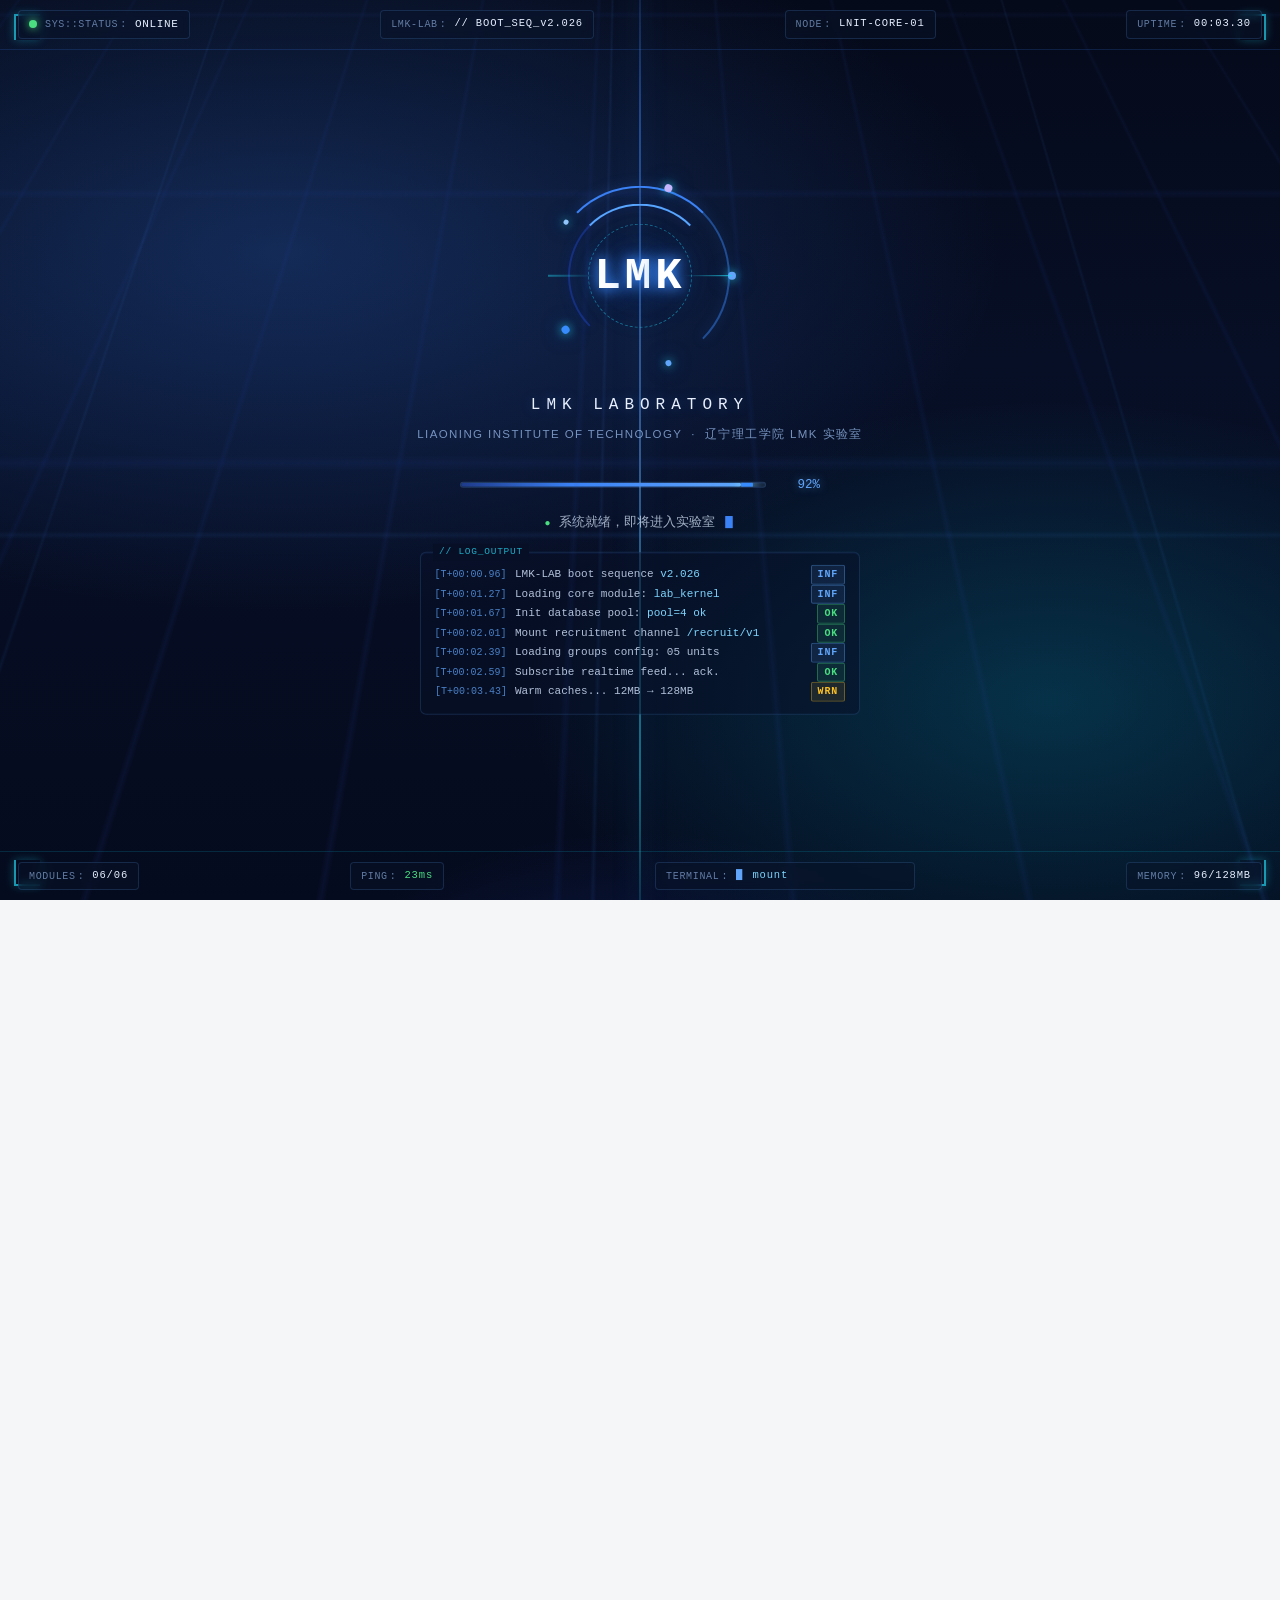
==== index.html @ eb37dc9f "Add files via upload" ====
<!DOCTYPE html>
<html lang="zh-CN">
<head>
    <meta charset="UTF-8">
    <meta name="viewport" content="width=device-width, initial-scale=1.0">
    <title>LMK实验室 | 辽宁理工学院信息工程学院</title>
    <meta name="description" content="辽宁理工学院信息工程学院LMK实验室官方网站">
    <link rel="preconnect" href="https://fonts.googleapis.com">
    <link rel="preconnect" href="https://idkfeltsswxdlbkduhcs.supabase.co" crossorigin>


    <link rel="dns-prefetch" href="https://idkfeltsswxdlbkduhcs.supabase.co">
    <link rel="stylesheet" href="css/style.css?v=homeMobileFix20260818">
    <link rel="stylesheet" href="css/admin.css?v=adminLayoutFix">
    <link rel="stylesheet" href="css/detail-panel-override.css?v=adminProtectV2">
</head>
<body>

    <!-- ===== 立即启动加载动画（内联脚本，确保第一时间显示）===== -->
    <script>
    (function() {
        // 后台管理员页面跳过加载动画，保持原布局
        if (window.location.hash === '#admin') {
            window.__skipLoader = true;
            window.__loaderProgress = 100;
            window.__loaderDone = true;
            return;
        }

        // 预定义进度变量，main.js 会接管
        window.__loaderProgress = 0;
        window.__loaderDone = false;

        // 立即给 body 加深色背景（防白屏闪烁）
        document.body.style.background = '#0a1428';

        // 启动进度模拟
        var progress = 0;
        var tick = setInterval(function() {
            progress += (progress < 80 ? 4 + Math.random() * 6 : 2 + Math.random() * 3);
            progress = Math.min(100, progress);
            window.__loaderProgress = progress;

            // 尝试更新 DOM（如果元素存在）
            var fill = document.querySelector('.loader-progress-fill');
            var pct = document.querySelector('.loader-percent');
            if (fill) fill.style.right = (100 - progress) + '%';
            if (pct) pct.textContent = Math.floor(progress) + '%';

            if (progress >= 100) {
                clearInterval(tick);
                window.__loaderDone = true;
            }
        }, 180);
    })();
    </script>

    <!-- ===== 加载动画（后台访问时隐藏）===== -->
    <div id="loader" class="loader">
        <!-- 背景层 -->
        <div class="loader-bg"></div>
        <div class="loader-grid"></div>
        <div class="loader-grid loader-grid-2"></div>
        <div class="loader-beam"></div>
        <div class="loader-particles" aria-hidden="true">
            <span style="--x:10%;--d:0s"></span><span style="--x:22%;--d:0.3s"></span><span style="--x:35%;--d:0.7s"></span>
            <span style="--x:48%;--d:0.1s"></span><span style="--x:60%;--d:0.9s"></span><span style="--x:72%;--d:0.5s"></span>
            <span style="--x:85%;--d:0.2s"></span><span style="--x:92%;--d:1.1s"></span><span style="--x:5%;--d:1.4s"></span>
            <span style="--x:55%;--d:1.6s"></span>
        </div>
        <!-- 顶部 HUD -->
        <div class="loader-hud loader-hud-top">
            <span class="hud-cell hud-cell-blk">
                <span class="hud-dot hud-dot-ok"></span>
                <span class="hud-label">SYS::STATUS</span>
                <span class="hud-value">ONLINE</span>
            </span>
            <span class="hud-cell hud-cell-blk">
                <span class="hud-label">LMK-LAB</span>
                <span class="hud-value hud-val-mono">// BOOT_SEQ_v2.026</span>
            </span>
            <span class="hud-cell hud-cell-blk">
                <span class="hud-label">NODE</span>
                <span class="hud-value hud-val-mono">LNIT-CORE-01</span>
            </span>
            <span class="hud-cell hud-cell-blk hud-time">
                <span class="hud-label">UPTIME</span>
                <span class="hud-value hud-val-mono" id="loaderUptime">00:00.00</span>
            </span>
        </div>
        <!-- 底部 HUD -->
        <div class="loader-hud loader-hud-bot">
            <span class="hud-cell hud-cell-blk">
                <span class="hud-label">MODULES</span>
                <span class="hud-value hud-val-mono"><span id="loaderModCount">00</span>/06</span>
            </span>
            <span class="hud-cell hud-cell-blk">
                <span class="hud-label">PING</span>
                <span class="hud-value hud-val-mono hud-val-ok">23ms</span>
            </span>
            <span class="hud-cell hud-cell-blk hud-term">
                <span class="hud-label">TERMINAL</span>
                <span class="hud-value hud-val-mono">
                    <span class="hud-cursor">█</span>
                    <span class="hud-typing" id="loaderTyping">./lmk_boot.sh --init</span>
                </span>
            </span>
            <span class="hud-cell hud-cell-blk">
                <span class="hud-label">MEMORY</span>
                <span class="hud-value hud-val-mono"><span id="loaderMem">12</span>/128MB</span>
            </span>
        </div>
        <!-- 四角装饰 -->
        <div class="loader-hud-corners" aria-hidden="true">
            <span class="lhc lhc-tl"></span>
            <span class="lhc lhc-tr"></span>
            <span class="lhc lhc-bl"></span>
            <span class="lhc lhc-br"></span>
        </div>
        <!-- 主内容 -->
        <div class="loader-inner">
            <div class="loader-logo-wrap">
                <div class="loader-ring"></div>
                <div class="loader-ring loader-ring-2"></div>
                <div class="loader-ring loader-ring-3"></div>
                <div class="loader-ring-dots">
                    <span style="--a:0deg"></span><span style="--a:72deg"></span><span style="--a:144deg"></span>
                    <span style="--a:216deg"></span><span style="--a:288deg"></span>
                </div>
                <div class="loader-radar-pulse"></div>
                <div class="loader-logo">
                    <span style="--i:0">L</span><span style="--i:1">M</span><span style="--i:2">K</span>
                </div>
            </div>
            <div class="loader-name">LMK&nbsp;LABORATORY</div>
            <div class="loader-sub">LIAONING INSTITUTE OF TECHNOLOGY &nbsp;·&nbsp; 辽宁理工学院 LMK 实验室</div>
            <div class="loader-progress">
                <div class="loader-progress-bar">
                    <div class="loader-progress-fill"></div>
                    <div class="loader-progress-glow"></div>
                </div>
                <div class="loader-percent" id="loaderPercent">0%</div>
            </div>
            <div class="loader-status">
                <span class="loader-status-ok">●</span>
                <span class="loader-status-text" id="loaderStatusText">初始化内核模块...</span>
                <span class="loader-cursor">▋</span>
            </div>
            <div class="loader-log" id="loaderLog"></div>
        </div>
    </div>

    <!-- ===== 前台应用 ===== -->
    <div id="frontApp">

    <!-- 顶部公告条（横向铺满）-->
    <div class="top-bar">
        <div class="top-bar-inner">
            <span class="top-bar-text">LMK实验室 2026年秋季招新进行中</span>
            <a href="?page=join" class="top-bar-link">立即申请 →</a>
        </div>
    </div>

    <!-- 移动端菜单按钮 -->
    <button class="nav-toggle" id="navToggle" aria-label="菜单">
        <span></span><span></span><span></span>
    </button>

    <!-- 移动端侧边栏遮罩 -->
    <div class="snb-overlay" id="snbOverlay"></div>

    <!-- Hero（全宽横向铺满） -->
    <section id="home" class="hero">
        <div class="container hero-grid">
            <div class="hero-text">
                <div class="hero-eyebrow">
                    <span class="eyebrow-line"></span>
                    <span>信息工程学院 · 学生科研创新平台</span>
                </div>
                <h1 class="hero-title">
                    <span class="typewriter-loop-text">在项目中成长，于竞赛中蜕变</span><span class="typewriter-cursor">|</span>
                </h1>
                <p class="hero-desc">
                    LMK实验室依托辽宁理工学院信息工程学院，面向全院学生开放，
                    聚焦软件开发、人工智能与嵌入式系统方向，以项目实战与学科竞赛为载体，
                    培养具备工程能力与创新思维的复合型人才。
                </p>
                <div class="hero-actions">
                    <a href="?page=about" class="btn btn-primary">了解实验室</a>
                    <a href="?page=join" class="btn btn-outline">申请加入</a>
                </div>
            </div>
            <div class="hero-visual">
                <div class="hero-card">
                    <div class="hero-card-head">
                        <span class="dot dot-red"></span>
                        <span class="dot dot-yellow"></span>
                        <span class="dot dot-green"></span>
                        <span class="hero-card-title">lab_info.txt</span>
                    </div>
                    <pre class="hero-card-body"><span class="c-key">laboratory</span>: <span class="c-str">"LMK Lab"</span>
<span class="c-key">institute</span>: <span class="c-str">"信息工程学院"</span>
<span class="c-key">founded</span>: <span class="c-num">2013</span>
<span class="c-key">members</span>: <span class="c-num">100</span>+
<span class="c-key">fields</span>:
  - <span class="c-str"> Web与软件系统开发</span>
  - <span class="c-str">新媒体与数字媒体设计</span>
  - <span class="c-str">电子商务与创新创业项目</span>
  - <span class="c-str">计算机应用与竞赛实践</span>
<span class="c-key">status</span>: <span class="c-com">// 招新中</span></pre>
                </div>
                <div class="hero-deco"></div>
            </div>
        </div>
        <div class="hero-stats container">
            <div class="hero-stat">
                <div class="hero-stat-num">2013</div>
                <div class="hero-stat-label">实验室成立</div>
            </div>
            <div class="hero-stat">
                <div class="hero-stat-num">100<span>+</span></div>
                <div class="hero-stat-label">在册成员</div>
            </div>
            <div class="hero-stat">
                <div class="hero-stat-num">100<span>+</span></div>
                <div class="hero-stat-label">竞赛获奖</div>
            </div>
            <div class="hero-stat">
                <div class="hero-stat-num">120<span>+</span></div>
                <div class="hero-stat-label">实战项目</div>
            </div>
        </div>
    </section>

    <!-- 页面布局：导航栏 + 内容区 -->
    <div class="page-layout">
        <div class="page-row">

    <!-- ===== 左侧垂直导航栏 ===== -->
    <aside class="side-nav-bar" id="sideNavBar">
        <!-- 左侧品牌区 -->
        <div class="snb-brand">
            <a href="?page=index" class="snb-brand-link">
                <div class="snb-brand-mark">LMK</div>
                <div class="snb-brand-text">
                    <span class="snb-brand-name">LMK 实验室</span>
                    <span class="snb-brand-sub">Liaoning Institute of Technology</span>
                </div>
            </a>
        </div>

        <!-- 导航菜单（水平排列） -->
        <nav class="snb-menu top-nav-menu" id="navMenu">
            <a href="?page=index" class="nav-link active" data-page="index">
                <span class="nav-ico nav-ico-home">
                    <svg viewBox="0 0 24 24" fill="none" stroke="currentColor" stroke-width="1.6"><path d="M3 11 12 3l9 8"/><path d="M5 10v10h14V10"/></svg>
                </span>
                <span class="nav-label">首页</span>
                <span class="nav-indicator"></span>
            </a>
            <a href="?page=about" class="nav-link" data-page="about">
                <span class="nav-ico nav-ico-about">
                    <svg viewBox="0 0 24 24" fill="none" stroke="currentColor" stroke-width="1.6"><circle cx="12" cy="12" r="9"/><path d="M12 8v4l3 2"/></svg>
                </span>
                <span class="nav-label">实验室简介</span>
                <span class="nav-indicator"></span>
            </a>
            <a href="?page=research" class="nav-link" data-page="research">
                <span class="nav-ico nav-ico-research">
                    <svg viewBox="0 0 24 24" fill="none" stroke="currentColor" stroke-width="1.6"><path d="M9 3L5 7l4 4M15 3l4 4-4 4M14 4l-4 16"/></svg>
                </span>
                <span class="nav-label">研究方向</span>
                <span class="nav-indicator"></span>
            </a>
            <a href="?page=awards" class="nav-link" data-page="awards">
                <span class="nav-ico nav-ico-awards">
                    <svg viewBox="0 0 24 24" fill="none" stroke="currentColor" stroke-width="1.6"><path d="M8 21h8"/><path d="M12 17v4"/><circle cx="12" cy="9" r="5"/><path d="M16 4h3v3M8 4H5v3"/></svg>
                </span>
                <span class="nav-label">奖项成就</span>
                <span class="nav-indicator"></span>
            </a>
            <a href="?page=groups" class="nav-link" data-page="groups">
                <span class="nav-ico nav-ico-groups">
                    <svg viewBox="0 0 24 24" fill="none" stroke="currentColor" stroke-width="1.6"><rect x="3" y="3" width="7" height="7" rx="1"/><rect x="14" y="3" width="7" height="7" rx="1"/><rect x="3" y="14" width="7" height="7" rx="1"/><rect x="14" y="14" width="7" height="7" rx="1"/></svg>
                </span>
                <span class="nav-label">实验室组别</span>
                <span class="nav-indicator"></span>
            </a>
            <a href="?page=teachers" class="nav-link" data-page="teachers">
                <span class="nav-ico nav-ico-teachers">
                    <svg viewBox="0 0 24 24" fill="none" stroke="currentColor" stroke-width="1.6"><path d="M22 10v6M2 10l10-5 10 5-10 5z"/><path d="M6 12v5c3 3 9 3 12 0v-5"/></svg>
                </span>
                <span class="nav-label">指导老师</span>
                <span class="nav-indicator"></span>
            </a>
            <a href="?page=join" class="nav-link" data-page="join">
                <span class="nav-ico nav-ico-join">
                    <svg viewBox="0 0 24 24" fill="none" stroke="currentColor" stroke-width="1.6"><path d="M16 21v-2a4 4 0 0 0-4-4H6a4 4 0 0 0-4 4v2"/><circle cx="9" cy="7" r="4"/><path d="M19 8v6M22 11h-6"/></svg>
                </span>
                <span class="nav-label">加入我们</span>
                <span class="nav-indicator"></span>
            </a>
        </nav>

        <!-- 底部状态区 -->
        <div class="snb-footer">
            <div class="snb-status">
                <span class="snb-status-dot"></span>
                <span class="snb-status-text">SYSTEM ONLINE</span>
            </div>
            <div class="snb-version">v2026</div>
        </div>
    </aside>

            <!-- 页面主内容区（导航栏右侧） -->
            <main class="page-main">

        <!-- ===== 多页路由容器 ===== -->

    <!-- 首页：快速入口 -->
    <section id="page-index" class="page-section section section-dark page-index-tech" data-page="index">
        <div class="page-index-grid-bg"></div>
        <div class="container">
            <!-- HUD 状态栏 -->
            <div class="hud-bar">
                <span class="hud-item"><span class="hud-led hud-led-on"></span> SYSTEM://LMK-LAB/v2026</span>
                <span class="hud-item">STATUS: <span class="hud-ok">ONLINE</span></span>
                <span class="hud-item">MODULES: 06</span>
                <span class="hud-item hud-blink">// READY</span>
            </div>

            <div class="section-head section-head-tech">
                <span class="section-num">NAV<span class="sn-dot"></span></span>
                <h2 class="section-title">探索 LMK 实验室</h2>
                <p class="section-desc">Choose a Module to Explore</p>
                <span class="section-scanline"></span>
            </div>

            <div class="quick-entry-grid">
                <a href="?page=about" class="gallery-item spotlight-card quick-entry qe-about" data-goto="about">
                    <span class="qe-tag">MODULE_01</span>
                    <span class="qe-corner tl"></span><span class="qe-corner tr"></span>
                    <span class="qe-corner bl"></span><span class="qe-corner br"></span>
                    <div class="qe-icon"><svg viewBox="0 0 24 24" fill="none" stroke="currentColor" stroke-width="1.6"><path d="M3 21h18M4 21V10l8-6 8 6v11M9 21v-6h6v6"/></svg></div>
                    <div class="qe-body"><h3>实验室简介</h3><p>了解LMK实验室的历史、宗旨、文化与基本信息</p></div>
                    <div class="qe-arrow">→</div>
                    <div class="gallery-image-overlay"></div>
                </a>
                <a href="?page=research" class="gallery-item spotlight-card quick-entry qe-research" data-goto="research">
                    <span class="qe-tag">MODULE_02</span>
                    <span class="qe-corner tl"></span><span class="qe-corner tr"></span>
                    <span class="qe-corner bl"></span><span class="qe-corner br"></span>
                    <div class="qe-icon"><svg viewBox="0 0 24 24" fill="none" stroke="currentColor" stroke-width="1.6"><path d="M9 3L5 7l4 4M15 3l4 4-4 4M14 4l-4 16"/></svg></div>
                    <div class="qe-body"><h3>研究方向</h3><p>四大研究领域：软件开发、数字媒体、三创与AI竞赛实践</p></div>
                    <div class="qe-arrow">→</div>
                    <div class="gallery-image-overlay"></div>
                </a>
                <a href="?page=awards" class="gallery-item spotlight-card quick-entry qe-awards" data-goto="awards">
                    <span class="qe-tag">MODULE_03</span>
                    <span class="qe-corner tl"></span><span class="qe-corner tr"></span>
                    <span class="qe-corner bl"></span><span class="qe-corner br"></span>
                    <div class="qe-icon"><svg viewBox="0 0 24 24" fill="none" stroke="currentColor" stroke-width="1.6"><circle cx="12" cy="9" r="5"/><path d="M8.5 13.5L7 21l5-3 5 3-1.5-7.5M12 4V2M16 5l1.5-2M20 9l2-1M20 13l2 1M16 13l1.5 2M8 5L6.5 3M4 9l-2-1M4 13l-2 1M8 13L6.5 15"/></svg></div>
                    <div class="qe-body"><h3>奖项成就</h3><p>国家级/省级/校级获奖成果一览</p></div>
                    <div class="qe-arrow">→</div>
                    <div class="gallery-image-overlay"></div>
                </a>
                <a href="?page=groups" class="gallery-item spotlight-card quick-entry qe-groups" data-goto="groups">
                    <span class="qe-tag">MODULE_04</span>
                    <span class="qe-corner tl"></span><span class="qe-corner tr"></span>
                    <span class="qe-corner bl"></span><span class="qe-corner br"></span>
                    <div class="qe-icon"><svg viewBox="0 0 24 24" fill="none" stroke="currentColor" stroke-width="1.6"><rect x="3" y="3" width="7" height="7" rx="1"/><rect x="14" y="3" width="7" height="7" rx="1"/><rect x="3" y="14" width="7" height="7" rx="1"/><rect x="14" y="14" width="7" height="7" rx="1"/></svg></div>
                    <div class="qe-body"><h3>实验室组别</h3><p>前端/后台/多媒体/平面设计/3D建模 五大专精小组</p></div>
                    <div class="qe-arrow">→</div>
                    <div class="gallery-image-overlay"></div>
                </a>
                <a href="?page=teachers" class="gallery-item spotlight-card quick-entry qe-teachers" data-goto="teachers">
                    <span class="qe-tag">MODULE_05</span>
                    <span class="qe-corner tl"></span><span class="qe-corner tr"></span>
                    <span class="qe-corner bl"></span><span class="qe-corner br"></span>
                    <div class="qe-icon"><svg viewBox="0 0 24 24" fill="none" stroke="currentColor" stroke-width="1.6"><path d="M22 10v6M2 10l10-5 10 5-10 5z"/><path d="M6 12v5c3 3 9 3 12 0v-5"/></svg></div>
                    <div class="qe-body"><h3>指导老师</h3><p>赵丽霞老师 · LMK 实验室负责人 · 信息工程学院院长</p></div>
                    <div class="qe-arrow">→</div>
                    <div class="gallery-image-overlay"></div>
                </a>
                <a href="?page=join" class="gallery-item spotlight-card quick-entry qe-join" data-goto="join">
                    <span class="qe-tag">MODULE_06</span>
                    <span class="qe-corner tl"></span><span class="qe-corner tr"></span>
                    <span class="qe-corner bl"></span><span class="qe-corner br"></span>
                    <div class="qe-icon"><svg viewBox="0 0 24 24" fill="none" stroke="currentColor" stroke-width="1.6"><path d="M16 21v-2a4 4 0 0 0-4-4H6a4 4 0 0 0-4 4v2"/><circle cx="9" cy="7" r="4"/><path d="M19 8v6M22 11h-6"/></svg></div>
                    <div class="qe-body"><h3>加入我们</h3><p>在线申请 · 五步入组流程 · 期待你的加入</p></div>
                    <div class="qe-arrow">→</div>
                    <div class="gallery-image-overlay"></div>
                </a>
            </div>

            <!-- 终端式信息条 -->
            <div class="qe-term-line">
                <span class="qe-prompt">➜</span>
                <span class="qe-cmd">./lmk --enter</span>
                <span class="qe-ok">[OK]</span>
                <span class="qe-comment">// INDEX_LOAD_COMPLETE · 选择上方模块继续</span>
                <span class="qe-caret"></span>
            </div>

            <!-- 实验室速览数据 -->
            <div class="home-stats">
                <div class="home-stats-head">
                    <span class="about-block-num">// 01</span>
                    <h3>实验室速览</h3>
                    <span class="home-stats-tag">REAL-TIME</span>
                </div>
                <div class="home-stats-grid">
                    <div class="home-stat">
                        <div class="home-stat-num">2013</div>
                        <div class="home-stat-label">成立年份</div>
                        <p>十余年学生科创平台沉淀</p>
                    </div>
                    <div class="home-stat">
                        <div class="home-stat-num">5</div>
                        <div class="home-stat-label">研究方向</div>
                        <p>前端 · 后台 · 多媒体 · 设计 · 3D</p>
                    </div>
                    <div class="home-stat">
                        <div class="home-stat-num">200<span>+</span></div>
                        <div class="home-stat-label">累计奖项</div>
                        <p>覆盖国家级、省级、校级赛事</p>
                    </div>
                    <div class="home-stat">
                        <div class="home-stat-num">100<span>+</span></div>
                        <div class="home-stat-label">培养学员</div>
                        <p>毕业去往互联网与科研院所</p>
                    </div>
                </div>
            </div>

            <!-- 核心亮点 -->
            <div class="home-highlights">
                <div class="home-highlights-head">
                    <span class="about-block-num">// 02</span>
                    <h3>为什么选择 LMK</h3>
                </div>
                <p class="home-highlights-desc">不只是一个社团，而是一条从课堂走向真实项目的成长路径。</p>
                <div class="highlights-grid">
                    <div class="highlight-card">
                        <div class="highlight-icon">
                            <svg viewBox="0 0 24 24" fill="none" stroke="currentColor" stroke-width="1.6"><path d="M8 3L4 7l4 4M16 3l4 4-4 4M14 4l-4 16"/></svg>
                        </div>
                        <h4>真实项目驱动</h4>
                        <p>以竞赛作品与实际需求为载体，从需求拆解到上线交付全流程参与，告别纸上谈兵。</p>
                        <ul class="highlight-points">
                            <li>Web 系统 / 小程序 / 数字媒体</li>
                            <li>面向真实用户与评审场景</li>
                        </ul>
                    </div>
                    <div class="highlight-card">
                        <div class="highlight-icon">
                            <svg viewBox="0 0 24 24" fill="none" stroke="currentColor" stroke-width="1.6"><path d="M12 2L4 5v6c0 5 3.5 9 8 11 4.5-2 8-6 8-11V5l-8-3z"/><path d="M9 12l2 2 4-4"/></svg>
                        </div>
                        <h4>学科竞赛全覆盖</h4>
                        <p>三创赛、计算机设计大赛、AI 挑战赛、蓝桥杯，多赛道持续投入，奖项稳定输出。</p>
                        <ul class="highlight-points">
                            <li>校赛 → 省赛 → 国赛完整路径</li>
                            <li>历届获奖项目可复用沉淀</li>
                        </ul>
                    </div>
                    <div class="highlight-card">
                        <div class="highlight-icon">
                            <svg viewBox="0 0 24 24" fill="none" stroke="currentColor" stroke-width="1.6"><circle cx="9" cy="7" r="4"/><path d="M3 21v-2a4 4 0 0 1 4-4h4a4 4 0 0 1 4 4v2"/><path d="M16 3.13a4 4 0 0 1 0 7.75M21 21v-2a4 4 0 0 0-3-3.87"/></svg>
                        </div>
                        <h4>传帮带机制</h4>
                        <p>高年级带低年级，新老 1:1 配比，知识在项目交接中沉淀，避免每次从零开始。</p>
                        <ul class="highlight-points">
                            <li>导师 + 学长学姐双重带教</li>
                            <li>项目文档与复盘持续积累</li>
                        </ul>
                    </div>
                    <div class="highlight-card">
                        <div class="highlight-icon">
                            <svg viewBox="0 0 24 24" fill="none" stroke="currentColor" stroke-width="1.6"><path d="M22 10v6M2 10l10-5 10 5-10 5z"/><path d="M6 12v5c3 3 9 3 12 0v-5"/></svg>
                        </div>
                        <h4>课程深度联动</h4>
                        <p>与国家级一流本科课程《网页设计基础》打通，课程作业可延伸为实验室实战作品。</p>
                        <ul class="highlight-points">
                            <li>课程项目 → 竞赛作品转化</li>
                            <li>教学与实战双向反哺</li>
                        </ul>
                    </div>
                </div>
            </div>

            <!-- 近期动态 -->
            <div class="home-news">
                <div class="home-news-head">
                    <span class="about-block-num">// 03</span>
                    <h3>近期动态</h3>
                    <span class="home-news-tag">LATEST</span>
                </div>
                <div class="news-track">
                    <div class="news-item">
                        <div class="news-date">
                            <span class="news-month">08</span>
                            <span class="news-year">2026</span>
                        </div>
                        <div class="news-content">
                            <span class="news-badge news-badge-hot">招新</span>
                            <h4>2026 年度秋季招新启动</h4>
                            <p>面向信息工程学院全体在校本科生开放申请，五步入组流程，线上提交即日开启。</p>
                        </div>
                    </div>
                    <div class="news-item">
                        <div class="news-date">
                            <span class="news-month">07</span>
                            <span class="news-year">2026</span>
                        </div>
                        <div class="news-content">
                            <span class="news-badge news-badge-award">奖项</span>
                            <h4>三创赛省级二等奖</h4>
                            <p>第十六届全国大学生电子商务"创新、创意及创业"挑战赛斩获省级二等奖。</p>
                        </div>
                    </div>
                    <div class="news-item">
                        <div class="news-date">
                            <span class="news-month">05</span>
                            <span class="news-year">2026</span>
                        </div>
                        <div class="news-content">
                            <span class="news-badge news-badge-tech">技术</span>
                            <h4>AI 方向项目复盘会</h4>
                            <p>基于手写文字去除系统的 AI 挑战赛项目完成阶段性复盘，沉淀训练流程与模型选型经验。</p>
                        </div>
                    </div>
                </div>
            </div>

            <!-- 招新入口 -->
            <div class="home-cta">
                <div class="home-cta-inner">
                    <div class="home-cta-text">
                        <span class="home-cta-tag">JOIN US · 2026 秋季招新</span>
                        <h3>准备好加入 LMK 实验室了吗？</h3>
                        <p>无论你是大一新生还是希望转型的学长学姐，只要有兴趣、有坚持，这里都为你留着一席位置。</p>
                    </div>
                    <div class="home-cta-actions">
                        <a href="?page=join" class="home-cta-btn home-cta-primary" data-goto="join">
                            <span>立即申请</span>
                            <svg viewBox="0 0 24 24" fill="none" stroke="currentColor" stroke-width="2"><path d="M5 12h14M12 5l7 7-7 7"/></svg>
                        </a>
                        <a href="?page=about" class="home-cta-btn home-cta-ghost" data-goto="about">
                            <span>先了解实验室</span>
                        </a>
                    </div>
                </div>
            </div>
        </div>
    </section>

<!-- 实验室简介 -->
    <section id="page-about" class="page-section section" data-page="about">
        <div class="container">
            <div class="section-head">
                <span class="section-num">01</span>
                <h2 class="section-title">实验室简介</h2>
                <p class="section-desc">About LMK Laboratory</p>
            </div>

            <div class="about-grid">
                <div class="about-main">
                    <p class="about-lead">
                        LMK实验室成立于2013年，是辽宁理工学院信息工程学院下属的学生科技创新实践平台。
                    </p>
                    <p>
                        实验室以"理论与实践并重，创新与应用同行"为宗旨，
                        为学生提供超出课堂教学的科研实践机会。在这里，
                        成员可以参与真实项目开发、备战学科竞赛、开展技术分享，
                        在协作中提升工程能力与综合素养。
                    </p>
                    <p>
                        经过多年发展，实验室已形成完整的传帮带培养体系，
                        累计培养百余名优秀学生，多名成员毕业后进入国内知名互联网企业或继续深造。
                    </p>

                    <div class="about-list">
                        <div class="about-list-item">
                            <span class="about-list-num">01</span>
                            <div>
                                <h4>开放包容</h4>
                                <p>面向全院学生开放，鼓励跨专业、跨方向协作</p>
                            </div>
                        </div>
                        <div class="about-list-item">
                            <span class="about-list-num">02</span>
                            <div>
                                <h4>项目驱动</h4>
                                <p>以真实项目为载体，在实践中积累工程经验</p>
                            </div>
                        </div>
                        <div class="about-list-item">
                            <span class="about-list-num">03</span>
                            <div>
                                <h4>以赛促学</h4>
                                <p>组织参与各级学科竞赛，检验学习成果</p>
                            </div>
                        </div>
                        <div class="about-list-item">
                            <span class="about-list-num">04</span>
                            <div>
                                <h4>传帮带机制</h4>
                                <p>高年级带低年级，形成稳定的知识传承</p>
                            </div>
                        </div>
                    </div>
                </div>

                <aside class="about-aside">
                    <div class="info-card">
                        <h3 class="info-card-title">基本信息</h3>
                        <dl class="info-list">
                            <div class="info-item">
                                <dt>成立时间</dt>
                                <dd>2013年</dd>
                            </div>
                            <div class="info-item">
                                <dt>所属单位</dt>
                                <dd>信息工程学院</dd>
                            </div>
                            <div class="info-item">
                                <dt>指导教师</dt>
                                <dd>赵丽霞</dd>
                            </div>
                            <div class="info-item">
                                <dt>实验室位置</dt>
                                <dd>知新楼407，415</dd>
                            </div>
                            <div class="info-item">
                                <dt>教学时间</dt>
                                <dd>每日18:50 - 20:50</dd>
                            </div>
                            <div class="info-item">
                                <dt>招新时间</dt>
                                <dd>每年8月</dd>
                            </div>
                        </dl>
                    </div>
                </aside>
            </div>

            <!-- 发展历程时间轴 -->
            <div class="about-timeline">
                <h3 class="about-block-title"><span class="about-block-num">// 02</span> 发展历程</h3>
                <p class="about-block-desc">从一间教室到多方向协同的学生科创平台，LMK 实验室用十余年时间走出了自己的路。</p>
                <div class="timeline">
                    <div class="timeline-item">
                        <div class="timeline-dot"></div>
                        <div class="timeline-content">
                            <span class="timeline-year">2013</span>
                            <h4>实验室成立</h4>
                            <p>以兴趣小组形式起步，最初仅由几名热爱编程的同学组成，开展基础学习与小项目实践。</p>
                        </div>
                    </div>
                    <div class="timeline-item">
                        <div class="timeline-dot"></div>
                        <div class="timeline-content">
                            <span class="timeline-year">2016</span>
                            <h4>组别体系建立</h4>
                            <p>逐步形成前端、后台、多媒体、平面设计、3D 建模五大方向，建立传帮带培养机制。</p>
                        </div>
                    </div>
                    <div class="timeline-item">
                        <div class="timeline-dot"></div>
                        <div class="timeline-content">
                            <span class="timeline-year">2019</span>
                            <h4>竞赛成绩突破</h4>
                            <p>首次在全国大学生计算机设计大赛、电子商务三创赛中获得省级与国家级奖项。</p>
                        </div>
                    </div>
                    <div class="timeline-item">
                        <div class="timeline-dot"></div>
                        <div class="timeline-content">
                            <span class="timeline-year">2022</span>
                            <h4>课程联动深化</h4>
                            <p>与国家级一流本科课程《网页设计基础》深度联动，课程项目与实验室实战打通。</p>
                        </div>
                    </div>
                    <div class="timeline-item">
                        <div class="timeline-dot"></div>
                        <div class="timeline-content">
                            <span class="timeline-year">2024</span>
                            <h4>AI 方向拓展</h4>
                            <p>引入 AI 挑战赛与算法竞赛，将人工智能实践纳入实验室研究方向体系。</p>
                        </div>
                    </div>
                    <div class="timeline-item">
                        <div class="timeline-dot"></div>
                        <div class="timeline-content">
                            <span class="timeline-year">2026</span>
                            <h4>持续迭代</h4>
                            <p>累计培养百余名学生，覆盖国家级、省级、校级奖项 200 余项，毕业生遍布互联网与科研院所。</p>
                        </div>
                    </div>
                </div>
            </div>

            <!-- 实验室愿景 -->
            <div class="about-vision">
                <div class="vision-card">
                    <div class="vision-icon">
                        <svg viewBox="0 0 24 24" fill="none" stroke="currentColor" stroke-width="1.6"><circle cx="12" cy="12" r="9"/><path d="M3 12h18M12 3a14 14 0 0 1 0 18M12 3a14 14 0 0 0 0 18"/></svg>
                    </div>
                    <h4>愿景</h4>
                    <p>成为信息工程学院学生工程能力与创新意识孵化的核心平台，让每一位成员都能在这里找到自己的成长路径。</p>
                </div>
                <div class="vision-card">
                    <div class="vision-icon">
                        <svg viewBox="0 0 24 24" fill="none" stroke="currentColor" stroke-width="1.6"><path d="M12 2L4 5v6c0 5 3.5 9 8 11 4.5-2 8-6 8-11V5l-8-3z"/><path d="M9 12l2 2 4-4"/></svg>
                    </div>
                    <h4>使命</h4>
                    <p>以真实项目与学科竞赛为载体，培养具备工程素养、协作能力与创新精神的复合型应用人才。</p>
                </div>
                <div class="vision-card">
                    <div class="vision-icon">
                        <svg viewBox="0 0 24 24" fill="none" stroke="currentColor" stroke-width="1.6"><path d="M12 2L4 6v6c0 5 3.5 9 8 11 4.5-2 8-6 8-11V6l-8-4z"/><path d="M12 8v4M12 14v.5"/></svg>
                    </div>
                    <h4>价值观</h4>
                    <p>开放、协作、坚持、复盘；相信过程，也相信每一次动手之后的微小进步。</p>
                </div>
            </div>
        </div>
    </section>

    <!-- 研究方向 -->
    <section id="page-research" class="page-section section section-dark" data-page="research">
        <div class="container">
            <div class="section-head">
                <span class="section-num">02</span>
                <h2 class="section-title">研究方向</h2>
                <p class="section-desc">Research Directions</p>
            </div>

            <div class="research-grid">
                <article class="research-card">
                    <div class="research-icon">
                        <svg viewBox="0 0 24 24" fill="none" stroke="currentColor" stroke-width="1.5">
                            <path d="M8 3L4 7l4 4M16 3l4 4-4 4M14 4l-4 16"/>
                        </svg>
                    </div>
                    <h3> Web与软件系统开发</h3>
                    <p class="research-tag">Web · 移动 · 桌面</p>
                    <p>面向Web应用、后台程序、管理系统开发，开展软件项目设计、系统架构搭建，参与各类软件开发类竞赛。</p>
                    <div class="research-stack">
                        <span>HTML5</span><span>CSS3</span><span>JavaScript</span><span>React</span><span>Vue</span><span>Node.js</span>
                    </div>
                    <ul class="research-points">
                        <li>响应式网站与企业管理系统</li>
                        <li>前后端分离架构与 API 设计</li>
                        <li>计算机设计大赛参赛作品</li>
                    </ul>
                </article>
                <article class="research-card">
                    <div class="research-icon">
                        <svg viewBox="0 0 24 24" fill="none" stroke="currentColor" stroke-width="1.5">
                            <circle cx="12" cy="12" r="3"/>
                            <path d="M12 2v3M12 19v3M2 12h3M19 12h3M5 5l2 2M17 17l2 2M5 19l2-2M17 7l2-2"/>
                        </svg>
                    </div>
                    <h3>新媒体与数字媒体设计</h3>
                    <p class="research-tag">特效创作 · 平面视觉设计</p>
                    <p>平面设计、短视频剪辑、三维建模、新媒体产品创作，开展文创、宣传类数字作品研发。</p>
                    <div class="research-stack">
                        <span>Photoshop</span><span>Illustrator</span><span>Premiere</span><span>After Effects</span><span>Cinema 4D</span>
                    </div>
                    <ul class="research-points">
                        <li>实验室宣传视频与文创设计</li>
                        <li>数字媒体类参赛作品创作</li>
                        <li>UI/UX 与品牌物料设计</li>
                    </ul>
                </article>
                <article class="research-card">
                    <div class="research-icon">
                        <svg viewBox="0 0 24 24" fill="none" stroke="currentColor" stroke-width="1.5">
                            <rect x="6" y="6" width="12" height="12" rx="1"/>
                            <path d="M9 9h6v6H9z M3 9h3M3 12h3M3 15h3M18 9h3M18 12h3M18 15h3M9 3v3M12 3v3M15 3v3M9 18v3M12 18v3M15 18v3"/>
                        </svg>
                    </div>
                    <h3>电子商务与创新创业项目</h3>
                    <p class="research-tag">以赛促学</p>
                    <p>围绕电商模式设计、创业方案策划，开展三创赛等创新创业项目研发与落地实践。</p>
                    <div class="research-stack">
                        <span>商业模式</span><span>市场调研</span><span>方案策划</span><span>路演答辩</span><span>财务测算</span>
                    </div>
                    <ul class="research-points">
                        <li>三创赛省级与国家级作品</li>
                        <li>创新创业训练计划项目</li>
                        <li>创业方案落地可行性分析</li>
                    </ul>
                </article>
                <article class="research-card">
                    <div class="research-icon">
                        <svg viewBox="0 0 24 24" fill="none" stroke="currentColor" stroke-width="1.5">
                            <path d="M12 2L4 5v6c0 5 3.5 9 8 11 4.5-2 8-6 8-11V5l-8-3z"/>
                            <path d="M9 12l2 2 4-4"/>
                        </svg>
                    </div>
                    <h3>计算机应用与竞赛实践</h3>
                    <p class="research-tag">AI实践应用</p>
                    <p>结合AI、小程序、各类应用型小项目，开展学科竞赛项目研发，训练综合程序设计与项目实战能力。</p>
                    <div class="research-stack">
                        <span>Python</span><span>C/C++</span><span>AI模型</span><span>微信小程序</span><span>算法</span>
                    </div>
                    <ul class="research-points">
                        <li>AI 挑战赛与算法竞赛</li>
                        <li>蓝桥杯程序设计参赛</li>
                        <li>小程序与轻量级应用研发</li>
                    </ul>
                </article>
            </div>

            <!-- 核心能力矩阵 -->
            <div class="research-matrix">
                <h3 class="about-block-title"><span class="about-block-num">// 03</span> 核心能力矩阵</h3>
                <p class="about-block-desc">四大研究方向共同构成 LMK 实验室的能力底座，覆盖从产品构思到工程落地的完整链路。</p>
                <div class="matrix-grid">
                    <div class="matrix-cell">
                        <div class="matrix-cell-num">01</div>
                        <h4>工程实现</h4>
                        <p>从需求拆解到代码落地，强调规范化开发、版本管理与协作流程。</p>
                    </div>
                    <div class="matrix-cell">
                        <div class="matrix-cell-num">02</div>
                        <h4>视觉表达</h4>
                        <p>以视觉语言承载技术与品牌，让作品兼具功能性与审美体验。</p>
                    </div>
                    <div class="matrix-cell">
                        <div class="matrix-cell-num">03</div>
                        <h4>商业思维</h4>
                        <p>从作品走向产品，在创新项目中训练方案策划与商业判断能力。</p>
                    </div>
                    <div class="matrix-cell">
                        <div class="matrix-cell-num">04</div>
                        <h4>算法素养</h4>
                        <p>夯实程序设计与算法基础，培养解决实际问题的工程化思维。</p>
                    </div>
                </div>
            </div>
        </div>
    </section>

    <!-- 奖项成就 -->
    <section id="page-awards" class="page-section section" data-page="awards">
        <div class="container">
            <div class="section-head">
                <span class="section-num">03</span>
                <h2 class="section-title">奖项与成就</h2>
                <p class="section-desc">Awards &amp; Achievements</p>
            </div>

            <div class="awards-summary">
                <div class="award-summary-item">
                    <div class="award-summary-num">8<span>+</span></div>
                    <div class="award-summary-label">国家级奖项</div>
                </div>
                <div class="award-summary-item">
                    <div class="award-summary-num">100<span>+</span></div>
                    <div class="award-summary-label">省级奖项</div>
                </div>
                <div class="award-summary-item">
                    <div class="award-summary-num">120<span>+</span></div>
                    <div class="award-summary-label">校级奖项</div>
                </div>
            </div>

            <div class="awards-table">
                <div class="awards-row awards-row-head">
                    <div>年份</div>
                    <div>竞赛名称</div>
                    <div>获奖等级</div>
                    <div>参赛作品</div>
                    <div>级别</div>
                </div>
                <div class="awards-row">
                    <div class="awards-year">2026</div>
                    <div>第十六届全国大学生电子商务三创赛</div>
                    <div>二等奖</div>
                    <div>创新创业类作品</div>
                    <div><span class="badge badge-national">省级</span></div>
                </div>
                <div class="awards-row">
                    <div class="awards-year">2025</div>
                    <div>第十八届中国大学生计算机设计大赛</div>
                    <div>二等奖</div>
                    <div>软件应用开发类作品</div>
                    <div><span class="badge badge-province">国家级</span></div>
                </div>
                <div class="awards-row">
                    <div class="awards-year">2025</div>
                    <div>第十五届全国大学生电子商务三创赛</div>
                    <div>一等奖两项</div>
                    <div>创新创业类作品</div>
                    <div><span class="badge badge-national">省级</span></div>
                </div>
                <div class="awards-row">
                    <div class="awards-year">2024</div>
                    <div>辽宁省“中软国际-卓越杯”AI挑战赛</div>
                    <div>一等奖</div>
                    <div>基于Deeplibv3的手写文字去除系统</div>
                    <div><span class="badge badge-national">省级</span></div>
                </div>
                <div class="awards-row">
                    <div class="awards-year">2024</div>
                    <div>第十七届中国大学生计算机设计大赛</div>
                    <div>一、二等奖</div>
                    <div>web与数字媒体作品</div>
                    <div><span class="badge badge-national">省级</span></div>
                </div>
                <div class="awards-row">
                    <div class="awards-year">2024</div>
                    <div>第十五届蓝桥杯全国软件大赛</div>
                    <div>三等奖</div>
                    <div>C/C++程序设计</div>
                    <div><span class="badge badge-province">国家级</span></div>
                </div>
                <div class="awards-row">
                    <div class="awards-year">2023</div>
                    <div>"蓝桥杯"全国软件专业人才设计与创业大赛</div>
                    <div>三等奖</div>
                    <div>算法实现与优化</div>
                    <div><span class="badge badge-province">国家级</span></div>
                </div>
            </div>

            <!-- 重点赛事 -->
            <div class="awards-featured">
                <h3 class="about-block-title"><span class="about-block-num">// 04</span> 重点赛事</h3>
                <p class="about-block-desc">实验室围绕以下核心赛事持续投入，形成稳定的备赛节奏与项目沉淀。</p>
                <div class="featured-grid">
                    <div class="featured-card">
                        <div class="featured-tag">A 类</div>
                        <h4>全国大学生电子商务"创新、创意及创业"挑战赛</h4>
                        <p>教育部认可的重点学科竞赛之一，实验室连续多年参赛，曾获省级一等奖两项、二等奖多项。</p>
                    </div>
                    <div class="featured-card">
                        <div class="featured-tag">A 类</div>
                        <h4>中国大学生计算机设计大赛</h4>
                        <p>覆盖软件开发、数字媒体等多个赛道，是实验室 Web 与数字媒体方向的核心参赛方向。</p>
                    </div>
                    <div class="featured-card">
                        <div class="featured-tag">B 类</div>
                        <h4>辽宁省"中软国际-卓越杯"AI 挑战赛</h4>
                        <p>面向人工智能应用开发的省级赛事，曾凭借手写文字去除系统斩获省级一等奖。</p>
                    </div>
                    <div class="featured-card">
                        <div class="featured-tag">B 类</div>
                        <h4>蓝桥杯全国软件和信息技术专业人才大赛</h4>
                        <p>检验个人程序设计与算法能力的全国性赛事，覆盖 C/C++、Java 等多个语言组别。</p>
                    </div>
                </div>
            </div>

            <!-- 培养路径 -->
            <div class="awards-path">
                <h3 class="about-block-title"><span class="about-block-num">// 05</span> 竞赛培养路径</h3>
                <p class="about-block-desc">从校赛到国赛，实验室为每一阶段提供清晰的备赛节奏与项目支持。</p>
                <div class="path-track">
                    <div class="path-step">
                        <span class="path-num">01</span>
                        <h4>校级选拔</h4>
                        <p>校内项目立项与试讲，打磨选题与方案框架</p>
                    </div>
                    <div class="path-arrow">→</div>
                    <div class="path-step">
                        <span class="path-num">02</span>
                        <h4>省级初赛</h4>
                        <p>完善作品并提交材料，进行第一轮专家评审</p>
                    </div>
                    <div class="path-arrow">→</div>
                    <div class="path-step">
                        <span class="path-num">03</span>
                        <h4>省级决赛</h4>
                        <p>现场答辩与作品演示，冲击省级一等、二等奖</p>
                    </div>
                    <div class="path-arrow">→</div>
                    <div class="path-step">
                        <span class="path-num">04</span>
                        <h4>国赛冲刺</h4>
                        <p>代表省份进入全国决赛，与全国优秀作品同台竞技</p>
                    </div>
                </div>
            </div>
        </div>
    </section>

    <!-- 实验室组别 -->
    <section id="page-groups" class="page-section section section-tech-blue" data-page="groups">
        <div class="container">
            <div class="section-head">
                <span class="section-num">04</span>
                <h2 class="section-title">实验室组别<span class="section-hint">› 点击卡片查看详情</span></h2>
                <p class="section-desc">Laboratory Groups</p>
            </div>

            <div class="gallery">
                <figure class="gallery-item gallery-item-lg" data-group="frontend" tabindex="0" role="button" aria-label="查看前端组详情">
                    <div class="gallery-placeholder gallery-image" style="position:absolute;top:0;right:0;bottom:0;left:0;width:auto;height:auto;">
                        <!-- 前端组 - 浏览器+网页布局 -->
                        <div class="group-anim anim-frontend">
                            <div class="browser-window">
                                <div class="browser-tabs">
                                    <div class="tab tab-active"><span class="tab-dot"></span>LMK Lab</div>
                                    <div class="tab"><span class="tab-dot"></span>Docs</div>
                                    <div class="tab-plus">+</div>
                                </div>
                                <div class="browser-bar">
                                    <div class="nav-btn">◀ ▶</div>
                                    <div class="address-bar">🔒 https://lmk-lab.cn/</div>
                                    <div class="menu-btn">⋮</div>
                                </div>
                                <div class="browser-page">
                                    <div class="page-nav">
                                        <div class="logo-box">LMK</div>
                                        <div class="nav-links">
                                            <span class="nl nl-a">首页</span>
                                            <span class="nl">简介</span>
                                            <span class="nl">组别</span>
                                            <span class="nl-btn">加入</span>
                                        </div>
                                    </div>
                                    <div class="page-hero">
                                        <!-- 终端标题栏 -->
                                        <div class="terminal-bar">
                                            <span class="tb-dot r"></span>
                                            <span class="tb-dot y"></span>
                                            <span class="tb-dot g"></span>
                                            <span class="tb-title">lab@lmk-dev  ~  /opt/lmk-lab  —  zsh</span>
                                        </div>
                                        <!-- 终端输出内容 -->
                                        <div class="terminal-body">
                                            <div class="term-line tl-1"><span class="term-prompt">➜</span> <span class="term-var">lmk-lab</span> <span class="term-arrow">git:</span><span class="term-str">(main✓)</span> <span class="term-key">npm</span> <span class="term-code">run build</span></div>
                                            <div class="term-line tl-2"><span class="term-comment"># 正在构建生产版本...</span></div>
                                            <div class="term-line tl-3"><span class="term-tag">✓</span> <span class="term-code">dist/</span> <span class="term-ok">128KB</span> gzipped &nbsp;<span class="term-comment">// HTML + CSS + JS</span></div>
                                            <div class="term-line tl-4"><span class="term-tag">✓</span> <span class="term-fn">deployed</span> → <span class="term-str">https://lmk-lab.cn/</span> &nbsp;<span class="term-key">TLS</span><span class="term-ok"> ON</span></div>
                                            <div class="term-line tl-5"><span class="term-prompt">➜</span> <span class="term-var">~</span> <span class="term-arrow">$</span> <span class="term-code">_</span><span class="term-cursor"></span></div>
                                        </div>
                                    </div>
                                    <div class="page-grid">
                                        <!-- HTML 代码卡片 -->
                                        <div class="pg-box">
                                            <div class="pg-head"><span><span class="lang-dot"></span>HTML5</span><span>5L</span></div>
                                            <div class="pg-code">
                                                <span><span class="c-tag">&lt;section</span> <span class="c-attr">id=</span><span class="c-str">"hero"</span><span class="c-tag">&gt;</span></span>
                                                <span>&nbsp;&nbsp;<span class="c-tag">&lt;h1</span><span class="c-tag">&gt;</span>LMK<span class="c-tag">&lt;/h1&gt;</span></span>
                                                <span>&nbsp;&nbsp;<span class="c-tag">&lt;p</span><span class="c-tag">&gt;</span>实验室<span class="c-tag">&lt;/p&gt;</span></span>
                                                <span>&nbsp;&nbsp;<span class="c-com">&lt;!-- 响应式 --&gt;</span></span>
                                                <span><span class="c-tag">&lt;/section&gt;</span></span>
                                            </div>
                                        </div>
                                        <!-- CSS 代码卡片 -->
                                        <div class="pg-box">
                                            <div class="pg-head"><span><span class="lang-dot"></span>CSS3</span><span>5L</span></div>
                                            <div class="pg-code">
                                                <span><span class="c-key">.hero</span> <span class="c-tag">{</span></span>
                                                <span>&nbsp;&nbsp;<span class="c-attr">display</span>: <span class="c-val">grid</span>;</span>
                                                <span>&nbsp;&nbsp;<span class="c-attr">gap</span>: <span class="c-num">16px</span>;</span>
                                                <span>&nbsp;&nbsp;<span class="c-attr">color</span>: <span class="c-val">#93c5fd</span><span class="c-cur"></span></span>
                                                <span><span class="c-tag">}</span></span>
                                            </div>
                                        </div>
                                        <!-- JS 代码卡片 -->
                                        <div class="pg-box">
                                            <div class="pg-head"><span><span class="lang-dot"></span>ES6+</span><span>5L</span></div>
                                            <div class="pg-code">
                                                <span><span class="c-key">const</span> <span class="c-fn">fetch</span> = <span class="c-key">async</span> () <span class="c-tag">=></span> <span class="c-tag">{</span></span>
                                                <span>&nbsp;&nbsp;<span class="c-key">const</span> r = <span class="c-key">await</span> api.<span class="c-fn">get</span>(<span class="c-str">'/lab'</span>);</span>
                                                <span>&nbsp;&nbsp;<span class="c-key">return</span> r.json();</span>
                                                <span><span class="c-tag">}</span>;</span>
                                                <span>fetch().<span class="c-fn">then</span>(render);</span>
                                            </div>
                                        </div>
                                        <!-- React/Component 代码卡片 -->
                                        <div class="pg-box">
                                            <div class="pg-head"><span><span class="lang-dot"></span>React</span><span>5L</span></div>
                                            <div class="pg-code">
                                                <span><span class="c-key">export default</span> <span class="c-key">function</span> <span class="c-fn">Lab</span>() <span class="c-tag">{</span></span>
                                                <span>&nbsp;&nbsp;<span class="c-key">const</span> [s,set] = <span class="c-fn">useState</span>(<span class="c-num">0</span>);</span>
                                                <span>&nbsp;&nbsp;<span class="c-key">return</span> (</span>
                                                <span>&nbsp;&nbsp;&nbsp;&nbsp;<span class="c-tag">&lt;App</span> <span class="c-attr">on=</span><span class="c-val">{s}</span> <span class="c-tag">/&gt;</span></span>
                                                <span>&nbsp;&nbsp;);</span>
                                            </div>
                                        </div>
                                    </div>
                                </div>
                                <div class="browser-scroll"><div class="scroll-thumb"></div></div>
                            </div>
                        </div>
                        <div class="gallery-image-overlay"></div>
                    </div>
                    <figcaption>
                        <h4>前端组</h4>
                        <p>负责网页与客户端界面开发，技术栈涵盖 HTML、CSS、JavaScript 及主流框架</p>
                    </figcaption>
                </figure>
                <figure class="gallery-item" data-group="backend" tabindex="0" role="button" aria-label="查看后台组详情">
                    <div class="gallery-placeholder gallery-image" style="position:absolute;top:0;right:0;bottom:0;left:0;width:auto;height:auto;">
                        <!-- 后台组 - 数据库+API数据流 -->
                        <div class="group-anim anim-backend">
                            <div class="server-top-bar">
                                <span class="stb-status">● ONLINE</span>
                                <span class="stb-uptime">UP 47d 12h</span>
                            </div>
                            <div class="backend-diagram">
                                <div class="node node-client">
                                    <div class="node-icon">⬡</div>
                                    <div class="node-label">CLIENT</div>
                                </div>
                                <div class="conn conn-1">
                                    <div class="packet p1"></div>
                                    <div class="packet p2"></div>
                                </div>
                                <div class="node node-gateway">
                                    <div class="node-icon">⬢</div>
                                    <div class="node-label">API GW</div>
                                    <div class="node-led"></div>
                                </div>
                                <div class="conn conn-2">
                                    <div class="packet p1"></div>
                                    <div class="packet p2"></div>
                                </div>
                                <div class="node-row">
                                    <div class="node node-app">
                                        <div class="node-icon">▣</div>
                                        <div class="node-label">APP</div>
                                        <div class="cpu-bar"><div class="cpu-fill cpu-f1"></div></div>
                                    </div>
                                    <div class="node node-cache">
                                        <div class="node-icon">▤</div>
                                        <div class="node-label">CACHE</div>
                                        <div class="cpu-bar"><div class="cpu-fill cpu-f2"></div></div>
                                    </div>
                                </div>
                                <div class="conn conn-3"><div class="packet p1"></div></div>
                                <div class="db-stack">
                                    <div class="db-cylinder db-1">
                                        <div class="db-top"></div>
                                        <div class="db-body"><div class="db-ring"></div><div class="db-ring r2"></div></div>
                                        <div class="db-label">users</div>
                                    </div>
                                    <div class="db-cylinder db-2">
                                        <div class="db-top"></div>
                                        <div class="db-body"><div class="db-ring"></div><div class="db-ring r2"></div></div>
                                        <div class="db-label">orders</div>
                                    </div>
                                </div>
                            </div>
                            <div class="sql-ticker">
                                <span class="sql-kw">SELECT</span> * <span class="sql-kw">FROM</span> members <span class="sql-kw">WHERE</span> active=1<span class="sql-cursor">▋</span>
                            </div>
                        </div>
                        <div class="gallery-image-overlay"></div>
                    </div>
                    <figcaption>
                        <h4>后台组</h4>
                        <p>服务端开发与数据库设计</p>
                    </figcaption>
                </figure>
                <figure class="gallery-item" data-group="multimedia" tabindex="0" role="button" aria-label="查看多媒体组详情">
                    <div class="gallery-placeholder gallery-image" style="position:absolute;top:0;right:0;bottom:0;left:0;width:auto;height:auto;">
                        <!-- 多媒体组 - 视频剪辑时间轴 -->
                        <div class="group-anim anim-multimedia">
                            <div class="video-preview">
                                <div class="vp-frame">
                                    <div class="vp-scene">
                                        <div class="vp-shape vp-s1"></div>
                                        <div class="vp-shape vp-s2"></div>
                                        <div class="vp-text">LMK LAB</div>
                                    </div>
                                </div>
                                <div class="vp-controls">
                                    <div class="vp-btn vp-play">▶</div>
                                    <div class="vp-time">00:12 / 01:45</div>
                                    <div class="vp-vol">🔊</div>
                                </div>
                            </div>
                            <div class="timeline-area">
                                <div class="tl-ruler">
                                    <span>0s</span><span>15s</span><span>30s</span><span>45s</span><span>60s</span>
                                </div>
                                <div class="tl-playhead"><div class="tl-ph-line"></div><div class="tl-ph-tri"></div></div>
                                <div class="tl-track tl-track-v1">
                                    <div class="tl-label">V1</div>
                                    <div class="tl-clips">
                                        <div class="clip clip-v c1"><span>片头</span></div>
                                        <div class="clip clip-v c2"><span>实验室介绍</span></div>
                                        <div class="clip clip-v c3"><span>采访</span></div>
                                    </div>
                                </div>
                                <div class="tl-track tl-track-v2">
                                    <div class="tl-label">V2</div>
                                    <div class="tl-clips">
                                        <div class="clip clip-txt c4"><span>字幕</span></div>
                                        <div class="clip clip-txt c5"><span>字幕</span></div>
                                    </div>
                                </div>
                                <div class="tl-track tl-track-a">
                                    <div class="tl-label">A1</div>
                                    <div class="tl-clips">
                                        <div class="clip clip-a c6">
                                            <div class="audio-wave">
                                                <span></span><span></span><span></span><span></span><span></span>
                                                <span></span><span></span><span></span><span></span><span></span>
                                            </div>
                                        </div>
                                    </div>
                                </div>
                            </div>
                        </div>
                        <div class="gallery-image-overlay"></div>
                    </div>
                    <figcaption>
                        <h4>多媒体组</h4>
                        <p>视频剪辑与动效制作</p>
                    </figcaption>
                </figure>
                <figure class="gallery-item" data-group="graphic" tabindex="0" role="button" aria-label="查看平面设计组详情">
                    <div class="gallery-placeholder gallery-image" style="position:absolute;top:0;right:0;bottom:0;left:0;width:auto;height:auto;">
                        <!-- 平面设计组 - 设计软件画布+工具栏 -->
                        <div class="group-anim anim-graphic">
                            <div class="ds-toolbar">
                                <div class="ds-tl-item ds-tl-move">↖</div>
                                <div class="ds-tl-item ds-tl-shape">■</div>
                                <div class="ds-tl-item ds-tl-type">T</div>
                                <div class="ds-tl-item ds-tl-pen">✎</div>
                                <div class="ds-tl-item ds-tl-brush">✐</div>
                                <div class="ds-tl-item ds-tl-fill">▣</div>
                            </div>
                            <div class="ds-canvas-area">
                                <div class="ds-canvas">
                                    <div class="ds-rulers"></div>
                                    <div class="ds-elem ds-rect"></div>
                                    <div class="ds-elem ds-circle"></div>
                                    <div class="ds-elem ds-tri"></div>
                                    <div class="ds-elem ds-text">
                                        <div class="dst-line dst-1"></div>
                                        <div class="dst-line dst-2"></div>
                                    </div>
                                    <div class="ds-selection">
                                        <div class="ds-handle h-tl"></div>
                                        <div class="ds-handle h-tr"></div>
                                        <div class="ds-handle h-bl"></div>
                                        <div class="ds-handle h-br"></div>
                                    </div>
                                </div>
                            </div>
                            <div class="ds-right-panel">
                                <div class="ds-layers">
                                    <div class="ds-ly-title">图层</div>
                                    <div class="ds-ly-item ly-1 active"><span class="ly-eye">👁</span>矩形 1</div>
                                    <div class="ds-ly-item ly-2"><span class="ly-eye">👁</span>圆形 2</div>
                                    <div class="ds-ly-item ly-3"><span class="ly-eye">👁</span>三角形</div>
                                    <div class="ds-ly-item ly-4"><span class="ly-eye">👁</span>文字</div>
                                </div>
                                <div class="ds-colors">
                                    <div class="ds-color-item dc-1"></div>
                                    <div class="ds-color-item dc-2"></div>
                                    <div class="ds-color-item dc-3"></div>
                                    <div class="ds-color-item dc-4"></div>
                                    <div class="ds-color-item dc-5"></div>
                                    <div class="ds-color-item dc-6"></div>
                                </div>
                            </div>
                        </div>
                        <div class="gallery-image-overlay"></div>
                    </div>
                    <figcaption>
                        <h4>平面设计组</h4>
                        <p>视觉设计与品牌物料</p>
                    </figcaption>
                </figure>
                <figure class="gallery-item" data-group="3d" tabindex="0" role="button" aria-label="查看3D建模组详情">
                    <div class="gallery-placeholder gallery-image" style="position:absolute;top:0;right:0;bottom:0;left:0;width:auto;height:auto;">
                        <!-- 3D建模组 - 3D建模软件视图 -->
                        <div class="group-anim anim-3d">
                            <div class="d3-top-bar">
                                <span class="d3-mode">Object Mode</span>
                                <span class="d3-scene">Scene: Lab_01</span>
                            </div>
                            <div class="d3-viewport">
                                <div class="d3-grid-floor"></div>
                                <div class="d3-axes">
                                    <div class="axis ax-x">X</div>
                                    <div class="axis ax-y">Y</div>
                                    <div class="axis ax-z">Z</div>
                                </div>
                                <div class="d3-cube-scene">
                                    <div class="d3-cube">
                                        <div class="d3-face f-front"></div>
                                        <div class="d3-face f-back"></div>
                                        <div class="d3-face f-right"></div>
                                        <div class="d3-face f-left"></div>
                                        <div class="d3-face f-top"></div>
                                        <div class="d3-face f-bottom"></div>
                                    </div>
                                    <div class="d3-pyramid">
                                        <div class="pyr-face pf-1"></div>
                                        <div class="pyr-face pf-2"></div>
                                        <div class="pyr-face pf-3"></div>
                                        <div class="pyr-face pf-base"></div>
                                    </div>
                                </div>
                                <div class="d3-vertices">
                                    <span class="vtx v1"></span>
                                    <span class="vtx v2"></span>
                                    <span class="vtx v3"></span>
                                    <span class="vtx v4"></span>
                                </div>
                            </div>
                            <div class="d3-bottom-bar">
                                <div class="d3-ortho">
                                    <div class="ortho-btn o-top">Top</div>
                                    <div class="ortho-btn o-front active">Front</div>
                                    <div class="ortho-btn o-side">Side</div>
                                    <div class="ortho-btn o-persp">Persp</div>
                                </div>
                                <div class="d3-stats">V: 32  E: 48  F: 24</div>
                            </div>
                        </div>
                        <div class="gallery-image-overlay"></div>
                    </div>
                    <figcaption>
                        <h4>3D建模组</h4>
                        <p>三维建模与场景设计</p>
                    </figcaption>
                </figure>
            </div>

            <!-- 组别协作流程 -->
            <div class="groups-collab">
                <h3 class="about-block-title"><span class="about-block-num">// 05</span> 组别协作</h3>
                <p class="about-block-desc">五大组别并非独立运转，而是围绕真实项目进行跨组协作，共同完成从设计到上线的完整闭环。</p>
                <div class="collab-flow">
                    <div class="collab-step">
                        <span class="collab-stage">需求阶段</span>
                        <span class="collab-role">平面设计组 · 前端组</span>
                        <p>视觉风格定调，输出原型与品牌物料</p>
                    </div>
                    <div class="collab-line"></div>
                    <div class="collab-step">
                        <span class="collab-stage">开发阶段</span>
                        <span class="collab-role">前端组 · 后台组</span>
                        <p>前后端并行开发，接口联调与功能实现</p>
                    </div>
                    <div class="collab-line"></div>
                    <div class="collab-step">
                        <span class="collab-stage">展示阶段</span>
                        <span class="collab-role">多媒体组 · 3D建模组</span>
                        <p>制作路演视频、产品演示与三维场景</p>
                    </div>
                </div>

                <div class="collab-stats">
                    <div class="collab-stat">
                        <div class="collab-stat-num">5</div>
                        <div class="collab-stat-label">协同组别</div>
                    </div>
                    <div class="collab-stat">
                        <div class="collab-stat-num">20+</div>
                        <div class="collab-stat-label">年度协作项目</div>
                    </div>
                    <div class="collab-stat">
                        <div class="collab-stat-num">100%</div>
                        <div class="collab-stat-label">跨组参与率</div>
                    </div>
                    <div class="collab-stat">
                        <div class="collab-stat-num">1:1</div>
                        <div class="collab-stat-label">新老成员配比</div>
                    </div>
                </div>
            </div>
        </div>
    </section>


    <!-- 指导老师 -->
    <section id="page-teachers" class="page-section section section-tech-blue teachers-page" data-page="teachers">
        <div class="container">
            <div class="section-head">
                <span class="section-num">05</span>
                <h2 class="section-title">指导老师</h2>
                <p class="section-desc">Our Mentors</p>
            </div>

            <div class="teachers-hud">
                <span class="t-hud-item"><span class="t-hud-led"></span> LMK-MENTOR_LIST</span>
                <span class="t-hud-item">RECORDS: 01</span>
                <span class="t-hud-item t-blink">// LOAD_OK</span>
            </div>

            <div class="teachers-grid">
                <!-- 赵老师 -->
                <article class="teacher-card">
                    <div class="t-card-frame"><span class="t-f-c tl"></span><span class="t-f-c tr"></span><span class="t-f-c bl"></span><span class="t-f-c br"></span></div>
                    <div class="teacher-id-tag">MENTOR_ID: M-001</div>

                    <header class="teacher-head">
                        <div class="teacher-avatar t-avatar-zhao">
                            <svg viewBox="0 0 100 100" fill="none" stroke="currentColor" stroke-width="2" aria-hidden="true">
                                <circle cx="50" cy="38" r="14"/>
                                <path d="M20 88c6-20 20-30 30-30s24 10 30 30"/>
                                <path d="M36 30c0-4 6-8 14-8s14 4 14 8"/>
                                <rect x="36" y="34" width="28" height="6" rx="1"/>
                            </svg>
                            <span class="t-rank">SENIOR</span>
                        </div>
                        <div class="teacher-title">
                            <h3>赵丽霞</h3>
                            <span class="teacher-role">信息工程学院院长 / LMK实验室负责人</span>
                            <div class="teacher-tags">
                                <span>三创赛</span><span>计设大赛</span><span>AI挑战赛</span><span>大创项目</span><span>Web开发</span><span>新媒体</span>
                            </div>
                        </div>
                    </header>

                    <div class="teacher-meta">
                        <div class="t-meta-row"><span class="t-meta-k">职称</span><span class="t-meta-v">副教授</span></div>
                        <div class="t-meta-row"><span class="t-meta-k">所属</span><span class="t-meta-v">信息工程学院 / 党总支书记</span></div>
                        <div class="t-meta-row"><span class="t-meta-k">课程</span><span class="t-meta-v">国家级一流本科《网页设计基础》负责人</span></div>
                        <div class="t-meta-row"><span class="t-meta-k">方向</span><span class="t-meta-v">主力竞赛项目带队指导</span></div>
                    </div>

                    <div class="teacher-desc">
                        <p>
                            赵丽霞老师是 LMK 实验室的总负责人，同时担任信息工程学院院长与党总支书记。
                            作为国家级一流本科课程《网页设计基础》的课程负责人，她将课程建设与实验室培养深度联动，
                            始终站在教学与科研的第一线。
                        </p>
                        <p>
                            实验室绝大多数主力竞赛项目均由赵老师亲自带队指导，包括三创赛、中国大学生计算机设计大赛、
                            AI 挑战赛、大学生创新创业训练计划项目，以及 Web 开发与新媒体类项目。
                            多年来累计指导学生斩获国家级、省级奖项百余项。
                        </p>
                        <div class="teacher-quote">
                            <span class="quote-mark">"</span>
                            <p>实验室不是课堂的延伸，而是课堂之外另一条更陡但也更值得走的路。
                            在这里，问题不是拦路虎，而是成长的台阶——动手做、敢犯错、多复盘，
                            三年的实验室生活，会是你们大学最宝贵的资产。</p>
                        </div>
                    </div>
                </article>

            </div>

            <!-- 教学成果统计 -->
            <div class="teacher-impact">
                <h3 class="about-block-title"><span class="about-block-num">// 06</span> 教学成果</h3>
                <p class="about-block-desc">十余年一线教学与实验室带队积累，沉淀为可量化的培养成果。</p>
                <div class="impact-grid">
                    <div class="impact-cell">
                        <div class="impact-num">100<span>+</span></div>
                        <div class="impact-label">培养学员</div>
                        <p>累计培养百余名优秀学生，覆盖信息工程学院多个专业方向。</p>
                    </div>
                    <div class="impact-cell">
                        <div class="impact-num">200<span>+</span></div>
                        <div class="impact-label">指导奖项</div>
                        <p>涵盖国家级、省级、校级奖项，覆盖十余项主流学科竞赛。</p>
                    </div>
                    <div class="impact-cell">
                        <div class="impact-num">1<span></span></div>
                        <div class="impact-label">国家级一流课程</div>
                        <p>《网页设计基础》负责人，课程建设与实验室实战深度联动。</p>
                    </div>
                    <div class="impact-cell">
                        <div class="impact-num">10<span>+</span></div>
                        <div class="impact-label">带队赛事</div>
                        <p>三创赛、计设大赛、AI 挑战赛、蓝桥杯等多赛道持续投入。</p>
                    </div>
                </div>
            </div>

            <!-- 学生寄语 -->
            <div class="teacher-voices">
                <h3 class="about-block-title"><span class="about-block-num">// 07</span> 学长学姐说</h3>
                <p class="about-block-desc">从实验室走向更远的地方，他们留下的经验，是后来者最珍贵的路标。</p>
                <div class="voices-grid">
                    <div class="voice-card">
                        <div class="voice-quote">"</div>
                        <p>实验室三年的项目实战，让我在面试时能拿得出真正可讲的作品。课堂上学的是知识点，实验室学到的是怎么把知识点串成一个完整的系统。</p>
                        <div class="voice-author">
                            <span class="voice-name">—— 历届成员</span>
                            <span class="voice-role">前端方向 · 已就业</span>
                        </div>
                    </div>
                    <div class="voice-card">
                        <div class="voice-quote">"</div>
                        <p>从第一次路演紧张到说不出话，到能在答辩现场自如应对评委提问，实验室给了我最直接的成长舞台。</p>
                        <div class="voice-author">
                            <span class="voice-name">—— 历届成员</span>
                            <span class="voice-role">三创赛方向 · 继续深造</span>
                        </div>
                    </div>
                    <div class="voice-card">
                        <div class="voice-quote">"</div>
                        <p>赵老师带项目的方式很特别，她不会告诉你答案，而是让你自己撞墙、复盘、再试一次。这种思维方式到现在还在影响我。</p>
                        <div class="voice-author">
                            <span class="voice-name">—— 历届成员</span>
                            <span class="voice-role">数字媒体方向 · 已就业</span>
                        </div>
                    </div>
                </div>
            </div>
        </div>
    </section>


    <!-- 加入我们 -->
    <section id="page-join" class="page-section section" data-page="join">
        <div class="container">
            <div class="section-head">
                <span class="section-num">06</span>
                <h2 class="section-title">加入我们</h2>
                <p class="section-desc">Join LMK Laboratory</p>
            </div>

            <div class="join-grid">
                <div class="join-info">
                    <h3 class="join-title">招新对象</h3>
                    <p class="join-text">
                        面向信息工程学院全体在校本科生，专业不限，年级不限。
                        我们更看重你的兴趣、学习意愿与坚持，而非当前的技术水平。
                    </p>

                    <h3 class="join-title">申请流程</h3>
                    <ol class="join-steps">
                        <li>
                            <span class="step-num">1</span>
                            <div>
                                <h4>提交申请</h4>
                                <p>填写在线申请表，提交个人基本信息与意向方向</p>
                            </div>
                        </li>
                        <li>
                            <span class="step-num">2</span>
                            <div>
                                <h4>简历筛选</h4>
                                <p>实验室将根据申请材料进行初步筛选</p>
                            </div>
                        </li>
                        <li>
                            <span class="step-num">3</span>
                            <div>
                                <h4>面试交流</h4>
                                <p>线下面谈，了解你的兴趣与基础情况</p>
                            </div>
                        </li>
                        <li>
                            <span class="step-num">4</span>
                            <div>
                                <h4>试用考察</h4>
                                <p>前期为试用考察期，设定考核，双向选择</p>
                            </div>
                        </li>
                        <li>
                            <span class="step-num">5</span>
                            <div>
                                <h4>正式入组</h4>
                                <p>通过考察后正式加入实验室，后期分配方向与导师</p>
                            </div>
                        </li>
                    </ol>

                    <div class="join-contact">
                        <h3 class="join-title">联系方式</h3>
                        <ul class="contact-list">
                            <li>
                                <span class="contact-label">实验室</span>
                                <span>知新楼407，415</span>
                            </li>
                            <li>
                                <span class="contact-label">邮箱</span>
                                <span>----------</span>
                            </li>
                            <li>
                                <span class="contact-label">电话</span>
                                <span>----------</span>
                            </li>
                            <li>
                                <span class="contact-label">VX群</span>
                                <span>线下招生开始时通知</span>
                            </li>
                        </ul>
                    </div>
                </div>

                <form class="join-form" id="joinForm">
                    <h3 class="form-title">在线申请</h3>

                    <div class="form-row">
                        <div class="form-group">
                            <label for="name">姓名 <span class="required">*</span></label>
                            <input type="text" id="name" name="name" required>
                        </div>
                        <div class="form-group">
                            <label for="studentId">学号(例子:260xxxx) <span class="required">*</span></label>
                            <input type="text" id="studentId" name="studentId" required>
                        </div>
                    </div>

                    <div class="form-row">
                        <div class="form-group">
                            <label for="grade">年级 <span class="required">*</span></label>
                            <select id="grade" name="grade" required>
                                <option value="">请选择</option>
                                <option value="大一">大一</option>
                                <option value="大二">大二</option>
                                <option value="大三">大三</option>
                                <option value="大四">大四</option>
                            </select>
                        </div>
                        <div class="form-group">
                            <label for="major">专业班级（全称 例:计算机科学与技术243） <span class="required">*</span></label>
                            <input type="text" id="major" name="major" required>
                        </div>
                    </div>

                    <div class="form-row">
                        <div class="form-group">
                            <label for="phone">联系电话 <span class="required">*</span></label>
                            <input type="tel" id="phone" name="phone" required>
                        </div>
                        <div class="form-group">
                            <label for="email">邮箱 <span class="required">*</span></label>
                            <input type="email" id="email" name="email" required>
                        </div>
                    </div>

                    <div class="form-group">
                        <label for="direction">意向组别 <span class="required">*</span></label>
                        <select id="direction" name="direction" required>
                            <option value="">请选择</option>
                            <option value="前端组">前端组</option>
                            <option value="后台组">后台组</option>
                            <option value="多媒体组">多媒体组</option>
                            <option value="平面设计组">平面设计组</option>
                            <option value="3D建模组">3D建模组</option>
                        </select>
                    </div>

                    <div class="form-group">
                        <label for="experience">技术基础与经历</label>
                        <textarea id="experience" name="experience" rows="3" placeholder="可选，描述你掌握的技术或参与过的项目
注：如有作品可在面试当天带来展示"></textarea>
                    </div>

                    <div class="form-group">
                        <label for="motivation">加入动机 <span class="required">*</span></label>
                        <textarea id="motivation" name="motivation" rows="4" required placeholder="请简要说明你为什么想加入LMK实验室"></textarea>
                    </div>

                    <button type="submit" class="btn btn-primary btn-block">提交申请</button>
                    <p class="form-note">提交后请保持联系方式畅通，我们将在3个工作日内联系您</p>
                </form>
            </div>

            <!-- 成长路径 -->
            <div class="join-growth">
                <h3 class="about-block-title"><span class="about-block-num">// 07</span> 成长路径</h3>
                <p class="about-block-desc">从加入到独立带队，每一步都有清晰的能力跃迁目标与导师陪伴。</p>
                <div class="growth-track">
                    <div class="growth-stage">
                        <div class="growth-head">
                            <span class="growth-tag">大一</span>
                            <h4>入门探索</h4>
                        </div>
                        <ul>
                            <li>掌握基础开发工具与协作流程</li>
                            <li>跟随学长学姐参与小型项目</li>
                            <li>确定主攻方向并完成入门作品</li>
                        </ul>
                    </div>
                    <div class="growth-stage">
                        <div class="growth-head">
                            <span class="growth-tag">大二</span>
                            <h4>实战积累</h4>
                        </div>
                        <ul>
                            <li>独立承担项目模块开发</li>
                            <li>首次参与学科竞赛并完成作品</li>
                            <li>开始带教低年级新成员</li>
                        </ul>
                    </div>
                    <div class="growth-stage">
                        <div class="growth-head">
                            <span class="growth-tag">大三</span>
                            <h4>项目主导</h4>
                        </div>
                        <ul>
                            <li>主导参赛项目与产品方案</li>
                            <li>承担组别内的代码 Review 与方案评审</li>
                            <li>对接外部需求，输出完整作品</li>
                        </ul>
                    </div>
                    <div class="growth-stage">
                        <div class="growth-head">
                            <span class="growth-tag">大四</span>
                            <h4>传承交接</h4>
                        </div>
                        <ul>
                            <li>沉淀项目文档与经验复盘</li>
                            <li>指导新成员完成项目交接</li>
                            <li>为就业或深造准备作品集</li>
                        </ul>
                    </div>
                </div>
            </div>

            <!-- 招新FAQ -->
            <div class="join-faq">
                <h3 class="about-block-title"><span class="about-block-num">// 08</span> 招新常见问题</h3>
                <p class="about-block-desc">在申请之前，你可能想知道这些。</p>
                <div class="faq-list">
                    <div class="faq-item">
                        <div class="faq-q">
                            <span class="faq-q-mark">Q1</span>
                            <h4>没有技术基础可以申请吗？</h4>
                        </div>
                        <p>可以。我们更看重学习意愿和坚持，加入后会有系统的入门引导与学长学姐带教。比起已有基础，我们更在意你是否愿意动手并持续投入。</p>
                    </div>
                    <div class="faq-item">
                        <div class="faq-q">
                            <span class="faq-q-mark">Q2</span>
                            <h4>需要每天到实验室吗？</h4>
                        </div>
                        <p>实验室教学时间为每日 18:50 - 20:50，鼓励成员尽量到线下，但也理解课业冲突。重要的是按时完成阶段任务，并通过线上同步进度。</p>
                    </div>
                    <div class="faq-item">
                        <div class="faq-q">
                            <span class="faq-q-mark">Q3</span>
                            <h4>非信息工程学院的学生可以加入吗？</h4>
                        </div>
                        <p>目前招新主要面向信息工程学院在校本科生。如有特殊跨专业合作需求，可线下沟通确认。</p>
                    </div>
                    <div class="faq-item">
                        <div class="faq-q">
                            <span class="faq-q-mark">Q4</span>
                            <h4>加入后能参加哪些竞赛？</h4>
                        </div>
                        <p>包括但不限于全国大学生电子商务三创赛、中国大学生计算机设计大赛、AI 挑战赛、蓝桥杯、大学生创新创业训练计划等。</p>
                    </div>
                </div>
            </div>
        </div>
    </section>

    
    <!-- ===== 移动端专用底部科技风跳转导航栏 ===== -->
    <nav class="mobi-nav" aria-label="移动端页面跳转">
        <div class="mobi-nav-frame" aria-hidden="true">
            <span class="mnf mnf-tl"></span><span class="mnf mnf-tr"></span>
            <span class="mnf mnf-bl"></span><span class="mnf mnf-br"></span>
        </div>
        <div class="mobi-nav-scan" aria-hidden="true"></div>
        <ul class="mobi-nav-list">
            <li>
                <a href="?page=index" class="mobi-nav-link" data-page="index" title="首页">
                    <span class="mnl-num">01</span>
                    <span class="mnl-ico mnl-ico-home">
                        <svg viewBox="0 0 24 24" fill="none" stroke="currentColor" stroke-width="1.8" stroke-linecap="round" stroke-linejoin="round"><path d="M3 11 12 3l9 8"/><path d="M5 10v10h14V10"/></svg>
                    </span>
                    <span class="mnl-txt">首页</span>
                </a>
            </li>
            <li>
                <a href="?page=about" class="mobi-nav-link" data-page="about" title="实验室简介">
                    <span class="mnl-num">02</span>
                    <span class="mnl-ico mnl-ico-about">
                        <svg viewBox="0 0 24 24" fill="none" stroke="currentColor" stroke-width="1.8" stroke-linecap="round" stroke-linejoin="round"><circle cx="12" cy="12" r="9"/><path d="M12 8v4l3 2"/></svg>
                    </span>
                    <span class="mnl-txt">简介</span>
                </a>
            </li>
            <li>
                <a href="?page=research" class="mobi-nav-link" data-page="research" title="研究方向">
                    <span class="mnl-num">03</span>
                    <span class="mnl-ico mnl-ico-research">
                        <svg viewBox="0 0 24 24" fill="none" stroke="currentColor" stroke-width="1.8" stroke-linecap="round" stroke-linejoin="round"><path d="M4 20h16"/><path d="M6 20V9l6-5 6 5v11"/><path d="M9 20v-6h6v6"/></svg>
                    </span>
                    <span class="mnl-txt">研究</span>
                </a>
            </li>
            <li>
                <a href="?page=awards" class="mobi-nav-link" data-page="awards" title="奖项成就">
                    <span class="mnl-num">04</span>
                    <span class="mnl-ico mnl-ico-awards">
                        <svg viewBox="0 0 24 24" fill="none" stroke="currentColor" stroke-width="1.8" stroke-linecap="round" stroke-linejoin="round"><path d="M8 21h8"/><path d="M12 17v4"/><circle cx="12" cy="9" r="6"/><path d="M16 4h3v3"/><path d="M8 4H5v3"/></svg>
                    </span>
                    <span class="mnl-txt">奖项</span>
                </a>
            </li>
            <li>
                <a href="?page=groups" class="mobi-nav-link" data-page="groups" title="实验室组别">
                    <span class="mnl-num">05</span>
                    <span class="mnl-ico mnl-ico-groups">
                        <svg viewBox="0 0 24 24" fill="none" stroke="currentColor" stroke-width="1.8" stroke-linecap="round" stroke-linejoin="round"><rect x="3" y="4" width="7" height="7" rx="1"/><rect x="14" y="4" width="7" height="7" rx="1"/><rect x="3" y="14" width="7" height="7" rx="1"/><rect x="14" y="14" width="7" height="7" rx="1"/></svg>
                    </span>
                    <span class="mnl-txt">组别</span>
                </a>
            </li>
            <li>
                <a href="?page=teachers" class="mobi-nav-link" data-page="teachers" title="指导老师">
                    <span class="mnl-num">06</span>
                    <span class="mnl-ico mnl-ico-teachers">
                        <svg viewBox="0 0 24 24" fill="none" stroke="currentColor" stroke-width="1.8" stroke-linecap="round" stroke-linejoin="round"><path d="M4 7l8-3 8 3v5c0 4-3.5 7-8 7s-8-3-8-7V7z"/><path d="M8 21h8"/></svg>
                    </span>
                    <span class="mnl-txt">老师</span>
                </a>
            </li>
            <li>
                <a href="?page=join" class="mobi-nav-link mnl-primary" data-page="join" title="加入我们">
                    <span class="mnl-num">07</span>
                    <span class="mnl-ico mnl-ico-join">
                        <svg viewBox="0 0 24 24" fill="none" stroke="currentColor" stroke-width="2" stroke-linecap="round" stroke-linejoin="round"><path d="M12 5v14M5 12h14"/></svg>
                    </span>
                    <span class="mnl-txt">加入</span>
                    <span class="mnl-hot">HOT</span>
                </a>
            </li>
        </ul>
    </nav>

    <button class="back-top" id="backTop" aria-label="返回顶部">
        <svg viewBox="0 0 24 24" fill="none" stroke="currentColor" stroke-width="2">
            <path d="M12 19V5M5 12l7-7 7 7"/>
        </svg>
    </button>

            </main><!-- /.page-main -->
    </div><!-- /.page-row -->
    </div><!-- /.page-layout -->

<!-- 页脚（横向铺满，与顶部公告栏一致） -->
    <footer class="footer">
        <div class="container">
            <div class="footer-grid">
                <div class="footer-brand">
                    <div class="brand">
                        <div class="brand-mark">LMK</div>
                        <div class="brand-text">
                            <span class="brand-name">LMK 实验室</span>
                            <span class="brand-sub">Liaoning Institute of Technology</span>
                        </div>
                    </div>
                    <p class="footer-desc">
                        辽宁理工学院信息工程学院学生科技创新平台，
                        以项目驱动学习，以竞赛检验成果。
                    </p>
                </div>


                <div class="footer-col">
                    <h4>实验室组别</h4>
                    <ul>
                        <li><a href="?page=groups">前端组</a></li>
                        <li><a href="?page=groups">后台组</a></li>
                        <li><a href="?page=groups">多媒体组</a></li>
                        <li><a href="?page=groups">平面设计组</a></li>
                        <li><a href="?page=groups">3D建模组</a></li>
                    </ul>
                </div>
            </div>

            <div class="footer-bottom">
                <p>© 2026 LMK实验室 · 辽宁理工学院信息工程学院</p>
                <p class="footer-icp">建议使用 Chrome / Edge / Firefox 浏览器访问</p>
            </div>
        </div>
    </footer>

    </div><!-- /#frontApp -->

    <!-- ===== 后台应用 ===== -->
    <div id="adminApp" hidden>

        <!-- 登录页 -->
        <div class="login-screen" id="loginScreen">
            <div class="login-box">
                <div class="login-brand">
                    <div class="brand-mark">LMK</div>
                    <div>
                        <div class="brand-name">LMK 实验室</div>
                        <div class="brand-sub">申请管理后台</div>
                    </div>
                </div>
                <form id="loginForm" class="login-form">
                    <div class="form-group">
                        <label>管理员账号</label>
                        <input type="text" id="adminUser" placeholder="默认 admin" autocomplete="off">
                    </div>
                    <div class="form-group">
                        <label>密码</label>
                        <input type="password" id="adminPass" placeholder="默认 lmk2026" autocomplete="off">
                    </div>
                    <button type="submit" class="btn-login">登 录</button>
                    <p class="login-hint">默认账号：admin / lmk2026</p>
                    <p class="login-hint" style="margin-top:8px;"><a href="#" id="backToFront">← 返回前台</a></p>
                </form>
            </div>
        </div>

        <!-- 后台主界面 -->
        <div class="admin-app" id="adminMain" hidden>

            <header class="admin-header">
                <div class="header-left">
                    <div class="brand-mark small">LMK</div>
                    <span class="header-title">申请管理后台</span>
                </div>
                <div class="header-right">
                    <div class="live-status" id="liveStatus" title="点击暂停/继续自动刷新">
                        <span class="live-dot"></span>
                        <span id="liveStatusText">实时监听中</span>
                    </div>
                    <div class="last-update" id="lastUpdate" title="最后刷新时间">
                        <svg viewBox="0 0 24 24" fill="none" stroke="currentColor" stroke-width="2">
                            <circle cx="12" cy="12" r="9"/>
                            <path d="M12 7v5l3 2"/>
                        </svg>
                        <span id="lastUpdateText">--:--:--</span>
                    </div>
                    <div class="new-badge" id="newBadge" hidden>
                        <span class="new-badge-num">+0</span>
                        <span class="new-badge-text">新申请</span>
                    </div>
                    <button class="btn-ghost" id="refreshBtn" title="手动刷新">
                        <svg viewBox="0 0 24 24" fill="none" stroke="currentColor" stroke-width="2">
                            <path d="M3 12a9 9 0 0114.7-7M21 12a9 9 0 01-14.7 7M21 3v6h-6M3 21v-6h6"/>
                        </svg>
                    </button>
                    <button class="btn-ghost" id="logoutBtn" title="退出登录">
                        <svg viewBox="0 0 24 24" fill="none" stroke="currentColor" stroke-width="2">
                            <path d="M9 21H5a2 2 0 01-2-2V5a2 2 0 012-2h4M16 17l5-5-5-5M21 12H9"/>
                        </svg>
                    </button>
                </div>
            </header>

            <div class="admin-body">
                <aside class="sidebar">
                    <nav class="side-nav">
                        <a href="#" class="side-link active" data-filter="all">
                            <span class="side-icon">☑</span>
                            <span>全部申请</span>
                            <span class="side-count" id="countAll">0</span>
                        </a>
                        <a href="#" class="side-link" data-filter="pending">
                            <span class="side-icon">○</span>
                            <span>待处理</span>
                            <span class="side-count" id="countPending">0</span>
                        </a>
                        <a href="#" class="side-link" data-filter="processed">
                            <span class="side-icon">✓</span>
                            <span>已处理</span>
                            <span class="side-count" id="countProcessed">0</span>
                        </a>
                        <a href="#" class="side-link" data-filter="rejected">
                            <span class="side-icon">×</span>
                            <span>已拒绝</span>
                            <span class="side-count" id="countRejected">0</span>
                        </a>
                    </nav>

                    <div class="side-section">
                        <div class="side-title">按组别筛选</div>
                        <div class="side-tags" id="groupFilters"></div>
                    </div>

                    <div class="side-section">
                        <div class="side-title">数据操作</div>
                        <button class="btn-action" id="exportJsonBtn"><span>⬇</span> 导出 JSON</button>
                        <button class="btn-action" id="exportCsvBtn"><span>⬇</span> 导出 CSV</button>
                        <button class="btn-action" id="seedBtn"><span>+</span> 模拟实时申请</button>
                        <button class="btn-action" id="clearAllBtn"><span>⌫</span> 清空全部</button>
                    </div>

                    <div class="side-section">
                        <div class="side-title">短信通知</div>
                        <div class="sms-status-row">
                            <span id="smsStatusBadge" class="sms-status sms-off">未启用</span>
                        </div>
                        <button class="btn-action" id="smsSettingsBtn"><span>⚙</span> 短信通知设置</button>
                        <button class="btn-action" id="smsTestBtn"><span>✉</span> 发送测试短信</button>
                    </div>

                    <div class="side-footer">
                        <a href="#" id="backToFront2" class="back-link">← 返回前台</a>
                    </div>
                </aside>

                <main class="main-content">
                    <div class="stats-grid">
                        <div class="stat-card">
                            <div class="stat-num" id="statTotal">0</div>
                            <div class="stat-label">申请总数</div>
                        </div>
                        <div class="stat-card stat-today">
                            <div class="stat-num" id="statToday">0</div>
                            <div class="stat-label">今日新增</div>
                        </div>
                        <div class="stat-card stat-pending">
                            <div class="stat-num" id="statPending">0</div>
                            <div class="stat-label">待处理</div>
                        </div>
                        <div class="stat-card stat-processed">
                            <div class="stat-num" id="statProcessed">0</div>
                            <div class="stat-label">已处理</div>
                        </div>
                    </div>

                    <div class="distribution-card">
                        <div class="dist-title">各组别申请分布</div>
                        <div class="dist-bars" id="distBars"></div>
                    </div>

                    <div class="toolbar">
                        <div class="search-box">
                            <svg viewBox="0 0 24 24" fill="none" stroke="currentColor" stroke-width="2">
                                <circle cx="11" cy="11" r="8"/>
                                <path d="M21 21l-4.35-4.35"/>
                            </svg>
                            <input type="text" id="searchInput" placeholder="搜索姓名 / 学号 / 专业 / 手机 / 邮箱...">
                        </div>
                        <div class="toolbar-info">
                            <span id="resultCount">共 0 条记录</span>
                        </div>
                    </div>

                    <div class="table-card">
                        <div class="table-wrap">
                            <table class="data-table" id="dataTable">
                                <thead>
                                    <tr>
                                        <th>姓名</th>
                                        <th>学号</th>
                                        <th>年级</th>
                                        <th>专业</th>
                                        <th>申请组别</th>
                                        <th>联系方式</th>
                                        <th>提交时间</th>
                                        <th>状态</th>
                                        <th>操作</th>
                                    </tr>
                                </thead>
                                <tbody id="tableBody"></tbody>
                            </table>
                        </div>
                        <div class="empty-state" id="emptyState" hidden>
                            <div class="empty-icon">∅</div>
                            <div class="empty-text">暂无申请记录</div>
                            <div class="empty-hint">学生提交申请后，将在此实时显示</div>
                        </div>

                        <div class="admin-detail-panel" id="detailPanel">
                            <div class="detail-panel-empty" id="detailEmpty">
                                <div class="detail-empty-icon">⊙</div>
                                <div class="detail-empty-title">未选择申请</div>
                                <div class="detail-empty-desc">点击上方表格任意一行，查看申请人详细信息</div>
                            </div>
                            <div class="detail-panel-content" id="detailContent" hidden></div>
                        </div>
                    </div>
                </main>
            </div>

            <div class="toast-container" id="toastContainer"></div>

            <!-- 短信通知设置弹窗 -->
            <div class="modal-backdrop" id="smsModal" hidden>
                <div class="modal sms-modal">
                    <div class="modal-header">
                        <div class="modal-title">⚙ 短信通知设置</div>
                        <button class="modal-close" id="smsModalClose">×</button>
                    </div>
                    <div class="modal-body">
                        <div class="sms-row">
                            <label class="sms-label">启用短信通知</label>
                            <div class="sms-switch">
                                <input type="checkbox" id="smsEnabled">
                                <label for="smsEnabled" class="sms-switch-track"></label>
                            </div>
                        </div>
                        <div class="sms-hint">勾选后，每次点击「同意/拒绝」会自动通过下方 API 发送短信；未勾选仅做本地模拟预览。</div>

                        <div class="sms-group">
                            <div class="sms-group-title">📡 短信 API 配置
                                <div class="sms-preset-group">
                                    <button type="button" id="smsAliyunPreset" class="sms-preset-btn aliyun">☁ 阿里云</button>
                                </div>
                            </div>
                            <div class="sms-hint">阿里云短信服务：企业认证，需部署中转接口（浏览器无法直接调用阿里云签名API）。</div>
                            <div class="sms-row">
                                <label class="sms-label">请求方式</label>
                                <select id="smsMethod" class="sms-input">
                                    <option value="POST_FORM">POST（表单）</option>
                                    <option value="POST">POST（JSON）</option>
                                    <option value="GET">GET</option>
                                </select>
                            </div>
                            <div class="sms-row">
                                <label class="sms-label">API 地址 (URL)</label>
                                <input type="text" id="smsUrl" class="sms-input" placeholder="例如：https://106.ihuyi.com/webservice/sms.php?method=Submit">
                            </div>
                            <div class="sms-row">
                                <label class="sms-label">手机号字段名</label>
                                <input type="text" id="smsPhoneKey" class="sms-input" placeholder="互忆无线填：mobile">
                            </div>
                            <div class="sms-row">
                                <label class="sms-label">内容字段名</label>
                                <input type="text" id="smsContentKey" class="sms-input" placeholder="互忆无线填：content">
                            </div>
                            <div class="sms-row">
                                <label class="sms-label">额外请求头（JSON 可选）</label>
                                <textarea id="smsHeaders" class="sms-input sms-textarea" rows="3" placeholder='{"Authorization":"Bearer xxx"}'></textarea>
                            </div>
                            <div class="sms-row">
                                <label class="sms-label">额外 Body 参数（JSON，账号密码填这里）</label>
                                <textarea id="smsExtraBody" class="sms-input sms-textarea" rows="4" placeholder='{"account":"APIID","password":"APIKEY","format":"json"}'></textarea>
                            </div>
                            <div class="sms-row">
                                <label class="sms-label">CORS 代理（如浏览器直接请求被拦截）</label>
                                <input type="text" id="smsProxy" class="sms-input" placeholder="留空=直连；或填：https://cors-anywhere.herokuapp.com/">
                            </div>
                            <div class="sms-hint">⚠ 若浏览器报 CORS 跨域错误，请填写上方代理地址。推荐代理：<code>https://api.allorigins.win/raw?url=</code>（将代理URL填入后，系统会自动拼接到API地址前）</div>
                        </div>

                        <div class="sms-group">
                            <div class="sms-group-title">✓ 同意短信模板</div>
                            <div class="sms-row">
                                <textarea id="smsTplApproved" class="sms-input sms-textarea" rows="3"></textarea>
                            </div>
                            <div class="sms-hint">可用变量：<code>{name}</code> 姓名、<code>{group}</code> 组别、<code>{date}</code> 今日日期。</div>
                        </div>

                        <div class="sms-group">
                            <div class="sms-group-title">× 拒绝短信模板</div>
                            <div class="sms-row">
                                <textarea id="smsTplRejected" class="sms-input sms-textarea" rows="3"></textarea>
                            </div>
                            <div class="sms-hint">同上可用变量，请使用委婉语气。</div>
                        </div>

                        <div class="sms-row">
                            <label class="sms-label">二次确认（发送前弹窗预览短信内容）</label>
                            <div class="sms-switch">
                                <input type="checkbox" id="smsPreview" checked>
                                <label for="smsPreview" class="sms-switch-track"></label>
                            </div>
                        </div>
                    </div>
                    <div class="modal-footer">
                        <button class="modal-btn" id="smsReset">恢复默认</button>
                        <button class="modal-btn success" id="smsSave">保存设置</button>
                    </div>
                </div>
            </div>

            <!-- 短信预览 / 发送确认弹窗 -->
            <div class="modal-backdrop" id="smsPreviewModal" hidden>
                <div class="modal sms-preview-modal">
                    <div class="modal-header">
                        <div class="modal-title">✉ 短信预览与确认</div>
                        <button class="modal-close" id="smsPreviewClose">×</button>
                    </div>
                    <div class="modal-body">
                        <div class="sms-preview-box">
                            <div class="sms-preview-row"><span>收件人：</span><span id="pvPhone" class="sms-pv-phone"></span></div>
                            <div class="sms-preview-row"><span>申请人：</span><span id="pvName"></span></div>
                            <div class="sms-preview-row"><span>组　别：</span><span id="pvGroup"></span></div>
                            <div class="sms-preview-row"><span>动　作：</span><span id="pvAction"></span></div>
                        </div>
                        <div class="sms-preview-label">短信内容（{name}/{group}/{date} 已自动替换）：</div>
                        <div class="sms-preview-content" id="pvContent"></div>
                        <div id="pvNote" class="sms-hint" style="margin-top:12px"></div>
                    </div>
                    <div class="modal-footer">
                        <button class="modal-btn" id="pvCancel">取消</button>
                        <button class="modal-btn success" id="pvConfirm">确认发送</button>
                    </div>
                </div>
            </div>

            <!-- 自定义输入弹窗（替代原生prompt） -->
            <div class="modal-backdrop" id="promptModal" hidden>
                <div class="modal sms-preview-modal">
                    <div class="modal-header">
                        <div class="modal-title" id="promptTitle">提示</div>
                        <button class="modal-close" id="promptClose">×</button>
                    </div>
                    <div class="modal-body">
                        <div id="promptLabel" class="sms-hint" style="margin-bottom:12px"></div>
                        <input type="text" id="promptInput" class="sms-input" style="font-size:14px" placeholder="">
                    </div>
                    <div class="modal-footer">
                        <button class="modal-btn" id="promptCancel">取消</button>
                        <button class="modal-btn success" id="promptOk">确定</button>
                    </div>
                </div>
            </div>
        </div>
    </div><!-- /#adminApp -->

    <!-- ===== 组别详情模态层（点击切换）===== -->
<div class="group-detail-overlay" id="groupDetailOverlay" aria-hidden="true">
    <!-- 扫描线 -->
    <div class="scan-line"></div>
    <!-- 反向扫描线（关闭时使用）-->
    <div class="scan-line-reverse"></div>
    <!-- 背景遮罩 -->
    <div class="detail-backdrop"></div>
    <!-- 粒子层 -->
    <div class="detail-particles" aria-hidden="true">
        <span></span><span></span><span></span><span></span>
        <span></span><span></span><span></span><span></span>
        <span></span><span></span><span></span><span></span>
    </div>
    <!-- 详情面板 -->
    <div class="detail-panel" role="dialog" aria-modal="true" aria-labelledby="detailTitle">
        <!-- 四角L形装饰 -->
        <span class="corner tl"></span>
        <span class="corner tr"></span>
        <span class="corner bl"></span>
        <span class="corner br"></span>
        <!-- 顶部状态条 -->
        <div class="detail-status-bar">
            <span class="dsb-dot"></span>
            <span class="dsb-text" id="dsbText">GROUP_DETAIL // LOADING...</span>
            <span class="dsb-close" id="detailClose" role="button" tabindex="0" aria-label="关闭详情">
                <svg viewBox="0 0 24 24" width="16" height="16" aria-hidden="true">
                    <path d="M18 6L6 18M6 6l12 12" stroke="currentColor" stroke-width="2" stroke-linecap="round" fill="none"/>
                </svg>
            </span>
        </div>
        <!-- 详情主体 -->
        <div class="detail-content">
            <!-- 头部 -->
            <div class="detail-header">
                <div class="dh-meta">
                    <span class="detail-tag" id="detailTag">GROUP</span>
                    <span class="detail-code" id="detailCode">// 0x00</span>
                </div>
                <h3 class="detail-title" id="detailTitle">组别名称</h3>
                <p class="detail-subtitle" id="detailSubtitle">English Name</p>
            </div>
            <!-- 描述 -->
            <div class="detail-desc-wrap">
                <div class="ddw-label">// ABOUT</div>
                <p class="detail-desc" id="detailDesc">详细介绍</p>
            </div>
            <!-- 技术栈 -->
            <div class="detail-section">
                <div class="ds-label"><span class="ds-bracket">[</span> TECH STACK <span class="ds-bracket">]</span></div>
                <div class="detail-tech-grid" id="detailTechGrid"></div>
            </div>
            <!-- 核心能力 -->
            <div class="detail-section">
                <div class="ds-label"><span class="ds-bracket">[</span> CORE SKILLS <span class="ds-bracket">]</span></div>
                <div class="detail-skills" id="detailSkills"></div>
            </div>
            <!-- 典型项目 -->
            <div class="detail-section">
                <div class="ds-label"><span class="ds-bracket">[</span> PROJECTS <span class="ds-bracket">]</span></div>
                <div class="detail-projects" id="detailProjects"></div>
            </div>
        </div>
        <!-- 底部进度条 -->
        <div class="detail-progress-bar">
            <div class="dpb-fill"></div>
        </div>
    </div>
</div>

    <script src="js/main.js?v=adminFix2"></script>
    <script src="js/admin.js?v=adminFix2"></script>
</body>
</html>
---- css/style.css ----
/* ===== 基础重置 ===== */
* {
    margin: 0;
    padding: 0;
    box-sizing: border-box;
}

:root {
    /* === 白瓷科技风 · Porcelain Tech === */
    /* 背景层级：白色 + 微蓝灰 */
    --bg: #f7fafd;
    --bg-soft: #ffffff;
    --bg-alt: #eef3f9;
    --bg-tint-1: #e8eef7;
    --bg-tint-2: #f1f5fa;
    --bg-tint-3: #f5f8fc;
    --bg-dark: #0a1a3a;
    --bg-darker: #061025;

    /* 顶部/底部科技风 */
    --tech-blue: #0a1a3a;
    --tech-blue-2: #0d2050;
    --tech-blue-3: #102a5c;
    --tech-blue-accent: #1e40af;

    /* 表面层级：白色玻璃 */
    --surface: rgba(255, 255, 255, 0.88);
    --surface-alt: rgba(255, 255, 255, 0.75);
    --surface-elev: rgba(255, 255, 255, 0.95);
    --surface-glass: rgba(255, 255, 255, 0.6);

    /* 文字层级：深色高对比 */
    --text: #1a2540;
    --text-strong: #0a1228;
    --text-regular: #2d3a55;
    --text-secondary: #5a6781;
    --text-muted: #8a96ad;
    --text-inverse: #ffffff;

    /* 边框体系：浅色边框 */
    --border: rgba(30, 64, 175, 0.14);
    --border-strong: rgba(30, 64, 175, 0.28);
    --border-accent: #1e40af;
    --border-glow: #22d3ee;

    /* 主色体系：科技蓝 */
    --accent-50: rgba(30, 64, 175, 0.06);
    --accent-100: rgba(30, 64, 175, 0.10);
    --accent-200: rgba(30, 64, 175, 0.18);
    --accent-300: rgba(30, 64, 175, 0.30);
    --accent-400: #3b82f6;
    --accent-500: #2563eb;
    --accent: #1e40af;
    --accent-700: #1e3a8a;
    --accent-dark: #1e3a8a;
    --accent-900: #172554;

    /* 辅助科技色：电光青/紫 */
    --cyan-100: rgba(6, 182, 212, 0.08);
    --cyan-300: rgba(6, 182, 212, 0.30);
    --cyan-500: #06b6d4;
    --cyan-600: #0891b2;
    --cyan-700: #0e7490;

    /* 科技紫 */
    --purple-400: #8b5cf6;
    --purple-500: #7c3aed;
    --purple-600: #6d28d9;

    /* 语义色 */
    --gold: #d97706;
    --success: #16a34a;
    --danger: #dc2626;

    /* === 科技感装饰令牌 === */
    --accent-bg: rgba(30, 64, 175, 0.08);
    --accent-bg-2: rgba(30, 64, 175, 0.14);
    --accent-grad: linear-gradient(135deg, #1e40af 0%, #06b6d4 100%);
    --accent-grad-soft: linear-gradient(135deg, #06b6d4 0%, #1e40af 100%);
    --accent-cyan-grad: linear-gradient(135deg, #1e40af 0%, #7c3aed 100%);
    --surface-grad: linear-gradient(180deg, #ffffff 0%, #f5f8fc 100%);
    --card-grad: linear-gradient(135deg, #ffffff 0%, #f5f8fc 100%);

    /* 阴影体系：柔和投影 + 蓝色光晕 */
    --shadow-xs: 0 1px 2px rgba(15, 23, 42, 0.04);
    --shadow-sm: 0 2px 8px rgba(15, 23, 42, 0.06), 0 1px 2px rgba(15, 23, 42, 0.04);
    --shadow-md: 0 6px 20px rgba(15, 23, 42, 0.08), 0 2px 6px rgba(15, 23, 42, 0.04);
    --shadow-lg: 0 12px 36px rgba(15, 23, 42, 0.10), 0 4px 12px rgba(15, 23, 42, 0.05);
    --shadow-xl: 0 20px 50px rgba(15, 23, 42, 0.12), 0 8px 20px rgba(15, 23, 42, 0.06);
    --shadow-glow: 0 8px 24px rgba(30, 64, 175, 0.18), 0 0 0 1px rgba(30, 64, 175, 0.08);
    --shadow-inner: inset 0 1px 0 rgba(255, 255, 255, 0.8);

    /* 圆角体系 */
    --radius-sm: 4px;
    --radius: 8px;
    --radius-lg: 12px;
    --radius-xl: 16px;

    /* 字体 */
    --font-sans: -apple-system, BlinkMacSystemFont, "Segoe UI", "PingFang SC",
                 "Hiragino Sans GB", "Microsoft YaHei", sans-serif;
    --font-mono: "SF Mono", Monaco, "Cascadia Code", "Roboto Mono", Consolas, monospace;
}

html {
    scroll-behavior: smooth;
    width: 100%;
    height: 100%;
}

body {
    font-family: var(--font-sans);
    font-size: 15px;
    line-height: 1.7;
    color: var(--text);
    background: var(--bg);
    width: 100%;
    min-height: 100vh;
    overflow-x: hidden;
    margin: 0;
    padding: 0;
    -webkit-font-smoothing: antialiased;
    -moz-osx-font-smoothing: grayscale;
}

#frontApp {
    background: var(--bg);
    min-height: 100vh;
    margin-left: 0;
    width: 100%;
    display: flex;
    flex-direction: column;
}

/* ===== 全宽页面布局容器 ===== */
.page-layout {
    max-width: 100%;
    margin: 0;
    padding: 0;
    width: 100%;
    box-sizing: border-box;
    flex: 1;
    display: flex;
    flex-direction: column;
}
.page-row {
    display: flex;
    align-items: stretch;
    justify-content: flex-start;
    gap: 0;
    width: 100%;
    flex: 1;
}
.page-main {
    flex: 1 1 auto;
    min-width: 0;
    width: 0;
    display: flex;
    flex-direction: column;
}

a { color: inherit; text-decoration: none; }
ul, ol { list-style: none; }
img { max-width: 100%; display: block; }
button { font-family: inherit; cursor: pointer; border: none; background: none; }

::selection { background: rgba(30, 64, 175, 0.25); color: #0a1228; }

::-webkit-scrollbar { width: 10px; height: 10px; }
::-webkit-scrollbar-track { background: var(--bg-alt); }
::-webkit-scrollbar-thumb { background: rgba(30, 64, 175, 0.30); border-radius: 5px; }
::-webkit-scrollbar-thumb:hover { background: rgba(30, 64, 175, 0.50); }

/* ===== 容器（内置于 page-main，随布局自适应） ===== */
.container {
    max-width: 100%;
    margin: 0;
    padding: 0 36px;
}

/* ===== 顶部公告条 ===== */
.top-bar {
    background: linear-gradient(90deg, #020617 0%, #0c1e3e 50%, #020617 100%);
    color: rgba(255, 255, 255, 0.92);
    font-size: 13px;
    padding: 8px 0;
    border-bottom: 1px solid rgba(59, 130, 246, 0.35);
    box-shadow: 0 1px 16px rgba(59, 130, 246, 0.18);
}
.top-bar-inner {
    width: 100%;
    margin: 0;
    padding: 0 24px;
    display: flex;
    justify-content: space-between;
    align-items: center;
    flex-wrap: wrap;
    gap: 8px;
}
.top-bar-text::before {
    content: '';
    display: inline-block;
    width: 6px;
    height: 6px;
    background: #60a5fa;
    border-radius: 50%;
    margin-right: 8px;
    vertical-align: middle;
    box-shadow: 0 0 10px rgba(59, 130, 246, 0.9);
    animation: pulse 2s ease-in-out infinite;
}
.top-bar-link {
    color: #93c5fd;
    transition: opacity 0.2s;
}
.top-bar-link:hover { opacity: 0.75; }
@keyframes pulse {
    0%, 100% { opacity: 1; }
    50% { opacity: 0.5; }
}

/* ===== 左侧垂直导航栏 ===== */
.side-nav-bar {
    position: relative;
    top: 0;
    flex: 0 0 auto;
    width: 180px;
    min-width: 160px;
    align-self: stretch;
    /* 白瓷玻璃 */
    background:
        linear-gradient(180deg, rgba(255, 255, 255, 0.92) 0%, rgba(248, 250, 253, 0.90) 100%);
    backdrop-filter: blur(22px) saturate(1.4);
    -webkit-backdrop-filter: blur(22px) saturate(1.4);
    border-right: 1px solid rgba(30, 64, 175, 0.10);
    z-index: 10;
    display: flex;
    flex-direction: column;
    box-shadow:
        2px 0 28px rgba(15, 23, 42, 0.06),
        0 0 0 1px rgba(255, 255, 255, 0.8) inset;
}
/* 内高光（左+上） */
.side-nav-bar::before {
    content: '';
    position: absolute;
    inset: 0;
    border-radius: inherit;
    pointer-events: none;
    background:
        linear-gradient(90deg, rgba(255, 255, 255, 0.9) 0%, rgba(255, 255, 255, 0.00) 25%),
        linear-gradient(180deg, rgba(255, 255, 255, 0.6) 0%, rgba(255, 255, 255, 0.00) 30%);
    opacity: 0.8;
    z-index: 1;
}
/* 右侧细光带 - 科技感分隔 */
.side-nav-bar::after {
    content: '';
    position: absolute;
    top: 0; right: 0; bottom: 0;
    width: 1px;
    background: linear-gradient(180deg,
        transparent 0%,
        rgba(30, 64, 175, 0.22) 15%,
        rgba(6, 182, 212, 0.28) 50%,
        rgba(30, 64, 175, 0.22) 85%,
        transparent 100%);
    opacity: 0.9;
    pointer-events: none;
    z-index: 2;
}

.snb-brand {
    padding: 22px 16px 16px;
    flex-shrink: 0;
    position: relative;
    z-index: 3;
}
.snb-brand::after {
    content: '';
    position: absolute;
    left: 16px; right: 16px; bottom: 0;
    height: 1px;
    background: linear-gradient(90deg, transparent, rgba(30, 64, 175, 0.22), transparent);
}

.snb-brand-link {
    display: flex;
    align-items: center;
    gap: 10px;
    text-decoration: none;
}

.snb-brand-mark {
    width: 40px;
    height: 40px;
    background: linear-gradient(135deg, #1e40af 0%, #3b82f6 50%, #06b6d4 100%);
    color: #fff;
    display: flex;
    align-items: center;
    justify-content: center;
    font-weight: 700;
    font-size: 12.5px;
    letter-spacing: 1px;
    border-radius: 10px;
    font-family: var(--font-mono);
    flex-shrink: 0;
    box-shadow:
        0 6px 16px rgba(30, 64, 175, 0.22),
        0 0 0 1px rgba(255,255,255,0.5) inset;
    position: relative;
}
.snb-brand-mark::after {
    content: '';
    position: absolute;
    inset: -3px;
    border-radius: 12px;
    background: radial-gradient(circle, rgba(59, 130, 246, 0.22) 0%, transparent 65%);
    opacity: 0.7;
    z-index: -1;
}

.snb-brand-text {
    display: flex;
    flex-direction: column;
    line-height: 1.2;
}

.snb-brand-name {
    font-size: 14.5px;
    font-weight: 800;
    color: #0a1228;
    background: linear-gradient(135deg, #0a1228 0%, #1e3a8a 100%);
    -webkit-background-clip: text;
            background-clip: text;
    -webkit-text-fill-color: transparent;
            color: transparent;
    letter-spacing: 0.02em;
}

.snb-brand-sub {
    font-size: 10px;
    color: #64748b;
    letter-spacing: 0.04em;
    margin-top: 3px;
}

.snb-divider {
    height: 1px;
    margin: 8px 16px;
    background: linear-gradient(90deg, transparent, rgba(30, 64, 175, 0.14) 20%, rgba(30, 64, 175, 0.14) 80%, transparent);
    flex-shrink: 0;
}

.snb-menu {
    flex: 1;
    padding: 10px 10px 14px;
    margin: 0;
    display: flex;
    flex-direction: column;
    overflow-y: auto;
    gap: 3px;
    position: relative;
    z-index: 3;
}

.snb-menu::-webkit-scrollbar {
    width: 3px;
}

.snb-menu::-webkit-scrollbar-thumb {
    background: rgba(30, 64, 175, 0.20);
    border-radius: 2px;
}

.nav-link {
    display: flex;
    align-items: center;
    gap: 10px;
    padding: 10px 12px;
    font-size: 13px;
    color: #475569;
    transition: all 0.25s cubic-bezier(.2,.8,.2,1);
    text-decoration: none;
    font-weight: 500;
    width: 100%;
    position: relative;
    margin: 0;
    box-sizing: border-box;
    border-radius: 9px;
    border-left: 3px solid transparent;
    flex: 0 0 auto;
    letter-spacing: 0.01em;
}

.nav-link:hover {
    color: #1e3a8a;
    background: linear-gradient(90deg, rgba(30, 64, 175, 0.08), rgba(6, 182, 212, 0.05));
    border-left-color: rgba(30, 64, 175, 0.50);
    transform: translateX(2px);
    box-shadow: 0 2px 8px rgba(30, 64, 175, 0.06);
}

.nav-link.active {
    color: #ffffff;
    background: linear-gradient(135deg, #1e3a8a 0%, #2563eb 50%, #06b6d4 100%);
    border-left-color: #06b6d4;
    font-weight: 600;
    box-shadow:
        0 6px 18px rgba(30, 64, 175, 0.28),
        0 0 0 1px rgba(255,255,255,0.2) inset;
}
/* active 状态右侧小圆点 */
.nav-link.active::after {
    content: '';
    position: absolute;
    right: 12px; top: 50%;
    transform: translateY(-50%);
    width: 6px; height: 6px;
    border-radius: 50%;
    background: #67e8f9;
    box-shadow: 0 0 8px rgba(34, 211, 238, 0.9), 0 0 16px rgba(34, 211, 238, 0.5);
}

.nav-ico {
    width: 20px;
    height: 20px;
    display: flex;
    align-items: center;
    justify-content: center;
    flex-shrink: 0;
    color: currentColor;
    opacity: 0.92;
}
.nav-link.active .nav-ico { opacity: 1; filter: drop-shadow(0 0 2px rgba(255,255,255,0.5)); }

.nav-ico svg {
    width: 17px;
    height: 17px;
}

.nav-label {
    flex: 1;
    white-space: nowrap;
    letter-spacing: 0.02em;
}

.nav-indicator {
    display: none;
}

.snb-footer {
    padding: 14px 16px 16px;
    border-top: 1px solid rgba(30, 64, 175, 0.08);
    flex-shrink: 0;
    position: relative;
    z-index: 3;
}
.snb-footer::before {
    content: '';
    position: absolute;
    left: 16px; right: 16px; top: 0;
    height: 1px;
    background: linear-gradient(90deg, transparent, rgba(30, 64, 175, 0.18), transparent);
}

.snb-status {
    display: flex;
    align-items: center;
    gap: 8px;
    font-size: 10px;
    color: #475569;
    margin-bottom: 6px;
    font-family: var(--font-mono);
    font-weight: 600;
    letter-spacing: 0.04em;
}

.snb-status-dot {
    width: 7px;
    height: 7px;
    border-radius: 50%;
    background: #22c55e;
    box-shadow: 0 0 6px rgba(34, 197, 94, 0.6);
    animation: snbPulse 2s ease-in-out infinite;
}

@keyframes snbPulse {
    0%, 100% { opacity: 1; transform: scale(1); }
    50% { opacity: 0.5; transform: scale(0.85); }
}

.snb-version {
    font-size: 10px;
    color: #94a3b8;
    font-family: var(--font-mono);
    letter-spacing: 0.5px;
}

/* ===== 调整主内容区适配侧边栏已合并到上方 ===== */

/* 移动端菜单按钮 */
.nav-toggle {
    display: none;
    position: fixed;
    top: 16px;
    right: 16px;
    z-index: 200;
    flex-direction: column;
    gap: 5px;
    padding: 8px;
    background: var(--bg-darker);
    border: 1px solid rgba(56, 139, 253, 0.3);
    border-radius: 6px;
}

.nav-toggle span {
    width: 22px;
    height: 2px;
    background: #fff;
    transition: all 0.3s;
    border-radius: 1px;
}

.nav-toggle.active span:nth-child(1) { transform: translateY(7px) rotate(45deg); }
.nav-toggle.active span:nth-child(2) { opacity: 0; }
.nav-toggle.active span:nth-child(3) { transform: translateY(-7px) rotate(-45deg); }

/* ===== 按钮 ===== */
.btn {
    display: inline-flex;
    align-items: center;
    justify-content: center;
    gap: 8px;
    padding: 11px 24px;
    font-size: 14px;
    font-weight: 500;
    border-radius: var(--radius-sm);
    transition: all 0.25s;
    border: 1px solid transparent;
    cursor: pointer;
    white-space: nowrap;
}
.btn-primary {
    background: var(--accent);
    color: #fff;
}
.btn-primary:hover {
    background: var(--accent-dark);
    transform: translateY(-1px);
    box-shadow: 0 4px 12px rgba(30, 64, 175, 0.25);
}
.btn-outline {
    background: transparent;
    color: var(--accent);
    border-color: var(--border-strong);
}
.btn-outline:hover {
    border-color: var(--accent);
    background: var(--accent-bg);
}
.btn-block { width: 100%; }

/* ===== Hero ===== */
.hero {
    background:
        radial-gradient(ellipse at 85% 15%, rgba(59, 130, 246, 0.30) 0%, transparent 55%),
        radial-gradient(ellipse at 15% 85%, rgba(37, 99, 235, 0.25) 0%, transparent 50%),
        radial-gradient(ellipse at 50% 50%, rgba(96, 165, 250, 0.10) 0%, transparent 70%),
        linear-gradient(135deg, #020617 0%, #0a1a3e 40%, #0c1e4a 70%, #020617 100%);
    padding: 88px 0 72px;
    position: relative;
    overflow: hidden;
    color: #ffffff;
}
/* Hero 细网格底纹 - 科技感（深蓝霓虹网格） */
.hero::before {
    content: '';
    position: absolute;
    inset: 0;
    background-image:
        linear-gradient(rgba(56, 189, 248, 0.12) 1px, transparent 1px),
        linear-gradient(90deg, rgba(56, 189, 248, 0.12) 1px, transparent 1px);
    background-size: 48px 48px;
    mask-image: radial-gradient(ellipse at 30% 50%, black 20%, transparent 70%);
    -webkit-mask-image: radial-gradient(ellipse at 30% 50%, black 20%, transparent 70%);
    pointer-events: none;
}
/* Hero 右上角装饰光晕 - 深蓝霓虹 */
.hero::after {
    content: '';
    position: absolute;
    top: -80px;
    right: -100px;
    width: 600px;
    height: 600px;
    background:
        radial-gradient(circle at 40% 40%, rgba(56, 189, 248, 0.28) 0%, transparent 50%),
        radial-gradient(circle at 60% 60%, rgba(99, 102, 241, 0.22) 0%, transparent 50%),
        radial-gradient(circle at 30% 70%, rgba(14, 165, 233, 0.18) 0%, transparent 45%);
    filter: blur(26px);
    pointer-events: none;
    animation: heroGlow 8s ease-in-out infinite;
}
/* Hero 额外装饰：左下角细线光 */
.hero > .hero-deco-line {
    content: '';
    position: absolute;
    left: -10%;
    bottom: 0;
    width: 55%;
    height: 200px;
    background: linear-gradient(90deg, rgba(56, 189, 248, 0.18), rgba(99, 102, 241, 0.05) 60%, transparent 80%);
    transform: rotate(-3deg);
    pointer-events: none;
    filter: blur(6px);
    animation: heroLineGlow 6s ease-in-out infinite;
}
@keyframes heroLineGlow {
    0%, 100% { opacity: 0.8; }
    50% { opacity: 1; }
}
@keyframes heroGlow {
    0%, 100% { opacity: 0.7; transform: scale(1) translateY(0); }
    50% { opacity: 1; transform: scale(1.06) translateY(-8px); }
}
.hero-grid {
    display: grid;
    grid-template-columns: 1.1fr 1fr;
    gap: 72px;
    align-items: center;
    position: relative;
}
.hero-eyebrow {
    display: inline-flex;
    align-items: center;
    gap: 12px;
    font-size: 13px;
    color: #bae6fd;
    font-weight: 600;
    letter-spacing: 0.08em;
    margin-bottom: 28px;
    padding: 7px 16px;
    background: rgba(56, 189, 248, 0.12);
    border: 1px solid rgba(56, 189, 248, 0.4);
    border-radius: 999px;
    box-shadow: 0 0 20px rgba(56, 189, 248, 0.18), inset 0 0 18px rgba(56, 189, 248, 0.05);
}
.eyebrow-line {
    width: 24px;
    height: 1.5px;
    background: linear-gradient(90deg, #22d3ee, #818cf8);
    border-radius: 2px;
    box-shadow: 0 0 8px rgba(34, 211, 238, 0.7);
}
.hero-title {
    font-size: 46px;
    font-weight: 700;
    line-height: 1.22;
    background: linear-gradient(135deg, #38bdf8 0%, #67e8f9 30%, #818cf8 60%, #38bdf8 100%);
    -webkit-background-clip: text;
    background-clip: text;
    -webkit-text-fill-color: transparent;
    color: transparent;
    margin-bottom: 24px;
    letter-spacing: -0.5px;
    min-width: 540px;
    display: block;
    white-space: nowrap;
    filter: drop-shadow(0 0 28px rgba(56, 189, 248, 0.35));
}
.hero-desc {
    font-size: 15.5px;
    color: rgba(255, 255, 255, 0.92);
    line-height: 1.85;
    margin-bottom: 36px;
    max-width: 540px;
    text-shadow: 0 1px 4px rgba(0, 0, 0, 0.25);
}
.hero-actions {
    display: flex;
    gap: 14px;
    flex-wrap: wrap;
}

/* Hero 底部过渡层 - 深色自然淡出 */
.hero::after {
    bottom: 0;
    left: 0;
    right: 0;
    height: 60px;
    background: linear-gradient(180deg, transparent 0%, rgba(10, 22, 50, 0.4) 100%);
    pointer-events: none;
    z-index: 1;
}

/* Hero 按钮 - 科技感增强 */
.hero .btn-primary {
    background: linear-gradient(135deg, #2563eb 0%, #38bdf8 100%);
    border: 1px solid rgba(56, 189, 248, 0.5);
    color: #fff;
    box-shadow: 0 4px 20px rgba(56, 189, 248, 0.3);
    transition: all 0.3s ease;
}
.hero .btn-primary:hover {
    transform: translateY(-2px);
    box-shadow: 0 6px 28px rgba(56, 189, 248, 0.5);
}
.hero .btn-outline {
    background: rgba(255, 255, 255, 0.06);
    border: 1px solid rgba(255, 255, 255, 0.25);
    color: #e2e8f0;
    backdrop-filter: blur(4px);
    transition: all 0.3s ease;
}
.hero .btn-outline:hover {
    background: rgba(255, 255, 255, 0.1);
    border-color: rgba(56, 189, 248, 0.5);
    transform: translateY(-2px);
}

/* Hero 终端卡片 */
.hero-visual {
    position: relative;
}
.hero-card {
    background: linear-gradient(135deg, rgba(15, 23, 42, 0.92), rgba(15, 23, 42, 0.82));
    backdrop-filter: blur(14px);
    border: 1px solid rgba(56, 189, 248, 0.28);
    border-radius: var(--radius-lg);
    overflow: hidden;
    box-shadow:
        0 24px 60px rgba(0, 0, 0, 0.5),
        0 0 0 1px rgba(56, 189, 248, 0.08),
        0 0 40px rgba(56, 189, 248, 0.12);
    position: relative;
    z-index: 2;
}
/* 卡片右上角装饰条 */
.hero-card::before {
    content: '';
    position: absolute;
    top: 0; right: 0;
    width: 80px; height: 3px;
    background: linear-gradient(90deg, transparent, #38bdf8, #818cf8);
    z-index: 3;
}
.hero-card-head {
    display: flex;
    align-items: center;
    gap: 8px;
    padding: 14px 18px;
    background: linear-gradient(180deg, #f6faff 0%, #eef4fd 100%);
    border-bottom: 1px solid var(--border);
    position: relative;
}
.hero-card-head::after {
    content: '';
    position: absolute;
    bottom: -1px; left: 0; right: 0;
    height: 1px;
    background: linear-gradient(90deg, transparent, var(--accent-300), transparent);
}
.dot {
    width: 11px;
    height: 11px;
    border-radius: 50%;
    box-shadow: inset 0 -1px 1px rgba(0,0,0,0.1);
}
.dot-red { background: #ff6b6b; }
.dot-yellow { background: #ffc857; }
.dot-green { background: #38d47c; }
.hero-card-title {
    margin-left: 10px;
    color: var(--text-secondary);
    font-size: 11.5px;
    font-family: var(--font-mono);
    letter-spacing: 0.04em;
}
.hero-card-body {
    padding: 26px 24px;
    font-family: var(--font-mono);
    font-size: 13px;
    line-height: 1.85;
    color: var(--text-regular);
    overflow-x: auto;
    background:
        linear-gradient(180deg, #ffffff 0%, #f8fafc 100%);
}
.c-key { color: var(--accent-400); font-weight: 500; }
.c-str { color: #58a6ff; }
.c-num { color: #db5461; }
.c-com { color: var(--text-muted); font-style: italic; }
.hero-deco {
    position: absolute;
    top: -18px;
    right: -18px;
    width: 100%;
    height: 100%;
    border: 1.5px solid var(--accent-300);
    border-radius: var(--radius-lg);
    z-index: 1;
    opacity: 0.5;
    box-shadow:
        12px 12px 32px rgba(56, 139, 253, 0.08),
        inset 0 0 0 1px rgba(255,255,255,0.6);
}

/* Hero 统计 */
.hero-stats {
    margin-top: 72px;
    display: grid;
    grid-template-columns: repeat(4, 1fr);
    gap: 24px;
    padding-top: 44px;
    position: relative;
}
.hero-stats::before {
    content: '';
    position: absolute;
    top: 0; left: 0; right: 0;
    height: 1px;
    background: linear-gradient(90deg, transparent, var(--border-accent) 20%, var(--border-accent) 80%, transparent);
}
.hero-stat-num {
    font-size: 36px;
    font-weight: 700;
    background: linear-gradient(135deg, #ffffff 0%, #67e8f9 60%, #818cf8 100%);
    -webkit-background-clip: text;
    background-clip: text;
    -webkit-text-fill-color: transparent;
    color: transparent;
    line-height: 1;
    margin-bottom: 10px;
    font-family: var(--font-mono);
    letter-spacing: -0.5px;
    filter: drop-shadow(0 2px 12px rgba(56, 189, 248, 0.4));
}
.hero-stat-num span {
    background: linear-gradient(135deg, #67e8f9, #818cf8);
    -webkit-background-clip: text;
    background-clip: text;
    -webkit-text-fill-color: transparent;
    color: transparent;
}
.hero-stat-label {
    font-size: 13px;
    color: rgba(255, 255, 255, 0.82);
    letter-spacing: 0.05em;
    font-weight: 500;
    text-shadow: 0 1px 6px rgba(0, 0, 0, 0.3);
}

/* ===== 通用Section ===== */
.section {
    padding: 48px 0;
    position: relative;
    overflow: visible;
    background:
        radial-gradient(ellipse at 10% 0%, rgba(30, 64, 175, 0.06) 0%, transparent 50%),
        radial-gradient(ellipse at 90% 100%, rgba(6, 182, 212, 0.05) 0%, transparent 55%),
        linear-gradient(180deg, #f7fafd 0%, #eef3f9 100%);
    color: var(--text-regular);
}
/* 科技网格底纹 */
.section::after {
    content: '';
    position: absolute;
    inset: 0;
    background-image:
        linear-gradient(rgba(56, 189, 248, 0.05) 1px, transparent 1px),
        linear-gradient(90deg, rgba(56, 189, 248, 0.05) 1px, transparent 1px);
    background-size: 48px 48px;
    mask-image: radial-gradient(ellipse at 50% 40%, black 20%, transparent 80%);
    -webkit-mask-image: radial-gradient(ellipse at 50% 40%, black 20%, transparent 80%);
    pointer-events: none;
    z-index: 0;
}
.section > * { position: relative; z-index: 1; }
/* 基础模块：顶部霓虹装饰条 */
.section::before {
    content: '';
    position: absolute;
    top: 0; left: 0; right: 0;
    height: 1px;
    background: linear-gradient(90deg, transparent, var(--accent-400) 25%, var(--cyan-500) 50%, var(--accent-400) 75%, transparent);
    opacity: 0.8;
    z-index: 1;
    box-shadow: 0 0 8px rgba(56, 189, 248, 0.4);
}
.section-alt {
    background:
        radial-gradient(ellipse at 90% 10%, rgba(30, 64, 175, 0.05) 0%, transparent 55%),
        radial-gradient(ellipse at 10% 90%, rgba(6, 182, 212, 0.04) 0%, transparent 50%),
        radial-gradient(ellipse at 50% 50%, rgba(124, 58, 237, 0.03) 0%, transparent 70%),
        linear-gradient(180deg, #eef3f9 0%, #f1f5fa 100%);
}
/* 深色区块 - 科研方向等：白瓷微蓝灰 */
.section-dark {
    background:
        radial-gradient(ellipse at 15% 0%, rgba(30, 64, 175, 0.06) 0%, transparent 55%),
        radial-gradient(ellipse at 85% 100%, rgba(6, 182, 212, 0.05) 0%, transparent 50%),
        radial-gradient(ellipse at 50% 50%, rgba(124, 58, 237, 0.03) 0%, transparent 70%),
        linear-gradient(180deg, #f1f5fa 0%, #e8eef7 50%, #eef3f9 100%);
    color: var(--text-regular);
    position: relative;
    overflow: hidden;
}
/* section-dark：细点阵底纹 */
.section-dark::before {
    content: '';
    position: absolute;
    inset: 0;
    background-image:
        radial-gradient(rgba(56, 189, 248, 0.12) 1px, transparent 1px),
        radial-gradient(rgba(139, 92, 246, 0.08) 1px, transparent 1px);
    background-size: 32px 32px, 32px 32px;
    background-position: 0 0, 16px 16px;
    mask-image: radial-gradient(ellipse at 50% 30%, black 10%, transparent 85%);
    -webkit-mask-image: radial-gradient(ellipse at 50% 30%, black 10%, transparent 85%);
    pointer-events: none;
}
/* section-dark 顶部装饰线 */
.section-dark::after {
    content: '';
    position: absolute;
    top: 0; left: 0; right: 0;
    height: 2px;
    background: linear-gradient(90deg, transparent, var(--accent-400) 30%, var(--cyan-500) 70%, transparent);
    opacity: 0.9;
    pointer-events: none;
    box-shadow: 0 0 12px rgba(56, 189, 248, 0.5);
}
.section-dark .section-title {
    background: linear-gradient(135deg, #67e8f9 0%, #22d3ee 50%, #a78bfa 100%);
    -webkit-background-clip: text;
    background-clip: text;
    -webkit-text-fill-color: transparent;
    color: transparent;
}
.section-dark .section-desc { color: var(--text-secondary); }
.section-dark .section-num {
    color: #ffffff;
    background: linear-gradient(135deg, var(--accent-500), var(--accent-700));
    border: 1px solid rgba(56, 189, 248, 0.45);
    box-shadow: 0 2px 10px rgba(56, 189, 248, 0.5);
}

/* ===== 科技电光蓝区块（实验室组别 / 指导老师）=====
   白瓷底 + 科技蓝光晕 */
.section-tech-blue {
    background:
        radial-gradient(ellipse at 15% 0%, rgba(30, 64, 175, 0.08) 0%, transparent 55%),
        radial-gradient(ellipse at 85% 100%, rgba(6, 182, 212, 0.06) 0%, transparent 50%),
        radial-gradient(ellipse at 50% 50%, rgba(124, 58, 237, 0.04) 0%, transparent 70%),
        linear-gradient(180deg, #e8eef7 0%, #eef3f9 50%, #f1f5fa 100%);
    color: var(--text-regular);
    position: relative;
    overflow: hidden;
}
/* 科技网格底纹 */
.section-tech-blue::before {
    content: '';
    position: absolute;
    inset: 0;
    background-image:
        linear-gradient(rgba(56, 189, 248, 0.06) 1px, transparent 1px),
        linear-gradient(90deg, rgba(56, 189, 248, 0.06) 1px, transparent 1px);
    background-size: 44px 44px;
    mask-image: radial-gradient(ellipse at 50% 35%, black 5%, transparent 85%);
    -webkit-mask-image: radial-gradient(ellipse at 50% 35%, black 5%, transparent 85%);
    pointer-events: none;
}
/* 顶部电光蓝光带 */
.section-tech-blue::after {
    content: '';
    position: absolute;
    top: 0; left: 0; right: 0;
    height: 2px;
    background: linear-gradient(90deg, transparent, var(--accent-400) 25%, var(--cyan-500) 50%, var(--accent-400) 75%, transparent);
    opacity: 1;
    box-shadow: 0 0 16px rgba(56, 189, 248, 0.7);
    pointer-events: none;
}
/* 区块标题：霓虹渐变文字 */
.section-tech-blue .section-title {
    background: linear-gradient(135deg, #67e8f9 0%, #22d3ee 50%, #a78bfa 100%);
    -webkit-background-clip: text;
    background-clip: text;
    -webkit-text-fill-color: transparent;
    color: transparent;
}
.section-tech-blue .section-title::after {
    background: linear-gradient(90deg, var(--accent-400), var(--cyan-500));
    box-shadow: 0 0 16px rgba(56, 189, 248, 0.8);
}
.section-tech-blue .section-desc { color: var(--text-secondary); }
.section-tech-blue .section-num {
    color: #ffffff;
    background: linear-gradient(135deg, var(--accent-500), var(--accent-700));
    border: 1px solid rgba(56, 189, 248, 0.5);
    box-shadow: 0 2px 12px rgba(56, 189, 248, 0.5), inset 0 1px 0 rgba(255,255,255,0.15);
}
/* 区块内卡片：深色毛玻璃 */
.section-tech-blue .research-card,
.section-tech-blue .teacher-card,
.section-tech-blue .gallery-item {
    background: linear-gradient(135deg, rgba(18, 26, 48, 0.9) 0%, rgba(10, 15, 30, 0.85) 100%);
    border: 1px solid rgba(56, 189, 248, 0.20);
    box-shadow:
        0 4px 20px rgba(0, 0, 0, 0.4),
        0 0 0 1px rgba(56, 189, 248, 0.08),
        inset 0 1px 0 rgba(255, 255, 255, 0.05);
    backdrop-filter: blur(12px);
}
.section-tech-blue .research-card:hover,
.section-tech-blue .teacher-card:hover,
.section-tech-blue .gallery-item:hover {
    border-color: rgba(56, 189, 248, 0.5);
    box-shadow:
        0 12px 36px rgba(0, 0, 0, 0.5),
        0 0 0 1px rgba(56, 189, 248, 0.3),
        0 0 28px rgba(56, 189, 248, 0.2);
}
/* HUD 状态条适配浅色背景 */
.section-tech-blue .teachers-hud {
    background: rgba(255, 255, 255, 0.9);
    border-color: rgba(56, 139, 253, 0.3);
    box-shadow: 0 2px 12px rgba(31, 111, 235, 0.08), inset 0 1px 0 rgba(255,255,255,0.8);
}

.section-head {
    margin-bottom: 56px;
    display: flex;
    align-items: baseline;
    gap: 16px;
    flex-wrap: wrap;
    position: relative;
    z-index: 2;
}
.section-num {
    font-family: var(--font-mono);
    font-size: 13px;
    color: #ffffff;
    font-weight: 600;
    padding: 5px 12px;
    background: linear-gradient(135deg, var(--accent-500), var(--accent-700));
    border: 1px solid rgba(56, 189, 248, 0.4);
    border-radius: 6px;
    letter-spacing: 0.06em;
    box-shadow: 0 2px 8px rgba(56, 189, 248, 0.35);
}
.section-title {
    font-size: 32px;
    font-weight: 700;
    color: var(--text-strong);
    letter-spacing: -0.4px;
    position: relative;
    background: linear-gradient(135deg, #0a1228 0%, #1e40af 50%, #0891b2 100%);
    -webkit-background-clip: text;
    background-clip: text;
    -webkit-text-fill-color: transparent;
    color: transparent;
    filter: drop-shadow(0 2px 6px rgba(30, 64, 175, 0.12));
}
.section-title::after {
    content: '';
    display: block;
    width: 48px;
    height: 3px;
    margin-top: 12px;
    background: linear-gradient(90deg, var(--accent-400), var(--cyan-500));
    border-radius: 2px;
    box-shadow: 0 0 10px rgba(56, 189, 248, 0.5);
}
.section-desc {
    font-size: 13.5px;
    color: var(--text-secondary);
    margin-left: auto;
    font-family: var(--font-mono);
    letter-spacing: 0.02em;
}

/* ===== 实验室简介 ===== */
.about-grid {
    display: grid;
    grid-template-columns: 1fr 320px;
    gap: 64px;
    align-items: start;
}
.about-main p {
    color: var(--text-regular);
    margin-bottom: 16px;
}
.about-lead {
    font-size: 18px !important;
    color: var(--text) !important;
    line-height: 1.6 !important;
    font-weight: 500;
    margin-bottom: 24px !important;
}
.about-list {
    margin-top: 40px;
    display: grid;
    grid-template-columns: repeat(2, 1fr);
    gap: 24px;
}
.about-list-item {
    display: flex;
    gap: 16px;
    padding: 20px 0;
    border-top: 1px solid var(--border);
}
.about-list-num {
    font-family: var(--font-mono);
    font-size: 13px;
    color: var(--accent);
    font-weight: 600;
    flex-shrink: 0;
}
.about-list-item h4 {
    font-size: 16px;
    margin-bottom: 4px;
    color: var(--text);
}
.about-list-item p {
    font-size: 13px;
    color: var(--text-secondary);
    margin: 0 !important;
}

/* 信息卡 */
.info-card {
    background: var(--surface);
    border: 1px solid var(--border);
    border-radius: var(--radius);
    padding: 24px;
    position: sticky;
    top: 88px;
}
.info-card-title {
    font-size: 14px;
    font-weight: 600;
    color: var(--text);
    margin-bottom: 16px;
    padding-bottom: 12px;
    border-bottom: 2px solid var(--accent);
    display: inline-block;
}
.info-list {
    display: flex;
    flex-direction: column;
}
.info-item {
    display: flex;
    justify-content: space-between;
    align-items: baseline;
    padding: 12px 0;
    border-bottom: 1px dashed var(--border);
    font-size: 13px;
}
.info-item:last-child { border-bottom: none; }
.info-item dt {
    color: var(--text-secondary);
}
.info-item dd {
    color: var(--text);
    font-weight: 500;
    text-align: right;
}

/* ===== 研究方向 ===== */
.research-grid {
    display: grid;
    grid-template-columns: repeat(4, 1fr);
    gap: 24px;
    position: relative;
    z-index: 2;
}
.research-card {
    background: linear-gradient(135deg, rgba(255, 255, 255, 0.95) 0%, rgba(248, 250, 253, 0.9) 100%);
    backdrop-filter: blur(14px);
    border: 1px solid rgba(30, 64, 175, 0.12);
    border-radius: var(--radius-lg);
    padding: 30px 24px;
    transition: all 0.35s cubic-bezier(.22,.9,.28,1);
    position: relative;
    overflow: hidden;
    box-shadow:
        0 4px 18px rgba(15, 23, 42, 0.06),
        inset 0 1px 0 rgba(255, 255, 255, 0.9);
}
/* 卡片左上角装饰：不同色渐变条 */
.research-card::before {
    content: '';
    position: absolute;
    top: 0; left: 0;
    width: 100%; height: 3px;
    background: linear-gradient(90deg, var(--accent-400), var(--cyan-500));
    transform: scaleX(0);
    transform-origin: left;
    transition: transform 0.35s cubic-bezier(.22,.9,.28,1);
    box-shadow: 0 0 8px rgba(56, 189, 248, 0.5);
}
/* 右下角柔光渐变 */
.research-card::after {
    content: '';
    position: absolute;
    bottom: -40%; right: -30%;
    width: 80%; height: 80%;
    background: radial-gradient(circle, rgba(56, 189, 248, 0.12) 0%, transparent 65%);
    opacity: 0;
    transition: opacity 0.4s ease;
    pointer-events: none;
}
/* 卡片编号浮标 */
.research-card > .rc-corner-num {
    position: absolute;
    top: 14px; right: 16px;
    font-family: var(--font-mono);
    font-size: 10px;
    letter-spacing: 0.1em;
    color: rgba(148, 163, 184, 0.6);
    opacity: 0.7;
    pointer-events: none;
    z-index: 2;
}
.research-card:hover {
    border-color: rgba(30, 64, 175, 0.38);
    background: linear-gradient(135deg, #ffffff 0%, #f5f8fc 100%);
    transform: translateY(-5px);
    box-shadow:
        0 14px 36px rgba(15, 23, 42, 0.10),
        0 0 24px rgba(30, 64, 175, 0.10),
        inset 0 1px 0 rgba(255, 255, 255, 1);
}
.research-card:hover::before { transform: scaleX(1); }
.research-card:hover::after { opacity: 1; }
.research-card:hover > .rc-corner-num {
    color: var(--cyan-400);
    opacity: 1;
}

.research-icon {
    width: 48px;
    height: 48px;
    background: linear-gradient(135deg, var(--accent-50), var(--accent-100));
    border: 1px solid var(--accent-200);
    border-radius: 10px;
    display: flex;
    align-items: center;
    justify-content: center;
    color: var(--accent-700);
    margin-bottom: 18px;
    position: relative;
    z-index: 2;
    transition: all 0.35s cubic-bezier(.22,.9,.28,1);
}
.research-card:hover .research-icon {
    background: var(--accent-grad);
    border-color: transparent;
    color: #fff;
    transform: scale(1.05) rotate(-3deg);
    box-shadow:
        0 6px 18px rgba(56, 139, 253, 0.28),
        inset 0 1px 0 rgba(255,255,255,0.2);
}
.research-icon svg {
    width: 24px;
    height: 24px;
}
.research-card h3 {
    font-size: 18px;
    font-weight: 700;
    margin-bottom: 6px;
    color: var(--text-strong);
    position: relative;
    z-index: 2;
    letter-spacing: -0.01em;
}
.research-tag {
    font-family: var(--font-mono);
    font-size: 11.5px;
    color: var(--accent-700);
    margin-bottom: 14px;
    position: relative;
    z-index: 2;
    display: inline-block;
    padding: 3px 8px;
    background: linear-gradient(135deg, rgba(30, 64, 175, 0.08), rgba(6, 182, 212, 0.06));
    border: 1px solid rgba(30, 64, 175, 0.22);
    border-radius: 4px;
    letter-spacing: 0.04em;
}
.research-card:hover .research-tag {
    background: linear-gradient(135deg, rgba(30, 64, 175, 0.12), rgba(6, 182, 212, 0.08));
    border-color: rgba(30, 64, 175, 0.35);
    color: #0e7490;
}
.research-card p {
    font-size: 13px;
    color: var(--text-regular);
    line-height: 1.75;
    position: relative;
    z-index: 2;
}

/* ===== 奖项成就 ===== */
.awards-summary {
    display: grid;
    grid-template-columns: repeat(3, 1fr);
    gap: 24px;
    margin-bottom: 48px;
}
.award-summary-item {
    background: linear-gradient(135deg, var(--surface) 0%, var(--accent-bg) 100%);
    border: 1px solid var(--border);
    border-radius: var(--radius);
    padding: 32px 24px;
    text-align: center;
    transition: all 0.3s;
    position: relative;
    overflow: hidden;
}
.award-summary-item::before {
    content: '';
    position: absolute;
    top: 0;
    left: 0;
    width: 100%;
    height: 3px;
    background: linear-gradient(90deg, var(--accent), var(--accent-light));
}
.award-summary-item:hover {
    border-color: var(--accent);
    box-shadow: var(--shadow-md);
    transform: translateY(-2px);
}
.award-summary-num {
    font-size: 36px;
    font-weight: 700;
    color: var(--accent);
    line-height: 1;
    margin-bottom: 8px;
    font-family: var(--font-mono);
}
.award-summary-num span {
    font-size: 24px;
}
.award-summary-label {
    font-size: 14px;
    color: var(--text-secondary);
}

.awards-table {
    background: var(--surface);
    border: 1px solid var(--border);
    border-radius: var(--radius);
    overflow: hidden;
}
.awards-row {
    display: grid;
    grid-template-columns: 80px 2fr 100px 2fr 80px;
    align-items: center;
    padding: 16px 24px;
    border-bottom: 1px solid var(--border);
    font-size: 14px;
    transition: background 0.2s;
}
.awards-row:last-child { border-bottom: none; }
.awards-row:not(.awards-row-head):hover {
    background: var(--surface-alt);
}
.awards-row-head {
    background: var(--bg-dark);
    color: rgba(255, 255, 255, 0.7);
    font-size: 12px;
    font-weight: 500;
    letter-spacing: 0.5px;
    text-transform: uppercase;
}
.awards-year {
    font-family: var(--font-mono);
    color: var(--accent);
    font-weight: 600;
}
.awards-row-head .awards-year { color: rgba(255, 255, 255, 0.7); }
.badge {
    display: inline-block;
    padding: 3px 10px;
    font-size: 12px;
    font-weight: 500;
    border-radius: var(--radius-sm);
    border: 1px solid;
}
.badge-national {
    color: var(--gold);
    background: rgba(184, 134, 11, 0.08);
    border-color: rgba(184, 134, 11, 0.3);
}
.badge-province {
    color: var(--accent);
    background: var(--accent-bg);
    border-color: rgba(30, 64, 175, 0.2);
}

/* ===== 实验室环境 ===== */
.gallery {
    display: grid;
    grid-template-columns: repeat(4, 1fr);
    grid-auto-rows: 200px;
    gap: 16px;
    position: relative;
    z-index: 2;
}
.gallery-item {
    position: relative;
    border-radius: var(--radius);
    overflow: hidden;
    background: linear-gradient(135deg, rgba(255, 255, 255, 0.95) 0%, rgba(248, 250, 253, 0.9) 100%);
    border: 1px solid rgba(30, 64, 175, 0.12);
    cursor: pointer;
    transition: all 0.3s;
}
.gallery-item:hover {
    border-color: rgba(30, 64, 175, 0.38);
    transform: translateY(-2px);
    box-shadow: 0 8px 28px rgba(15, 23, 42, 0.10);
}
.gallery-item-lg {
    grid-column: span 2;
    grid-row: span 2;
}
.gallery-placeholder {
    position: absolute;
    inset: 0;
    display: flex;
    align-items: center;
    justify-content: center;
    background:
        radial-gradient(circle at 30% 30%, rgba(56, 189, 248, 0.12) 0%, transparent 60%),
        linear-gradient(135deg, #0c1628 0%, #060b18 100%);
    color: rgba(148, 163, 184, 0.4);
    transition: transform 0.4s;
}
.gallery-placeholder svg {
    width: 56px;
    height: 56px;
    filter: drop-shadow(0 4px 12px rgba(56, 189, 248, 0.3));
}
/* 组别图片 */
.gallery-image {
    background: #0a1228;
    background-image:
        radial-gradient(circle at 30% 30%, rgba(56, 189, 248, 0.15) 0%, transparent 60%),
        linear-gradient(135deg, #0d1a35 0%, #060d1e 100%);
}
.gallery-image img {
    position: absolute;
    inset: 0;
    width: 100%;
    height: 100%;
    object-fit: cover;
    z-index: 1;
    display: block !important;
    opacity: 1 !important;
    visibility: visible !important;
    transition: transform 0.5s ease, filter 0.4s ease;
    filter: none;
}
.gallery-image-overlay {
    position: absolute;
    inset: 0;
    z-index: 2;
    background: linear-gradient(180deg, rgba(0, 0, 0, 0) 0%, rgba(5, 10, 20, 0.85) 100%);
    pointer-events: none;
    transition: background 0.3s ease;
}
.gallery-item:hover .gallery-image img {
    transform: scale(1.06);
    filter: none;
}
.gallery-item:hover .gallery-image-overlay {
    background: linear-gradient(180deg, rgba(0, 0, 0, 0) 0%, rgba(5, 10, 20, 0.92) 100%);
}
.gallery-item:hover .gallery-placeholder {
    transform: none;
}
.gallery-item figcaption {
    position: absolute;
    left: 0;
    right: 0;
    bottom: 0;
    z-index: 3;
    padding: 20px;
    background: linear-gradient(180deg, transparent 0%, rgba(13, 17, 23, 0.92) 100%);
    color: #ffffff;
}
.gallery-item figcaption h4 {
    font-size: 15px;
    margin-bottom: 4px;
    color: #ffffff;
    font-weight: 600;
    text-shadow: 0 1px 4px rgba(0, 0, 0, 0.5);
}
.gallery-item figcaption p {
    font-size: 12px;
    color: rgba(255, 255, 255, 0.82);
    text-shadow: 0 1px 3px rgba(0, 0, 0, 0.4);
}

/* ===== 加入我们 ===== */
.join-grid {
    display: grid;
    grid-template-columns: 1fr 1.2fr;
    gap: 48px;
    align-items: start;
}
.join-title {
    font-size: 16px;
    color: var(--text);
    margin-bottom: 12px;
    padding-left: 12px;
    border-left: 3px solid var(--accent);
}
.join-text {
    font-size: 14px;
    color: var(--text-secondary);
    line-height: 1.8;
    margin-bottom: 32px;
}
.join-steps {
    margin-bottom: 40px;
    counter-reset: step;
}
.join-steps li {
    display: flex;
    gap: 16px;
    padding: 12px 0;
    border-bottom: 1px dashed var(--border);
}
.step-num {
    width: 28px;
    height: 28px;
    background: var(--accent-bg);
    color: var(--accent);
    border-radius: 50%;
    display: flex;
    align-items: center;
    justify-content: center;
    font-size: 13px;
    font-weight: 600;
    font-family: var(--font-mono);
    flex-shrink: 0;
}
.join-steps h4 {
    font-size: 14px;
    margin-bottom: 2px;
    color: var(--text);
}
.join-steps p {
    font-size: 13px;
    color: var(--text-secondary);
}
.contact-list li {
    display: flex;
    padding: 10px 0;
    border-bottom: 1px dashed var(--border);
    font-size: 13px;
}
.contact-label {
    width: 80px;
    color: var(--text-muted);
    flex-shrink: 0;
}
.contact-list li span:last-child {
    color: var(--text);
    font-family: var(--font-mono);
}

/* 表单 */
.join-form {
    background: var(--surface);
    border: 1px solid var(--border);
    border-radius: var(--radius);
    padding: 32px;
}
.form-title {
    font-size: 18px;
    margin-bottom: 24px;
    color: var(--text);
    padding-bottom: 16px;
    border-bottom: 1px solid var(--border);
}
.form-row {
    display: grid;
    grid-template-columns: 1fr 1fr;
    gap: 16px;
}
.form-group {
    margin-bottom: 16px;
}
.form-group label {
    display: block;
    font-size: 13px;
    color: var(--text-regular);
    margin-bottom: 6px;
    font-weight: 500;
}
.required {
    color: var(--danger);
}
.form-group input,
.form-group select,
.form-group textarea {
    width: 100%;
    padding: 10px 12px;
    border: 1px solid var(--border-strong);
    border-radius: var(--radius-sm);
    background: var(--surface);
    color: var(--text);
    font-size: 14px;
    font-family: inherit;
    transition: all 0.2s;
}
.form-group input:focus,
.form-group select:focus,
.form-group textarea:focus {
    outline: none;
    border-color: var(--accent);
    box-shadow: 0 0 0 3px rgba(30, 64, 175, 0.1);
}
.form-group textarea {
    resize: vertical;
    min-height: 80px;
}
.form-group select {
    cursor: pointer;
    appearance: none;
    background-image: url("data:image/svg+xml,%3Csvg xmlns='http://www.w3.org/2000/svg' width='12' height='8' viewBox='0 0 12 8'%3E%3Cpath fill='%236b7280' d='M6 8L0 0h12z'/%3E%3C/svg%3E");
    background-repeat: no-repeat;
    background-position: right 12px center;
    padding-right: 32px;
}
.form-note {
    margin-top: 12px;
    font-size: 12px;
    color: var(--text-muted);
    text-align: center;
}

/* ===== 页脚 ===== */
.footer {
    position: relative;
    background:
        radial-gradient(ellipse at 20% 0%, rgba(59, 130, 246, 0.18) 0%, transparent 60%),
        radial-gradient(ellipse at 80% 100%, rgba(37, 99, 235, 0.10) 0%, transparent 55%),
        linear-gradient(180deg, #0f172a 0%, #020617 100%);
    color: rgba(255, 255, 255, 0.82);
    padding: 48px 0 24px;
    overflow: hidden;
    width: 100%;
}
/* 顶部蓝青渐变分隔线 */
.footer::before {
    content: '';
    position: absolute;
    top: 0; left: 0; right: 0;
    height: 3px;
    background: linear-gradient(90deg, transparent, var(--accent-400) 25%, var(--cyan-500) 50%, var(--accent-400) 75%, transparent);
    opacity: 1;
    box-shadow: 0 0 12px rgba(56, 139, 253, 0.5);
}
.footer-grid {
    display: grid;
    grid-template-columns: 2fr 1fr 1fr 1fr;
    gap: 36px;
    margin-bottom: 28px;
    position: relative;
    z-index: 2;
}
.footer-brand .brand-mark {
    background: var(--accent-grad);
    border: none;
    box-shadow:
        0 4px 14px rgba(59, 130, 246, 0.35),
        inset 0 1px 0 rgba(255,255,255,0.2);
}
.footer-brand .brand-name {
    color: #ffffff;
    font-weight: 700;
    letter-spacing: 0.02em;
}
.footer-brand .brand-sub {
    color: rgba(255, 255, 255, 0.72);
    letter-spacing: 0.04em;
}
.footer-desc {
    margin-top: 12px;
    font-size: 13px;
    line-height: 1.6;
    color: rgba(255, 255, 255, 0.78);
    max-width: 420px;
}
.footer-col h4 {
    font-size: 14px;
    color: #ffffff;
    margin-bottom: 12px;
    font-weight: 700;
    letter-spacing: 0.02em;
    position: relative;
    padding-bottom: 8px;
}
.footer-col h4::after {
    content: '';
    position: absolute;
    left: 0; bottom: 0;
    width: 28px; height: 2px;
    background: linear-gradient(90deg, #3b82f6, #06b6d4);
    border-radius: 2px;
}
.footer-col ul li {
    margin-bottom: 8px;
}
.footer-col a {
    font-size: 13px;
    color: rgba(255, 255, 255, 0.78);
    transition: all 0.22s ease;
    display: inline-block;
}
.footer-col a:hover {
    color: var(--accent-700);
    transform: translateX(3px);
    font-weight: 500;
}
.footer-bottom {
    padding-top: 18px;
    position: relative;
    display: flex;
    justify-content: space-between;
    flex-wrap: wrap;
    gap: 10px;
    font-size: 12px;
    color: rgba(255, 255, 255, 0.65);
    z-index: 2;
}
.footer-bottom::before {
    content: '';
    position: absolute;
    left: 0; right: 0; top: 0;
    height: 1px;
    background: linear-gradient(90deg, transparent, rgba(255, 255, 255, 0.15) 20%, rgba(255, 255, 255, 0.15) 80%, transparent);
}

/* ===== 返回顶部 ===== */
.back-top {
    position: fixed;
    bottom: 36px;
    right: 36px;
    width: 44px;
    height: 44px;
    background: var(--surface-elev);
    color: var(--accent-400);
    border-radius: 12px;
    border: 1px solid var(--border-strong);
    display: flex;
    align-items: center;
    justify-content: center;
    opacity: 0;
    visibility: hidden;
    transition: all 0.3s cubic-bezier(.22,.9,.28,1);
    z-index: 99;
    box-shadow:
        var(--shadow-md),
        var(--shadow-inner);
}
.back-top svg {
    width: 20px;
    height: 20px;
    stroke: currentColor;
}
.back-top.visible {
    opacity: 1;
    visibility: visible;
}
.back-top:hover {
    background: var(--accent-grad);
    color: #fff;
    border-color: transparent;
    transform: translateY(-4px);
    box-shadow:
        var(--shadow-lg),
        0 8px 20px rgba(56, 139, 253, 0.28),
        inset 0 1px 0 rgba(255,255,255,0.2);
}

/* ===== 移动端底部科技风跳转导航栏 ===== */
.mobi-nav {
    display: none; /* 桌面端不显示 */
}
@media (max-width: 768px) {
    .mobi-nav {
        display: block;
        position: fixed;
        left: 10px;
        right: 10px;
        bottom: 10px;
        z-index: 90;
        padding: 8px 8px calc(8px + env(safe-area-inset-bottom, 0px));
        border-radius: 18px;
        background: linear-gradient(160deg, rgba(12,24,52,0.85), rgba(6,16,36,0.9));
        border: 1px solid rgba(59,130,246,0.28);
        box-shadow:
            0 10px 34px rgba(2,8,23,0.55),
            0 0 0 1px rgba(6,182,212,0.08) inset,
            0 0 22px rgba(34,211,238,0.12);
        backdrop-filter: blur(14px) saturate(1.4);
        -webkit-backdrop-filter: blur(14px) saturate(1.4);
        overflow: hidden;
    }
    .mobi-nav::before {
        content: '';
        position: absolute;
        inset: 0;
        background-image:
            linear-gradient(rgba(59,130,246,0.06) 1px, transparent 1px),
            linear-gradient(90deg, rgba(59,130,246,0.06) 1px, transparent 1px);
        background-size: 18px 18px;
        opacity: 0.6;
        pointer-events: none;
        -webkit-mask-image: radial-gradient(ellipse at center, #000 30%, transparent 75%);
                mask-image: radial-gradient(ellipse at center, #000 30%, transparent 75%);
    }
    /* 四角 HUD 装饰 */
    .mobi-nav-frame { position: absolute; inset: 6px; pointer-events: none; }
    .mnf {
        position: absolute;
        width: 14px; height: 14px;
        border: 2px solid rgba(34,211,238,0.85);
        box-shadow: 0 0 8px rgba(34,211,238,0.5);
    }
    .mnf-tl { top: 0; left: 0; border-right: none; border-bottom: none; }
    .mnf-tr { top: 0; right: 0; border-left: none; border-bottom: none; }
    .mnf-bl { bottom: 0; left: 0; border-right: none; border-top: none; }
    .mnf-br { bottom: 0; right: 0; border-left: none; border-top: none; }
    /* 顶部横向扫描线 */
    .mobi-nav-scan {
        position: absolute;
        left: 0; right: 0; top: 0;
        height: 2px;
        background: linear-gradient(90deg, transparent, rgba(34,211,238,0.9), transparent);
        box-shadow: 0 0 12px rgba(34,211,238,0.7);
        transform: translateX(-100%);
        animation: mobiNavScan 3.6s ease-in-out infinite;
        pointer-events: none;
    }
    @keyframes mobiNavScan {
        0%   { transform: translateX(-100%); opacity: 0.2; }
        50%  { transform: translateX(0);    opacity: 1;   }
        100% { transform: translateX(100%); opacity: 0.2; }
    }
    .mobi-nav-list {
        list-style: none;
        margin: 0;
        padding: 0;
        display: grid;
        grid-template-columns: repeat(4, 1fr);
        gap: 4px;
        position: relative;
        z-index: 1;
    }
    /* 7 项：4+3 两行紧凑布局 */
    @media (max-width: 768px) {
        .mobi-nav-list { grid-template-columns: repeat(4, 1fr); }
        .mobi-nav-list > li:nth-child(n+5) { grid-row: 2; }
    }
    @media (max-width: 480px) {
        .mobi-nav { left: 6px; right: 6px; bottom: 6px; border-radius: 16px; padding: 6px 6px calc(6px + env(safe-area-inset-bottom, 0px)); }
    }
    .mobi-nav-link {
        position: relative;
        display: flex;
        flex-direction: column;
        align-items: center;
        justify-content: center;
        gap: 2px;
        padding: 8px 4px 6px;
        border-radius: 12px;
        text-decoration: none;
        color: rgba(180,208,245,0.78);
        transition: transform 0.2s ease, background 0.25s ease, color 0.25s ease, box-shadow 0.25s ease;
        overflow: hidden;
    }
    .mobi-nav-link::after {
        /* 按下时的扫光 */
        content: '';
        position: absolute;
        inset: 0;
        background: linear-gradient(115deg, transparent 30%, rgba(165,243,252,0.22) 50%, transparent 70%);
        transform: translateX(-120%);
        transition: transform 0.6s ease;
        pointer-events: none;
    }
    .mobi-nav-link:active { transform: scale(0.95); }
    .mobi-nav-link:active::after,
    .mobi-nav-link:hover::after { transform: translateX(120%); }
    .mobi-nav-link:hover {
        background: rgba(96,165,250,0.1);
        color: #dbe9ff;
    }
    .mobi-nav-link.is-active {
        color: #fff;
        background: linear-gradient(180deg, rgba(34,211,238,0.22), rgba(59,130,246,0.18));
        box-shadow:
            0 0 0 1px rgba(34,211,238,0.45),
            0 0 18px rgba(34,211,238,0.28),
            inset 0 1px 0 rgba(255,255,255,0.08);
    }
    .mobi-nav-link.is-active::before {
        content: '';
        position: absolute;
        left: 50%;
        top: 4px;
        transform: translateX(-50%);
        width: 6px; height: 6px;
        border-radius: 50%;
        background: #60a5fa;
        box-shadow: 0 0 10px rgba(34,211,238,0.95), 0 0 18px rgba(59,130,246,0.7);
        animation: loaderPulseDot 1.1s ease-in-out infinite;
    }
    .mobi-nav-link.is-active .mnl-ico {
        color: #388bfd;
        filter: drop-shadow(0 0 8px rgba(34,211,238,0.8));
    }
    .mobi-nav-link.is-active .mnl-num { color: #67e8f9; }
    .mobi-nav-link.is-active .mnl-txt { color: #e7f6ff; }

    .mnl-num {
        position: absolute;
        top: 4px;
        right: 5px;
        font-size: 9px;
        font-family: "JetBrains Mono", "Consolas", monospace;
        letter-spacing: 0.06em;
        color: rgba(125,170,225,0.65);
    }
    .mnl-ico {
        width: 22px;
        height: 22px;
        display: grid;
        place-items: center;
        color: rgba(207,228,255,0.9);
    }
    .mnl-ico svg { width: 100%; height: 100%; }
    .mnl-ico-home    { color: #93c5fd; }
    .mnl-ico-about   { color: #67e8f9; }
    .mnl-ico-research{ color: #c4b5fd; }
    .mnl-ico-awards  { color: #fcd34d; }
    .mnl-ico-groups  { color: #86efac; }
    .mnl-ico-teachers{ color: #7dd3fc; }
    .mnl-ico-join    { color: #fca5a5; }

    .mnl-txt {
        font-size: 11px;
        font-weight: 600;
        letter-spacing: 0.04em;
    }

    /* "加入我们" 主按钮特殊配色 */
    .mobi-nav-link.mnl-primary {
        background: linear-gradient(160deg, rgba(239,68,68,0.16), rgba(59,130,246,0.14));
        border: 1px solid rgba(248,113,113,0.4);
    }
    .mobi-nav-link.mnl-primary .mnl-hot {
        position: absolute;
        top: 2px;
        left: 4px;
        font-size: 8.5px;
        font-weight: 700;
        letter-spacing: 0.08em;
        padding: 1px 4px;
        border-radius: 3px;
        color: #fff;
        background: linear-gradient(90deg, #ef4444, #f97316);
        box-shadow: 0 0 10px rgba(249,115,22,0.7);
        animation: mnlHotPulse 1.4s ease-in-out infinite;
    }
    @keyframes mnlHotPulse {
        0%, 100% { transform: scale(1); box-shadow: 0 0 8px rgba(249,115,22,0.7); }
        50%      { transform: scale(1.08); box-shadow: 0 0 16px rgba(248,113,113,0.95); }
    }

    /* 与 back-top 共存时 back-top 上移，避免压住导航 */
    .back-top {
        bottom: calc(32px + 110px);
        right: 14px;
    }
    @media (max-width: 480px) {
        .back-top { bottom: calc(28px + 130px); right: 10px; }
    }

    /* 页面底部留空，防止最后一屏被导航栏挡住 */
    #frontApp { padding-bottom: 130px; }
    .footer     { margin-bottom: 10px; }
}

@media (prefers-reduced-motion: reduce) {
    .mobi-nav-scan { animation: none !important; }
    .mobi-nav-link.is-active::before { animation: none !important; }
    .mnl-hot { animation: none !important; }
}

/* ===== 滚动揭示动画（克制） ===== */
.reveal {
    opacity: 0;
    transform: translateY(20px);
    transition: opacity 0.6s ease, transform 0.6s ease;
}
.reveal.visible {
    opacity: 1;
    transform: translateY(0);
}

/* ===== 响应式 ===== */
@media (max-width: 1024px) {
    .hero-grid,
    .about-grid,
    .join-grid {
        grid-template-columns: 1fr;
        gap: 40px;
    }
    .info-card {
        position: static;
    }
    .research-grid {
        grid-template-columns: repeat(2, 1fr);
    }
    .gallery {
        grid-template-columns: repeat(2, 1fr);
    }
    .footer-grid {
        grid-template-columns: 1fr 1fr;
    }
}

@media (max-width: 768px) {
    .container {
        padding: 0 20px;
    }
    .top-bar-inner {
        padding: 0 20px;
        font-size: 12px;
    }

    /* 侧边栏在移动端变为抽屉式（左侧滑入，垂直布局）*/
    .side-nav-bar {
        position: fixed;
        top: 0;
        left: 0;
        bottom: 0;
        right: auto;
        transform: translateX(-100%);
        transition: transform 0.3s ease;
        width: 220px;
        z-index: 100;
        flex: none;
        flex-direction: column;
        padding: 0;
    }
    .side-nav-bar.active {
        transform: translateX(0);
    }
    .snb-menu {
        flex-direction: column;
        justify-content: flex-start;
        overflow-y: auto;
        padding: 8px 8px 12px;
    }
    .nav-link {
        width: 100%;
        justify-content: flex-start;
    }
    .snb-footer {
        flex-direction: column;
        gap: 0;
        border-left: none;
        border-top: 1px solid var(--border);
        padding: 12px 14px;
    }
    #frontApp {
        margin-left: 0;
        width: 100%;
    }
    .page-layout {
        padding: 0 20px;
    }
    .nav-toggle {
        display: flex;
    }

    /* 移动端遮罩 */
    .snb-overlay {
        position: fixed;
        inset: 0;
        background: rgba(0, 0, 0, 0.5);
        z-index: 90;
        opacity: 0;
        visibility: hidden;
        transition: all 0.3s ease;
    }
    .snb-overlay.active {
        opacity: 1;
        visibility: visible;
    }

    .hero {
        padding: 48px 0 40px;
    }
    .hero-title {
        font-size: 28px;
        min-width: auto;
    }
    .typewriter-loop-text {
        min-width: auto;
        white-space: normal;
        display: inline;
        vertical-align: baseline;
    }
    .hero-card-body {
        padding: 18px 16px;
        font-size: 11.5px;
        line-height: 1.6;
        white-space: pre-wrap;
        word-break: break-all;
        overflow-x: auto;
    }
    .hero-stat-num { font-size: 30px; }
    .section-title { font-size: 22px; }
    .top-bar-inner { flex-wrap: nowrap; }
    .top-bar-link { white-space: nowrap; }
    .hero-stats {
        grid-template-columns: repeat(2, 1fr);
        gap: 24px;
        margin-top: 40px;
    }

    .section {
        padding: 48px 0;
    }
    .section-head {
        margin-bottom: 32px;
    }
    .section-title {
        font-size: 24px;
    }
    .section-desc {
        margin-left: 0;
        width: 100%;
    }

    .about-list {
        grid-template-columns: 1fr;
        gap: 0;
    }
    .research-grid {
        grid-template-columns: 1fr;
    }
    .awards-summary {
        grid-template-columns: 1fr;
        gap: 12px;
        margin-bottom: 20px;
    }
    .award-summary-item {
        padding: 20px 16px;
    }
    /* 奖项表格改为卡片式，适配手机阅读 */
    .awards-row-head { display: none; }
    .awards-table {
        display: flex;
        flex-direction: column;
        gap: 10px;
    }
    .awards-row {
        display: block;
        padding: 14px 16px;
        border-radius: 10px;
        background: linear-gradient(135deg, rgba(30,41,70,0.6), rgba(15,23,42,0.85));
        border: 1px solid rgba(59,130,246,0.15);
        transition: border-color 0.2s;
    }
    .awards-row:not(.awards-row-head):hover {
        background: linear-gradient(135deg, rgba(40,55,90,0.7), rgba(20,30,55,0.9));
        border-color: rgba(59,130,246,0.35);
    }
    .awards-row > div {
        padding: 0;
        border: none;
        margin-top: 4px;
        font-size: 13px;
        line-height: 1.55;
        color: var(--text-secondary);
    }
    .awards-row > div:first-child { margin-top: 0; }
    .awards-year {
        font-size: 14px;
        font-weight: 700;
        color: var(--accent);
    }
    .awards-row .badge { font-size: 11px; padding: 2px 8px; }

    .gallery {
        grid-template-columns: 1fr;
        grid-auto-rows: 180px;
    }
    .gallery-item-lg {
        grid-column: span 1;
        grid-row: span 1;
    }
    /* 移动端简化组别动画：隐藏复杂粒子/数据流，保留简洁渐变底 */
    .group-anim { display: none; }

    .form-row {
        grid-template-columns: 1fr;
    }
    .footer-grid {
        grid-template-columns: 1fr;
        gap: 28px;
    }
    .footer-bottom {
        flex-direction: column;
        text-align: center;
    }
    .back-top {
        bottom: 20px;
        right: 20px;
    }

    /* 快速入口：手机端垂直堆叠（图标居中在上，文字在下） */
    .quick-entry-grid {
        grid-template-columns: repeat(2, 1fr);
        gap: 14px;
    }
    .quick-entry {
        flex-direction: column;
        align-items: flex-start;
        gap: 10px;
        padding: 20px 18px;
        min-height: 0;
    }
    .quick-entry .qe-icon {
        width: 48px;
        height: 48px;
        border-radius: 12px;
    }
    .quick-entry .qe-icon svg { width: 24px; height: 24px; }
    .quick-entry .qe-body { width: 100%; }
    .quick-entry .qe-body h3 { font-size: 15px; margin-bottom: 3px; }
    .quick-entry .qe-body p { font-size: 12.5px; line-height: 1.55; }
    .quick-entry .qe-arrow {
        position: absolute;
        right: 14px;
        bottom: 14px;
        width: 28px;
        height: 28px;
        font-size: 0.8rem;
    }
    .quick-entry .qe-tag {
        position: static;
        display: inline-block;
        font-size: 10px;
        padding: 1px 7px;
        margin-bottom: 4px;
    }
    .quick-entry .qe-corner { display: none; }

    /* 底部导航栏：隐藏扫描线、HUD四角装饰、网格底纹 */
    .mobi-nav-scan,
    .mobi-nav-frame,
    .mobi-nav .mnf { display: none; }
    .mobi-nav::before { display: none; }
    .mobi-nav-link.is-active::before { display: none; }
    .mnl-num { display: none; }
    .mnl-hot { display: none; }

    /* 底部留白：给浮动导航留出空间，防止遮挡页面内容 */
    #frontApp { padding-bottom: 120px; }
    .back-top { bottom: calc(24px + 120px); right: 16px; }

    /* 禁用花哨动画提升移动端性能 */
    .page-index-grid-bg,
    .hud-led-on,
    .qe-caret,
    .sn-dot,
    .hud-blink,
    .typewriter-cursor { animation: none; }
    .hero-card::after { animation: none; }
}

/* ===== 小屏手机适配（< 480px）=====
   仅在窄屏生效，不影响桌面端排版 */
@media (max-width: 480px) {
    .container { padding: 0 14px; }
    .top-bar { padding: 6px 0; }
    .top-bar-inner { padding: 0 14px; font-size: 11px; }
    .top-bar-text { white-space: nowrap; overflow: hidden; text-overflow: ellipsis; max-width: 60vw; }
    .hero { padding: 36px 0 32px; }
    .hero-title { font-size: 22px; min-width: auto; line-height: 1.35; }
    .hero-eyebrow { font-size: 11px; padding: 4px 10px; gap: 8px; margin-bottom: 16px; }
    .hero-desc { font-size: 14px; line-height: 1.75; margin-bottom: 20px; }
    .hero-actions { gap: 10px; }
    .hero-actions .btn { padding: 9px 16px; font-size: 13px; }
    .hero-stat-num { font-size: 22px; }
    .hero-stat-label { font-size: 10.5px; }
    .hero-stats { gap: 16px; margin-top: 28px; padding-top: 28px; }
    .hero-card-body { padding: 14px 12px; font-size: 12px; line-height: 1.65; }

    .section { padding: 40px 0; }
    .section-head { margin-bottom: 24px; }
    .section-title { font-size: 20px; }
    .section-desc { font-size: 13px; }
    .section-num { font-size: 11px; padding: 4px 8px; }

    /* 快速入口：小屏单列，更紧凑 */
    .quick-entry-grid { grid-template-columns: 1fr; gap: 12px; }
    .quick-entry { padding: 18px 16px; gap: 8px; }
    .quick-entry .qe-icon { width: 44px; height: 44px; }
    .quick-entry .qe-icon svg { width: 22px; height: 22px; }
    .quick-entry .qe-body h3 { font-size: 14.5px; }
    .quick-entry .qe-body p { font-size: 12px; line-height: 1.55; }
    .quick-entry .qe-arrow { width: 26px; height: 26px; right: 12px; bottom: 12px; }

    .gallery { grid-auto-rows: 150px; gap: 10px; }
    .gallery-item figcaption { padding: 12px; }
    .gallery-item figcaption h4 { font-size: 14px; }
    .gallery-item figcaption p { font-size: 11px; }

    /* 奖项卡片 */
    .awards-row { padding: 12px 14px; border-radius: 9px; }
    .awards-row > div { font-size: 12.5px; margin-top: 3px; line-height: 1.5; }
    .awards-year { font-size: 13px; }

    /* 时间轴 */
    .timeline { padding-left: 22px; }
    .timeline-dot { left: -22px; width: 11px; height: 11px; }
    .timeline-content { padding: 12px; }
    .timeline-content h4 { font-size: 14.5px; }
    .timeline-content p { font-size: 12px; }

    .footer-grid { gap: 22px; }
    .footer-bottom { gap: 8px; font-size: 12px; }

    /* 底部导航更紧凑 */
    .mobi-nav { left: 6px; right: 6px; bottom: 6px; padding: 5px 4px calc(5px + env(safe-area-inset-bottom, 0px)); }
    .mobi-nav-link { padding: 5px 0 4px; }
    .mnl-ico { width: 18px; height: 18px; }
    .mnl-txt { font-size: 9.5px; }

    /* 底部留白 */
    #frontApp { padding-bottom: 108px; }
    .back-top { right: 12px; bottom: calc(20px + 108px); width: 38px; height: 38px; font-size: 14px; }
}

/* ===== 鼠标交互动画 ===== */

/* 鼠标跟随光点 */
.cursor-dot {
    position: fixed;
    width: 8px;
    height: 8px;
    background: rgba(30, 64, 175, 0.6);
    border-radius: 50%;
    pointer-events: none;
    z-index: 9999;
    transform: translate(-50%, -50%);
    transition: width 0.2s, height 0.2s, background 0.2s;
    box-shadow: 0 0 10px rgba(30, 64, 175, 0.4);
    mix-blend-mode: multiply;
    opacity: 0;
}
.cursor-dot.hovering {
    width: 40px;
    height: 40px;
    background: rgba(30, 64, 175, 0.15);
    box-shadow: 0 0 20px rgba(30, 64, 175, 0.2);
}

/* 点击涟漪效果 */
.click-ripple {
    position: fixed;
    width: 20px;
    height: 20px;
    border: 2px solid rgba(30, 64, 175, 0.5);
    border-radius: 50%;
    pointer-events: none;
    z-index: 9998;
    transform: translate(-50%, -50%);
    animation: ripple-expand 0.8s ease-out forwards;
}

@keyframes ripple-expand {
    0% {
        width: 20px;
        height: 20px;
        opacity: 1;
        border-width: 2px;
    }
    100% {
        width: 120px;
        height: 120px;
        opacity: 0;
        border-width: 0.5px;
    }
}

/* 侧边栏扫描线变量 */
.snb-menu {
    --scan-x: 0px;
}

/* 暗色区块的光点调整 */
.hero .cursor-dot,
.research-section .cursor-dot,
.gallery-section .cursor-dot {
    background: rgba(56, 139, 253, 0.6);
    box-shadow: 0 0 10px rgba(56, 139, 253, 0.4);
    mix-blend-mode: screen;
}

/* 卡片过渡优化 */
.research-card,
.info-card,
.award-summary-item {
    will-change: transform;
    backface-visibility: hidden;
}

/* 禁用触摸设备上的鼠标效果 */
@media (hover: none) {
    .cursor-dot { display: none; }
    .click-ripple { display: none; }
}

/* ===== 粒子网络背景 ===== */
.particle-network {
    position: fixed;
    top: 0;
    left: 0;
    width: 100vw;
    height: 100vh;
    pointer-events: none;
    z-index: 0;
    opacity: 0.5;
}

/* ===== 鼠标拖尾光线 ===== */
.mouse-trail {
    position: fixed;
    background: radial-gradient(circle, rgba(30, 64, 175, 0.8), rgba(30, 64, 175, 0));
    border-radius: 50%;
    pointer-events: none;
    z-index: 9997;
    transform: translate(-50%, -50%);
    mix-blend-mode: screen;
}

/* ===== 标题打字机效果 ===== */
.typewriter-cursor {
    display: inline-block;
    color: #58a6ff;
    font-weight: 300;
    animation: blink 0.8s infinite;
}
@keyframes blink {
    0%, 50% { opacity: 1; }
    51%, 100% { opacity: 0; }
}
.hero-title.typed {
    animation: titleGlow 2s ease-in-out;
}
@keyframes titleGlow {
    0% { text-shadow: 0 0 0 rgba(30, 64, 175, 0); }
    50% { text-shadow: 0 0 30px rgba(30, 64, 175, 0.5); }
    100% { text-shadow: 0 0 0 rgba(30, 64, 175, 0); }
}

/* ===== 滚动进度条 ===== */
.scroll-progress {
    position: fixed;
    top: 0;
    left: 0;
    height: 3px;
    background: linear-gradient(90deg, #58a6ff, #60a5fa, #58a6ff);
    background-size: 200% 100%;
    z-index: 10000;
    transition: width 0.1s;
    box-shadow: 0 0 10px rgba(30, 64, 175, 0.5);
    animation: progressShimmer 2s linear infinite;
}
@keyframes progressShimmer {
    0% { background-position: 0% 50%; }
    100% { background-position: 200% 50%; }
}

/* ===== 粒子爆发效果 ===== */
.burst-particle {
    position: fixed;
    width: 6px;
    height: 6px;
    background: #58a6ff;
    border-radius: 50%;
    pointer-events: none;
    z-index: 9996;
    transform: translate(-50%, -50%);
    box-shadow: 0 0 8px rgba(30, 64, 175, 0.6);
    animation: burstOut 1s ease-out forwards;
}
@keyframes burstOut {
    0% {
        transform: translate(-50%, -50%) translate(0, 0) scale(1);
        opacity: 1;
    }
    100% {
        transform: translate(-50%, -50%) translate(var(--dx), var(--dy)) scale(0);
        opacity: 0;
    }
}

/* ===== Hero 数据流背景（Matrix 风格）===== */
.data-stream {
    position: absolute;
    top: 0;
    left: 0;
    width: 100%;
    height: 100%;
    overflow: hidden;
    pointer-events: none;
    z-index: 0;
}
.stream-column {
    position: absolute;
    top: -100%;
    color: rgba(56, 139, 253, 0.15);
    font-family: 'Courier New', monospace;
    font-size: 14px;
    line-height: 1.2;
    text-shadow: 0 0 5px rgba(56, 139, 253, 0.3);
    animation: streamFall linear infinite;
    white-space: pre;
}
@keyframes streamFall {
    0% { transform: translateY(0); opacity: 0; }
    10% { opacity: 1; }
    90% { opacity: 1; }
    100% { transform: translateY(200vh); opacity: 0; }
}

/* ===== 16. 滚动入场动画 ===== */
.reveal-init {
    opacity: 0;
    transform: translateY(40px);
    transition: opacity 0.8s cubic-bezier(0.16, 1, 0.3, 1),
                transform 0.8s cubic-bezier(0.16, 1, 0.3, 1);
    will-change: opacity, transform;
}
.reveal-init.reveal-in {
    opacity: 1;
    transform: translateY(0);
}

/* ===== 17. 磁吸按钮 ===== */
.btn-primary, .btn-outline, .hero-btn, .join-btn {
    transition: transform 0.15s ease-out, box-shadow 0.3s, background 0.3s;
}
.btn-primary:hover, .btn-outline:hover, .hero-btn:hover, .join-btn:hover {
    box-shadow: 0 8px 24px rgba(30, 64, 175, 0.35);
}

/* ===== 18. 卡片 spotlight 光带 ===== */
.spotlight-card {
    position: relative;
    overflow: hidden;
}
.spotlight-card::before {
    content: '';
    position: absolute;
    inset: 0;
    background: radial-gradient(
        circle 180px at var(--spot-x, -200px) var(--spot-y, -200px),
        rgba(30, 64, 175, 0.18),
        transparent 60%
    );
    opacity: 0;
    transition: opacity 0.3s;
    pointer-events: none;
    z-index: 1;
}
.spotlight-card:hover::before {
    opacity: 1;
}
.spotlight-card::after {
    content: '';
    position: absolute;
    inset: 0;
    background: linear-gradient(
        105deg,
        transparent 30%,
        rgba(56, 139, 253, 0.08) 45%,
        rgba(56, 139, 253, 0.18) 50%,
        rgba(56, 139, 253, 0.08) 55%,
        transparent 70%
    );
    background-size: 250% 100%;
    background-position: var(--spot-x, 0) 0;
    opacity: 0;
    transition: opacity 0.3s;
    pointer-events: none;
    mix-blend-mode: screen;
    z-index: 2;
}
.spotlight-card:hover::after {
    opacity: 1;
}
.spotlight-card > * {
    position: relative;
    z-index: 3;
}

/* ===== 19. 大背景柔光跟随鼠标 ===== */
.ambient-glow {
    position: fixed;
    top: 0;
    left: 0;
    width: 500px;
    height: 500px;
    pointer-events: none;
    z-index: 0;
    background: radial-gradient(
        circle,
        rgba(30, 64, 175, 0.08) 0%,
        rgba(30, 64, 175, 0.03) 40%,
        transparent 70%
    );
    transition: opacity 0.5s;
    mix-blend-mode: screen;
}

/* ===== 20. 标题逐字渐入 ===== */
.section-title .char {
    display: inline-block;
    opacity: 0;
    transform: translateY(20px) rotateX(-90deg);
    transform-origin: bottom;
}
.section-title.char-in .char {
    animation: charIn 0.5s cubic-bezier(0.16, 1, 0.3, 1) forwards;
}
@keyframes charIn {
    to {
        opacity: 1;
        transform: translateY(0) rotateX(0);
    }
}

/* ===== 减少动画偏好（无障碍） ===== */
@media (prefers-reduced-motion: reduce) {
    .reveal-init,
    .section-title .char,
    .ambient-glow,
    .hero-3d-grid,
    .scroll-spy,
    .section-divider,
    .section-divider-line {
        transition: none !important;
        animation: none !important;
        opacity: 1 !important;
        transform: none !important;
        display: none !important;
    }
}

/* ===== 页面加载动画（增强科技风）===== */
.loader {
    position: fixed;
    inset: 0;
    width: 100vw;
    height: 100vh;
    z-index: 99999;
    background: #060c1c;
    overflow: hidden;
    transform-style: preserve-3d;
    transition: opacity 0.8s ease 0.1s, visibility 0.8s ease 0.1s;
}
.loader.fade-out {
    opacity: 0;
    visibility: hidden;
    pointer-events: none;
}

/* 多层径向渐变背景：深蓝+青绿双光 */
.loader-bg {
    position: absolute;
    inset: 0;
    background:
        radial-gradient(1200px 600px at 22% 28%, rgba(59,130,246,0.25), transparent 60%),
        radial-gradient(900px 520px at 82% 78%, rgba(6,182,212,0.22), transparent 58%),
        radial-gradient(600px 400px at 50% 120%, rgba(30,64,175,0.35), transparent 62%),
        linear-gradient(180deg, #050a1a 0%, #070f26 40%, #050b1e 100%);
    z-index: 0;
}

/* 双层网格：斜向透视 + 水平缓慢漂移 */
.loader-grid {
    position: absolute;
    inset: -60% -20%;
    background-image:
        linear-gradient(rgba(30, 64, 175, 0.14) 1px, transparent 1px),
        linear-gradient(90deg, rgba(30, 64, 175, 0.14) 1px, transparent 1px);
    background-size: 44px 44px;
    transform: perspective(620px) rotateX(62deg);
    transform-origin: center top;
    -webkit-mask-image: radial-gradient(ellipse at center, #000 10%, transparent 72%);
            mask-image: radial-gradient(ellipse at center, #000 10%, transparent 72%);
    animation: loaderGridMove 7s linear infinite;
    z-index: 0;
}
.loader-grid-2 {
    background-image:
        linear-gradient(rgba(56, 139, 253, 0.08) 1px, transparent 1px),
        linear-gradient(90deg, rgba(56, 139, 253, 0.08) 1px, transparent 1px);
    background-size: 220px 220px;
    transform: perspective(900px) rotateX(52deg) translateY(30px);
    animation: loaderGridMove2 14s linear infinite;
    -webkit-mask-image: radial-gradient(ellipse at 50% 30%, #000 6%, transparent 70%);
            mask-image: radial-gradient(ellipse at 50% 30%, #000 6%, transparent 70%);
}
@keyframes loaderGridMove {
    from { background-position: 0 0; }
    to   { background-position: 0 44px; }
}
@keyframes loaderGridMove2 {
    from { background-position: 0 0, 0 0; }
    to   { background-position: 220px 0, 0 220px; }
}

/* 中央竖直扫描光束 */
.loader-beam {
    position: absolute;
    top: -10%;
    bottom: -10%;
    left: 50%;
    width: 2px;
    background: linear-gradient(180deg, transparent, rgba(59,130,246,0.85) 20%, rgba(96,165,250,0.85) 50%, rgba(34,211,238,0.85) 80%, transparent);
    box-shadow:
        0 0 22px rgba(59,130,246,0.5),
        0 0 56px rgba(6,182,212,0.35);
    transform: translateX(-50%);
    z-index: 0;
    opacity: 0.55;
    animation: loaderBeamShift 7s ease-in-out infinite;
}
@keyframes loaderBeamShift {
    0%, 100% { opacity: 0.35; transform: translate(-18%, 0) scaleY(0.96); }
    40%      { opacity: 0.7;  transform: translate(12%, 0) scaleY(1.04); }
    80%      { opacity: 0.5;  transform: translate(-6%, 0) scaleY(0.99); }
}

/* 上升粒子流 */
.loader-particles {
    position: absolute;
    inset: 0;
    z-index: 0;
    pointer-events: none;
}
.loader-particles span {
    position: absolute;
    left: var(--x);
    bottom: -10px;
    width: 3px;
    height: 3px;
    border-radius: 50%;
    background: #7dd3fc;
    box-shadow: 0 0 8px rgba(125,211,252,0.8), 0 0 18px rgba(59,130,246,0.5);
    opacity: 0;
    animation: loaderParticle 4.2s ease-out infinite;
    animation-delay: var(--d);
}
.loader-particles span:nth-child(odd)  { background: #67e8f9; box-shadow: 0 0 8px rgba(103,232,249,0.9); }
.loader-particles span:nth-child(3n)   { background: #388bfd; width: 2px; height: 2px; }
.loader-particles span:nth-child(3n+2) { width: 4px; height: 4px; }
@keyframes loaderParticle {
    0%   { opacity: 0; transform: translateY(0) translateX(0); }
    10%  { opacity: 0.9; }
    60%  { opacity: 0.5; }
    100% { opacity: 0; transform: translateY(-110vh) translateX(calc((var(--i, 0) - 0.5) * 60px)); }
}

/* ===== HUD 顶/底栏 ===== */
.loader-hud {
    position: absolute;
    left: 0;
    right: 0;
    display: flex;
    justify-content: space-between;
    gap: 10px;
    padding: 10px 18px;
    z-index: 3;
    font-family: "JetBrains Mono", "Consolas", monospace;
    color: rgba(207, 228, 255, 0.7);
    font-size: 11px;
    letter-spacing: 0.06em;
    pointer-events: none;
}
.loader-hud-top { top: 0; border-bottom: 1px solid rgba(59,130,246,0.18); }
.loader-hud-bot { bottom: 0; border-top: 1px solid rgba(6,182,212,0.18); }
.hud-cell.hud-cell-blk {
    display: inline-flex;
    align-items: center;
    gap: 8px;
    padding: 4px 10px;
    border-radius: 4px;
    background: rgba(8, 18, 40, 0.5);
    border: 1px solid rgba(96,165,250,0.18);
    backdrop-filter: blur(4px);
}
.hud-cell.hud-cell-blk:hover { border-color: rgba(96,165,250,0.4); }
.hud-label {
    font-size: 10px;
    color: rgba(148, 181, 230, 0.65);
}
.hud-label::after { content: ':'; margin-left: 2px; }
.hud-value { color: #e6efff; font-weight: 500; }
.hud-value.hud-val-mono { letter-spacing: 0.08em; font-size: 10.5px; }
.hud-value.hud-val-ok { color: #4ade80; }
.hud-dot {
    width: 8px; height: 8px; border-radius: 50%;
    display: inline-block;
    box-shadow: 0 0 8px currentColor;
}
.hud-dot.hud-dot-ok { background: #4ade80; color: #4ade80; animation: loaderPulseDot 1.2s ease-in-out infinite; }
@keyframes loaderPulseDot {
    0%, 100% { box-shadow: 0 0 6px rgba(74,222,128,0.6); opacity: 1; }
    50%      { box-shadow: 0 0 16px rgba(74,222,128,0.95); opacity: 0.7; }
}
.hud-term { min-width: 260px; }
.hud-cursor {
    color: #60a5fa;
    margin-right: 2px;
    animation: loaderCursorBlink 0.9s step-end infinite;
}
.hud-typing { color: #7dd3fc; }
@media (max-width: 900px) {
    .loader-hud { padding: 8px 12px; }
    .hud-cell.hud-cell-blk { padding: 3px 7px; font-size: 10px; }
    .hud-term { min-width: auto; }
    .hud-time { display: none; }
}
@media (max-width: 560px) {
    .loader-hud { gap: 6px; flex-wrap: wrap; }
    .hud-cell.hud-cell-blk { font-size: 9.5px; }
}

/* 四角 HUD 角标 */
.loader-hud-corners { position: absolute; inset: 14px; z-index: 2; pointer-events: none; }
.lhc {
    position: absolute;
    width: 26px;
    height: 26px;
    border: 2px solid rgba(34,211,238,0.7);
    box-shadow: 0 0 10px rgba(34,211,238,0.3);
    animation: loaderCornerGlow 2.4s ease-in-out infinite;
}
.lhc-tl { top: 0; left: 0; border-right: none; border-bottom: none; }
.lhc-tr { top: 0; right: 0; border-left: none; border-bottom: none; animation-delay: 0.3s; }
.lhc-bl { bottom: 0; left: 0; border-right: none; border-top: none; animation-delay: 0.6s; }
.lhc-br { bottom: 0; right: 0; border-left: none; border-top: none; animation-delay: 0.9s; }
@keyframes loaderCornerGlow {
    0%, 100% { opacity: 0.55; box-shadow: 0 0 6px rgba(34,211,238,0.35); }
    50%      { opacity: 1;    box-shadow: 0 0 16px rgba(34,211,238,0.8); }
}
@media (max-width: 480px) {
    .lhc { width: 18px; height: 18px; border-width: 2px; }
    .loader-hud-corners { inset: 10px; }
}

/* 主内容：纵向居中 */
.loader-inner {
    position: absolute;
    left: 50%;
    top: 50%;
    transform: translate(-50%, -50%);
    z-index: 4;
    text-align: center;
    color: #fff;
    padding: 28px 22px;
    width: min(560px, 92vw);
}

/* Logo 容器：多层环 + 雷达脉冲 + 卫星点 */
.loader-logo-wrap {
    position: relative;
    width: 180px;
    height: 180px;
    margin: 0 auto 26px;
    display: flex;
    align-items: center;
    justify-content: center;
}
.loader-ring {
    position: absolute;
    inset: 0;
    border: 2px solid transparent;
    border-top-color: #3b82f6;
    border-right-color: rgba(56, 139, 253, 0.45);
    border-radius: 50%;
    animation: loaderRingSpin 1.5s linear infinite;
    filter: drop-shadow(0 0 6px rgba(59,130,246,0.5));
}
.loader-ring-2 {
    inset: 18px;
    border-top-color: #58a6ff;
    border-left-color: rgba(30, 64, 175, 0.55);
    border-right-color: transparent;
    animation: loaderRingSpin 2.4s linear infinite reverse;
    filter: drop-shadow(0 0 5px rgba(30,64,175,0.5));
}
.loader-ring-3 {
    inset: 38px;
    border: 1px dashed transparent;
    border-color: rgba(34,211,238,0.45);
    animation: loaderRingSpin 3.6s linear infinite;
}
@keyframes loaderRingSpin {
    to { transform: rotate(360deg); }
}
/* 环上的 5 个卫星光点 */
.loader-ring-dots {
    position: absolute;
    inset: 0;
    animation: loaderRingSpin 6s linear infinite;
}
.loader-ring-dots span {
    position: absolute;
    top: 50%; left: 50%;
    width: 8px; height: 8px;
    margin: -4px 0 0 -4px;
    border-radius: 50%;
    background: #60a5fa;
    box-shadow: 0 0 10px rgba(34,211,238,0.9), 0 0 20px rgba(59,130,246,0.5);
    transform: rotate(var(--a)) translateX(92px);
}
.loader-ring-dots span:nth-child(2) { background: #60a5fa; width: 6px; height: 6px; margin: -3px 0 0 -3px; }
.loader-ring-dots span:nth-child(3) { background: #388bfd; }
.loader-ring-dots span:nth-child(4) { background: #93c5fd; width: 5px; height: 5px; margin: -2.5px 0 0 -2.5px; }
.loader-ring-dots span:nth-child(5) { background: #c4b5fd; }

/* 雷达脉冲（从中心向外扩散的涟漪） */
.loader-radar-pulse {
    position: absolute;
    inset: 50%;
    width: 0; height: 0;
    margin: 0;
    border-radius: 50%;
    border: 1px solid rgba(34,211,238,0.6);
    animation: loaderRadar 2.4s ease-out infinite;
}
@keyframes loaderRadar {
    0%   { inset: 50%; opacity: 0.9; }
    100% { inset: -18%; opacity: 0; border-width: 1px; }
}

.loader-logo {
    font-family: "JetBrains Mono", "Consolas", monospace;
    font-size: 44px;
    font-weight: 800;
    letter-spacing: 4px;
    color: #fff;
    text-shadow:
        0 0 14px rgba(56, 139, 253, 0.75),
        0 0 36px rgba(56, 139, 253, 0.35);
    z-index: 2;
    position: relative;
}
.loader-logo::before, .loader-logo::after {
    content: '';
    position: absolute;
    top: 50%;
    width: 36px; height: 1px;
    background: linear-gradient(90deg, rgba(34,211,238,0.9), transparent);
    transform: translateY(-50%);
    opacity: 0;
    animation: loaderLogoLine 1.8s ease 0.8s forwards;
}
.loader-logo::before { left: -46px; }
.loader-logo::after  { right: -46px; transform: translateY(-50%) scaleX(-1); }
@keyframes loaderLogoLine { to { opacity: 1; width: 48px; } }
.loader-logo span {
    display: inline-block;
    opacity: 0;
    transform: translateY(10px);
    animation: loaderLogoIn 0.55s cubic-bezier(0.16, 1, 0.3, 1) forwards;
    animation-delay: calc(var(--i) * 120ms + 200ms);
    filter: drop-shadow(0 0 6px rgba(59,130,246,0.6));
}
@keyframes loaderLogoIn {
    to { opacity: 1; transform: translateY(0); }
}

.loader-name {
    font-family: "JetBrains Mono", "Consolas", monospace;
    font-size: 16px;
    letter-spacing: 6px;
    color: #e8f0ff;
    opacity: 0;
    animation: loaderFadeIn 0.6s 0.6s ease forwards;
    text-shadow: 0 0 12px rgba(59,130,246,0.35);
}
.loader-sub {
    font-size: 11.5px;
    letter-spacing: 1.4px;
    color: rgba(148, 181, 230, 0.78);
    margin-top: 6px;
    opacity: 0;
    animation: loaderFadeIn 0.6s 0.85s ease forwards;
}
@keyframes loaderFadeIn {
    to { opacity: 1; }
}

/* 进度条：发光填充 + 跟随光点 */
.loader-progress {
    display: flex;
    align-items: center;
    gap: 14px;
    margin: 30px auto 14px;
    width: 360px;
    max-width: 84vw;
}
.loader-progress-bar {
    flex: 1;
    height: 6px;
    background: rgba(255, 255, 255, 0.05);
    border: 1px solid rgba(96,165,250,0.2);
    border-radius: 3px;
    overflow: hidden;
    position: relative;
    box-shadow: inset 0 1px 0 rgba(59,130,246,0.1);
}
.loader-progress-fill {
    position: absolute;
    inset: 0 100% 0 0;
    background: linear-gradient(90deg, #1e3a8a, #3b82f6 40%, #60a5fa);
    border-radius: 2px;
    box-shadow: 0 0 14px rgba(34,211,238,0.65), 0 0 30px rgba(59,130,246,0.4);
    transition: right 0.22s ease;
}
/* 进度条末尾的闪烁光点 */
.loader-progress-glow {
    position: absolute;
    top: 50%;
    width: 12px; height: 12px;
    margin: -6px 0 0;
    left: 0;
    background: #388bfd;
    border-radius: 50%;
    box-shadow: 0 0 14px rgba(165,243,252,0.95), 0 0 28px rgba(34,211,238,0.6);
    transition: left 0.22s ease;
    animation: loaderPulseDot 0.9s ease-in-out infinite;
}
.loader-percent {
    font-family: "JetBrains Mono", "Consolas", monospace;
    font-size: 12.5px;
    color: #60a5fa;
    min-width: 40px;
    text-align: right;
    text-shadow: 0 0 8px rgba(96,165,250,0.6);
}

/* 状态行：OK灯 + 终端文字 + 闪烁光标 */
.loader-status {
    font-family: "JetBrains Mono", "Consolas", monospace;
    font-size: 12.5px;
    color: rgba(220, 236, 255, 0.72);
    margin-bottom: 18px;
    display: inline-flex;
    align-items: center;
    gap: 8px;
}
.loader-status-ok {
    color: #4ade80;
    font-size: 10px;
    animation: loaderPulseDot 1.2s ease-in-out infinite;
}
.loader-cursor {
    color: #3b82f6;
    animation: loaderCursorBlink 0.85s step-end infinite;
}
@keyframes loaderCursorBlink {
    50% { opacity: 0; }
}

/* 日志区：终端行尾带 OK/WRN 标签 */
.loader-log {
    font-family: "JetBrains Mono", "Consolas", monospace;
    font-size: 11px;
    color: rgba(148, 181, 230, 0.9);
    text-align: left;
    min-height: 88px;
    max-width: 440px;
    margin: 0 auto;
    padding: 12px 14px;
    line-height: 1.75;
    background: rgba(8, 18, 40, 0.55);
    border: 1px solid rgba(96,165,250,0.16);
    border-radius: 6px;
    position: relative;
    box-shadow: inset 0 1px 0 rgba(59,130,246,0.08);
}
.loader-log::before {
    content: '// LOG_OUTPUT';
    position: absolute;
    top: -9px;
    left: 12px;
    background: #070f26;
    padding: 0 6px;
    font-size: 9.5px;
    color: rgba(34,211,238,0.8);
    letter-spacing: 0.08em;
}
.loader-log .log-line {
    opacity: 0;
    transform: translateX(-6px);
    animation: loaderLogIn 0.25s ease forwards;
    display: flex;
    gap: 8px;
    align-items: baseline;
}
.loader-log .log-line .log-ts {
    color: rgba(96,165,250,0.75);
    font-size: 10px;
    flex: 0 0 auto;
}
.loader-log .log-line .log-msg { color: rgba(215,231,255,0.82); }
.loader-log .log-line .log-msg .log-h { color: #7dd3fc; }
.loader-log .log-line .log-tag {
    margin-left: auto;
    font-size: 10px;
    padding: 0 6px;
    border-radius: 2px;
    font-weight: 600;
    letter-spacing: 0.08em;
}
.loader-log .log-line .log-tag.ok  { color: #4ade80; background: rgba(74,222,128,0.1); border: 1px solid rgba(74,222,128,0.35); }
.loader-log .log-line .log-tag.wrn { color: #fbbf24; background: rgba(251,191,36,0.1); border: 1px solid rgba(251,191,36,0.35); }
.loader-log .log-line .log-tag.inf { color: #60a5fa; background: rgba(96,165,250,0.1); border: 1px solid rgba(96,165,250,0.35); }
@keyframes loaderLogIn {
    to { opacity: 1; transform: translateX(0); }
}

@media (max-width: 640px) {
    .loader-logo-wrap { width: 130px; height: 130px; }
    .loader-ring-dots span { transform: rotate(var(--a)) translateX(65px); }
    .loader-logo { font-size: 32px; letter-spacing: 3px; }
    .loader-logo::before, .loader-logo::after { display: none; }
    .loader-progress { width: 260px; }
    .loader-name { font-size: 13px; letter-spacing: 4px; }
    .loader-sub { font-size: 10.5px; letter-spacing: 1px; }
    .loader-log { max-width: 92vw; font-size: 10.5px; min-height: 74px; }
}

@media (prefers-reduced-motion: reduce) {
    .loader-grid, .loader-grid-2, .loader-beam,
    .loader-ring, .loader-ring-2, .loader-ring-3,
    .loader-ring-dots, .loader-radar-pulse,
    .loader-particles span, .loader-hud-corners .lhc,
    .hud-dot.hud-dot-ok, .loader-status-ok, .loader-cursor,
    .loader-progress-glow,
    .loader-logo::before, .loader-logo::after,
    .loader-logo span { animation: none !important; }
    .loader-logo span, .loader-name, .loader-sub { opacity: 1; transform: none; }
}

/* ===== 景深对焦过渡动画（自然科技感）===== */
body { perspective: none; }

/* 对焦状态：loader 失焦模糊+轻微放大+淡出 */
.loader.focusing {
    opacity: 0;
    filter: blur(24px);
    transform: scale(1.06);
    transform-origin: center center;
    transition:
        opacity 0.85s ease 0.1s,
        filter 0.95s ease 0.05s,
        transform 1.1s cubic-bezier(0.22, 1, 0.36, 1) 0.05s;
}
.loader.focusing .loader-grid {
    opacity: 0;
    transition: opacity 0.5s ease;
}
.loader.focusing .loader-inner {
    opacity: 0;
    transform: scale(0.94);
    transition: opacity 0.5s ease, transform 0.7s ease;
}

/* 主页面同步对焦：从模糊→清晰，自然浮现 */
#frontApp {
    opacity: 0;
    transition: opacity 0.9s ease 0.15s;
}
#frontApp.entered {
    opacity: 1;
}

/* ===== 22. Hero 3D 透视网格 ===== */
.hero-3d-grid {
    position: absolute;
    bottom: 0;
    left: 0;
    width: 100%;
    height: 60%;
    pointer-events: none;
    z-index: 0;
    overflow: hidden;
    mask-image: linear-gradient(to bottom, transparent 0%, rgba(0,0,0,0.6) 30%, rgba(0,0,0,1) 100%);
    -webkit-mask-image: linear-gradient(to bottom, transparent 0%, rgba(0,0,0,0.6) 30%, rgba(0,0,0,1) 100%);
}
.hero-3d-grid canvas {
    width: 100%;
    height: 100%;
    display: block;
}

/* ===== 24. Section 之间的扫描线分隔 ===== */
.section-divider {
    position: relative;
    height: 1px;
    margin: 0;
    overflow: visible;
    pointer-events: none;
}
.section-divider-line {
    position: absolute;
    top: 0;
    left: 0;
    width: 100%;
    height: 1px;
    background: linear-gradient(90deg,
        transparent 0%,
        rgba(30, 64, 175, 0.1) 20%,
        rgba(30, 64, 175, 0.6) 50%,
        rgba(30, 64, 175, 0.1) 80%,
        transparent 100%);
    transform: scaleX(0);
    transform-origin: left center;
    transition: transform 1.2s cubic-bezier(0.16, 1, 0.3, 1);
}
.section-divider.scanned .section-divider-line {
    transform: scaleX(1);
}
.section-divider-line::after {
    content: '';
    position: absolute;
    top: -2px;
    left: 0;
    width: 8px;
    height: 5px;
    background: var(--accent);
    border-radius: 50%;
    box-shadow: 0 0 12px rgba(30, 64, 175, 0.8);
    opacity: 0;
    transition: opacity 0.3s 0.8s, left 1.2s cubic-bezier(0.16, 1, 0.3, 1);
}
.section-divider.scanned .section-divider-line::after {
    opacity: 1;
    left: 100%;
}

/* ===== 25. Hero 标题打字机 ===== */
.typewriter-loop-text {
    border-right: none;
    display: inline-block;
    min-width: 440px;
    white-space: nowrap;
    vertical-align: bottom;
}
.typewriter-cursor {
    display: inline-block;
    color: var(--accent);
    font-weight: 300;
    margin-left: 4px;
    animation: typewriterBlink 0.9s step-end infinite;
}
@keyframes typewriterBlink {
    50% { opacity: 0; }
}

/* ===== 26. 右侧滚动指示器 ===== */
.scroll-spy {
    position: fixed;
    right: 24px;
    top: 50%;
    transform: translateY(-50%);
    z-index: 90;
    display: flex;
    flex-direction: column;
    gap: 14px;
    padding: 12px 8px;
}
.scroll-spy-dot {
    width: 8px;
    height: 8px;
    border-radius: 50%;
    background: rgba(15, 30, 58, 0.25);
    cursor: pointer;
    transition: all 0.3s cubic-bezier(0.16, 1, 0.3, 1);
    position: relative;
}
.scroll-spy-dot::before {
    content: attr(title);
    position: absolute;
    right: 18px;
    top: 50%;
    transform: translateY(-50%);
    background: var(--bg-dark);
    color: #fff;
    font-size: 11px;
    padding: 4px 8px;
    border-radius: 4px;
    white-space: nowrap;
    opacity: 0;
    pointer-events: none;
    transition: opacity 0.2s;
    font-family: var(--font-sans);
}
.scroll-spy-dot:hover {
    background: var(--accent);
    transform: scale(1.4);
}
.scroll-spy-dot:hover::before {
    opacity: 1;
}
.scroll-spy-dot.active {
    background: var(--accent);
    box-shadow: 0 0 12px rgba(30, 64, 175, 0.5);
    transform: scale(1.4);
}
.scroll-spy-dot.active::after {
    content: '';
    position: absolute;
    left: -8px;
    top: 50%;
    transform: translateY(-50%);
    width: 4px;
    height: 4px;
    border-radius: 50%;
    background: var(--accent);
    box-shadow: 0 0 8px rgba(30, 64, 175, 0.8);
}
@media (max-width: 768px) {
    .scroll-spy { display: none; }
}

/* ===== 增强卡片悬浮发光 ===== */
.research-card:hover,
.info-card:hover,
.award-summary-item:hover {
    box-shadow: 0 12px 40px rgba(30, 64, 175, 0.18), 0 0 0 1px rgba(30, 64, 175, 0.15);
}

/* ===== 按钮 hover 流光 ===== */
.btn-primary {
    position: relative;
    overflow: hidden;
}
.btn-primary::after {
    content: '';
    position: absolute;
    top: 0;
    left: -100%;
    width: 100%;
    height: 100%;
    background: linear-gradient(90deg, transparent, rgba(255, 255, 255, 0.3), transparent);
    transition: left 0.6s;
}
.btn-primary:hover::after {
    left: 100%;
}

/* ===== 节标题入场动画增强 ===== */
.section-title {
    position: relative;
    overflow: hidden;
}
.section-title::after {
    content: '';
    position: absolute;
    bottom: 0;
    left: -100%;
    width: 100%;
    height: 2px;
    background: linear-gradient(90deg, transparent, #58a6ff, transparent);
    animation: sectionLineSlide 3s ease-in-out infinite;
}

/* 标题内小号提示文字 */
.section-title .section-hint {
    display: inline-block;
    margin-left: 14px;
    padding: 3px 8px;
    font-size: 0.42em;
    font-weight: 400;
    color: #7ca0d4;
    font-family: "JetBrains Mono", "Consolas", monospace;
    letter-spacing: 0.05em;
    vertical-align: middle;
    border: 1px solid rgba(124,160,212,0.35);
    border-radius: 4px;
    background: rgba(124,160,212,0.08);
    transition: all 0.3s ease;
    line-height: 1;
}
.section-title:hover .section-hint {
    color: #c9ddf5;
    border-color: rgba(201,221,245,0.7);
    background: rgba(201,221,245,0.15);
}
@media (max-width: 640px) {
    .section-title .section-hint {
        display: block;
        margin: 8px 0 0;
        font-size: 0.5em;
        width: fit-content;
    }
}
@keyframes sectionLineSlide {
    0%, 100% { left: -100%; }
    50% { left: 100%; }
}

/* ===== 数字 hover 放大 ===== */
.hero-stat-num {
    transition: transform 0.3s, color 0.3s;
    cursor: default;
}
.hero-stat-num:hover {
    transform: scale(1.1);
    color: #58a6ff;
}

/* ===== 手机端触控交互样式 ===== */

/* 1. 触摸涟漪：点击屏幕扩散光环 */
.touch-ripple {
    position: fixed;
    width: 8px;
    height: 8px;
    border-radius: 50%;
    border: 2px solid rgba(56, 139, 253, 0.55);
    background: radial-gradient(circle, rgba(56, 139, 253, 0.15), transparent);
    transform: translate(-50%, -50%);
    pointer-events: none;
    z-index: 9996;
    animation: touchRipple 0.9s cubic-bezier(0.22, 1, 0.36, 1) forwards;
}
@keyframes touchRipple {
    0%   { width: 8px; height: 8px; opacity: 1; border-width: 2px; }
    100% { width: 140px; height: 140px; opacity: 0; border-width: 1px; }
}

/* 2. 触摸按压反馈：按钮/卡片按压感+蓝色光晕 */
.touch-pressed {
    transform: scale(0.96) !important;
    box-shadow: 0 0 30px rgba(56, 139, 253, 0.45), 0 0 60px rgba(56, 139, 253, 0.25) !important;
    transition: transform 0.15s ease, box-shadow 0.15s ease !important;
}

/* 3. 触摸拖动光迹：手指滑动留下柔和蓝色光迹 */
.touch-trail {
    position: fixed;
    width: 18px;
    height: 18px;
    border-radius: 50%;
    background: radial-gradient(circle, rgba(56, 139, 253, 0.55) 0%, rgba(56, 139, 253, 0.15) 50%, transparent 75%);
    transform: translate(-50%, -50%);
    pointer-events: none;
    z-index: 9995;
    mix-blend-mode: screen;
    animation: touchTrail 0.7s ease-out forwards;
}
@keyframes touchTrail {
    0%   { opacity: 0.7; transform: translate(-50%, -50%) scale(1); }
    100% { opacity: 0; transform: translate(-50%, -50%) scale(0.3); }
}

/* 4. 触摸卡片3D倾斜：卡片跟随手指3D倾斜 */
.group-card, .award-card, .research-card, .hero-card {
    transform-style: preserve-3d;
    will-change: transform;
}

/* ===================================================================
   科技感增强层 · Tech Enhancement Layer
   原则：克制、自然、不喧宾夺主；只在浅色蓝白基调上叠加精致光效
   =================================================================== */

/* === 1. Section 顶部流动光带（替代静态装饰线） === */
.section::before,
.section-dark::after,
.section-tech-blue::after {
    background: linear-gradient(90deg,
        transparent 0%,
        var(--accent-400) 20%,
        var(--cyan-500) 50%,
        var(--accent-400) 80%,
        transparent 100%) !important;
    background-size: 200% 100% !important;
    animation: techBandFlow 6s linear infinite;
    opacity: 1 !important;
}
@keyframes techBandFlow {
    0%   { background-position: 100% 0; }
    100% { background-position: -100% 0; }
}

/* === 2. 卡片悬浮发光（hover 时上浮 + 蓝色光晕） === */
.research-card,
.teacher-card,
.gallery-item,
.quick-entry,
.home-stat,
.highlight-card,
.matrix-cell,
.impact-cell,
.voice-card,
.news-item,
.featured-card,
.path-step,
.collab-step,
.growth-stage,
.faq-item,
.vision-card,
.timeline-content,
.info-card {
    position: relative;
    transition: transform 0.35s cubic-bezier(.22,.9,.28,1),
                border-color 0.35s ease,
                box-shadow 0.35s ease;
}
.research-card:hover,
.teacher-card:hover,
.gallery-item:hover,
.home-stat:hover,
.highlight-card:hover,
.impact-cell:hover,
.matrix-cell:hover,
.voice-card:hover,
.news-item:hover,
.featured-card:hover,
.path-step:hover,
.collab-step:hover,
.growth-stage:hover,
.vision-card:hover,
.timeline-content:hover,
.info-card:hover,
.faq-item:hover {
    transform: translateY(-4px);
    border-color: rgba(59, 130, 246, 0.45);
    box-shadow:
        0 14px 36px rgba(30, 64, 124, 0.13),
        0 0 0 1px rgba(59, 130, 246, 0.12),
        0 0 24px rgba(59, 130, 246, 0.1);
}

/* === 3. 数字科技脉冲（mono 数字轻微呼吸） === */
.home-stat-num,
.impact-num,
.collab-stat-num,
.timeline-year {
    position: relative;
    display: inline-block;
}
.home-stat-num::after,
.impact-num::after,
.collab-stat-num::after {
    content: '';
    position: absolute;
    left: 0;
    bottom: -4px;
    width: 24px;
    height: 2px;
    background: linear-gradient(90deg, var(--accent-500), var(--cyan-500));
    border-radius: 1px;
    opacity: 0.6;
}

/* === 4. 卡片入场动画（滚动进入视野时淡入上浮） === */
@keyframes techFadeUp {
    from { opacity: 0; transform: translateY(24px); }
    to   { opacity: 1; transform: translateY(0); }
}
@keyframes techFadeIn {
    from { opacity: 0; }
    to   { opacity: 1; }
}
.research-card,
.teacher-card,
.gallery-item,
.home-stat,
.highlight-card,
.matrix-cell,
.impact-cell,
.voice-card,
.news-item,
.featured-card,
.path-step,
.collab-step,
.growth-stage,
.faq-item,
.vision-card,
.timeline-item {
    animation: techFadeUp 0.7s cubic-bezier(.22,.9,.28,1) both;
}
.research-card:nth-child(1),
.home-stat:nth-child(1),
.highlight-card:nth-child(1),
.matrix-cell:nth-child(1),
.impact-cell:nth-child(1),
.news-item:nth-child(1),
.path-step:nth-child(1),
.growth-stage:nth-child(1),
.vision-card:nth-child(1),
.timeline-item:nth-child(1) { animation-delay: 0.05s; }
.research-card:nth-child(2),
.home-stat:nth-child(2),
.highlight-card:nth-child(2),
.matrix-cell:nth-child(2),
.impact-cell:nth-child(2),
.news-item:nth-child(2),
.growth-stage:nth-child(2),
.vision-card:nth-child(2),
.timeline-item:nth-child(2) { animation-delay: 0.15s; }
.research-card:nth-child(3),
.home-stat:nth-child(3),
.highlight-card:nth-child(3),
.matrix-cell:nth-child(3),
.impact-cell:nth-child(3),
.news-item:nth-child(3),
.growth-stage:nth-child(3),
.vision-card:nth-child(3),
.timeline-item:nth-child(3) { animation-delay: 0.25s; }
.research-card:nth-child(4),
.home-stat:nth-child(4),
.highlight-card:nth-child(4),
.matrix-cell:nth-child(4),
.impact-cell:nth-child(4),
.growth-stage:nth-child(4),
.timeline-item:nth-child(4) { animation-delay: 0.35s; }
.timeline-item:nth-child(5) { animation-delay: 0.45s; }
.timeline-item:nth-child(6) { animation-delay: 0.55s; }

/* === 5. 科技角标（卡片右上角 HUD 标记） === */
.highlight-card,
.impact-cell,
.matrix-cell,
.news-item,
.featured-card {
    overflow: hidden;
}
.highlight-card::after,
.impact-cell::after,
.matrix-cell::after,
.news-item::after,
.featured-card::after {
    content: '';
    position: absolute;
    top: 8px;
    right: 8px;
    width: 12px;
    height: 12px;
    border-top: 1px solid rgba(59, 130, 246, 0.35);
    border-right: 1px solid rgba(59, 130, 246, 0.35);
    opacity: 0.6;
    transition: opacity 0.3s ease, width 0.3s ease, height 0.3s ease;
    pointer-events: none;
    z-index: 2;
}
.highlight-card:hover::after,
.impact-cell:hover::after,
.matrix-cell:hover::after,
.news-item:hover::after,
.featured-card:hover::after {
    opacity: 1;
    width: 16px;
    height: 16px;
    border-color: var(--accent-500);
}

/* === 6. 标题装饰光带（section-title 下划线发光） === */
.section-title::after {
    box-shadow: 0 0 12px rgba(59, 130, 246, 0.5);
    background-size: 200% 100%;
    animation: techBandFlow 4s linear infinite;
}

/* === 7. Hero 标题霓虹流光（深色背景上更炫） === */
.hero-title {
    background-size: 200% auto;
    animation: heroTitleShimmer 6s linear infinite;
}
@keyframes heroTitleShimmer {
    0%   { background-position: 0% 50%; }
    100% { background-position: 200% 50%; }
}

/* === 8. 招新 CTA 按钮脉冲发光 === */
.home-cta-primary {
    position: relative;
    animation: ctaGlow 2.5s ease-in-out infinite;
}
@keyframes ctaGlow {
    0%, 100% { box-shadow: 0 4px 14px rgba(59, 130, 246, 0.3); }
    50%      { box-shadow: 0 4px 24px rgba(59, 130, 246, 0.55), 0 0 0 4px rgba(59, 130, 246, 0.12); }
}

/* === 9. 实验室速览 REAL-TIME 标签增强 === */
.home-stats-tag::before {
    animation: techLedBlink 1.4s ease-in-out infinite;
}
@keyframes techLedBlink {
    0%, 100% { opacity: 1; }
    50%      { opacity: 0.3; }
}

/* === 10. Hero 终端卡片扫描线增强 === */
.hero-card {
    position: relative;
}
.hero-card::after {
    content: '';
    position: absolute;
    top: 0;
    left: 0;
    right: 0;
    height: 2px;
    background: linear-gradient(90deg,
        transparent,
        var(--accent-400),
        var(--cyan-500),
        var(--accent-400),
        transparent);
    animation: heroScan 3.5s ease-in-out infinite;
    pointer-events: none;
    z-index: 4;
}
@keyframes heroScan {
    0%   { top: 0; opacity: 0.8; }
    50%  { top: calc(100% - 2px); opacity: 0.4; }
    100% { top: 0; opacity: 0.8; }
}

/* === 11. 导航栏 active 项左侧光条流动 === */
.nav-link.active {
    position: relative;
}
.nav-link.active::before {
    content: '';
    position: absolute;
    left: -3px;
    top: 0;
    bottom: 0;
    width: 3px;
    background: linear-gradient(180deg,
        var(--accent-400),
        var(--cyan-500),
        var(--accent-400));
    background-size: 100% 200%;
    animation: techBandFlow 3s linear infinite;
    border-radius: 2px;
}

/* === 12. 品牌 mark 脉冲光环 === */
.snb-brand-mark {
    position: relative;
}
.snb-brand-mark::before {
    content: '';
    position: absolute;
    inset: -4px;
    border-radius: 12px;
    border: 1px solid rgba(59, 130, 246, 0.4);
    animation: brandPulse 2.5s ease-in-out infinite;
    pointer-events: none;
}
@keyframes brandPulse {
    0%, 100% { opacity: 0.6; transform: scale(1); }
    50%      { opacity: 0.2; transform: scale(1.08); }
}

/* === 13. 时间轴节点发光呼吸 === */
.timeline-dot {
    animation: timelineDotGlow 2s ease-in-out infinite;
}
@keyframes timelineDotGlow {
    0%, 100% { box-shadow: 0 0 0 0 rgba(59, 130, 246, 0.4); }
    50%      { box-shadow: 0 0 0 6px rgba(59, 130, 246, 0); }
}

/* === 14. 滚动条美化（科技感） === */
::-webkit-scrollbar {
    width: 10px;
    height: 10px;
}
::-webkit-scrollbar-track {
    background: linear-gradient(180deg, var(--bg-soft), var(--bg-alt));
}
::-webkit-scrollbar-thumb {
    background: linear-gradient(180deg, var(--accent-400), var(--accent-700));
    border-radius: 5px;
    border: 2px solid var(--bg-soft);
}
::-webkit-scrollbar-thumb:hover {
    background: linear-gradient(180deg, var(--accent-500), var(--accent-900));
}

/* === 15. 全局选中态高亮 === */
::selection {
    background: var(--accent-500);
    color: #fff;
}

/* ===================================================================
   炫酷增强层 · Cool Tech Layer (浅色内容区版)
   目标：在浅色基调上打造高端科技感，与深色Hero区形成高端混搭
   =================================================================== */

/* === 1. 浅色 section 动态网格底纹 === */
.section::after {
    background-image:
        linear-gradient(rgba(56, 189, 248, 0.07) 1px, transparent 1px),
        linear-gradient(90deg, rgba(56, 189, 248, 0.07) 1px, transparent 1px) !important;
    background-size: 48px 48px !important;
    opacity: 0.8 !important;
    animation: gridFlow 20s linear infinite;
}
@keyframes gridFlow {
    0%   { background-position: 0 0, 0 0; }
    100% { background-position: 48px 48px, 48px 48px; }
}

/* === 2. 毛玻璃卡片：hover 动态流光边框 === */
.research-card,
.teacher-card,
.gallery-item,
.quick-entry,
.home-stat,
.highlight-card,
.matrix-cell,
.impact-cell,
.voice-card,
.news-item,
.featured-card,
.path-step,
.collab-step,
.growth-stage,
.faq-item,
.vision-card,
.timeline-content,
.info-card,
.card,
.stat-card,
.news-card {
    background: linear-gradient(135deg, rgba(255, 255, 255, 0.95) 0%, rgba(248, 250, 253, 0.9) 100%) !important;
    backdrop-filter: blur(16px);
    -webkit-backdrop-filter: blur(16px);
    border: 1px solid rgba(30, 64, 175, 0.12) !important;
    position: relative;
    transition: all 0.45s cubic-bezier(.22,.9,.28,1) !important;
    overflow: hidden;
}

.research-card::before,
.teacher-card::before,
.gallery-item::before,
.home-stat::before,
.highlight-card::before,
.matrix-cell::before,
.impact-cell::before,
.voice-card::before,
.news-item::before,
.featured-card::before,
.path-step::before,
.collab-step::before,
.growth-stage::before,
.faq-item::before,
.vision-card::before,
.timeline-content::before,
.card::before,
.stat-card::before,
.news-card::before {
    content: '' !important;
    position: absolute !important;
    inset: 0 !important;
    padding: 1px !important;
    border-radius: inherit !important;
    background: linear-gradient(135deg,
        rgba(56, 189, 248, 0.00) 0%,
        rgba(56, 189, 248, 0.50) 40%,
        rgba(99, 102, 241, 0.50) 60%,
        rgba(56, 189, 248, 0.00) 100%) !important;
    background-size: 300% 300% !important;
    -webkit-mask: linear-gradient(#fff 0 0) content-box, linear-gradient(#fff 0 0) !important;
    -webkit-mask-composite: xor !important;
    mask-composite: exclude !important;
    opacity: 0 !important;
    transition: opacity 0.45s ease !important;
    pointer-events: none !important;
    z-index: 1 !important;
}

.research-card:hover::before,
.teacher-card:hover::before,
.gallery-item:hover::before,
.home-stat:hover::before,
.highlight-card:hover::before,
.matrix-cell:hover::before,
.impact-cell:hover::before,
.voice-card:hover::before,
.news-item:hover::before,
.featured-card:hover::before,
.path-step:hover::before,
.collab-step:hover::before,
.growth-stage:hover::before,
.faq-item:hover::before,
.vision-card:hover::before,
.timeline-content:hover::before,
.card:hover::before,
.stat-card:hover::before,
.news-card:hover::before {
    opacity: 1 !important;
    animation: borderFlow 2.5s linear infinite !important;
}

@keyframes borderFlow {
    0%   { background-position: 0% 50%; }
    50%  { background-position: 100% 50%; }
    100% { background-position: 0% 50%; }
}

.research-card:hover,
.teacher-card:hover,
.gallery-item:hover,
.home-stat:hover::before,
.highlight-card:hover,
.matrix-cell:hover,
.impact-cell:hover,
.voice-card:hover,
.news-item:hover,
.featured-card:hover,
.path-step:hover,
.collab-step:hover,
.growth-stage:hover,
.faq-item:hover,
.vision-card:hover,
.timeline-content:hover,
.card:hover,
.stat-card:hover,
.news-card:hover {
    transform: translateY(-6px) !important;
    box-shadow:
        0 20px 48px rgba(15, 23, 42, 0.10),
        0 0 0 1px rgba(30, 64, 175, 0.18),
        0 0 40px rgba(30, 64, 175, 0.10) !important;
}

/* === 3. 标题流光动画（浅色版：蓝青渐变流动） === */
.section-title {
    background: linear-gradient(110deg, var(--text-strong) 0%, var(--accent-700) 40%, var(--cyan-700) 55%, var(--accent-700) 70%, var(--text-strong) 100%);
    background-size: 200% auto;
    -webkit-background-clip: text;
    background-clip: text;
    -webkit-text-fill-color: transparent;
    color: transparent;
    animation: titleFlow 5s linear infinite;
}
@keyframes titleFlow {
    0%   { background-position: 0% center; }
    100% { background-position: 200% center; }
}

/* === 4. 数字跳动脉冲 === */
.home-stat-num,
.impact-num,
.collab-stat-num {
    font-weight: 700;
    background: linear-gradient(135deg, var(--accent-700) 0%, var(--cyan-600) 100%);
    -webkit-background-clip: text;
    background-clip: text;
    -webkit-text-fill-color: transparent;
    color: transparent;
    animation: numPulse 3s ease-in-out infinite;
}
@keyframes numPulse {
    0%, 100% { filter: brightness(1); }
    50%      { filter: brightness(1.15); }
}

/* 浅色 section 的数字恢复深色 */
.section-dark .home-stat-num,
.section-dark .impact-num,
.section-dark .collab-stat-num,
.section-dark .timeline-year,
.section-tech-blue .home-stat-num,
.section-tech-blue .impact-num,
.section-tech-blue .collab-stat-num,
.section-tech-blue .timeline-year {
    background: linear-gradient(135deg, var(--accent-700) 0%, var(--cyan-700) 100%);
    -webkit-background-clip: text;
    background-clip: text;
    -webkit-text-fill-color: transparent;
    color: transparent;
}

/* === 5. 导航栏 active 项扫光增强 === */
.nav-link.active {
    position: relative;
    overflow: hidden;
}
.nav-link.active::after {
    content: '';
    position: absolute;
    top: 0;
    left: -100%;
    width: 60%;
    height: 100%;
    background: linear-gradient(90deg, transparent, rgba(56, 189, 248, 0.15), transparent);
    animation: navSweep 3s ease-in-out infinite;
    pointer-events: none;
    z-index: 0;
}
@keyframes navSweep {
    0%, 100% { left: -100%; }
    50%      { left: 100%; }
}

/* === 6. 卡片入场扫描线（首次出现时的科技扫描） === */
.research-card,
.teacher-card,
.gallery-item,
.home-stat,
.highlight-card,
.matrix-cell,
.impact-cell,
.news-item,
.featured-card {
    position: relative;
}
.research-card::after,
.teacher-card::after,
.gallery-item::after,
.home-stat::after,
.highlight-card::after,
.matrix-cell::after,
.impact-cell::after,
.news-item::after,
.featured-card::after {
    content: '';
    position: absolute;
    top: 0;
    left: 0;
    right: 0;
    height: 1px;
    background: linear-gradient(90deg, transparent, rgba(56, 189, 248, 0.35), transparent);
    opacity: 0;
    pointer-events: none;
    animation: cardScan 4s ease-in-out infinite;
    z-index: 3;
}
@keyframes cardScan {
    0%, 100% { opacity: 0; transform: scaleX(0.3); }
    50%      { opacity: 0.6; transform: scaleX(1); }
}

/* === 7. section 顶部光带增强：青色流光 === */
.section::before {
    height: 2px !important;
    box-shadow: 0 0 16px rgba(56, 189, 248, 0.4);
}

/* === 8. 强调按钮升级（首页CTA） === */
.home-cta-primary {
    background: linear-gradient(135deg, #3b82f6 0%, #06b6d4 100%) !important;
    border: none !important;
    box-shadow:
        0 6px 24px rgba(59, 130, 246, 0.35),
        0 0 0 1px rgba(56, 189, 248, 0.25) inset !important;
}
.home-cta-primary:hover {
    transform: translateY(-3px) !important;
    box-shadow:
        0 10px 32px rgba(59, 130, 246, 0.45),
        0 0 0 1px rgba(56, 189, 248, 0.35) inset !important;
}

/* === 9. 项目状态标签脉冲 === */
.tech-tag,
.status-tag,
.module-tag {
    position: relative;
    overflow: hidden;
}
.tech-tag::after,
.status-tag::after,
.module-tag::after {
    content: '';
    position: absolute;
    top: 0;
    left: -100%;
    width: 50%;
    height: 100%;
    background: linear-gradient(90deg, transparent, rgba(255, 255, 255, 0.35), transparent);
    animation: tagSweep 3s ease-in-out infinite;
    pointer-events: none;
}
@keyframes tagSweep {
    0%, 100% { left: -100%; }
    50%      { left: 150%; }
}

/* === 10. 卡片首字母/图标发光 === */
.research-card .card-icon,
.home-stat .stat-icon {
    filter: drop-shadow(0 4px 12px rgba(56, 189, 248, 0.3));
}

/* === 11. 时间线发光轨迹 === */
.timeline-line {
    background: linear-gradient(180deg, var(--accent-400) 0%, var(--cyan-500) 50%, var(--accent-400) 100%) !important;
    background-size: 100% 200% !important;
    animation: timelineFlow 4s linear infinite !important;
}
@keyframes timelineFlow {
    0%   { background-position: 0% 0%; }
    100% { background-position: 0% 200%; }
}

/* === 12. section 分隔微装饰（淡蓝渐变过渡带） === */
.section + .section,
.section-dark + .section,
.section-tech-blue + .section {
    position: relative;
}
.section + .section::before,
.section-dark + .section::before,
.section-tech-blue + .section::before {
    content: '';
    position: absolute;
    top: -1px;
    left: 50%;
    transform: translateX(-50%);
    width: 300px;
    height: 1px;
    background: linear-gradient(90deg, transparent, rgba(56, 189, 248, 0.3), transparent);
    pointer-events: none;
}

/* === 13. 强调文字发光 === */
.section-desc strong,
.card-desc strong,
[class*="desc"] strong,
[class*="text"] strong {
    color: var(--accent-700) !important;
    background: linear-gradient(135deg, var(--accent-700), var(--cyan-700));
    -webkit-background-clip: text;
    background-clip: text;
    -webkit-text-fill-color: transparent;
}

/* === 14. 深色板块的浅色文字反色 === */
.section-dark .section-desc,
.section-dark .card-desc {
    color: rgba(15, 23, 42, 0.75) !important;
}
.section-tech-blue .section-desc,
.section-tech-blue .card-desc {
    color: rgba(15, 23, 42, 0.75) !important;
}

/* === 15. 减少动效偏好适配 === */
@media (prefers-reduced-motion: reduce) {
    .section::after,
    .section::before,
    .section-title,
    .home-stat-num,
    .impact-num,
    .collab-stat-num,
    .nav-link.active::after,
    .research-card::after,
    .cardScan,
    .card::after,
    .timeline-line,
    .home-cta-primary,
    .tech-tag::after,
    .status-tag::after,
    .module-tag::after,
    .research-card::before,
    .teacher-card::before,
    .gallery-item::before,
    .home-stat::before,
    .highlight-card::before,
    .matrix-cell::before,
    .impact-cell::before,
    .voice-card::before,
    .news-item::before,
    .featured-card::before,
    .path-step::before,
    .collab-step::before,
    .growth-stage::before,
    .faq-item::before,
    .vision-card::before,
    .timeline-content::before,
    .card::before,
    .stat-card::before,
    .news-card::before {
        animation: none !important;
    }
}

/* 桌面端隐藏触控效果（避免误触发） */
@media (hover: hover) and (pointer: fine) {
    .touch-ripple, .touch-trail { display: none; }
}

/* 减少动画偏好：禁用触控效果 */
@media (prefers-reduced-motion: reduce) {
    .touch-ripple, .touch-trail { display: none; }
    .touch-pressed { transform: none !important; }
}

/* ===== 27. 实验室组别特色动画 ===== */

/* 通用动画容器 */
.group-anim {
    position: absolute;
    inset: 0;
    z-index: 1;
    overflow: hidden;
    width: 100%;
    height: 100%;
    border-radius: 2px;
}
.gallery-item:hover .group-anim {
    transform: scale(1.04);
    transition: transform 0.55s cubic-bezier(.2,.8,.2,1);
}

/* ========================================================= */
/* 27.1 前端组 - 深色IDE/终端风格 + 代码数据流       */
/* ========================================================= */
.anim-frontend {
    background:
        radial-gradient(circle at 20% 10%, rgba(59,130,246,0.18), transparent 55%),
        radial-gradient(circle at 90% 90%, rgba(30,58,138,0.3), transparent 55%),
        linear-gradient(180deg, #050d1f 0%, #0a1428 100%);
    padding: 0;
    font-family: 'Consolas', 'Monaco', 'SF Mono', Menlo, monospace;
    overflow: hidden;
}
.anim-frontend::before {
    content: '';
    position: absolute;
    inset: 0;
    background-image:
        linear-gradient(rgba(59,130,246,0.06) 1px, transparent 1px),
        linear-gradient(90deg, rgba(59,130,246,0.06) 1px, transparent 1px);
    background-size: 14px 14px;
    pointer-events: none;
    animation: feGridDrift 22s linear infinite;
    mask-image: radial-gradient(ellipse at 50% 45%, black 40%, transparent 80%);
}
@keyframes feGridDrift {
    0%   { background-position: 0 0, 0 0; }
    100% { background-position: 0 140px, 140px 0; }
}
.anim-frontend::after {
    content: '';
    position: absolute;
    inset: 0;
    pointer-events: none;
    background: radial-gradient(circle at 50% 120%, rgba(59,130,246,0.16), transparent 55%);
}
/* 浏览器窗口 - 深色玻璃拟态 */
.browser-window {
    position: absolute;
    inset: 10px;
    background: linear-gradient(180deg, #0d1a33 0%, #091429 100%);
    border-radius: 7px;
    overflow: hidden;
    box-shadow:
        0 6px 22px rgba(0,0,0,0.6),
        0 0 0 1px rgba(59,130,246,0.22),
        inset 0 1px 0 rgba(147,197,253,0.06);
    display: flex;
    flex-direction: column;
    z-index: 1;
}
/* 标签栏 - 深色主题 */
.browser-tabs {
    height: 22px;
    background: linear-gradient(180deg, #102042 0%, #0d1a33 100%);
    border-bottom: 1px solid rgba(59,130,246,0.16);
    display: flex;
    align-items: flex-end;
    padding: 0 8px;
    gap: 4px;
    flex-shrink: 0;
}
.browser-tabs .tab {
    height: 16px;
    min-width: 70px;
    max-width: 110px;
    background: linear-gradient(180deg, #1e3a8a 0%, #172554 100%);
    border-radius: 3px 3px 0 0;
    padding: 0 7px 0 6px;
    display: flex;
    align-items: center;
    gap: 4px;
    font-size: 7px;
    color: rgba(191,219,254,0.92);
    border: 1px solid rgba(59,130,246,0.28);
    border-bottom: none;
    box-shadow: inset 0 1px 0 rgba(147,197,253,0.1);
}
.browser-tabs .tab + .tab {
    background: linear-gradient(180deg, #0f1e3a 0%, #0a1529 100%);
    color: rgba(148,163,184,0.55);
    border-color: rgba(59,130,246,0.12);
}
.browser-tabs .tab .tab-ico {
    width: 7px; height: 7px;
    border-radius: 50%;
    flex-shrink: 0;
}
.browser-tabs .tab.active .tab-ico {
    background: linear-gradient(135deg, #60a5fa, #2563eb);
    box-shadow: 0 0 3px rgba(96,165,250,0.65);
}
.browser-tabs .tab:nth-child(2) .tab-ico {
    background: rgba(148,163,184,0.5);
}
/* 地址栏 */
.browser-bar {
    height: 30px;
    background: linear-gradient(180deg, #0f1e3a 0%, #0b1830 100%);
    border-bottom: 1px solid rgba(59,130,246,0.14);
    display: flex;
    align-items: center;
    padding: 0 8px;
    gap: 6px;
    flex-shrink: 0;
    position: relative;
}
.nav-btn, .menu-btn {
    width: 15px;
    height: 15px;
    display: flex;
    align-items: center;
    justify-content: center;
    color: rgba(148,163,184,0.75);
    font-size: 7.5px;
    border-radius: 3px;
    background: rgba(30,58,138,0.35);
}
.address-bar {
    flex: 1;
    height: 20px;
    background: linear-gradient(180deg, #0a1428 0%, #050d1f 100%);
    border-radius: 4px;
    padding: 0 8px;
    display: flex;
    align-items: center;
    font-size: 6.8px;
    color: rgba(191,219,254,0.82);
    border: 1px solid rgba(59,130,246,0.18);
    box-shadow: inset 0 1px 1px rgba(0,0,0,0.35);
    letter-spacing: 0.1px;
    position: relative;
    overflow: hidden;
}
.address-bar::before {
    content: '';
    position: absolute;
    top: 0; left: -60%;
    width: 50%;
    height: 100%;
    background: linear-gradient(90deg, transparent, rgba(147,197,253,0.18), transparent);
    animation: feAddrShine 4.5s ease-in-out infinite;
}
@keyframes feAddrShine {
    0%,100% { left: -60%; }
    50%     { left: 110%; }
}
/* 浏览器主体内容 */
.browser-page {
    flex: 1;
    padding: 7px 8px 8px;
    display: flex;
    flex-direction: column;
    gap: 5px;
    overflow: hidden;
    position: relative;
    z-index: 1;
    background: transparent;
}
/* 页面顶部导航栏 */
.page-nav {
    height: 22px;
    background: linear-gradient(180deg, rgba(16,32,66,0.92), rgba(13,26,51,0.88));
    border-radius: 4px;
    padding: 0 9px;
    display: flex;
    align-items: center;
    justify-content: space-between;
    border: 1px solid rgba(59,130,246,0.14);
    backdrop-filter: blur(3px);
    flex-shrink: 0;
}
.logo-box {
    width: 26px;
    height: 13px;
    border-radius: 2.5px;
    background: linear-gradient(135deg, #2563eb 0%, #60a5fa 45%, #93c5fd 100%);
    color: white;
    font-size: 6px;
    font-weight: 700;
    display: flex;
    align-items: center;
    justify-content: center;
    letter-spacing: 0.5px;
    box-shadow: 0 1px 3px rgba(37,99,235,0.5), inset 0 1px 0 rgba(255,255,255,0.22);
}
.nav-links {
    display: flex;
    align-items: center;
    gap: 8px;
}
.nl {
    font-size: 6.5px;
    color: rgba(148,163,184,0.8);
}
.nl.nl-a {
    color: rgba(191,219,254,0.95);
    font-weight: 600;
}
.nl-btn {
    padding: 3px 7px;
    font-size: 6px;
    color: white;
    background: linear-gradient(135deg, #2563eb, #60a5fa);
    border-radius: 3px;
    font-weight: 600;
    box-shadow: 0 1px 3px rgba(37,99,235,0.55), inset 0 1px 0 rgba(255,255,255,0.22);
    animation: nlBtnPulse 2.6s ease-in-out infinite;
}
@keyframes nlBtnPulse {
    0%,100% { box-shadow: 0 1px 3px rgba(37,99,235,0.55), inset 0 1px 0 rgba(255,255,255,0.22), 0 0 0 rgba(59,130,246,0); }
    50%     { box-shadow: 0 1px 3px rgba(37,99,235,0.55), inset 0 1px 0 rgba(255,255,255,0.22), 0 0 7px rgba(59,130,246,0.5); }
}
/* Hero 区域 - 终端面板 */
.page-hero {
    flex-shrink: 0;
    border-radius: 4px;
    overflow: hidden;
    background: linear-gradient(180deg, #030712 0%, #050d1f 100%);
    border: 1px solid rgba(59,130,246,0.16);
    box-shadow:
        inset 0 1px 0 rgba(59,130,246,0.06),
        0 2px 8px rgba(0,0,0,0.35);
    backdrop-filter: blur(4px);
    display: flex;
    flex-direction: column;
    min-height: 0;
}
/* 终端标题栏 */
.terminal-bar {
    height: 16px;
    background: linear-gradient(180deg, rgba(30,58,138,0.65) 0%, rgba(15,30,58,0.82) 100%);
    border-bottom: 1px solid rgba(59,130,246,0.18);
    display: flex;
    align-items: center;
    padding: 0 8px;
    gap: 5px;
    flex-shrink: 0;
}
.tb-dot {
    width: 6px; height: 6px; border-radius: 50%;
    box-shadow: 0 0 2px rgba(0,0,0,0.4);
}
.tb-dot.r { background: #ef4444; }
.tb-dot.y { background: #f59e0b; }
.tb-dot.g { background: #22c55e; }
.tb-title {
    flex: 1;
    text-align: center;
    font-size: 5.8px;
    color: rgba(148,163,184,0.75);
    letter-spacing: 0.3px;
    font-family: 'Consolas', monospace;
}
/* 终端内容区 */
.terminal-body {
    flex: 1;
    padding: 5px 8px 6px;
    font-family: 'Consolas', 'Monaco', monospace;
    font-size: 7.2px;
    line-height: 1.55;
    color: rgba(191,219,254,0.88);
    display: flex;
    flex-direction: column;
    gap: 1px;
    overflow: hidden;
    position: relative;
    background:
        repeating-linear-gradient(180deg, transparent 0, transparent 11px, rgba(59,130,246,0.03) 11px, rgba(59,130,246,0.03) 12px);
}
.term-line {
    white-space: nowrap;
    overflow: hidden;
    opacity: 0;
    transform: translateX(-4px);
    animation: termLineIn 0.45s ease-out forwards;
}
.tl-1 { animation-delay: 0.1s; }
.tl-2 { animation-delay: 0.6s; }
.tl-3 { animation-delay: 1.3s; }
.tl-4 { animation-delay: 2.1s; }
.tl-5 { animation-delay: 2.9s; }
@keyframes termLineIn {
    to { opacity: 1; transform: translateX(0); }
}
.term-prompt { color: #10b981; font-weight: 700; margin-right: 4px; }
.term-arrow  { color: #60a5fa; margin-right: 3px; }
.term-code   { color: #93c5fd; }
.term-str    { color: #fbbf24; }
.term-var    { color: #c084fc; }
.term-key    { color: #f472b6; }
.term-tag    { color: #34d399; }
.term-ok     { color: #34d399; font-weight: 700; }
.term-comment{ color: rgba(148,163,184,0.7); font-style: italic; }
/* 闪烁光标 */
.term-cursor {
    display: inline-block;
    width: 4.5px;
    height: 8px;
    background: #60a5fa;
    vertical-align: -1px;
    margin-left: 1px;
    box-shadow: 0 0 6px rgba(96,165,250,0.7);
    animation: termCurBlink 1s step-end infinite;
}
@keyframes termCurBlink {
    0%,49%  { opacity: 1; }
    50%,100%{ opacity: 0; }
}
/* 代码卡片区 */
.page-grid {
    flex: 1;
    display: grid;
    grid-template-columns: repeat(4, 1fr);
    gap: 5px;
    min-height: 0;
    z-index: 1;
}
.pg-box {
    background: var(--surface);
    border: 1px solid var(--border-strong);
    border-radius: 3px;
    position: relative;
    overflow: hidden;
    animation: pgBoxPop 0.5s cubic-bezier(.2,.8,.2,1) both;
    padding: 4px 4px 3px;
    display: flex;
    flex-direction: column;
    box-shadow:
        inset 0 1px 0 rgba(255,255,255,0.05),
        0 1px 3px rgba(0,0,0,0.4);
}
/* 卡片左上角标签小色条 */
.pg-box::before {
    content: '';
    position: absolute;
    top: 0; left: 0;
    width: 3px; height: 100%;
    background: #3b82f6;
    box-shadow: 0 0 5px rgba(96,165,250,0.5);
}
/* 代码行 */
.pg-code {
    display: flex;
    flex-direction: column;
    gap: 1.5px;
    font-family: 'Consolas', 'Monaco', monospace;
    font-size: 6.2px;
    line-height: 1.35;
    padding-left: 13px;
    position: relative;
    flex: 1;
    min-height: 0;
    overflow: hidden;
}
.pg-code::before {
    content: '1\A 2\A 3\A 4\A 5';
    white-space: pre;
    position: absolute;
    left: 0; top: 0;
    width: 9px;
    text-align: right;
    padding-right: 3px;
    color: rgba(96,165,250,0.35);
    font-size: 5.5px;
    border-right: 1px solid rgba(59,130,246,0.14);
    font-family: 'Consolas', monospace;
}
/* 语法高亮色 */
.c-tag  { color: #34d399; }
.c-attr { color: #fbbf24; }
.c-str  { color: #f59e0b; }
.c-key  { color: #c084fc; }
.c-val  { color: #93c5fd; }
.c-fn   { color: #60a5fa; }
.c-num  { color: #f472b6; }
.c-com  { color: rgba(148,163,184,0.65); font-style: italic; }
.c-cur  {
    display: inline-block;
    width: 3.5px; height: 7px;
    background: #60a5fa;
    vertical-align: -1px;
    box-shadow: 0 0 4px rgba(96,165,250,0.7);
    animation: termCurBlink 1s step-end infinite;
}
/* 卡片头部（语言标签） */
.pg-head {
    font-size: 5.5px;
    font-family: 'Consolas', monospace;
    color: rgba(147,197,253,0.75);
    padding: 0 0 2px 13px;
    letter-spacing: 0.3px;
    border-bottom: 1px dashed rgba(59,130,246,0.12);
    margin-bottom: 2px;
    display: flex;
    align-items: center;
    justify-content: space-between;
}
.pg-head .lang-dot {
    width: 4px; height: 4px;
    border-radius: 50%;
    margin-right: 3px;
}
.pg-box:nth-child(1) .lang-dot { background: #f59e0b; box-shadow: 0 0 3px rgba(245,158,11,0.6); }
.pg-box:nth-child(2) .lang-dot { background: #3b82f6; box-shadow: 0 0 3px rgba(59,130,246,0.6); }
.pg-box:nth-child(3) .lang-dot { background: #fbbf24; box-shadow: 0 0 3px rgba(251,191,36,0.6); }
.pg-box:nth-child(4) .lang-dot { background: #8b5cf6; box-shadow: 0 0 3px rgba(139,92,246,0.6); }

.pg-box:nth-child(1)::before { background: #f59e0b; box-shadow: 0 0 5px rgba(245,158,11,0.55); }
.pg-box:nth-child(2)::before { background: #3b82f6; box-shadow: 0 0 5px rgba(59,130,246,0.55); }
.pg-box:nth-child(3)::before { background: #fbbf24; box-shadow: 0 0 5px rgba(251,191,36,0.55); }
.pg-box:nth-child(4)::before { background: #8b5cf6; box-shadow: 0 0 5px rgba(139,92,246,0.55); }

.pg-box:nth-child(1) { animation-delay: 0.15s; }
.pg-box:nth-child(2) { animation-delay: 0.3s; }
.pg-box:nth-child(3) { animation-delay: 0.45s; }
.pg-box:nth-child(4) { animation-delay: 0.6s; }

@keyframes pgBoxPop {
    0%   { transform: scale(0.86); opacity: 0; }
    60%  { transform: scale(1.04); opacity: 1; }
    100% { transform: scale(1); }
}
/* 滚动条 - 深色发光 */
.browser-scroll {
    position: absolute;
    right: 0; top: 54px; bottom: 0;
    width: 4px;
    background: rgba(59,130,246,0.06);
    z-index: 2;
}
.scroll-thumb {
    position: absolute;
    top: 20%;
    left: 0; right: 0;
    height: 26%;
    background: linear-gradient(180deg, rgba(96,165,250,0.7), rgba(37,99,235,0.85));
    border-radius: 3px;
    animation: scrollTravel 7s ease-in-out infinite;
    box-shadow: 0 0 4px rgba(96,165,250,0.5);
}
@keyframes scrollTravel {
    0%,100% { top: 10%; }
    50%     { top: 62%; }
}

/* 27.2 后台组 - 数据库架构 + API数据流                       */
/* ========================================================= */
.anim-backend {
    background: linear-gradient(160deg, #0a1428 0%, #0f1e3a 100%);
    padding: 0;
    font-family: 'Consolas', 'Monaco', monospace;
    display: flex;
    flex-direction: column;
}
/* 顶部状态栏 */
.server-top-bar {
    height: 20px;
    background: linear-gradient(90deg, rgba(30,64,175,0.35), rgba(15,30,58,0.6));
    border-bottom: 1px solid rgba(59,130,246,0.15);
    padding: 0 10px;
    display: flex;
    align-items: center;
    justify-content: space-between;
    flex-shrink: 0;
}
.stb-status {
    font-size: 8px;
    color: #10b981;
    font-weight: 700;
    letter-spacing: 0.5px;
}
.stb-status::before {
    content: '';
    display: inline-block;
    width: 5px; height: 5px;
    border-radius: 50%;
    background: #10b981;
    margin-right: 4px;
    vertical-align: 1px;
    box-shadow: 0 0 5px rgba(16,185,129,0.9);
    animation: statusPulse 1.6s ease-in-out infinite;
}
@keyframes statusPulse {
    0%,100% { opacity: 1; }
    50%     { opacity: 0.4; }
}
.stb-uptime {
    font-size: 7.5px;
    color: rgba(147,197,253,0.7);
    letter-spacing: 0.3px;
}
/* 架构图主区域 */
.backend-diagram {
    flex: 1;
    position: relative;
    padding: 8px 10px 4px;
    display: flex;
    flex-direction: column;
    align-items: center;
    gap: 5px;
    min-height: 0;
}
.node {
    position: relative;
    display: flex;
    flex-direction: column;
    align-items: center;
    justify-content: center;
    gap: 2px;
}
.node-icon {
    width: 26px;
    height: 26px;
    border-radius: 5px;
    background: linear-gradient(135deg, rgba(30,64,175,0.5), rgba(59,130,246,0.3));
    border: 1px solid rgba(96,165,250,0.45);
    color: #388bfd;
    font-size: 14px;
    display: flex;
    align-items: center;
    justify-content: center;
    box-shadow: 0 0 8px rgba(59,130,246,0.25), inset 0 0 6px rgba(96,165,250,0.15);
}
.node-label {
    font-size: 7px;
    color: rgba(191,219,254,0.85);
    letter-spacing: 0.3px;
    font-weight: 600;
}
.node-led {
    position: absolute;
    top: -1px; right: -1px;
    width: 4px; height: 4px;
    border-radius: 50%;
    background: #10b981;
    box-shadow: 0 0 4px rgba(16,185,129,0.9);
    animation: ledBlink2 1.4s ease-in-out infinite;
}
@keyframes ledBlink2 {
    0%,100% { opacity: 1; }
    50%     { opacity: 0.25; }
}
.node-client .node-icon { background: linear-gradient(135deg, rgba(139,92,246,0.45), rgba(59,130,246,0.25)); border-color: rgba(167,139,250,0.4); }
.node-gateway .node-icon { background: linear-gradient(135deg, rgba(30,64,175,0.55), rgba(37,99,235,0.3)); }

/* 连接线+数据包 */
.conn {
    width: 2px;
    height: 14px;
    position: relative;
    background: repeating-linear-gradient(
        to bottom,
        rgba(59,130,246,0.5) 0,
        rgba(59,130,246,0.5) 3px,
        transparent 3px,
        transparent 6px
    );
}
.conn::before, .conn::after {
    content: '';
    position: absolute;
    left: 50%;
    width: 0; height: 0;
    transform: translateX(-50%);
    border-left: 3px solid transparent;
    border-right: 3px solid transparent;
}
.conn::before { top: -1px; border-bottom: 3px solid rgba(59,130,246,0.7); }
.conn::after  { bottom: -1px; border-top: 3px solid rgba(59,130,246,0.7); }
.packet {
    position: absolute;
    left: 50%;
    transform: translateX(-50%);
    width: 6px; height: 6px;
    background: #3b82f6;
    border-radius: 1px;
    box-shadow: 0 0 5px rgba(59,130,246,0.9);
    animation: packetFall 2.4s cubic-bezier(.4,0,.6,1) infinite;
}
.packet.p2 { animation-delay: 1.2s; }
.conn-2 .packet { animation-delay: 0.4s; }
.conn-2 .packet.p2 { animation-delay: 1.6s; }
.conn-3 .packet { animation-delay: 0.8s; }
@keyframes packetFall {
    0%   { top: -4px; opacity: 0; }
    15%  { opacity: 1; }
    85%  { opacity: 1; }
    100% { top: calc(100% + 4px); opacity: 0; }
}

/* 应用和缓存并排 */
.node-row {
    display: flex;
    gap: 12px;
}
.cpu-bar {
    width: 28px;
    height: 3px;
    background: rgba(59,130,246,0.15);
    border-radius: 1px;
    margin-top: 1px;
    overflow: hidden;
}
.cpu-fill {
    height: 100%;
    background: linear-gradient(90deg, #3b82f6, #60a5fa);
    border-radius: 1px;
}
.cpu-f1 { width: 68%; animation: cpuWave1 3s ease-in-out infinite; }
.cpu-f2 { width: 42%; animation: cpuWave2 3.6s ease-in-out infinite; }
@keyframes cpuWave1 {
    0%,100% { width: 58%; background: linear-gradient(90deg, #3b82f6, #60a5fa); }
    50%     { width: 82%; background: linear-gradient(90deg, #10b981, #34d399); }
}
@keyframes cpuWave2 {
    0%,100% { width: 42%; }
    50%     { width: 64%; }
}

/* 数据库圆柱 */
.db-stack {
    display: flex;
    gap: 8px;
    margin-top: 2px;
}
.db-cylinder {
    position: relative;
    width: 34px;
    height: 26px;
}
.db-top {
    position: absolute;
    top: 0; left: 0; right: 0;
    height: 6px;
    background: linear-gradient(180deg, #60a5fa 0%, #3b82f6 100%);
    border-radius: 50% / 100%;
    box-shadow: 0 0 6px rgba(59,130,246,0.5);
}
.db-body {
    position: absolute;
    top: 3px; left: 0; right: 0; bottom: 4px;
    background: linear-gradient(180deg, rgba(30,64,175,0.55) 0%, rgba(59,130,246,0.35) 100%);
    border-left: 1px solid rgba(96,165,250,0.55);
    border-right: 1px solid rgba(96,165,250,0.55);
}
.db-ring {
    position: absolute;
    left: -1px; right: -1px;
    top: 40%;
    height: 2px;
    background: rgba(96,165,250,0.7);
    border-radius: 50%;
    box-shadow: 0 1px 0 rgba(96,165,250,0.3);
}
.db-ring.r2 { top: 75%; opacity: 0.6; }
.db-body::after {
    content: '';
    position: absolute;
    left: 0; right: 0; bottom: 0;
    height: 5px;
    background: linear-gradient(180deg, rgba(59,130,246,0.4), rgba(30,64,175,0.6));
    border-radius: 0 0 50% 50% / 0 0 100% 100%;
}
.db-label {
    position: absolute;
    bottom: -9px;
    left: 50%;
    transform: translateX(-50%);
    font-size: 6.5px;
    color: rgba(147,197,253,0.8);
    white-space: nowrap;
}
.db-2 .db-top { background: linear-gradient(180deg, #a78bfa 0%, #8b5cf6 100%); }
.db-2 .db-body { background: linear-gradient(180deg, rgba(109,40,217,0.5), rgba(139,92,246,0.3)); border-color: rgba(167,139,250,0.5); }
.db-2 .db-ring { background: rgba(167,139,250,0.7); }

/* SQL 滚动条 */
.sql-ticker {
    height: 17px;
    flex-shrink: 0;
    background: #f0f5ff;
    border-top: 1px solid var(--border-strong);
    padding: 0 10px;
    display: flex;
    align-items: center;
    overflow: hidden;
    white-space: nowrap;
}
.sql-ticker > * {
    font-size: 7.5px;
    font-family: 'Consolas', monospace;
    animation: sqlScroll 9s linear infinite;
}
.sql-kw { color: #7c3aed; font-weight: 700; margin: 0 2px; }
.sql-ticker { color: #374151; }
.sql-cursor {
    display: inline-block;
    width: 5px; height: 8px;
    background: #3b82f6;
    margin-left: 2px;
    vertical-align: -1px;
    box-shadow: 0 0 4px rgba(59,130,246,0.8);
    animation: curBlink 0.9s step-end infinite;
}
@keyframes curBlink { 50% { opacity: 0; } }


/* ===== 多页路由与快速入口样式 ===== */

/* 页面容器默认隐藏，仅 page-visible 显示 */
.page-section {
    display: none;
    opacity: 0;
    transform: translateY(18px) scale(0.995);
    flex: 1 0 auto;
    filter: blur(6px);
    transition: opacity 0.55s cubic-bezier(.22,.9,.28,1), transform 0.6s cubic-bezier(.22,.9,.28,1), filter 0.55s ease;
    will-change: opacity, transform, filter;
}
.page-section.page-visible {
    display: block;
}
.page-section.page-visible.page-in {
    opacity: 1;
    transform: translateY(0) scale(1);
    filter: blur(0);
}

/* 快速入口卡片网格 */
.quick-entry-grid {
    display: grid;
    grid-template-columns: repeat(3, 1fr);
    gap: 24px;
    margin-top: 32px;
}
@media (max-width: 860px) {
    .quick-entry-grid { grid-template-columns: repeat(2, 1fr); }
}
@media (max-width: 520px) {
    .quick-entry-grid { grid-template-columns: 1fr; gap: 14px; }
}

/* 快速入口卡片 - 白瓷科技风 */
.quick-entry {
    position: relative;
    display: flex !important;
    align-items: flex-start;
    gap: 16px;
    padding: 28px 24px 24px;
    text-decoration: none !important;
    border-radius: var(--radius-lg);
    color: var(--text-regular);
    background: linear-gradient(135deg, #ffffff 0%, #f5f8fc 100%);
    backdrop-filter: blur(14px);
    border: 1px solid rgba(30, 64, 175, 0.14);
    transition: all 0.35s cubic-bezier(.22,.9,.28,1);
    overflow: hidden;
    box-shadow:
        0 4px 16px rgba(15, 23, 42, 0.05),
        0 0 0 1px rgba(255, 255, 255, 0.8) inset;
    min-height: 140px;
}
/* 渐变发光边框：外层通过 ::before 伪元素实现 */
.quick-entry::before {
    content: '';
    position: absolute;
    inset: -1px;
    border-radius: inherit;
    padding: 1px;
    background: linear-gradient(135deg, rgba(59, 130, 246, 0.00) 0%, rgba(59, 130, 246, 0.50) 40%, rgba(6, 182, 212, 0.50) 60%, rgba(59, 130, 246, 0.00) 100%);
    background-size: 300% 300%;
    -webkit-mask: linear-gradient(#fff 0 0) content-box, linear-gradient(#fff 0 0);
    -webkit-mask-composite: xor;
            mask-composite: exclude;
    opacity: 0;
    transition: opacity 0.35s ease;
    pointer-events: none;
    z-index: 3;
}
/* 右上角光晕 */
.quick-entry::after {
    content: '';
    position: absolute;
    top: -40%; right: -20%;
    width: 70%; height: 140%;
    background: 
        radial-gradient(ellipse at top right, rgba(30, 64, 175, 0.10) 0%, transparent 55%),
        radial-gradient(ellipse at 30% 80%, rgba(6, 182, 212, 0.06) 0%, transparent 50%);
    opacity: 0.9;
    transition: opacity 0.4s ease;
    pointer-events: none;
    display: block !important;
}
/* HUD四角装饰（HTML中已存在：qe-corner tl/tr/bl/br） */
.quick-entry .qe-corner {
    position: absolute;
    width: 12px;
    height: 12px;
    border: 1.5px solid rgba(30, 64, 175, 0.55);
    filter: drop-shadow(0 0 3px rgba(59, 130, 246, 0.35));
    pointer-events: none;
    z-index: 4;
    transition: all 0.3s ease;
}
.quick-entry .qe-corner.tl { top: 8px; left: 8px; border-right: none; border-bottom: none; border-top-left-radius: 6px; }
.quick-entry .qe-corner.tr { top: 8px; right: 8px; border-left: none; border-bottom: none; border-top-right-radius: 6px; }
.quick-entry .qe-corner.bl { bottom: 8px; left: 8px; border-right: none; border-top: none; border-bottom-left-radius: 6px; }
.quick-entry .qe-corner.br { bottom: 8px; right: 8px; border-left: none; border-top: none; border-bottom-right-radius: 6px; }

.quick-entry:hover .qe-corner {
    width: 16px;
    height: 16px;
    border-color: rgba(56, 189, 248, 0.92);
    filter: drop-shadow(0 0 6px rgba(34, 211, 238, 0.75));
}
.quick-entry:hover .qe-corner.tl { top: 6px; left: 6px; }
.quick-entry:hover .qe-corner.tr { top: 6px; right: 6px; }
.quick-entry:hover .qe-corner.bl { bottom: 6px; left: 6px; }
.quick-entry:hover .qe-corner.br { bottom: 6px; right: 6px; }

/* MODULE 标签 */
.quick-entry .qe-tag {
    position: absolute;
    top: 10px;
    right: 12px;
    z-index: 5;
    font-family: var(--font-mono);
    font-size: 0.68rem;
    font-weight: 700;
    letter-spacing: 0.12em;
    padding: 2px 8px;
    border-radius: 4px;
    color: rgba(30, 64, 175, 0.82);
    background: linear-gradient(90deg, rgba(30, 64, 175, 0.07), rgba(6, 182, 212, 0.07));
    border: 1px solid rgba(30, 64, 175, 0.18);
    transition: all 0.3s ease;
}
.quick-entry:hover .qe-tag {
    color: #22d3ee;
    background: linear-gradient(90deg, rgba(56, 189, 248, 0.18), rgba(34, 211, 238, 0.18));
    border-color: rgba(56, 189, 248, 0.45);
    box-shadow: 0 0 12px rgba(34, 211, 238, 0.30);
    text-shadow: 0 0 6px rgba(34, 211, 238, 0.7);
}

.quick-entry:hover {
    background: linear-gradient(135deg, #0a1630 0%, #0d1f4a 50%, #0a1630 100%);
    border-color: rgba(59, 130, 246, 0.42);
    transform: translateY(-4px);
    box-shadow:
        0 18px 44px rgba(15, 23, 42, 0.18),
        0 0 32px rgba(59, 130, 246, 0.22),
        0 0 0 1px rgba(59, 130, 246, 0.18);
}
.quick-entry:hover::before {
    opacity: 1;
    animation: borderFlow 2.8s linear infinite;
}
.quick-entry:hover::after {
    opacity: 1;
    background: 
        radial-gradient(ellipse at top right, rgba(56, 189, 248, 0.22) 0%, transparent 55%),
        radial-gradient(ellipse at 30% 80%, rgba(34, 211, 238, 0.14) 0%, transparent 50%);
}

@keyframes borderFlow {
    0%   { background-position: 0% 50%; }
    50%  { background-position: 100% 50%; }
    100% { background-position: 0% 50%; }
}

/* 图标 */
.quick-entry .qe-icon {
    flex: 0 0 auto;
    width: 56px;
    height: 56px;
    border-radius: 14px;
    display: grid;
    place-items: center;
    color: #ffffff;
    background: linear-gradient(135deg, #1e40af 0%, #3b82f6 50%, #06b6d4 100%);
    border: 1px solid rgba(30, 64, 175, 0.20);
    position: relative;
    z-index: 4;
    margin-top: 2px;
    transition: all 0.35s cubic-bezier(.22,.9,.28,1);
    box-shadow:
        0 6px 18px rgba(30, 64, 175, 0.22),
        inset 0 1px 0 rgba(255, 255, 255, 0.25);
}
/* 图标外环光晕 */
.quick-entry .qe-icon::after {
    content: '';
    position: absolute;
    inset: -4px;
    border-radius: inherit;
    background: radial-gradient(circle, rgba(59, 130, 246, 0.22) 0%, transparent 65%);
    opacity: 0.7;
    transition: opacity 0.3s ease, transform 0.3s ease;
    z-index: -1;
}
.quick-entry:hover .qe-icon {
    background: linear-gradient(135deg, #38bdf8 0%, #22d3ee 50%, #818cf8 100%);
    border-color: transparent;
    color: #fff;
    transform: scale(1.08) rotate(-2deg);
    box-shadow:
        0 10px 26px rgba(56, 189, 248, 0.40),
        inset 0 1px 0 rgba(255, 255, 255, 0.30),
        0 0 28px rgba(34, 211, 238, 0.35);
}
.quick-entry:hover .qe-icon::after {
    opacity: 1;
    transform: scale(1.15);
}
.quick-entry .qe-icon svg {
    width: 28px;
    height: 28px;
    stroke: currentColor;
    filter: drop-shadow(0 1px 4px rgba(0, 0, 0, 0.25));
}

/* 指导老师青色图标 */
.qe-teachers .qe-icon {
    color: #ffffff;
    background: linear-gradient(135deg, #0891b2 0%, #06b6d4 50%, #22d3ee 100%);
    border-color: rgba(6, 182, 212, 0.20);
}
.qe-teachers:hover .qe-icon {
    background: linear-gradient(135deg, #22d3ee 0%, #67e8f9 50%, #a5f3fc 100%);
    border-color: transparent;
    color: #0a1630;
    box-shadow:
        0 10px 26px rgba(34, 211, 238, 0.38),
        inset 0 1px 0 rgba(255, 255, 255, 0.35);
}

/* 文字区 */
.quick-entry .qe-body {
    flex: 1 1 auto;
    min-width: 0;
    position: relative;
    z-index: 4;
}
.quick-entry .qe-body h3 {
    font-size: 1.08rem;
    font-weight: 800;
    letter-spacing: 0.02em;
    margin: 0 0 8px 0;
    color: #0a1228;
    background: linear-gradient(135deg, #0a1228 0%, #1e3a8a 60%, #0e7490 100%);
    -webkit-background-clip: text;
            background-clip: text;
    -webkit-text-fill-color: transparent;
            color: transparent;
    transition: all 0.3s ease;
    position: relative;
}
.quick-entry:hover .qe-body h3 {
    background: linear-gradient(135deg, #ffffff 0%, #67e8f9 55%, #a78bfa 100%);
    -webkit-background-clip: text;
            background-clip: text;
    -webkit-text-fill-color: transparent;
            color: transparent;
    filter: drop-shadow(0 0 6px rgba(56, 189, 248, 0.45));
}
.quick-entry .qe-body p {
    margin: 0;
    font-size: 0.86rem;
    line-height: 1.65;
    color: #475569;
    transition: color 0.3s ease;
}
.quick-entry:hover .qe-body p {
    color: rgba(203, 213, 225, 0.92);
}

/* 箭头 */
.quick-entry .qe-arrow {
    flex: 0 0 auto;
    color: rgba(30, 64, 175, 0.7);
    font-size: 0.95rem;
    margin-top: 4px;
    transition: all 0.3s cubic-bezier(.22,.9,.28,1);
    position: relative;
    z-index: 4;
    display: grid;
    place-items: center;
    width: 32px;
    height: 32px;
    border-radius: 8px;
    background: rgba(30, 64, 175, 0.06);
    border: 1px solid rgba(30, 64, 175, 0.12);
}
.quick-entry:hover .qe-arrow {
    color: #fff;
    transform: translateX(5px);
    background: linear-gradient(135deg, #38bdf8, #22d3ee);
    border-color: transparent;
    box-shadow:
        0 6px 16px rgba(34, 211, 238, 0.35),
        inset 0 1px 0 rgba(255,255,255,0.2);
}

/* 移除不需要的覆盖层 */
.quick-entry .gallery-image-overlay {
    display: none;
}

/* 终端式信息条 */
.qe-term-line {
    margin-top: 22px;
    padding: 12px 16px;
    border: 1px solid var(--border);
    border-radius: 8px;
    background: linear-gradient(180deg, #ffffff, #f8fafc);
    font-family: "JetBrains Mono", "Consolas", monospace;
    font-size: 0.78rem;
    color: var(--text-secondary);
    display: flex;
    flex-wrap: wrap;
    align-items: center;
    gap: 8px;
    box-shadow: var(--shadow-xs);
}
.qe-term-line .qe-prompt { color: #059669; font-weight: 600; }
.qe-term-line .qe-cmd    { color: var(--accent-700); font-weight: 500; }
.qe-term-line .qe-ok     { color: #059669; font-weight: 600; }
.qe-term-line .qe-comment{ color: #6b7280; }
.qe-term-line .qe-caret  {
    display: inline-block;
    width: 7px;
    height: 14px;
    background: #2563eb;
    margin-left: 2px;
    animation: termCurBlink 1.1s steps(2, end) infinite;
}
@keyframes termCurBlink { 50% { opacity: 0; } }

/* 手机端 */
/* ===== 指导老师页样式（科技感）===== */
.teachers-page {
    position: relative;
    background:
        radial-gradient(1000px 500px at 100% 0%, rgba(6,182,212,0.06), transparent 55%),
        radial-gradient(900px 500px at 0% 100%, rgba(37, 99, 235, 0.06), transparent 55%),
        linear-gradient(180deg, #ffffff 0%, #f0f4f8 40%, #f5f7fa 100%);
    overflow: hidden;
}
.teachers-page::before {
    content: '';
    position: absolute;
    inset: 0;
    background-image:
        linear-gradient(rgba(31, 111, 235, 0.025) 1px, transparent 1px),
        linear-gradient(90deg, rgba(56, 139, 253, 0.02) 1px, transparent 1px);
    background-size: 44px 44px, 44px 44px;
    background-position: 0 0, 22px 22px;
    mask-image: radial-gradient(ellipse at 50% 40%, #000 0%, transparent 85%);
    -webkit-mask-image: radial-gradient(ellipse at 50% 40%, #000 0%, transparent 85%);
    pointer-events: none;
    opacity: 0.9;
}
.teachers-page .section-title {
    background: linear-gradient(135deg, var(--text-strong), var(--accent-700));
    -webkit-background-clip: text;
    background-clip: text;
    -webkit-text-fill-color: transparent;
    color: transparent;
}
.teachers-page .section-desc  { color: var(--text-secondary); }

/* 教师 HUD 条 */
.teachers-hud {
    display: flex; flex-wrap: wrap; gap: 16px 24px;
    align-items: center;
    padding: 12px 18px;
    margin-bottom: 32px;
    border: 1px solid var(--border-accent);
    border-radius: 10px;
    background: linear-gradient(135deg, #1c2230, #161b22);
    font-family: "JetBrains Mono", "Consolas", monospace;
    font-size: 0.78rem;
    letter-spacing: 0.06em;
    color: var(--text-secondary);
    position: relative;
    box-shadow:
        var(--shadow-xs),
        var(--shadow-inner);
}
.teachers-hud::before {
    content: '';
    position: absolute; left: 18px; right: 18px; top: 0; height: 2px;
    background: linear-gradient(90deg, transparent, var(--accent-400), var(--cyan-500), transparent);
    opacity: 0.7;
}
.t-hud-item { display: inline-flex; align-items: center; gap: 8px; }
.t-hud-led {
    width: 8px; height: 8px; border-radius: 50%;
    background: #10b981;
    box-shadow: 0 0 8px rgba(16, 185, 129, 0.6);
    animation: hudLedPulse 1.6s ease-in-out infinite;
}
.t-blink { color: var(--accent-700); font-weight: 600; animation: hudBlink 1.3s steps(2,end) infinite; }

/* 教师网格 */
.teachers-grid {
    display: grid;
    grid-template-columns: 1fr;
    gap: 28px;
    position: relative;
    max-width: 760px;
    margin: 0 auto;
}
@media (max-width: 960px) {
    .teachers-grid { grid-template-columns: 1fr; }
}

/* 教师卡片 - 高端蓝白渐变科技风 */
.teacher-card {
    position: relative;
    padding: 30px 28px 26px;
    border-radius: 16px;
    background:
        linear-gradient(135deg, rgba(255, 255, 255, 0.95) 0%, rgba(248, 250, 253, 0.9) 100%);
    border: 1px solid rgba(30, 64, 175, 0.12);
    box-shadow:
        0 4px 22px rgba(15, 23, 42, 0.06),
        inset 0 1px 0 rgba(255, 255, 255, 0.9);
    backdrop-filter: blur(14px);
    transition: all 0.4s cubic-bezier(.22,.9,.28,1);
    overflow: hidden;
}
/* 顶部蓝青渐变条 */
.teacher-card::before {
    content: '';
    position: absolute;
    top: 0; left: 0; right: 0;
    height: 3px;
    background: linear-gradient(90deg, var(--accent-500), var(--cyan-500), var(--accent-500));
    opacity: 0;
    transform: scaleX(0.6);
    transform-origin: left;
    transition: all 0.4s cubic-bezier(.22,.9,.28,1);
    z-index: 3;
    box-shadow: 0 0 8px rgba(56, 189, 248, 0.5);
}
/* 右下角柔光晕 */
.teacher-card::after {
    content: '';
    position: absolute;
    bottom: -40%; right: -20%;
    width: 80%; height: 100%;
    background: radial-gradient(ellipse at bottom right, rgba(56, 189, 248, 0.10) 0%, transparent 65%);
    opacity: 0;
    transition: opacity 0.5s ease;
    pointer-events: none;
}
.teacher-card:hover {
    transform: translateY(-5px);
    border-color: rgba(56, 189, 248, 0.5);
    box-shadow:
        0 16px 48px rgba(0, 0, 0, 0.55),
        0 0 32px rgba(56, 189, 248, 0.2),
        inset 0 1px 0 rgba(255, 255, 255, 0.05);
}
.teacher-card:hover::before {
    opacity: 1;
    transform: scaleX(1);
}
.teacher-card:hover::after { opacity: 1; }

/* 四角描边 */
.t-card-frame { position: absolute; inset: 0; pointer-events: none; z-index: 2; }
.t-f-c {
    position: absolute; width: 14px; height: 14px;
    border: 2px solid rgba(56, 189, 248, 0.35);
}
.t-f-c.tl { top: 12px;   left: 12px;  border-right: 0; border-bottom: 0; }
.t-f-c.tr { top: 12px;   right: 12px; border-left: 0;  border-bottom: 0; }
.t-f-c.bl { bottom: 12px; left: 12px;  border-right: 0; border-top: 0; }
.t-f-c.br { bottom: 12px; right: 12px; border-left: 0;  border-top: 0; }
.teacher-card:hover .t-f-c { border-color: var(--cyan-400); }

/* ID tag */
.teacher-id-tag {
    position: absolute; top: 16px; right: 20px;
    font-family: "JetBrains Mono", "Consolas", monospace;
    font-size: 0.68rem;
    letter-spacing: 0.15em;
    color: var(--accent-700);
    padding: 3px 10px;
    border: 1px solid rgba(30, 64, 175, 0.28);
    border-radius: 5px;
    background: linear-gradient(135deg, rgba(30, 64, 175, 0.08), rgba(6, 182, 212, 0.06));
    font-weight: 600;
    z-index: 4;
}

/* 头部：头像 + 名字 */
.teacher-head {
    display: flex; align-items: flex-start;
    gap: 20px;
    margin: 6px 0 20px;
    position: relative;
    z-index: 2;
}
.teacher-avatar {
    flex: 0 0 92px;
    width: 92px; height: 92px;
    border-radius: 50%;
    display: grid; place-items: center;
    position: relative;
    color: #ffffff;
    box-shadow:
        0 0 0 3px #0d1117,
        0 0 0 5px var(--accent-400),
        0 8px 24px rgba(0,0,0,0.5);
    transition: all 0.4s cubic-bezier(.22,.9,.28,1);
}
.teacher-card:hover .teacher-avatar {
    transform: scale(1.04);
    box-shadow:
        0 0 0 3px #0d1117,
        0 0 0 5px var(--accent-300),
        0 12px 32px rgba(0,0,0,0.6), 0 0 20px rgba(31,111,235,0.4);
}
.teacher-avatar svg { width: 60%; height: 60%; }
.t-avatar-zhao {
    background: var(--accent-grad);
    color: #ffffff;
}
.t-avatar-zhang {
    background: linear-gradient(135deg, var(--cyan-500), var(--cyan-700));
    color: #ffffff;
}
.teacher-avatar::before {
    content: '';
    position: absolute; inset: -7px;
    border-radius: 50%;
    padding: 1.5px;
    background: conic-gradient(from 0deg, rgba(56, 139, 253, 0.05), rgba(56, 139, 253, 0.55), rgba(56, 139, 253, 0.05));
    -webkit-mask: linear-gradient(#000 0 0) content-box, linear-gradient(#000 0 0);
            mask: linear-gradient(#000 0 0) content-box, linear-gradient(#000 0 0);
    -webkit-mask-composite: xor;
            mask-composite: exclude;
    animation: tAvatarSpin 6s linear infinite;
    pointer-events: none;
}
.t-avatar-zhang::before {
    background: conic-gradient(from 0deg, rgba(56, 139, 253, 0.05), rgba(56, 139, 253, 0.55), rgba(56, 139, 253, 0.05));
}
@keyframes tAvatarSpin { to { transform: rotate(360deg); } }

.t-rank {
    position: absolute; bottom: -4px; left: 50%;
    transform: translateX(-50%);
    font-family: "JetBrains Mono", "Consolas", monospace;
    font-size: 0.58rem;
    letter-spacing: 0.2em;
    color: #fff;
    padding: 3px 10px;
    border-radius: 999px;
    background: linear-gradient(90deg, var(--accent-500), var(--cyan-500));
    box-shadow: 0 4px 12px rgba(56, 139, 253, 0.35);
    white-space: nowrap;
    font-weight: 700;
}

.teacher-title h3 {
    margin: 0 0 4px;
    font-size: 1.42rem;
    font-weight: 700;
    background: linear-gradient(135deg, #0a1228 0%, #1e40af 55%, #0e7490 100%);
    -webkit-background-clip: text;
    background-clip: text;
    -webkit-text-fill-color: transparent;
    color: transparent;
    letter-spacing: 0.01em;
    filter: drop-shadow(0 1px 4px rgba(30, 64, 175, 0.15));
}
.teacher-role {
    display: block;
    font-size: 0.86rem;
    color: var(--text-regular);
    margin-bottom: 10px;
    font-weight: 500;
}
.teacher-tags {
    display: flex; flex-wrap: wrap; gap: 6px;
}
.teacher-tags span {
    font-size: 0.74rem;
    padding: 4px 11px;
    border-radius: 999px;
    background: linear-gradient(135deg, rgba(30, 64, 175, 0.08), rgba(6, 182, 212, 0.06));
    border: 1px solid rgba(30, 64, 175, 0.22);
    color: var(--accent-700);
    letter-spacing: 0.03em;
    font-weight: 500;
}

/* meta 信息 */
.teacher-meta {
    border: 1px solid var(--border);
    border-left: 2px solid var(--accent-500);
    border-radius: 0 10px 10px 0;
    padding: 14px 16px;
    margin-bottom: 20px;
    background: linear-gradient(180deg, #ffffff, #f8fafc);
    display: grid;
    grid-template-columns: repeat(2, minmax(0,1fr));
    gap: 8px 20px;
    box-shadow: var(--shadow-xs);
    position: relative;
    z-index: 2;
}
.t-meta-row {
    display: flex; align-items: baseline;
    gap: 10px;
    font-size: 0.84rem;
    border-bottom: 1px dashed var(--border);
    padding: 5px 0;
}
.t-meta-row:last-child,
.t-meta-row:nth-last-child(2):not(:nth-child(odd)) {
    border-bottom: none;
}
.t-meta-k {
    color: var(--text-muted);
    font-family: "JetBrains Mono", "Consolas", monospace;
    letter-spacing: 0.06em;
    font-size: 0.72rem;
    flex: 0 0 auto;
    font-weight: 500;
}
.t-meta-v { color: var(--text-regular); flex: 1; font-weight: 500; }

/* 描述 + 寄语 */
.teacher-desc > p {
    margin: 0 0 16px;
    font-size: 0.92rem;
    line-height: 1.85;
    color: var(--text-secondary);
    position: relative;
    z-index: 2;
}
.teacher-quote {
    position: relative;
    padding: 16px 20px 16px 44px;
    background: linear-gradient(135deg, var(--accent-50), var(--accent-100));
    border-left: 3px solid var(--accent-500);
    border-radius: 0 12px 12px 0;
    z-index: 2;
}
.quote-mark {
    position: absolute; left: 12px; top: 4px;
    font-size: 2.4rem;
    font-family: Georgia, serif;
    line-height: 1;
    color: var(--accent-500);
    opacity: 0.5;
}
.teacher-quote p {
    margin: 0;
    font-size: 0.9rem;
    line-height: 1.85;
    color: var(--text-regular);
    font-style: italic;
}

@media (max-width: 640px) {
    .teachers-hud { font-size: 0.72rem; gap: 10px 16px; padding: 8px 12px; }
    .teacher-card { padding: 24px 18px; }
    .teacher-head { flex-direction: column; align-items: flex-start; }
    .teacher-meta { grid-template-columns: 1fr; }
    .teacher-id-tag { position: static; display: inline-block; margin-bottom: 10px; }
}

@media (prefers-reduced-motion: reduce) {
    .teacher-avatar::before { animation: none !important; }
    .t-hud-led, .t-blink { animation: none !important; }
    .teacher-card { transition: none !important; }
}

/* ===== 竞赛项目指导教师分区 ===== */
.teachers-divider {
    display: flex;
    align-items: center;
    gap: 18px;
    margin: 36px 0 24px;
}
.teachers-divider .td-line {
    flex: 1;
    height: 1px;
    background: linear-gradient(90deg, transparent, rgba(6,182,212,0.5), transparent);
}
.teachers-divider .td-title {
    margin: 0;
    font-size: 1.05rem;
    font-weight: 600;
    letter-spacing: 0.06em;
    color: #cde5ef;
    font-family: "JetBrains Mono", "Consolas", monospace;
    white-space: nowrap;
}
.teachers-divider .td-title::before { content: '// '; color: rgba(34,211,238,0.7); }

/* 紧凑卡片网格 */
.teachers-grid-sm {
    display: grid;
    grid-template-columns: repeat(3, minmax(0,1fr));
    gap: 18px;
}
@media (max-width: 960px) { .teachers-grid-sm { grid-template-columns: repeat(2, minmax(0,1fr)); } }
@media (max-width: 560px) { .teachers-grid-sm { grid-template-columns: 1fr; } }

.teacher-card-sm {
    position: relative;
    padding: 18px 18px 16px;
    border-radius: 14px;
    background: var(--surface);
    border: 1px solid var(--border-strong);
    box-shadow: 0 4px 16px rgba(0, 0, 0, 0.4);
    transition: transform 0.3s ease, border-color 0.3s ease, box-shadow 0.3s ease;
}
.teacher-card-sm:hover {
    transform: translateY(-3px);
    border-color: var(--accent-400);
    box-shadow: 0 8px 24px rgba(0, 0, 0, 0.5), 0 0 16px rgba(31, 111, 235, 0.3);
}

/* 小卡片四角（只画对角两点，更轻量） */
.t-sm-frame { position: absolute; inset: 0; pointer-events: none; }
.teacher-card-sm .t-f-c { width: 10px; height: 10px; border-width: 2px; }
.teacher-card-sm .t-f-c.tl { top: 8px; left: 8px; }
.teacher-card-sm .t-f-c.br { bottom: 8px; right: 8px; }
.teacher-card-sm:hover .t-f-c { border-color: #3b82f6; }

.teacher-head-sm {
    display: flex; align-items: center;
    gap: 12px;
    margin-bottom: 12px;
}
.teacher-avatar-sm {
    flex: 0 0 46px;
    width: 46px; height: 46px;
    border-radius: 50%;
    display: grid; place-items: center;
    font-size: 1.2rem;
    font-weight: 700;
    color: #fff;
    position: relative;
    box-shadow: 0 0 0 2px var(--accent-400), 0 4px 12px rgba(31,111,235,0.3);
}
.teacher-avatar-sm::after {
    content: '';
    position: absolute; inset: -3px;
    border-radius: 50%;
    padding: 1px;
    background: conic-gradient(from 0deg, transparent, currentColor, transparent);
    -webkit-mask: linear-gradient(#000 0 0) content-box, linear-gradient(#000 0 0);
            mask: linear-gradient(#000 0 0) content-box, linear-gradient(#000 0 0);
    -webkit-mask-composite: xor;
            mask-composite: exclude;
    opacity: 0.4;
    animation: tAvatarSpin 8s linear infinite;
    pointer-events: none;
}
/* 5 位老师各自头像配色 */
.t-avatar-li   { background: linear-gradient(135deg, #2563eb, #1e3a8a); color: #93c5fd; }
.t-avatar-wang { background: linear-gradient(135deg, #8b5cf6, #4c1d95); color: #c4b5fd; }
.t-avatar-bai  { background: linear-gradient(135deg, #a855f7, #6b21a8); color: #d8b4fe; }
.t-avatar-yan  { background: linear-gradient(135deg, #f59e0b, #b45309); color: #fcd34d; }
.t-avatar-shen { background: linear-gradient(135deg, #f97316, #9a3412); color: #fdba74; }

.teacher-title-sm h4 {
    margin: 0 0 2px;
    font-size: 1.08rem;
    font-weight: 700;
    color: #f5f9ff;
    letter-spacing: 0.01em;
}
.teacher-role-sm {
    font-size: 0.76rem;
    color: #8aa0bd;
    font-family: "JetBrains Mono", "Consolas", monospace;
    letter-spacing: 0.04em;
}

.teacher-card-sm .teacher-tags span {
    font-size: 0.7rem;
    padding: 2px 8px;
}
.teacher-desc-sm {
    margin: 10px 0 0;
    font-size: 0.82rem;
    line-height: 1.65;
    color: #9fb6d6;
}

@media (prefers-reduced-motion: reduce) {
    .teacher-avatar-sm::after { animation: none !important; }
    .teacher-card-sm { transition: none !important; }
}

@media (max-width: 640px) {
    .hud-bar { font-size: 0.7rem; gap: 10px 16px; padding: 8px 12px; }
    .qe-term-line { font-size: 0.74rem; }
    .quick-entry .qe-tag { font-size: 0.6rem; }
}

@media (prefers-reduced-motion: reduce) {
    .page-index-grid-bg,
    .section-scanline::after,
    .hud-led-on,
    .qe-caret,
    .sn-dot,
    .hud-blink { animation: none !important; }
}

/* ===== 页面切换过渡：圆形雷达扩散 ===== */
.page-transition-overlay {
    position: fixed;
    inset: 0;
    z-index: 9999;
    pointer-events: none;
    visibility: hidden;
    clip-path: circle(0% at 50% 50%);
    background:
        radial-gradient(circle at 50% 50%, rgba(96,165,250,0.18) 0%, transparent 35%),
        radial-gradient(circle at 50% 50%, #0d1f3d 0%, #0a1428 60%, #050a18 100%);
    overflow: hidden;
    display: flex;
    align-items: center;
    justify-content: center;
}
.page-transition-overlay.active {
    visibility: visible;
    animation: ptoRadar 0.7s cubic-bezier(.65,0,.35,1) forwards;
}
@keyframes ptoRadar {
    0%   { clip-path: circle(0%   at 50% 50%); }
    46%  { clip-path: circle(150% at 50% 50%); }
    54%  { clip-path: circle(150% at 50% 50%); }
    100% { clip-path: circle(0%   at 50% 50%); }
}

/* 网格底纹 */
.pto-grid {
    position: absolute; inset: 0;
    background-image:
        linear-gradient(rgba(96,165,250,0.10) 1px, transparent 1px),
        linear-gradient(90deg, rgba(96,165,250,0.10) 1px, transparent 1px);
    background-size: 36px 36px;
    animation: ptoGridDrift 1s linear infinite;
    opacity: 0.7;
}
@keyframes ptoGridDrift {
    to { background-position: 36px 36px, 36px 36px; }
}

/* 中央光环 */
.pto-ring {
    position: absolute;
    width: 180px; height: 180px;
    border: 2px solid rgba(96,165,250,0.7);
    border-radius: 50%;
    box-shadow:
        0 0 30px rgba(96,165,250,0.5),
        inset 0 0 30px rgba(96,165,250,0.18);
    animation: ptoRingPulse 0.7s ease-in-out infinite;
}
@keyframes ptoRingPulse {
    0%, 100% { transform: scale(1);    opacity: 0.7; }
    50%      { transform: scale(1.18); opacity: 1; }
}
.pto-ring::before {
    content: '';
    position: absolute;
    inset: 22px;
    border: 1px solid rgba(96,165,250,0.4);
    border-radius: 50%;
}

/* 十字准星 */
.pto-cross {
    position: absolute;
    top: 50%; left: 50%;
    width: 0; height: 0;
}
.pto-cross::before,
.pto-cross::after {
    content: '';
    position: absolute;
    box-shadow: 0 0 8px rgba(96,165,250,0.7);
}
.pto-cross::before { /* 横线 */
    top: 0; left: 0;
    width: 260px; height: 1px;
    transform: translate(-50%, -50%);
    background: linear-gradient(90deg, transparent, #93c5fd, transparent);
}
.pto-cross::after { /* 竖线 */
    top: 0; left: 0;
    width: 1px; height: 260px;
    transform: translate(-50%, -50%);
    background: linear-gradient(180deg, transparent, #93c5fd, transparent);
}

/* 四角装饰 */
.pto-corner {
    position: absolute;
    width: 36px; height: 36px;
    border: 2px solid rgba(96,165,250,0.6);
}
.pto-corner.tl { top: 24px; left: 24px; border-right: 0; border-bottom: 0; }
.pto-corner.tr { top: 24px; right: 24px; border-left: 0; border-bottom: 0; }
.pto-corner.bl { bottom: 24px; left: 24px; border-right: 0; border-top: 0; }
.pto-corner.br { bottom: 24px; right: 24px; border-left: 0; border-top: 0; }

/* 状态文字 */
.pto-status {
    position: relative; z-index: 2;
    font-family: "JetBrains Mono", "Consolas", monospace;
    font-size: 0.92rem;
    letter-spacing: 0.32em;
    color: #58a6ff;
    display: flex; align-items: center; gap: 12px;
    padding: 10px 22px;
    border: 1px solid var(--accent-400);
    border-radius: 4px;
    background: var(--surface-elev);
    backdrop-filter: blur(4px);
    box-shadow: 0 4px 16px rgba(0,0,0,0.4);
    white-space: nowrap;
}
.pto-led {
    width: 9px; height: 9px; border-radius: 50%;
    background: #22c55e;
    box-shadow: 0 0 12px rgba(34,197,94,0.85);
    animation: ptoLedBlink 0.45s steps(2, end) infinite;
}
@keyframes ptoLedBlink { 50% { opacity: 0.25; } }
.pto-dots span {
    display: inline-block;
    animation: ptoDotBlink 1.2s infinite;
    color: #93c5fd;
}
.pto-dots span:nth-child(2) { animation-delay: 0.2s; }
.pto-dots span:nth-child(3) { animation-delay: 0.4s; }
@keyframes ptoDotBlink { 0%, 100% { opacity: 0.15; } 50% { opacity: 1; } }

/* 旧页面退出（景深对焦：缩小+模糊+淡出） */
.page-section.page-out {
    transition: opacity 0.34s ease, transform 0.36s ease, filter 0.34s ease !important;
    opacity: 0 !important;
    transform: scale(0.96) !important;
    filter: blur(8px) !important;
}

/* 新页面入场 */
.page-section.page-visible {
    transition: opacity 0.5s ease, transform 0.55s cubic-bezier(.22,.9,.28,1), filter 0.5s ease;
}

@media (max-width: 640px) {
    .pto-status { font-size: 0.7rem; letter-spacing: 0.2em; padding: 8px 14px; }
    .pto-corner { width: 24px; height: 24px; }
    .pto-ring { width: 140px; height: 140px; }
    .pto-cross::before { width: 180px; }
    .pto-cross::after  { height: 180px; }
}

@media (prefers-reduced-motion: reduce) {
    .page-transition-overlay,
    .pto-grid,
    .pto-ring,
    .pto-led,
    .pto-dots span { animation: none !important; }
    .page-section.page-out { transition: none !important; }
}

@keyframes sqlScroll {
    0%   { transform: translateX(0); }
    100% { transform: translateX(-52%); }
}

/* ========================================================= */
/* 27.3 多媒体组 - 视频剪辑软件时间轴                         */
/* ========================================================= */
.anim-multimedia {
    background: linear-gradient(180deg, #0a1428 0%, #0f1e3a 100%);
    padding: 6px 7px 7px;
    display: flex;
    flex-direction: column;
    gap: 5px;
}
/* 预览窗 */
.video-preview {
    flex: 1;
    min-height: 0;
    background: #000;
    border-radius: 3px;
    overflow: hidden;
    position: relative;
    border: 1px solid rgba(59,130,246,0.2);
    box-shadow: 0 2px 8px rgba(0,0,0,0.4);
}
.vp-frame {
    position: absolute;
    inset: 0 0 18px 0;
    background: #050915;
    overflow: hidden;
}
.vp-scene {
    position: absolute;
    inset: 0;
    background: linear-gradient(135deg, #0f1e3a 0%, #1e3a8a 60%, #0f172a 100%);
}
.vp-shape {
    position: absolute;
    border-radius: 50%;
    filter: blur(25px);
    opacity: 0.7;
}
.vp-s1 {
    width: 55px; height: 55px;
    left: 8%; top: 12%;
    background: radial-gradient(circle, #3b82f6, transparent);
    animation: vpFloat1 6s ease-in-out infinite;
}
.vp-s2 {
    width: 70px; height: 70px;
    right: 5%; bottom: 15%;
    background: radial-gradient(circle, #8b5cf6, transparent);
    animation: vpFloat2 7s ease-in-out infinite;
}
@keyframes vpFloat1 {
    0%,100% { transform: translate(0,0) scale(1); }
    50%     { transform: translate(14px, 8px) scale(1.15); }
}
@keyframes vpFloat2 {
    0%,100% { transform: translate(0,0) scale(1); }
    50%     { transform: translate(-12px, -10px) scale(1.1); }
}
.vp-text {
    position: absolute;
    left: 50%; top: 50%;
    transform: translate(-50%, -50%);
    color: #fff;
    font-size: 11px;
    font-weight: 800;
    letter-spacing: 2.5px;
    font-family: -apple-system, "Segoe UI", sans-serif;
    text-shadow:
        0 0 18px rgba(59,130,246,0.9),
        0 0 4px rgba(255,255,255,0.8);
    animation: vpTextGlow 3s ease-in-out infinite;
}
@keyframes vpTextGlow {
    0%,100% { opacity: 0.85; text-shadow: 0 0 18px rgba(59,130,246,0.9), 0 0 4px rgba(255,255,255,0.8); }
    50%     { opacity: 1; text-shadow: 0 0 28px rgba(96,165,250,1), 0 0 8px rgba(255,255,255,0.9); }
}
.vp-controls {
    position: absolute;
    left: 0; right: 0; bottom: 0;
    height: 18px;
    background: linear-gradient(0deg, rgba(0,0,0,0.88), rgba(15,30,58,0.5));
    display: flex;
    align-items: center;
    padding: 0 7px;
    gap: 7px;
}
.vp-btn {
    width: 13px; height: 13px;
    border-radius: 50%;
    background: var(--surface-elev);
    color: var(--accent-400);
    border: 1px solid var(--border-strong);
    display: flex;
    align-items: center;
    justify-content: center;
    font-size: 7px;
    flex-shrink: 0;
}
.vp-play {
    background: linear-gradient(135deg, #3b82f6, #58a6ff);
    color: #fff;
    box-shadow: 0 0 5px rgba(59,130,246,0.7);
    animation: vpPlayPulse 2s ease-in-out infinite;
}
@keyframes vpPlayPulse {
    0%,100% { transform: scale(1); box-shadow: 0 0 5px rgba(59,130,246,0.7); }
    50%     { transform: scale(1.1); box-shadow: 0 0 10px rgba(59,130,246,0.95); }
}
.vp-time {
    flex: 1;
    font-size: 7px;
    color: rgba(255,255,255,0.85);
    font-family: 'Consolas', monospace;
    letter-spacing: 0.3px;
}
.vp-vol {
    font-size: 8px;
    opacity: 0.85;
}

/* 时间轴区 */
.timeline-area {
    height: 55%;
    flex-shrink: 0;
    background: rgba(15,23,42,0.8);
    border-radius: 3px;
    border: 1px solid rgba(59,130,246,0.15);
    padding: 3px 4px 4px;
    display: flex;
    flex-direction: column;
    position: relative;
    overflow: hidden;
}
.tl-ruler {
    flex-shrink: 0;
    height: 11px;
    border-bottom: 1px dashed rgba(59,130,246,0.25);
    display: flex;
    align-items: center;
    justify-content: space-between;
    padding: 0 4px 0 18px;
}
.tl-ruler span {
    font-size: 5.5px;
    color: rgba(147,197,253,0.6);
    font-family: 'Consolas', monospace;
}
/* 播放指针 */
.tl-playhead {
    position: absolute;
    top: 0; bottom: 0;
    left: 20%;
    width: 1px;
    z-index: 5;
    animation: phTravel 9s ease-in-out infinite;
}
.tl-ph-line {
    position: absolute;
    top: 0; bottom: 0; left: 0;
    width: 1px;
    background: #ef4444;
    box-shadow: 0 0 4px rgba(239,68,68,0.7);
}
.tl-ph-tri {
    position: absolute;
    top: 0; left: -3px;
    width: 0; height: 0;
    border-left: 4px solid transparent;
    border-right: 4px solid transparent;
    border-top: 5px solid #ef4444;
}
@keyframes phTravel {
    0%     { left: 12px; }
    50%    { left: calc(100% - 12px); }
    100%   { left: 12px; }
}
/* 轨道 */
.tl-track {
    flex: 1;
    display: flex;
    align-items: center;
    gap: 5px;
    padding: 1.5px 0;
    min-height: 0;
}
.tl-label {
    width: 13px;
    flex-shrink: 0;
    font-size: 7px;
    color: rgba(147,197,253,0.8);
    font-family: 'Consolas', monospace;
    font-weight: 700;
    text-align: center;
    background: rgba(59,130,246,0.1);
    border-radius: 2px;
    padding: 1px 0;
}
.tl-clips {
    flex: 1;
    display: flex;
    align-items: center;
    gap: 2px;
    height: 100%;
    min-width: 0;
}
.clip {
    height: 78%;
    border-radius: 2px;
    display: flex;
    align-items: center;
    padding: 0 4px;
    font-size: 6px;
    color: rgba(255,255,255,0.95);
    font-weight: 600;
    overflow: hidden;
    position: relative;
    flex-shrink: 0;
    box-shadow: inset 0 0 0 1px rgba(255,255,255,0.12);
}
.clip-v {
    background: linear-gradient(180deg, #3b82f6, #58a6ff);
}
.clip-v.c1 { width: 16%; }
.clip-v.c2 { width: 42%; }
.clip-v.c3 { width: 30%; }
.clip-txt {
    background: linear-gradient(180deg, rgba(245,158,11,0.95), #d97706);
    height: 65%;
}
.clip-txt.c4 { width: 30%; margin-left: 16%; }
.clip-txt.c5 { width: 28%; margin-left: 14%; }
.clip-a {
    background: linear-gradient(180deg, rgba(16,185,129,0.9), #047857);
    width: 100% !important;
    padding: 0 3px;
}
.clip::before {
    content: '';
    position: absolute;
    top: 0; left: 0; right: 0;
    height: 2px;
    background: rgba(255,255,255,0.2);
}
.audio-wave {
    display: flex;
    align-items: center;
    justify-content: space-between;
    width: 100%;
    height: 70%;
    gap: 1px;
}
.audio-wave span {
    flex: 1;
    background: rgba(255,255,255,0.9);
    border-radius: 1px;
    animation: awBounce 1.2s ease-in-out infinite;
}
.audio-wave span:nth-child(1)  { height: 55%;  animation-delay: 0s;    }
.audio-wave span:nth-child(2)  { height: 85%;  animation-delay: 0.08s; }
.audio-wave span:nth-child(3)  { height: 40%;  animation-delay: 0.16s; }
.audio-wave span:nth-child(4)  { height: 95%;  animation-delay: 0.24s; }
.audio-wave span:nth-child(5)  { height: 65%;  animation-delay: 0.32s; }
.audio-wave span:nth-child(6)  { height: 80%;  animation-delay: 0.40s; }
.audio-wave span:nth-child(7)  { height: 45%;  animation-delay: 0.48s; }
.audio-wave span:nth-child(8)  { height: 90%;  animation-delay: 0.40s; }
.audio-wave span:nth-child(9)  { height: 60%;  animation-delay: 0.32s; }
.audio-wave span:nth-child(10) { height: 75%;  animation-delay: 0.24s; }
@keyframes awBounce {
    0%,100% { transform: scaleY(1); }
    50%     { transform: scaleY(0.4); }
}

/* ========================================================= */
/* 27.4 平面设计组 - 设计软件画布+工具栏                     */
/* ========================================================= */
.anim-graphic {
    background: #1f2937;
    padding: 0;
    display: flex;
    font-family: -apple-system, "Segoe UI", sans-serif;
}
/* 左侧工具栏 */
.ds-toolbar {
    width: 20px;
    flex-shrink: 0;
    background: linear-gradient(180deg, #374151, #1f2937);
    border-right: 1px solid #111827;
    padding: 5px 0;
    display: flex;
    flex-direction: column;
    align-items: center;
    gap: 3px;
}
.ds-tl-item {
    width: 15px;
    height: 15px;
    border-radius: 2px;
    display: flex;
    align-items: center;
    justify-content: center;
    font-size: 9px;
    color: #d1d5db;
    transition: all 0.2s;
}
.ds-tl-move {
    background: #58a6ff;
    color: #fff;
    box-shadow: 0 0 0 1px rgba(96,165,250,0.4);
}
.ds-tl-shape { color: #60a5fa; }
.ds-tl-type  { color: #f472b6; font-weight: 700; font-family: Georgia, serif; font-size: 10px; }
.ds-tl-pen   { color: #10b981; transform: rotate(-30deg); font-size: 11px; }
.ds-tl-brush { color: #f59e0b; font-size: 10px; }
.ds-tl-fill  { color: #a78bfa; }
.ds-tl-item:not(.ds-tl-move):hover {
    background: rgba(59,130,246,0.2);
    transform: scale(1.1);
}
/* 画布区 */
.ds-canvas-area {
    flex: 1;
    background: #111827;
    padding: 7px;
    position: relative;
    overflow: hidden;
    min-width: 0;
}
.ds-canvas {
    position: relative;
    width: 100%;
    height: 100%;
    background:
        linear-gradient(90deg, rgba(75,85,99,0.25) 1px, transparent 1px) 0 0 / 8px 8px,
        linear-gradient(0deg, rgba(75,85,99,0.25) 1px, transparent 1px) 0 0 / 8px 8px,
        #ffffff;
    border-radius: 1px;
    box-shadow:
        0 3px 10px rgba(0,0,0,0.45),
        0 0 0 1px rgba(0,0,0,0.2),
        inset 0 0 0 1px rgba(0,0,0,0.05);
    overflow: hidden;
}
.ds-rulers {
    position: absolute;
    top: 0; left: 0; right: 0; bottom: 0;
    pointer-events: none;
    border-top: 8px solid #e5e7eb;
    border-left: 8px solid #e5e7eb;
    background:
        linear-gradient(90deg, #e5e7eb 1px, transparent 1px) 0 0 / 16px 8px repeat-x;
}
/* 画布元素 */
.ds-elem {
    position: absolute;
}
.ds-rect {
    width: 28px; height: 22px;
    top: 18%; left: 14%;
    background: linear-gradient(135deg, #3b82f6, #58a6ff);
    border-radius: 2px;
    box-shadow: 0 2px 5px rgba(30,64,175,0.4);
    transform: rotate(-5deg);
    animation: dsFloat1 6s ease-in-out infinite;
}
.ds-circle {
    width: 22px; height: 22px;
    top: 12%; left: 55%;
    border-radius: 50%;
    background: linear-gradient(135deg, #f472b6, #db2777);
    box-shadow: 0 2px 5px rgba(219,39,119,0.4);
    animation: dsFloat2 5.5s ease-in-out infinite;
}
.ds-tri {
    top: 48%; left: 18%;
    width: 0; height: 0;
    border-left: 14px solid transparent;
    border-right: 14px solid transparent;
    border-bottom: 22px solid #10b981;
    filter: drop-shadow(0 2px 4px rgba(16,185,129,0.45));
    animation: dsFloat3 6.5s ease-in-out infinite;
}
.ds-text {
    position: absolute;
    top: 52%; left: 48%;
    width: 38%;
    display: flex;
    flex-direction: column;
    gap: 3px;
}
.dst-line {
    height: 4px;
    border-radius: 1px;
    background: #111827;
}
.dst-1 { width: 100%; background: linear-gradient(90deg, #111827, #374151); }
.dst-2 { width: 70%; height: 3px; background: #6b7280; }
@keyframes dsFloat1 {
    0%,100% { transform: rotate(-5deg) translate(0,0); }
    50%     { transform: rotate(-3deg) translate(3px, -4px); }
}
@keyframes dsFloat2 {
    0%,100% { transform: translate(0,0) scale(1); }
    50%     { transform: translate(4px, 3px) scale(1.1); }
}
@keyframes dsFloat3 {
    0%,100% { transform: translateY(0); }
    50%     { transform: translateY(-5px); }
}
/* 选中框 */
.ds-selection {
    position: absolute;
    top: 15%; left: 52%;
    width: 28px; height: 28px;
    border: 1px dashed #3b82f6;
    animation: dsSelMove 8s ease-in-out infinite;
}
.ds-handle {
    position: absolute;
    width: 4px; height: 4px;
    background: #fff;
    border: 1px solid #58a6ff;
    border-radius: 1px;
}
.h-tl { top: -2px; left: -2px; }
.h-tr { top: -2px; right: -2px; }
.h-bl { bottom: -2px; left: -2px; }
.h-br { bottom: -2px; right: -2px; }
@keyframes dsSelMove {
    0%,22%   { top: 15%;  left: 52%; width: 28px;  height: 28px; }
    28%,50%  { top: 46%;  left: 14%; width: 30px;  height: 30px; }
    56%,80%  { top: 14%;  left: 10%; width: 32px;  height: 26px; }
    86%,100% { top: 15%;  left: 52%; width: 28px;  height: 28px; }
}
/* 右侧面板 */
.ds-right-panel {
    width: 40px;
    flex-shrink: 0;
    background: linear-gradient(180deg, #374151, #1f2937);
    border-left: 1px solid #111827;
    padding: 4px 3px;
    display: flex;
    flex-direction: column;
    gap: 4px;
}
.ds-layers {
    background: #111827;
    border-radius: 2px;
    padding: 3px 2px;
    flex-shrink: 0;
}
.ds-ly-title {
    font-size: 5.5px;
    color: #9ca3af;
    font-weight: 700;
    letter-spacing: 0.4px;
    padding-left: 2px;
    margin-bottom: 2px;
    border-bottom: 1px solid #374151;
    padding-bottom: 1px;
}
.ds-ly-item {
    font-size: 5.5px;
    color: #d1d5db;
    padding: 1.5px 2px;
    border-radius: 1px;
    line-height: 1.2;
    display: flex;
    align-items: center;
    gap: 1px;
    white-space: nowrap;
    overflow: hidden;
}
.ly-eye {
    font-size: 4.5px;
    flex-shrink: 0;
}
.ds-ly-item.active {
    background: #58a6ff;
    color: #fff;
    box-shadow: inset 0 0 0 1px rgba(96,165,250,0.35);
}
.ds-colors {
    display: grid;
    grid-template-columns: repeat(3, 1fr);
    gap: 2px;
    padding: 3px;
    background: #111827;
    border-radius: 2px;
}
.ds-color-item {
    aspect-ratio: 1;
    border-radius: 1px;
    box-shadow: inset 0 0 0 1px rgba(255,255,255,0.1);
    animation: dcSwap 6s ease-in-out infinite;
}
.dc-1 { background: #ef4444; }
.dc-2 { background: #f59e0b; animation-delay: 0.3s; }
.dc-3 { background: #10b981; animation-delay: 0.6s; }
.dc-4 { background: #3b82f6; animation-delay: 0.9s; }
.dc-5 { background: #8b5cf6; animation-delay: 1.2s; }
.dc-6 { background: #ec4899; animation-delay: 1.5s; }
@keyframes dcSwap {
    0%,100% { transform: scale(1); filter: brightness(1); }
    50%     { transform: scale(1.2); filter: brightness(1.3); }
}

/* ========================================================= */
/* 27.5 3D建模组 - 3D建模软件视图                            */
/* ========================================================= */
.anim-3d {
    background: linear-gradient(180deg, #050915 0%, #0a1428 100%);
    padding: 0;
    display: flex;
    flex-direction: column;
    font-family: 'Consolas', monospace;
    perspective: 500px;
}
/* 顶部栏 */
.d3-top-bar {
    height: 16px;
    background: linear-gradient(90deg, #1e293b 0%, #0f172a 100%);
    border-bottom: 1px solid #334155;
    padding: 0 8px;
    display: flex;
    align-items: center;
    justify-content: space-between;
    flex-shrink: 0;
}
.d3-mode {
    font-size: 7px;
    color: #60a5fa;
    font-weight: 700;
    padding: 1px 5px;
    background: rgba(59,130,246,0.15);
    border-radius: 2px;
    border: 1px solid rgba(59,130,246,0.25);
}
.d3-scene {
    font-size: 7px;
    color: #94a3b8;
}
/* 视口 */
.d3-viewport {
    flex: 1;
    position: relative;
    overflow: hidden;
    background:
        radial-gradient(ellipse at 50% 40%, rgba(30,58,138,0.25) 0%, transparent 70%),
        linear-gradient(180deg, #050915 0%, #0f1e3a 100%);
}
/* 网格地板 */
.d3-grid-floor {
    position: absolute;
    left: -10%;
    right: -10%;
    top: 30%;
    bottom: -20%;
    background-image:
        linear-gradient(rgba(59,130,246,0.35) 1px, transparent 1px),
        linear-gradient(90deg, rgba(59,130,246,0.35) 1px, transparent 1px);
    background-size: 12px 12px;
    transform: perspective(300px) rotateX(55deg);
    transform-origin: center top;
    animation: gridShift 6s linear infinite;
    opacity: 0.65;
}
.d3-grid-floor::after {
    content: '';
    position: absolute;
    top: 0; left: 0; right: 0;
    height: 1px;
    background: linear-gradient(90deg, transparent, #3b82f6, transparent);
    animation: horizonLine 4s ease-in-out infinite;
}
@keyframes gridShift {
    0%   { background-position: 0 0, 0 0; }
    100% { background-position: 0 12px, 12px 0; }
}
@keyframes horizonLine {
    0%,100% { opacity: 0.4; }
    50%     { opacity: 1; box-shadow: 0 0 8px rgba(59,130,246,0.8); }
}
/* 坐标轴 */
.d3-axes {
    position: absolute;
    left: 8%;
    top: 8%;
    width: 30px;
    height: 30px;
    z-index: 2;
}
.axis {
    position: absolute;
    font-size: 8px;
    font-weight: 800;
    width: 14px;
    text-align: center;
}
.ax-x { color: #ef4444; top: 50%; left: 50%; }
.ax-y { color: #10b981; top: -10%; left: 40%; }
.ax-z { color: #3b82f6; top: 65%; left: -15%; transform: rotate(-20deg); }
.d3-axes::before {
    content: '';
    position: absolute;
    left: 50%; bottom: 0;
    width: 2px; height: 22px;
    background: linear-gradient(180deg, #10b981, transparent);
    transform: translateX(-50%);
}
.d3-axes::after {
    content: '';
    position: absolute;
    left: 50%; top: 50%;
    width: 20px; height: 2px;
    background: linear-gradient(90deg, #ef4444, transparent);
}

/* 3D 场景中心 */
.d3-cube-scene {
    position: absolute;
    left: 50%;
    top: 50%;
    width: 0; height: 0;
    transform-style: preserve-3d;
}
/* 立方体 */
.d3-cube {
    position: absolute;
    width: 48px; height: 48px;
    left: -24px; top: -30px;
    transform-style: preserve-3d;
    animation: cubeSpin 13s linear infinite;
}
@keyframes cubeSpin {
    0%   { transform: rotateX(-15deg) rotateY(0deg) translateX(-18px); }
    100% { transform: rotateX(-15deg) rotateY(360deg) translateX(-18px); }
}
.d3-face {
    position: absolute;
    width: 48px; height: 48px;
    border: 1.2px solid rgba(96,165,250,0.9);
    background: rgba(30,64,175,0.14);
    box-shadow: inset 0 0 10px rgba(59,130,246,0.12);
    backdrop-filter: blur(1px);
}
.d3-face::after {
    content: '';
    position: absolute;
    inset: 4px;
    border: 1px dashed rgba(96,165,250,0.3);
}
.f-front  { transform: translateZ(24px); }
.f-back   { transform: rotateY(180deg) translateZ(24px); }
.f-right  { transform: rotateY(90deg) translateZ(24px); border-color: rgba(167,139,250,0.85); background: rgba(139,92,246,0.12); }
.f-left   { transform: rotateY(-90deg) translateZ(24px); border-color: rgba(167,139,250,0.7); }
.f-top    { transform: rotateX(90deg) translateZ(24px); border-color: rgba(245,158,11,0.75); background: rgba(245,158,11,0.1); }
.f-bottom { transform: rotateX(-90deg) translateZ(24px); }
/* 金字塔 */
.d3-pyramid {
    position: absolute;
    width: 0; height: 0;
    left: 0; top: 0;
    transform-style: preserve-3d;
    animation: pyrSpin 13s linear infinite;
}
@keyframes pyrSpin {
    0%   { transform: rotateX(-15deg) rotateY(0deg) translateX(16px); }
    100% { transform: rotateX(-15deg) rotateY(360deg) translateX(16px); }
}
.pyr-face {
    position: absolute;
    width: 0; height: 0;
    left: -14px; top: -14px;
    border-left: 14px solid transparent;
    border-right: 14px solid transparent;
    border-bottom: 24px solid rgba(16,185,129,0.15);
    border-bottom-color: rgba(16,185,129,0.15);
    filter: drop-shadow(0 0 1px rgba(16,185,129,0.6));
}
.pyr-face::after {
    content: '';
    position: absolute;
    left: -14px; top: 100%;
    width: 0; height: 0;
    border-left: 14px solid transparent;
    border-right: 14px solid transparent;
    border-bottom: 24px solid transparent;
}
.pf-1 { transform: translateZ(0) rotateY(0deg) translateY(0); border-bottom-color: rgba(52,211,153,0.2); }
.pf-base {
    width: 28px; height: 28px;
    left: -14px; top: 10px;
    background: rgba(16,185,129,0.1);
    border: 1px solid rgba(16,185,129,0.6);
    transform: rotateX(90deg);
}
/* 顶点 */
.d3-vertices {
    position: absolute;
    inset: 0;
    pointer-events: none;
}
.vtx {
    position: absolute;
    width: 3px; height: 3px;
    background: #fff;
    border-radius: 50%;
    box-shadow: 0 0 4px rgba(96,165,250,0.9);
    animation: vtxPulse 2.2s ease-in-out infinite;
}
.v1 { left: 22%; top: 32%; }
.v2 { left: 78%; top: 28%; animation-delay: 0.5s; }
.v3 { left: 30%; top: 70%; animation-delay: 1s; }
.v4 { left: 70%; top: 75%; animation-delay: 1.5s; }
@keyframes vtxPulse {
    0%,100% { transform: scale(1); opacity: 0.8; }
    50%     { transform: scale(1.7); opacity: 1; }
}
/* 底部栏 */
.d3-bottom-bar {
    height: 16px;
    background: linear-gradient(90deg, #0f172a 0%, #1e293b 100%);
    border-top: 1px solid #334155;
    padding: 0 6px;
    display: flex;
    align-items: center;
    justify-content: space-between;
    flex-shrink: 0;
    gap: 4px;
}
.d3-ortho {
    display: flex;
    gap: 1px;
}
.ortho-btn {
    font-size: 6px;
    color: #94a3b8;
    padding: 1px 3px;
    border-radius: 1px;
    background: rgba(51,65,85,0.5);
    font-family: -apple-system, sans-serif;
}
.ortho-btn.active {
    background: #58a6ff;
    color: #fff;
    box-shadow: 0 0 0 1px rgba(96,165,250,0.4);
}
.d3-stats {
    flex: 1;
    font-size: 6.5px;
    color: rgba(147,197,253,0.85);
    letter-spacing: 0.5px;
    text-align: right;
}

/* ========================================================= */
/* 27.6 响应式微调                                           */
/* ========================================================= */
@media (max-width: 768px) {
    .gallery-item-lg .browser-page { padding: 6px; gap: 6px; }
    .gallery-item-lg .page-hero { height: 56px; }
    .vp-text { font-size: 9px; letter-spacing: 1.5px; }
    .d3-cube { width: 38px; height: 38px; left: -19px; }
    .d3-face { width: 38px; height: 38px; }
    .f-front  { transform: translateZ(19px); }
    .f-back   { transform: rotateY(180deg) translateZ(19px); }
    .f-right  { transform: rotateY(90deg) translateZ(19px); }
    .f-left   { transform: rotateY(-90deg) translateZ(19px); }
    .f-top    { transform: rotateX(90deg) translateZ(19px); }
    .f-bottom { transform: rotateX(-90deg) translateZ(19px); }
}
/* ========================================================= */
/* 30. 组别详情模态层 + 科技感丝滑过渡动画                    */
/* ========================================================= */

/* 1) 原卡片"被吸入"效果 - 点击瞬间触发 */
.gallery-item.card-zoom-in {
    transform: perspective(900px) scale(0.93) translateZ(-30px);
    filter: blur(6px) brightness(1.35) saturate(1.4);
    transition:
        transform 0.55s cubic-bezier(0.7, 0, 0.84, 0),
        filter   0.55s cubic-bezier(0.7, 0, 0.84, 0);
    pointer-events: none;
    z-index: 5;
}
.gallery-item {
    cursor: pointer;
    transition: transform 0.4s cubic-bezier(0.16, 1, 0.3, 1),
                box-shadow 0.4s ease;
}
.gallery-item:hover {
    transform: translateY(-3px);
}
.gallery-item.card-zoom-in::after {
    content: '';
    position: absolute;
    inset: 0;
    background: radial-gradient(circle, rgba(96,165,250,0.35), transparent 65%);
    pointer-events: none;
    opacity: 0.9;
    animation: cardPulseOut 0.6s ease-out forwards;
}
@keyframes cardPulseOut {
    0%   { opacity: 0; transform: scale(0.4); }
    50%  { opacity: 1; transform: scale(1.05); }
    100% { opacity: 0; transform: scale(1.4); }
}

/* 2) Overlay 容器 */
.group-detail-overlay {
    position: fixed;
    inset: 0;
    z-index: 9999;
    pointer-events: none;
    visibility: hidden;
}
.group-detail-overlay.active {
    pointer-events: auto;
    visibility: visible;
}

/* 3) 背景遮罩 - 深色玻璃拟态 */
.detail-backdrop {
    position: absolute;
    inset: 0;
    background:
        radial-gradient(circle at 50% 30%, rgba(15,30,58,0.7), rgba(5,13,31,0.96) 70%),
        rgba(5, 13, 31, 0.6);
    backdrop-filter: blur(14px) saturate(1.2);
    -webkit-backdrop-filter: blur(14px) saturate(1.2);
    opacity: 0;
    transition: opacity 0.55s cubic-bezier(0.16, 1, 0.3, 1);
}
.group-detail-overlay.active .detail-backdrop {
    opacity: 1;
}
/* 背景遮罩 - 装饰网格 */
.detail-backdrop::before {
    content: '';
    position: absolute;
    inset: 0;
    background-image:
        linear-gradient(rgba(59,130,246,0.05) 1px, transparent 1px),
        linear-gradient(90deg, rgba(59,130,246,0.05) 1px, transparent 1px);
    background-size: 38px 38px;
    mask-image: radial-gradient(circle at center, black 30%, transparent 75%);
    opacity: 0.6;
}

/* 4) 扫描线 - 科技感核心元素 */
.scan-line {
    position: absolute;
    top: 0; left: 0;
    width: 100%; height: 4px;
    background: linear-gradient(90deg,
        transparent 0%,
        rgba(96,165,250,0.5) 25%,
        rgba(255,255,255,1) 50%,
        rgba(96,165,250,0.5) 75%,
        transparent 100%);
    box-shadow:
        0 0 18px rgba(96,165,250,0.95),
        0 0 40px rgba(59,130,246,0.7),
        0 0 80px rgba(59,130,246,0.35);
    transform: translateY(-100%);
    opacity: 0;
    pointer-events: none;
    z-index: 10000;
    will-change: transform, opacity;
    mix-blend-mode: screen;
}
.scan-line.scanning {
    animation: scanDown 0.95s cubic-bezier(0.16, 1, 0.3, 1) forwards;
}
@keyframes scanDown {
    0%   { transform: translateY(-100%); opacity: 0; }
    10%  { opacity: 1; }
    85%  { opacity: 1; }
    100% { transform: translateY(100vh); opacity: 0; }
}

/* 反向扫描线（关闭时使用） */
.scan-line-reverse {
    position: absolute;
    bottom: 0; left: 0;
    width: 100%; height: 4px;
    background: linear-gradient(90deg,
        transparent 0%,
        rgba(96,165,250,0.5) 25%,
        rgba(255,255,255,1) 50%,
        rgba(96,165,250,0.5) 75%,
        transparent 100%);
    box-shadow:
        0 0 18px rgba(96,165,250,0.95),
        0 0 40px rgba(59,130,246,0.7);
    transform: translateY(100%);
    opacity: 0;
    pointer-events: none;
    z-index: 10000;
    will-change: transform, opacity;
    mix-blend-mode: screen;
}
.scan-line-reverse.scanning {
    animation: scanUp 0.7s cubic-bezier(0.16, 1, 0.3, 1) forwards;
}
@keyframes scanUp {
    0%   { transform: translateY(100%); opacity: 0; }
    15%  { opacity: 1; }
    85%  { opacity: 1; }
    100% { transform: translateY(-100vh); opacity: 0; }
}

/* 5) 粒子层 - 漂浮光点 */
.detail-particles {
    position: absolute;
    inset: 0;
    overflow: hidden;
    pointer-events: none;
    z-index: 1;
}
.detail-particles span {
    position: absolute;
    bottom: -10px;
    width: 4px; height: 4px;
    border-radius: 50%;
    background: rgba(96,165,250,0.7);
    box-shadow: 0 0 8px rgba(96,165,250,0.8);
    opacity: 0;
}
.group-detail-overlay.active .detail-particles span {
    animation: particleFloat 9s linear infinite;
}
.detail-particles span:nth-child(1)  { left: 5%;  animation-delay: 0s;   }
.detail-particles span:nth-child(2)  { left: 12%; animation-delay: 1.2s; }
.detail-particles span:nth-child(3)  { left: 20%; animation-delay: 2.5s; background: rgba(167,139,250,0.7); box-shadow: 0 0 8px rgba(167,139,250,0.8); }
.detail-particles span:nth-child(4)  { left: 28%; animation-delay: 3.4s; }
.detail-particles span:nth-child(5)  { left: 36%; animation-delay: 0.8s; }
.detail-particles span:nth-child(6)  { left: 45%; animation-delay: 4.6s; background: rgba(167,139,250,0.7); box-shadow: 0 0 8px rgba(167,139,250,0.8); }
.detail-particles span:nth-child(7)  { left: 54%; animation-delay: 2.1s; }
.detail-particles span:nth-child(8)  { left: 63%; animation-delay: 5.3s; }
.detail-particles span:nth-child(9)  { left: 72%; animation-delay: 1.7s; background: rgba(167,139,250,0.7); box-shadow: 0 0 8px rgba(167,139,250,0.8); }
.detail-particles span:nth-child(10) { left: 80%; animation-delay: 3.9s; }
.detail-particles span:nth-child(11) { left: 88%; animation-delay: 0.4s; }
.detail-particles span:nth-child(12) { left: 95%; animation-delay: 6.1s; background: rgba(167,139,250,0.7); box-shadow: 0 0 8px rgba(167,139,250,0.8); }
@keyframes particleFloat {
    0%   { transform: translateY(0) translateX(0); opacity: 0; }
    10%  { opacity: 1; }
    90%  { opacity: 1; }
    100% { transform: translateY(-100vh) translateX(40px); opacity: 0; }
}

/* 6) 详情面板 - 主体卡片 */
.detail-panel {
    position: relative;
    width: min(720px, 92vw);
    max-height: min(85vh, 800px);
    margin: 0 auto;
    top: 50%;
    transform: translateY(-50%) translateY(60px) scale(0.94);
    background:
        linear-gradient(180deg, rgba(13,26,51,0.98) 0%, rgba(9,20,41,0.99) 100%);
    border-radius: 10px;
    overflow: hidden;
    z-index: 2;
    opacity: 0;
    filter: blur(20px);
    box-shadow:
        0 25px 70px rgba(0,0,0,0.7),
        0 0 0 1px rgba(59,130,246,0.28),
        0 0 60px rgba(59,130,246,0.18),
        inset 0 1px 0 rgba(147,197,253,0.08);
    display: flex;
    flex-direction: column;
    pointer-events: none;
    transition:
        opacity 0.7s cubic-bezier(0.16, 1, 0.3, 1),
        transform 0.85s cubic-bezier(0.16, 1, 0.3, 1),
        filter 0.6s ease-out;
}
.group-detail-overlay.active .detail-panel {
    opacity: 1;
    transform: translateY(-50%) translateY(0) scale(1);
    filter: blur(0);
    pointer-events: auto;
    transition-delay: 0.25s;
}

/* 7) 四角L形装饰 - 科技感 */
.detail-panel .corner {
    position: absolute;
    width: 22px; height: 22px;
    border: 2px solid rgba(96,165,250,0.85);
    z-index: 3;
    pointer-events: none;
    box-shadow: 0 0 8px rgba(96,165,250,0.5);
}
.detail-panel .corner.tl { top: 6px; left: 6px;  border-right: none; border-bottom: none; border-top-left-radius: 6px; }
.detail-panel .corner.tr { top: 6px; right: 6px; border-left: none;  border-bottom: none; border-top-right-radius: 6px; }
.detail-panel .corner.bl { bottom: 6px; left: 6px;  border-right: none; border-top: none; border-bottom-left-radius: 6px; }
.detail-panel .corner.br { bottom: 6px; right: 6px; border-left: none;  border-top: none; border-bottom-right-radius: 6px; }

/* 8) 顶部状态条 - 终端风格 */
.detail-status-bar {
    height: 36px;
    background: linear-gradient(180deg, rgba(30,58,138,0.6), rgba(15,30,58,0.85));
    border-bottom: 1px solid rgba(59,130,246,0.2);
    display: flex;
    align-items: center;
    padding: 0 16px;
    gap: 10px;
    flex-shrink: 0;
    position: relative;
    z-index: 2;
}
.dsb-dot {
    width: 9px; height: 9px;
    border-radius: 50%;
    background: #34d399;
    box-shadow: 0 0 6px rgba(52,211,153,0.7);
    animation: dsbDotPulse 2s ease-in-out infinite;
    flex-shrink: 0;
}
@keyframes dsbDotPulse {
    0%,100% { opacity: 1; transform: scale(1); }
    50%     { opacity: 0.5; transform: scale(0.85); }
}
.dsb-text {
    flex: 1;
    font-family: 'Consolas', 'SF Mono', Menlo, monospace;
    font-size: 11px;
    color: rgba(191,219,254,0.82);
    letter-spacing: 0.8px;
    overflow: hidden;
    text-overflow: ellipsis;
    white-space: nowrap;
}
.dsb-close {
    width: 24px; height: 24px;
    display: flex;
    align-items: center;
    justify-content: center;
    color: rgba(148,163,184,0.7);
    border-radius: 5px;
    cursor: pointer;
    transition: all 0.25s ease;
    flex-shrink: 0;
}
.dsb-close:hover {
    background: rgba(239,68,68,0.18);
    color: #fca5a5;
    transform: rotate(90deg);
}
.dsb-close:focus-visible {
    outline: 2px solid rgba(96,165,250,0.7);
    outline-offset: 2px;
}

/* 9) 详情主体内容容器 */
.detail-content {
    flex: 1;
    overflow-y: auto;
    padding: 26px 32px 20px;
    position: relative;
    z-index: 1;
}
.detail-content::-webkit-scrollbar { width: 6px; }
.detail-content::-webkit-scrollbar-track { background: rgba(59,130,246,0.05); }
.detail-content::-webkit-scrollbar-thumb {
    background: linear-gradient(180deg, rgba(96,165,250,0.6), rgba(37,99,235,0.8));
    border-radius: 3px;
}

/* 10) 头部 - 标题区 */
.detail-header {
    margin-bottom: 22px;
    padding-bottom: 16px;
    border-bottom: 1px solid rgba(59,130,246,0.15);
    position: relative;
}
.detail-header::after {
    content: '';
    position: absolute;
    bottom: -1px; left: 0;
    width: 60px; height: 2px;
    background: linear-gradient(90deg, #60a5fa, transparent);
    box-shadow: 0 0 8px rgba(96,165,250,0.6);
}
.dh-meta {
    display: flex;
    align-items: center;
    gap: 10px;
    margin-bottom: 6px;
}
.detail-tag {
    display: inline-block;
    padding: 3px 9px;
    background: linear-gradient(135deg, rgba(59,130,246,0.25), rgba(37,99,235,0.4));
    border: 1px solid rgba(96,165,250,0.5);
    border-radius: 3px;
    color: #93c5fd;
    font-family: 'Consolas', monospace;
    font-size: 10px;
    letter-spacing: 1px;
    font-weight: 600;
    box-shadow: 0 0 8px rgba(59,130,246,0.3);
}
.detail-code {
    font-family: 'Consolas', monospace;
    font-size: 11px;
    color: rgba(148,163,184,0.6);
    letter-spacing: 0.5px;
}
.detail-title {
    font-size: 32px;
    font-weight: 700;
    color: var(--text-strong);
    letter-spacing: 1px;
    margin: 0 0 4px 0;
    line-height: 1.2;
    background: linear-gradient(135deg, #0a1228 0%, #1e40af 55%, #0e7490 100%);
    -webkit-background-clip: text;
    background-clip: text;
    -webkit-text-fill-color: transparent;
}
.detail-subtitle {
    font-family: 'Consolas', monospace;
    font-size: 13px;
    color: var(--text-secondary);
    letter-spacing: 1.5px;
    margin: 0;
}

/* 11) 描述段落 */
.detail-desc-wrap {
    margin-bottom: 26px;
    padding: 14px 18px;
    background: linear-gradient(180deg, rgba(20,40,75,0.92), rgba(10,22,45,0.96));
    border: 1px solid rgba(59,130,246,0.25);
    border-left: 3px solid rgba(96,165,250,0.9);
    border-radius: 6px;
    position: relative;
}
.ddw-label {
    font-family: 'Consolas', monospace;
    font-size: 10px;
    color: rgba(96,165,250,0.7);
    letter-spacing: 1.5px;
    margin-bottom: 8px;
}
.detail-desc {
    font-size: 14px;
    line-height: 1.75;
    color: rgba(210,222,240,0.95);
    text-shadow: 0 0 2px rgba(0,0,0,0.3);
    margin: 0;
    letter-spacing: 0.3px;
}

/* 12) 详情子区块 */
.detail-section {
    margin-bottom: 24px;
}
.ds-label {
    font-family: 'Consolas', monospace;
    font-size: 12px;
    color: #93c5fd;
    letter-spacing: 2px;
    margin-bottom: 12px;
    display: flex;
    align-items: center;
    gap: 6px;
}
.ds-bracket {
    color: rgba(96,165,250,0.6);
    font-weight: 700;
}
.ds-label::after {
    content: '';
    flex: 1;
    height: 1px;
    background: linear-gradient(90deg, rgba(96,165,250,0.3), transparent);
    margin-left: 6px;
}

/* 13) 技术栈网格 */
.detail-tech-grid {
    display: grid;
    grid-template-columns: repeat(auto-fill, minmax(110px, 1fr));
    gap: 8px;
}
.tech-pill {
    padding: 8px 12px;
    background: linear-gradient(135deg, rgba(22,45,90,0.92), rgba(10,22,45,0.97));
    border: 1px solid rgba(59,130,246,0.35);
    border-radius: 5px;
    color: #c7dbfb;
    font-size: 12px;
    font-family: 'Consolas', monospace;
    text-align: center;
    letter-spacing: 0.5px;
    position: relative;
    overflow: hidden;
    transition: all 0.3s ease;
    box-shadow: inset 0 1px 0 rgba(147,197,253,0.08);
}
.tech-pill::before {
    content: '';
    position: absolute;
    top: 0; left: -100%;
    width: 100%; height: 100%;
    background: linear-gradient(90deg, transparent, rgba(96,165,250,0.15), transparent);
    transition: left 0.6s ease;
}
.tech-pill:hover {
    border-color: rgba(96,165,250,0.7);
    background: linear-gradient(135deg, rgba(59,130,246,0.3), rgba(30,58,138,0.7));
    box-shadow: 0 0 12px rgba(59,130,246,0.3);
    transform: translateY(-2px);
}
.tech-pill:hover::before { left: 100%; }

/* 14) 技能进度条 */
.detail-skills {
    display: flex;
    flex-direction: column;
    gap: 10px;
}
.skill-item {
    display: flex;
    align-items: center;
    gap: 12px;
}
.skill-name {
    width: 110px;
    flex-shrink: 0;
    font-size: 13px;
    color: #d0daea;
    font-family: 'Consolas', monospace;
    letter-spacing: 0.3px;
    text-shadow: 0 0 2px rgba(0,0,0,0.5);
}
.skill-bar {
    flex: 1;
    height: 8px;
    background: linear-gradient(180deg, #0a1428, #060c18);
    border-radius: 4px;
    overflow: hidden;
    position: relative;
    border: 1px solid rgba(59,130,246,0.3);
    box-shadow: inset 0 2px 6px rgba(0,0,0,0.6);
}
.skill-fill {
    height: 100%;
    background: linear-gradient(90deg, #3b82f6 0%, #60a5fa 50%, #93c5fd 100%);
    border-radius: 4px;
    width: 0;
    transition: width 1s cubic-bezier(0.16, 1, 0.3, 1) 0.4s;
    position: relative;
    box-shadow: 0 0 10px rgba(96,165,250,0.6);
}
.skill-fill::after {
    content: '';
    position: absolute;
    right: 0; top: 0;
    width: 12px; height: 100%;
    background: linear-gradient(90deg, transparent, rgba(255,255,255,0.6));
}
.skill-value {
    width: 38px;
    text-align: right;
    font-size: 11px;
    font-family: 'Consolas', monospace;
    color: #7db8fa;
    flex-shrink: 0;
    text-shadow: 0 0 4px rgba(59,130,246,0.5);
}

/* 15) 项目卡片 */
.detail-projects {
    display: grid;
    grid-template-columns: repeat(auto-fit, minmax(180px, 1fr));
    gap: 10px;
}
.project-card {
    padding: 12px 14px;
    background: linear-gradient(180deg, rgba(16,32,64,0.92), rgba(8,18,38,0.97));
    border: 1px solid rgba(59,130,246,0.25);
    border-radius: 6px;
    position: relative;
    overflow: hidden;
    transition: all 0.3s ease;
    box-shadow: inset 0 1px 0 rgba(147,197,253,0.05);
}
.project-card::before {
    content: '';
    position: absolute;
    top: 0; left: 0;
    width: 3px; height: 100%;
    background: linear-gradient(180deg, #60a5fa, #3b82f6);
    box-shadow: 0 0 6px rgba(96,165,250,0.5);
}
.project-card:hover {
    border-color: rgba(96,165,250,0.5);
    transform: translateX(2px);
}
.project-name {
    font-size: 13px;
    color: #f1f5f9;
    font-weight: 600;
    margin-bottom: 4px;
    letter-spacing: 0.3px;
}
.project-desc {
    font-size: 11px;
    color: rgba(180,195,220,0.88);
    line-height: 1.5;
    text-shadow: 0 0 2px rgba(0,0,0,0.3);
}

/* 16) 底部进度条 - 装饰性 */
.detail-progress-bar {
    height: 3px;
    background: rgba(59,130,246,0.1);
    flex-shrink: 0;
    position: relative;
    z-index: 2;
    overflow: hidden;
}
.dpb-fill {
    position: absolute;
    top: 0; left: 0;
    height: 100%;
    width: 0;
    background: linear-gradient(90deg, transparent, #60a5fa, #93c5fd, #60a5fa, transparent);
    background-size: 200% 100%;
    box-shadow: 0 0 8px rgba(96,165,250,0.6);
}
.group-detail-overlay.active .dpb-fill {
    animation:
        dpbFill 1.2s cubic-bezier(0.16, 1, 0.3, 1) 0.3s forwards,
        dpbShine 2s linear 1.5s infinite;
}
@keyframes dpbFill {
    from { width: 0; }
    to   { width: 100%; }
}
@keyframes dpbShine {
    0%   { background-position: 0% 0; }
    100% { background-position: 200% 0; }
}

/* 17) 内容错峰淡入 - 丝滑感核心 */
.detail-header,
.detail-desc-wrap,
.detail-section {
    opacity: 0;
    transform: translateY(20px);
    transition:
        opacity 0.6s cubic-bezier(0.16, 1, 0.3, 1),
        transform 0.8s cubic-bezier(0.16, 1, 0.3, 1);
}
.group-detail-overlay.active .detail-header     { transition-delay: 0.55s; opacity: 1; transform: translateY(0); }
.group-detail-overlay.active .detail-desc-wrap  { transition-delay: 0.7s;  opacity: 1; transform: translateY(0); }
.group-detail-overlay.active .detail-section:nth-child(3) { transition-delay: 0.85s; opacity: 1; transform: translateY(0); }
.group-detail-overlay.active .detail-section:nth-child(4) { transition-delay: 0.95s; opacity: 1; transform: translateY(0); }
.group-detail-overlay.active .detail-section:nth-child(5) { transition-delay: 1.05s; opacity: 1; transform: translateY(0); }

/* 18) 响应式 */
@media (max-width: 640px) {
    .detail-panel {
        width: 96vw;
        max-height: 92vh;
    }
    .detail-content {
        padding: 20px 18px 16px;
    }
    .detail-title { font-size: 24px; }
    .skill-name { width: 80px; font-size: 12px; }
    .detail-tech-grid {
        grid-template-columns: repeat(auto-fill, minmax(90px, 1fr));
    }
    .detail-projects { grid-template-columns: 1fr; }
}

/* 19) 减少动效偏好 */
@media (prefers-reduced-motion: reduce) {
    .scan-line.scanning,
    .scan-line-reverse.scanning,
    .detail-particles span,
    .dpb-fill { animation: none !important; }
    .gallery-item.card-zoom-in { transition: none; filter: brightness(1.2); }
    .detail-panel { transition: opacity 0.3s ease; filter: none; }
    .detail-header, .detail-desc-wrap, .detail-section { transition: opacity 0.3s ease; }
}

/* ===== 通用区块标题 ===== */
.about-block-title {
    font-size: 22px;
    font-weight: 700;
    color: var(--text);
    margin: 0 0 12px;
    display: flex;
    align-items: center;
    gap: 12px;
    line-height: 1.3;
}
.about-block-num {
    font-family: var(--font-mono);
    font-size: 13px;
    color: var(--accent);
    font-weight: 600;
    padding: 4px 10px;
    border: 1px solid var(--accent);
    border-radius: 4px;
    background: var(--accent-bg);
    letter-spacing: 0.05em;
}
.about-block-desc {
    font-size: 14px;
    color: var(--text-secondary);
    margin: 0 0 32px;
    line-height: 1.7;
    max-width: 720px;
}
.section-dark .about-block-title,
.section-tech-blue .about-block-title { color: var(--text); }
.section-dark .about-block-desc,
.section-tech-blue .about-block-desc { color: var(--text-secondary); }

/* ===== 实验室简介 - 时间轴 ===== */
.about-timeline {
    margin-top: 64px;
    padding-top: 56px;
    border-top: 1px solid var(--border);
}
.timeline {
    position: relative;
    padding-left: 32px;
}
.timeline::before {
    content: '';
    position: absolute;
    left: 7px;
    top: 6px;
    bottom: 6px;
    width: 2px;
    background: linear-gradient(180deg, var(--accent) 0%, var(--accent-300) 50%, var(--border) 100%);
}
.timeline-item {
    position: relative;
    padding: 0 0 32px;
}
.timeline-item:last-child { padding-bottom: 0; }
.timeline-dot {
    position: absolute;
    left: -32px;
    top: 6px;
    width: 16px;
    height: 16px;
    background: var(--surface);
    border: 2px solid var(--accent);
    border-radius: 50%;
    z-index: 2;
}
.timeline-dot::after {
    content: '';
    position: absolute;
    top: 50%;
    left: 50%;
    transform: translate(-50%, -50%);
    width: 6px;
    height: 6px;
    background: var(--accent);
    border-radius: 50%;
}
.timeline-content {
    padding: 16px 20px;
    background: var(--surface);
    border: 1px solid var(--border);
    border-left: 3px solid var(--accent);
    border-radius: var(--radius);
    transition: all 0.25s ease;
}
.timeline-content:hover {
    border-left-color: var(--accent-600);
    background: var(--surface-alt);
    transform: translateX(4px);
}
.timeline-year {
    display: inline-block;
    font-family: var(--font-mono);
    font-size: 14px;
    font-weight: 700;
    color: #1e40af;
    background: rgba(30, 64, 175, 0.1);
    padding: 4px 12px;
    border-radius: 4px;
    margin-bottom: 8px;
    letter-spacing: 0.08em;
    border: 1px solid rgba(30, 64, 175, 0.2);
    position: relative;
    z-index: 2;
    line-height: 1.4;
    min-height: 22px;
}
.timeline-content h4 {
    font-size: 16px;
    color: var(--text);
    margin-bottom: 6px;
    font-weight: 600;
}
.timeline-content p {
    font-size: 13px;
    color: var(--text-secondary);
    line-height: 1.7;
    margin: 0;
}

/* ===== 实验室简介 - 愿景 ===== */
.about-vision {
    margin-top: 56px;
    padding-top: 48px;
    border-top: 1px solid var(--border);
    display: grid;
    grid-template-columns: repeat(3, 1fr);
    gap: 24px;
}
.vision-card {
    background: var(--surface);
    border: 1px solid var(--border);
    border-radius: var(--radius);
    padding: 28px 24px;
    transition: all 0.3s ease;
    position: relative;
    overflow: hidden;
}
.vision-card::before {
    content: '';
    position: absolute;
    top: 0;
    left: 0;
    width: 3px;
    height: 100%;
    background: var(--accent);
    transform: scaleY(0.4);
    transform-origin: top;
    transition: transform 0.3s ease;
}
.vision-card:hover {
    border-color: var(--border-accent);
    background: var(--surface-alt);
}
.vision-card:hover::before { transform: scaleY(1); }
.vision-icon {
    width: 44px;
    height: 44px;
    background: var(--accent-bg);
    border: 1px solid var(--accent-200);
    border-radius: 10px;
    display: flex;
    align-items: center;
    justify-content: center;
    color: var(--accent-600);
    margin-bottom: 16px;
}
.vision-icon svg {
    width: 22px;
    height: 22px;
}
.vision-card h4 {
    font-size: 17px;
    color: var(--text);
    margin-bottom: 8px;
    font-weight: 600;
}
.vision-card p {
    font-size: 13.5px;
    color: var(--text-secondary);
    line-height: 1.75;
    margin: 0;
}

/* ===== 研究方向 - 技术栈与要点 ===== */
.research-stack {
    display: flex;
    flex-wrap: wrap;
    gap: 6px;
    margin-top: 16px;
    padding-top: 14px;
    border-top: 1px dashed var(--border);
    position: relative;
    z-index: 2;
}
.research-stack span {
    font-family: var(--font-mono);
    font-size: 11px;
    color: var(--accent-700);
    background: var(--accent-bg);
    border: 1px solid var(--accent-200);
    padding: 3px 8px;
    border-radius: 3px;
    letter-spacing: 0.02em;
    transition: all 0.2s ease;
}
.research-card:hover .research-stack span {
    background: #fff;
    border-color: var(--accent);
}
.research-points {
    list-style: none;
    padding: 0;
    margin: 14px 0 0;
    position: relative;
    z-index: 2;
}
.research-points li {
    position: relative;
    padding-left: 18px;
    font-size: 12.5px;
    color: var(--text-secondary);
    line-height: 1.9;
}
.research-points li::before {
    content: '›';
    position: absolute;
    left: 4px;
    top: 0;
    color: var(--accent);
    font-weight: 700;
    font-family: var(--font-mono);
}

/* ===== 研究方向 - 核心能力矩阵 ===== */
.research-matrix {
    margin-top: 64px;
    padding-top: 48px;
    border-top: 1px solid var(--border);
}
.matrix-grid {
    display: grid;
    grid-template-columns: repeat(4, 1fr);
    gap: 20px;
}
.matrix-cell {
    background: var(--surface);
    border: 1px solid var(--border);
    border-radius: var(--radius);
    padding: 28px 22px;
    transition: all 0.3s ease;
    position: relative;
    overflow: hidden;
}
.matrix-cell::before {
    content: '';
    position: absolute;
    top: 0;
    left: 0;
    width: 100%;
    height: 2px;
    background: linear-gradient(90deg, var(--accent-400), var(--cyan-500));
    transform: scaleX(0);
    transform-origin: left;
    transition: transform 0.35s ease;
}
.matrix-cell:hover {
    background: var(--surface-alt);
    border-color: var(--border-accent);
    transform: translateY(-3px);
}
.matrix-cell:hover::before { transform: scaleX(1); }
.matrix-cell-num {
    font-family: var(--font-mono);
    font-size: 12px;
    color: var(--accent-600);
    letter-spacing: 0.1em;
    margin-bottom: 12px;
    font-weight: 600;
}
.matrix-cell h4 {
    font-size: 16px;
    color: var(--text);
    margin-bottom: 8px;
    font-weight: 600;
}
.matrix-cell p {
    font-size: 13px;
    color: var(--text-secondary);
    line-height: 1.7;
    margin: 0;
}

/* ===== 奖项 - 重点赛事 ===== */
.awards-featured {
    margin-top: 64px;
    padding-top: 48px;
    border-top: 1px solid var(--border);
}
.featured-grid {
    display: grid;
    grid-template-columns: repeat(2, 1fr);
    gap: 20px;
}
.featured-card {
    background: var(--surface);
    border: 1px solid var(--border);
    border-left: 3px solid var(--accent);
    border-radius: var(--radius);
    padding: 24px 24px 24px 28px;
    transition: all 0.3s ease;
    position: relative;
}
.featured-card:hover {
    border-left-color: var(--accent-600);
    background: var(--surface-alt);
    transform: translateX(4px);
}
.featured-tag {
    display: inline-block;
    font-family: var(--font-mono);
    font-size: 11px;
    font-weight: 600;
    color: var(--accent-700);
    background: var(--accent-bg);
    border: 1px solid var(--accent-200);
    padding: 2px 8px;
    border-radius: 3px;
    margin-bottom: 10px;
    letter-spacing: 0.05em;
}
.featured-card h4 {
    font-size: 15.5px;
    color: var(--text);
    margin-bottom: 8px;
    font-weight: 600;
    line-height: 1.4;
}
.featured-card p {
    font-size: 13px;
    color: var(--text-secondary);
    line-height: 1.7;
    margin: 0;
}

/* ===== 奖项 - 培养路径 ===== */
.awards-path {
    margin-top: 56px;
    padding-top: 48px;
    border-top: 1px solid var(--border);
}
.path-track {
    display: flex;
    align-items: stretch;
    gap: 12px;
    flex-wrap: wrap;
}
.path-step {
    flex: 1;
    min-width: 180px;
    background: var(--surface);
    border: 1px solid var(--border);
    border-radius: var(--radius);
    padding: 24px 20px;
    transition: all 0.3s ease;
    position: relative;
}
.path-step:hover {
    border-color: var(--border-accent);
    background: var(--surface-alt);
    transform: translateY(-3px);
}
.path-num {
    display: inline-block;
    font-family: var(--font-mono);
    font-size: 12px;
    font-weight: 600;
    color: var(--accent);
    background: var(--accent-bg);
    padding: 3px 10px;
    border-radius: 3px;
    margin-bottom: 12px;
    letter-spacing: 0.05em;
}
.path-step h4 {
    font-size: 15px;
    color: var(--text);
    margin-bottom: 6px;
    font-weight: 600;
}
.path-step p {
    font-size: 12.5px;
    color: var(--text-secondary);
    line-height: 1.65;
    margin: 0;
}
.path-arrow {
    display: flex;
    align-items: center;
    color: var(--accent);
    font-size: 22px;
    font-family: var(--font-mono);
    font-weight: 600;
    opacity: 0.7;
}

/* ===== 组别 - 协作流程 ===== */
.groups-collab {
    margin-top: 64px;
    padding-top: 48px;
    border-top: 1px solid var(--border);
}
.collab-flow {
    display: flex;
    align-items: stretch;
    gap: 0;
    margin-bottom: 40px;
}
.collab-step {
    flex: 1;
    background: var(--surface);
    border: 1px solid var(--border);
    border-radius: var(--radius);
    padding: 24px 22px;
    transition: all 0.3s ease;
}
.collab-step:hover {
    background: var(--surface-alt);
    border-color: var(--border-accent);
}
.collab-stage {
    display: block;
    font-family: var(--font-mono);
    font-size: 12px;
    color: var(--accent-600);
    margin-bottom: 8px;
    letter-spacing: 0.05em;
    font-weight: 600;
}
.collab-role {
    display: block;
    font-size: 15px;
    color: var(--text);
    margin-bottom: 10px;
    font-weight: 600;
    line-height: 1.4;
}
.collab-step p {
    font-size: 13px;
    color: var(--text-secondary);
    line-height: 1.7;
    margin: 0;
}
.collab-line {
    width: 32px;
    align-self: center;
    height: 1px;
    background: linear-gradient(90deg, var(--accent-400), var(--accent-300));
    position: relative;
    flex-shrink: 0;
}
.collab-line::after {
    content: '▶';
    position: absolute;
    right: -4px;
    top: 50%;
    transform: translateY(-50%);
    color: var(--accent-500);
    font-size: 10px;
}
.collab-stats {
    display: grid;
    grid-template-columns: repeat(4, 1fr);
    gap: 20px;
    padding: 32px;
    background: var(--surface);
    border: 1px solid var(--border);
    border-radius: var(--radius);
}
.collab-stat {
    text-align: center;
    padding: 0 12px;
    border-right: 1px solid var(--border);
}
.collab-stat:last-child { border-right: none; }
.collab-stat-num {
    font-family: var(--font-mono);
    font-size: 32px;
    font-weight: 700;
    color: var(--accent-600);
    line-height: 1;
    margin-bottom: 8px;
}
.collab-stat-label {
    font-size: 13px;
    color: var(--text-secondary);
    letter-spacing: 0.02em;
}

/* ===== 教师 - 教学成果 ===== */
.teacher-impact {
    margin-top: 64px;
    padding-top: 48px;
    border-top: 1px solid var(--border);
}
.impact-grid {
    display: grid;
    grid-template-columns: repeat(4, 1fr);
    gap: 20px;
}
.impact-cell {
    background: var(--surface);
    border: 1px solid var(--border);
    border-radius: var(--radius);
    padding: 28px 22px;
    transition: all 0.3s ease;
    position: relative;
    overflow: hidden;
}
.impact-cell::before {
    content: '';
    position: absolute;
    top: 0;
    left: 0;
    width: 100%;
    height: 2px;
    background: linear-gradient(90deg, var(--accent-400), var(--cyan-500));
    transform: scaleX(0);
    transform-origin: left;
    transition: transform 0.35s ease;
}
.impact-cell:hover {
    background: var(--surface-alt);
    border-color: var(--border-accent);
    transform: translateY(-3px);
}
.impact-cell:hover::before { transform: scaleX(1); }
.impact-num {
    font-family: var(--font-mono);
    font-size: 36px;
    font-weight: 700;
    color: var(--accent-600);
    line-height: 1;
    margin-bottom: 6px;
    letter-spacing: -0.02em;
}
.impact-num span {
    font-size: 22px;
    color: var(--accent-500);
}
.impact-label {
    font-size: 14px;
    color: var(--text);
    margin-bottom: 10px;
    font-weight: 600;
}
.impact-cell p {
    font-size: 12.5px;
    color: var(--text-secondary);
    line-height: 1.65;
    margin: 0;
}

/* ===== 教师 - 学生寄语 ===== */
.teacher-voices {
    margin-top: 56px;
    padding-top: 48px;
    border-top: 1px solid var(--border);
}
.voices-grid {
    display: grid;
    grid-template-columns: repeat(3, 1fr);
    gap: 20px;
}
.voice-card {
    background: var(--surface);
    border: 1px solid var(--border);
    border-radius: var(--radius);
    padding: 32px 26px 24px;
    position: relative;
    transition: all 0.3s ease;
}
.voice-card:hover {
    background: var(--surface-alt);
    border-color: var(--border-accent);
    transform: translateY(-3px);
}
.voice-quote {
    position: absolute;
    top: 12px;
    right: 24px;
    font-size: 56px;
    color: var(--accent-400);
    opacity: 0.2;
    font-family: Georgia, serif;
    line-height: 1;
    font-weight: 700;
}
.voice-card p {
    font-size: 13.5px;
    color: var(--text-regular);
    line-height: 1.8;
    margin: 0 0 20px;
    position: relative;
    z-index: 1;
}
.voice-author {
    padding-top: 16px;
    border-top: 1px dashed var(--border);
    display: flex;
    flex-direction: column;
    gap: 2px;
}
.voice-name {
    font-size: 13px;
    color: var(--text);
    font-weight: 500;
}
.voice-role {
    font-family: var(--font-mono);
    font-size: 11.5px;
    color: var(--accent-600);
    letter-spacing: 0.03em;
}

/* ===== 加入我们 - 成长路径 ===== */
.join-growth {
    margin-top: 64px;
    padding-top: 48px;
    border-top: 1px solid var(--border);
}
.growth-track {
    display: grid;
    grid-template-columns: repeat(4, 1fr);
    gap: 20px;
    position: relative;
}
.growth-stage {
    background: var(--surface);
    border: 1px solid var(--border);
    border-radius: var(--radius);
    padding: 24px 22px;
    transition: all 0.3s ease;
    position: relative;
}
.growth-stage::before {
    content: '';
    position: absolute;
    top: 0;
    left: 0;
    width: 3px;
    height: 100%;
    background: var(--accent);
    border-radius: var(--radius) 0 0 var(--radius);
    transform: scaleY(0.3);
    transform-origin: top;
    transition: transform 0.3s ease;
}
.growth-stage:hover {
    border-color: var(--border-accent);
    background: var(--surface-alt);
    transform: translateY(-3px);
}
.growth-stage:hover::before { transform: scaleY(1); }
.growth-head {
    display: flex;
    align-items: center;
    gap: 10px;
    margin-bottom: 16px;
}
.growth-tag {
    font-family: var(--font-mono);
    font-size: 12px;
    font-weight: 600;
    color: var(--accent-700);
    background: var(--accent-bg);
    border: 1px solid var(--accent-200);
    padding: 3px 10px;
    border-radius: 3px;
    letter-spacing: 0.05em;
}
.growth-stage h4 {
    font-size: 15px;
    color: var(--text);
    font-weight: 600;
    margin: 0;
}
.growth-stage ul {
    list-style: none;
    padding: 0;
    margin: 0;
}
.growth-stage li {
    position: relative;
    padding: 6px 0 6px 16px;
    font-size: 12.5px;
    color: var(--text-secondary);
    line-height: 1.6;
    border-bottom: 1px dashed var(--border);
}
.growth-stage li:last-child { border-bottom: none; }
.growth-stage li::before {
    content: '›';
    position: absolute;
    left: 2px;
    top: 6px;
    color: var(--accent);
    font-weight: 700;
    font-family: var(--font-mono);
}

/* ===== 加入我们 - FAQ ===== */
.join-faq {
    margin-top: 64px;
    padding-top: 48px;
    border-top: 1px solid var(--border);
}
.faq-list {
    display: flex;
    flex-direction: column;
    gap: 16px;
}
.faq-item {
    background: var(--surface);
    border: 1px solid var(--border);
    border-radius: var(--radius);
    padding: 22px 26px;
    transition: all 0.3s ease;
}
.faq-item:hover {
    border-color: var(--border-accent);
    background: var(--surface-alt);
}
.faq-q {
    display: flex;
    align-items: center;
    gap: 14px;
    margin-bottom: 10px;
}
.faq-q-mark {
    font-family: var(--font-mono);
    font-size: 12px;
    font-weight: 600;
    color: var(--accent-700);
    background: var(--accent-bg);
    border: 1px solid var(--accent-200);
    padding: 3px 10px;
    border-radius: 3px;
    letter-spacing: 0.05em;
    flex-shrink: 0;
}
.faq-q h4 {
    font-size: 15px;
    color: var(--text);
    margin: 0;
    font-weight: 600;
}
.faq-item p {
    font-size: 13.5px;
    color: var(--text-secondary);
    line-height: 1.8;
    margin: 0;
    padding-left: 56px;
}

/* ===== 响应式 ===== */
@media (max-width: 1024px) {
    .matrix-grid,
    .impact-grid,
    .collab-stats,
    .home-stats-grid,
    .highlights-grid { grid-template-columns: repeat(2, 1fr); }
    .collab-stat:nth-child(2n) { border-right: none; }
    .voices-grid { grid-template-columns: 1fr; }
    .growth-track { grid-template-columns: repeat(2, 1fr); }
    .featured-grid { grid-template-columns: 1fr; }
    .about-vision { grid-template-columns: 1fr; }
    .home-cta-inner { flex-direction: column; align-items: flex-start; gap: 24px; }
    .news-track { grid-template-columns: 1fr; }
}
@media (max-width: 768px) {
    .path-track { flex-direction: column; }
    .path-arrow { transform: rotate(90deg); justify-content: center; width: 100%; }
    .collab-flow { flex-direction: column; }
    .collab-line { width: 100%; height: 24px;
        background: linear-gradient(180deg, var(--accent-400), var(--accent-300)); }
    .collab-line::after { right: 50%; top: auto; bottom: -4px; transform: translateX(50%) rotate(90deg); }
    .matrix-grid,
    .impact-grid,
    .collab-stats,
    .growth-track,
    .home-stats-grid,
    .highlights-grid { grid-template-columns: 1fr; }
    .collab-stat { border-right: none; border-bottom: 1px solid var(--border); }
    .collab-stat:last-child { border-bottom: none; }
    .faq-item p { padding-left: 0; }
    .about-block-title { font-size: 19px; flex-wrap: wrap; }
    .home-cta-actions { flex-direction: column; width: 100%; }
    .home-cta-btn { width: 100%; justify-content: center; }
}

/* ===== 首页 - 实验室速览数据 ===== */
.home-stats {
    margin-top: 64px;
    padding-top: 48px;
    border-top: 1px solid var(--border);
}
.home-stats-head,
.home-highlights-head,
.home-news-head {
    display: flex;
    align-items: center;
    gap: 14px;
    margin-bottom: 8px;
    flex-wrap: wrap;
}
.home-stats-head h3,
.home-highlights-head h3,
.home-news-head h3 {
    font-size: 22px;
    font-weight: 700;
    color: var(--text);
    margin: 0;
    line-height: 1.3;
}
.home-stats-tag,
.home-news-tag {
    font-family: var(--font-mono);
    font-size: 11px;
    font-weight: 600;
    color: var(--accent-700);
    background: var(--accent-bg);
    border: 1px solid var(--accent-200);
    padding: 3px 10px;
    border-radius: 3px;
    letter-spacing: 0.08em;
    margin-left: auto;
}
.home-stats-tag::before {
    content: '●';
    margin-right: 6px;
    color: var(--success);
    animation: hudLedPulse 1.6s ease-in-out infinite;
}
.home-stats-grid {
    display: grid;
    grid-template-columns: repeat(4, 1fr);
    gap: 20px;
    margin-top: 28px;
}
.home-stat {
    background: var(--surface);
    border: 1px solid var(--border);
    border-radius: var(--radius);
    padding: 28px 24px;
    transition: all 0.3s ease;
    position: relative;
    overflow: hidden;
}
.home-stat::before {
    content: '';
    position: absolute;
    top: 0;
    left: 0;
    width: 100%;
    height: 2px;
    background: linear-gradient(90deg, var(--accent-400), var(--cyan-500));
    transform: scaleX(0);
    transform-origin: left;
    transition: transform 0.35s ease;
}
.home-stat:hover {
    background: var(--surface-alt);
    border-color: var(--border-accent);
    transform: translateY(-3px);
}
.home-stat:hover::before { transform: scaleX(1); }
.home-stat-num {
    font-family: var(--font-mono);
    font-size: 38px;
    font-weight: 700;
    color: var(--accent-600);
    line-height: 1;
    margin-bottom: 8px;
    letter-spacing: -0.02em;
}
.home-stat-num span {
    font-size: 24px;
    color: var(--accent-500);
}
.home-stat-label {
    font-size: 14px;
    color: var(--text);
    margin-bottom: 6px;
    font-weight: 600;
}
.home-stat p {
    font-size: 12.5px;
    color: var(--text-secondary);
    line-height: 1.6;
    margin: 0;
}

/* ===== 首页 - 核心亮点 ===== */
.home-highlights {
    margin-top: 64px;
    padding-top: 48px;
    border-top: 1px solid var(--border);
}
.home-highlights-desc {
    font-size: 14px;
    color: var(--text-secondary);
    margin: 0 0 32px;
    line-height: 1.7;
    max-width: 720px;
}
.highlights-grid {
    display: grid;
    grid-template-columns: repeat(4, 1fr);
    gap: 20px;
}
.highlight-card {
    background: var(--surface);
    border: 1px solid var(--border);
    border-radius: var(--radius);
    padding: 26px 22px;
    transition: all 0.3s ease;
    position: relative;
    overflow: hidden;
}
.highlight-card::before {
    content: '';
    position: absolute;
    top: 0;
    left: 0;
    width: 3px;
    height: 100%;
    background: linear-gradient(180deg, var(--accent-500), var(--cyan-500));
    transform: scaleY(0.3);
    transform-origin: top;
    transition: transform 0.35s ease;
}
.highlight-card:hover {
    border-color: var(--border-accent);
    background: var(--surface-alt);
    transform: translateY(-3px);
}
.highlight-card:hover::before { transform: scaleY(1); }
.highlight-icon {
    width: 44px;
    height: 44px;
    background: var(--accent-bg);
    border: 1px solid var(--accent-200);
    border-radius: 10px;
    display: flex;
    align-items: center;
    justify-content: center;
    color: var(--accent-600);
    margin-bottom: 14px;
}
.highlight-icon svg {
    width: 22px;
    height: 22px;
}
.highlight-card h4 {
    font-size: 16px;
    color: var(--text);
    margin-bottom: 8px;
    font-weight: 600;
}
.highlight-card > p {
    font-size: 13px;
    color: var(--text-secondary);
    line-height: 1.75;
    margin: 0 0 14px;
}
.highlight-points {
    list-style: none;
    padding: 0;
    margin: 0;
    padding-top: 12px;
    border-top: 1px dashed var(--border);
}
.highlight-points li {
    position: relative;
    padding: 4px 0 4px 16px;
    font-size: 12px;
    color: var(--text-secondary);
    line-height: 1.5;
}
.highlight-points li::before {
    content: '›';
    position: absolute;
    left: 2px;
    top: 4px;
    color: var(--accent-500);
    font-weight: 700;
    font-family: var(--font-mono);
}

/* ===== 首页 - 近期动态 ===== */
.home-news {
    margin-top: 64px;
    padding-top: 48px;
    border-top: 1px solid var(--border);
}
.news-track {
    display: grid;
    grid-template-columns: repeat(3, 1fr);
    gap: 20px;
    margin-top: 28px;
}
.news-item {
    background: var(--surface);
    border: 1px solid var(--border);
    border-radius: var(--radius);
    padding: 22px 22px;
    display: flex;
    gap: 18px;
    transition: all 0.3s ease;
}
.news-item:hover {
    border-color: var(--border-accent);
    background: var(--surface-alt);
    transform: translateY(-3px);
}
.news-date {
    flex-shrink: 0;
    width: 56px;
    text-align: center;
    padding: 10px 0;
    background: var(--accent-bg);
    border: 1px solid var(--accent-200);
    border-radius: 8px;
    display: flex;
    flex-direction: column;
    align-items: center;
    justify-content: center;
}
.news-month {
    font-family: var(--font-mono);
    font-size: 22px;
    font-weight: 700;
    color: var(--accent-700);
    line-height: 1;
}
.news-year {
    font-family: var(--font-mono);
    font-size: 11px;
    color: var(--accent-600);
    margin-top: 2px;
    letter-spacing: 0.05em;
}
.news-content {
    flex: 1;
    min-width: 0;
}
.news-badge {
    display: inline-block;
    font-family: var(--font-mono);
    font-size: 10.5px;
    font-weight: 600;
    padding: 2px 8px;
    border-radius: 3px;
    margin-bottom: 8px;
    letter-spacing: 0.05em;
    border: 1px solid;
}
.news-badge-hot {
    color: #b91c1c;
    background: rgba(239, 68, 68, 0.08);
    border-color: rgba(239, 68, 68, 0.3);
}
.news-badge-award {
    color: #b45309;
    background: rgba(217, 119, 6, 0.08);
    border-color: rgba(217, 119, 6, 0.3);
}
.news-badge-tech {
    color: var(--accent-700);
    background: var(--accent-bg);
    border-color: var(--accent-200);
}
.news-content h4 {
    font-size: 15px;
    color: var(--text);
    margin-bottom: 6px;
    font-weight: 600;
    line-height: 1.4;
}
.news-content p {
    font-size: 12.5px;
    color: var(--text-secondary);
    line-height: 1.65;
    margin: 0;
}

/* ===== 首页 - 招新入口 CTA ===== */
.home-cta {
    margin-top: 64px;
    padding-top: 48px;
    border-top: 1px solid var(--border);
}
.home-cta-inner {
    background:
        radial-gradient(ellipse at 10% 0%, rgba(59, 130, 246, 0.08) 0%, transparent 55%),
        radial-gradient(ellipse at 90% 100%, rgba(6, 182, 212, 0.06) 0%, transparent 50%),
        linear-gradient(135deg, var(--surface) 0%, var(--surface-alt) 100%);
    border: 1px solid var(--border-accent);
    border-radius: var(--radius-lg);
    padding: 40px 36px;
    display: flex;
    align-items: center;
    justify-content: space-between;
    gap: 32px;
    position: relative;
    overflow: hidden;
}
.home-cta-inner::before {
    content: '';
    position: absolute;
    top: 0;
    left: 0;
    width: 100%;
    height: 3px;
    background: linear-gradient(90deg, var(--accent-500), var(--cyan-500), var(--accent-500));
}
.home-cta-text {
    flex: 1;
}
.home-cta-tag {
    display: inline-block;
    font-family: var(--font-mono);
    font-size: 11.5px;
    font-weight: 600;
    color: var(--accent-700);
    background: var(--accent-bg);
    border: 1px solid var(--accent-200);
    padding: 4px 12px;
    border-radius: 3px;
    margin-bottom: 14px;
    letter-spacing: 0.05em;
}
.home-cta-text h3 {
    font-size: 24px;
    font-weight: 700;
    color: var(--text);
    margin: 0 0 8px;
    line-height: 1.3;
}
.home-cta-text p {
    font-size: 14px;
    color: var(--text-secondary);
    line-height: 1.7;
    margin: 0;
    max-width: 560px;
}
.home-cta-actions {
    display: flex;
    gap: 12px;
    flex-shrink: 0;
}
.home-cta-btn {
    display: inline-flex;
    align-items: center;
    gap: 8px;
    padding: 12px 22px;
    border-radius: 8px;
    font-size: 14px;
    font-weight: 600;
    text-decoration: none !important;
    transition: all 0.25s ease;
    border: 1px solid transparent;
    white-space: nowrap;
}
.home-cta-btn svg {
    width: 18px;
    height: 18px;
    transition: transform 0.25s ease;
}
.home-cta-primary {
    background: var(--accent-grad);
    color: #fff !important;
    box-shadow: 0 4px 14px rgba(59, 130, 246, 0.3);
}
.home-cta-primary:hover {
    background: linear-gradient(135deg, var(--accent-700), var(--accent-900));
    box-shadow: 0 6px 20px rgba(59, 130, 246, 0.4);
    transform: translateY(-2px);
}
.home-cta-primary:hover svg {
    transform: translateX(3px);
}
.home-cta-ghost {
    background: var(--surface);
    color: var(--accent-700) !important;
    border-color: var(--accent-200);
}
.home-cta-ghost:hover {
    background: var(--accent-bg);
    border-color: var(--accent-400);
}

/* ===================================================================
   首页区域响应式修复
   说明：首页基础样式写在全局响应式媒体查询之后（文件靠后位置），
   导致全局 @media 中的 grid-template-columns 被后面的基础样式覆盖。
   这里重新声明一次，放在文件末尾以确保级联顺序正确。
   =================================================================== */

/* 平板（≤1024px）：首页网格改两列 */
@media (max-width: 1024px) {
    .home-stats-grid,
    .highlights-grid {
        grid-template-columns: repeat(2, 1fr);
    }
    .home-cta-inner {
        flex-direction: column;
        align-items: flex-start;
        gap: 24px;
    }
}

/* 手机（≤768px）：首页网格单列 + 卡片内部紧凑化 */
@media (max-width: 768px) {
    .home-stats-grid,
    .highlights-grid,
    .news-track {
        grid-template-columns: 1fr;
        gap: 14px;
    }

    /* 数据卡片：两列紧凑布局 */
    .home-stat {
        padding: 20px 18px;
    }
    .home-stat-num {
        font-size: 30px;
        letter-spacing: -0.01em;
    }
    .home-stat-num span {
        font-size: 20px;
    }
    .home-stat-label {
        font-size: 13px;
        margin-bottom: 4px;
    }
    .home-stat p {
        font-size: 12px;
        line-height: 1.55;
    }

    /* 核心亮点卡片：手机端紧凑化 */
    .highlight-card {
        padding: 20px 18px;
        border-radius: 12px;
    }
    .highlight-card::before {
        width: 3px;
    }
    .highlight-icon {
        width: 40px;
        height: 40px;
        border-radius: 9px;
        margin-bottom: 12px;
    }
    .highlight-icon svg {
        width: 20px;
        height: 20px;
    }
    .highlight-card h4 {
        font-size: 15px;
        margin-bottom: 6px;
        font-weight: 600;
    }
    .highlight-card > p {
        font-size: 12.5px;
        line-height: 1.7;
        margin-bottom: 12px;
    }
    .highlight-points {
        padding-top: 10px;
    }
    .highlight-points li {
        font-size: 11.5px;
        line-height: 1.5;
        padding: 3px 0 3px 14px;
    }

    /* 近期动态：卡片内部紧凑化 */
    .news-item {
        padding: 18px;
        gap: 14px;
        border-radius: 12px;
    }
    .news-date {
        width: 48px;
        padding: 8px 0;
        border-radius: 7px;
    }
    .news-month {
        font-size: 20px;
    }
    .news-year {
        font-size: 10px;
    }
    .news-content h4 {
        font-size: 14.5px;
        margin-bottom: 4px;
    }
    .news-content p {
        font-size: 12px;
        line-height: 1.6;
    }

    /* CTA 区域 */
    .home-cta {
        margin-top: 48px;
        padding-top: 36px;
    }
    .home-cta-inner {
        padding: 24px 20px;
        border-radius: 14px;
    }
    .home-cta-actions {
        flex-direction: column;
        width: 100%;
        gap: 10px;
    }
    .home-cta-btn {
        width: 100%;
        justify-content: center;
        padding: 11px 18px;
        font-size: 13.5px;
    }

    /* 首页区块头部 */
    .home-highlights {
        margin-top: 48px;
        padding-top: 36px;
    }
    .home-highlights-desc {
        font-size: 13px;
        margin-bottom: 20px;
        line-height: 1.7;
    }
}

/* 小屏手机（≤480px）：进一步紧凑 */
@media (max-width: 480px) {
    .home-stats-grid {
        grid-template-columns: repeat(2, 1fr);
        gap: 10px;
    }
    .home-stat {
        padding: 16px 14px;
    }
    .home-stat-num {
        font-size: 26px;
    }
    .home-stat-num span {
        font-size: 17px;
    }
    .home-stat-label {
        font-size: 12px;
    }
    .home-stat p {
        font-size: 11px;
    }

    .highlights-grid {
        gap: 12px;
    }
    .highlight-card {
        padding: 18px 16px;
    }
    .highlight-card h4 {
        font-size: 14px;
    }
    .highlight-card > p {
        font-size: 12px;
    }

    .news-item {
        padding: 16px;
        gap: 12px;
    }
    .news-date {
        width: 42px;
    }
    .news-month {
        font-size: 18px;
    }

    .home-cta-inner {
        padding: 20px 16px;
    }
}
---- css/admin.css ----
/* ===== 基础 ===== */
* { margin: 0; padding: 0; box-sizing: border-box; }

:root {
    --bg: #f5f6f8;
    --surface: #ffffff;
    --bg-dark: #0f1e3a;
    --bg-darker: #0a1428;
    --text: #1a2332;
    --text-regular: #3d4a5c;
    --text-secondary: #6b7280;
    --text-muted: #9ca3af;
    --border: #e5e7eb;
    --border-strong: #d1d5db;
    --accent: #1e40af;
    --accent-light: #3b82f6;
    --accent-dark: #1e3a8a;
    --accent-bg: #eff6ff;
    --gold: #b8860b;
    --success: #059669;
    --success-bg: #ecfdf5;
    --warning: #d97706;
    --warning-bg: #fffbeb;
    --danger: #dc2626;
    --danger-bg: #fef2f2;
    --radius: 8px;
    --radius-sm: 4px;
    --shadow-sm: 0 1px 2px rgba(15, 30, 58, 0.03);
    --shadow-md: 0 4px 12px rgba(15, 30, 58, 0.04);
    --shadow-lg: 0 8px 24px rgba(15, 30, 58, 0.05);
    --font-sans: -apple-system, BlinkMacSystemFont, "Segoe UI", "PingFang SC",
                 "Hiragino Sans GB", "Microsoft YaHei", sans-serif;
    --font-mono: "SF Mono", Monaco, "Cascadia Code", "Roboto Mono", Consolas, monospace;
}

html, body {
    height: 100%;
    font-family: var(--font-sans);
    font-size: 14px;
    color: var(--text);
    background: var(--bg);
    -webkit-font-smoothing: antialiased;
}

a { color: inherit; text-decoration: none; }
button { font-family: inherit; cursor: pointer; border: none; background: none; }
ul { list-style: none; }

::-webkit-scrollbar { width: 8px; height: 8px; }
::-webkit-scrollbar-track { background: transparent; }
::-webkit-scrollbar-thumb { background: #c5cbd6; border-radius: 4px; }
::-webkit-scrollbar-thumb:hover { background: var(--text-muted); }

/* ===== 登录页 ===== */
.login-screen {
    position: fixed;
    inset: 0;
    background:
        radial-gradient(ellipse at top right, rgba(59, 130, 246, 0.15) 0%, transparent 50%),
        linear-gradient(180deg, var(--bg-dark) 0%, var(--bg-darker) 100%);
    display: flex;
    align-items: center;
    justify-content: center;
    padding: 20px;
}
.login-screen::before {
    content: '';
    position: absolute;
    inset: 0;
    background-image:
        linear-gradient(rgba(255, 255, 255, 0.03) 1px, transparent 1px),
        linear-gradient(90deg, rgba(255, 255, 255, 0.03) 1px, transparent 1px);
    background-size: 48px 48px;
    pointer-events: none;
}
.login-box {
    position: relative;
    background: var(--surface);
    border-radius: var(--radius);
    padding: 40px;
    width: 100%;
    max-width: 400px;
    box-shadow: var(--shadow-lg);
}
.login-brand {
    display: flex;
    align-items: center;
    gap: 14px;
    margin-bottom: 32px;
    padding-bottom: 24px;
    border-bottom: 1px solid var(--border);
}
.brand-mark {
    width: 44px;
    height: 44px;
    background: var(--bg-dark);
    color: #fff;
    display: flex;
    align-items: center;
    justify-content: center;
    font-weight: 700;
    font-size: 14px;
    letter-spacing: 1px;
    border-radius: var(--radius-sm);
    font-family: var(--font-mono);
}
.brand-mark.small {
    width: 32px;
    height: 32px;
    font-size: 11px;
}
.brand-name { font-size: 17px; font-weight: 600; color: var(--text); }
.brand-sub { font-size: 12px; color: var(--text-muted); margin-top: 2px; }

.login-form .form-group {
    margin-bottom: 18px;
}
.login-form label {
    display: block;
    font-size: 13px;
    color: var(--text-regular);
    margin-bottom: 6px;
    font-weight: 500;
}
.login-form input {
    width: 100%;
    padding: 11px 14px;
    border: 1px solid var(--border-strong);
    border-radius: var(--radius-sm);
    font-size: 14px;
    font-family: inherit;
    transition: all 0.2s;
}
.login-form input:focus {
    outline: none;
    border-color: var(--accent);
    box-shadow: 0 0 0 3px rgba(30, 64, 175, 0.1);
}
.btn-login {
    width: 100%;
    padding: 12px;
    background: var(--accent);
    color: #fff;
    border-radius: var(--radius-sm);
    font-size: 14px;
    font-weight: 500;
    transition: all 0.2s;
    margin-top: 8px;
}
.btn-login:hover { background: var(--accent-dark, #1e3a8a); }
.login-hint {
    margin-top: 16px;
    font-size: 12px;
    color: var(--text-muted);
    text-align: center;
    padding: 8px;
    background: var(--bg);
    border-radius: var(--radius-sm);
}

/* ===== 后台主框架 ===== */
.admin-header {
    height: 56px;
    background: var(--bg-dark);
    color: #fff;
    display: flex;
    align-items: center;
    justify-content: space-between;
    padding: 0 24px;
    position: sticky;
    top: 0;
    z-index: 50;
}
.header-left {
    display: flex;
    align-items: center;
    gap: 12px;
}
.header-title {
    font-size: 15px;
    font-weight: 500;
}
.header-right {
    display: flex;
    align-items: center;
    gap: 12px;
}
.live-status {
    display: flex;
    align-items: center;
    gap: 8px;
    padding: 5px 12px;
    background: rgba(5, 150, 105, 0.15);
    border: 1px solid rgba(5, 150, 105, 0.3);
    border-radius: 20px;
    font-size: 12px;
    color: #6ee7b7;
    cursor: pointer;
    user-select: none;
    transition: all 0.2s;
}
.live-status:hover {
    background: rgba(5, 150, 105, 0.25);
}
.live-status.paused {
    background: rgba(156, 163, 175, 0.15);
    border-color: rgba(156, 163, 175, 0.3);
    color: #d1d5db;
}
.live-status.paused .live-dot {
    background: #9ca3af;
    animation: none;
}
.live-dot {
    width: 6px;
    height: 6px;
    background: #10b981;
    border-radius: 50%;
    animation: livePulse 1.5s ease-in-out infinite;
}
@keyframes livePulse {
    0%, 100% { opacity: 1; transform: scale(1); }
    50% { opacity: 0.5; transform: scale(1.3); }
}

/* 最后刷新时间 */
.last-update {
    display: flex;
    align-items: center;
    gap: 6px;
    font-size: 12px;
    color: rgba(255, 255, 255, 0.55);
    font-family: var(--font-mono);
    padding: 5px 10px;
    border-radius: 4px;
}
.last-update svg {
    width: 13px;
    height: 13px;
}
.last-update.flash #lastUpdateText {
    animation: timeFlash 0.6s ease;
}
@keyframes timeFlash {
    0% { color: #6ee7b7; transform: scale(1.05); }
    100% { color: rgba(255, 255, 255, 0.55); transform: scale(1); }
}

/* 新申请徽章 */
.new-badge {
    display: flex;
    align-items: center;
    gap: 5px;
    padding: 4px 10px;
    background: rgba(59, 130, 246, 0.2);
    border: 1px solid rgba(59, 130, 246, 0.4);
    border-radius: 20px;
    font-size: 11px;
    color: #93c5fd;
    animation: newBadgePulse 2s ease-in-out infinite;
    cursor: pointer;
}
@keyframes newBadgePulse {
    0%, 100% { box-shadow: 0 0 0 0 rgba(59, 130, 246, 0.4); }
    50% { box-shadow: 0 0 0 6px rgba(59, 130, 246, 0); }
}
.new-badge-num {
    font-weight: 700;
    font-family: var(--font-mono);
    font-size: 12px;
}
.btn-ghost {
    width: 32px;
    height: 32px;
    color: rgba(255, 255, 255, 0.7);
    border-radius: var(--radius-sm);
    display: flex;
    align-items: center;
    justify-content: center;
    transition: all 0.2s;
}
.btn-ghost:hover {
    background: rgba(255, 255, 255, 0.1);
    color: #fff;
}
.btn-ghost svg { width: 16px; height: 16px; }

.admin-app {
    display: flex;
    flex-direction: column;
    min-height: 100vh;
    background: var(--bg);
}
.admin-body {
    display: flex;
    flex: 1;
    min-height: 0;
}

/* ===== 侧边栏 ===== */
.sidebar {
    width: 240px;
    background: var(--surface);
    border-right: 1px solid var(--border);
    padding: 16px 0;
    display: flex;
    flex-direction: column;
    flex-shrink: 0;
}
.side-nav {
    padding: 0 12px;
}
.side-link {
    display: flex;
    align-items: center;
    gap: 10px;
    padding: 9px 12px;
    color: var(--text-regular);
    border-radius: var(--radius-sm);
    font-size: 13px;
    transition: all 0.2s;
    margin-bottom: 2px;
}
.side-link:hover {
    background: var(--bg);
    color: var(--text);
}
.side-link.active {
    background: var(--accent-bg);
    color: var(--accent);
    font-weight: 500;
}
.side-icon {
    width: 18px;
    text-align: center;
    font-family: var(--font-mono);
    font-size: 13px;
}
.side-count {
    margin-left: auto;
    background: var(--border);
    color: var(--text-secondary);
    padding: 1px 8px;
    border-radius: 10px;
    font-size: 11px;
    font-weight: 600;
    min-width: 22px;
    text-align: center;
}
.side-link.active .side-count {
    background: var(--accent);
    color: #fff;
}
.side-section {
    padding: 16px 12px;
    border-top: 1px solid var(--border);
    margin-top: 12px;
}
.side-title {
    font-size: 11px;
    color: var(--text-muted);
    text-transform: uppercase;
    letter-spacing: 0.5px;
    margin-bottom: 10px;
    padding: 0 12px;
}
.side-tags {
    padding: 0 12px;
    display: flex;
    flex-wrap: wrap;
    gap: 6px;
}
.side-tag {
    padding: 4px 10px;
    background: var(--bg);
    border: 1px solid var(--border);
    border-radius: 12px;
    font-size: 12px;
    color: var(--text-secondary);
    cursor: pointer;
    transition: all 0.2s;
}
.side-tag:hover { border-color: var(--accent-light); color: var(--accent); }
.side-tag.active {
    background: var(--accent);
    color: #fff;
    border-color: var(--accent);
}
.btn-action {
    display: flex;
    align-items: center;
    gap: 8px;
    width: 100%;
    padding: 8px 12px;
    color: var(--text-regular);
    font-size: 13px;
    border-radius: var(--radius-sm);
    transition: all 0.2s;
    margin-bottom: 2px;
}
.btn-action span { width: 16px; text-align: center; }
.btn-action:hover { background: var(--bg); color: var(--text); }
.btn-action.btn-danger:hover { background: var(--danger-bg); color: var(--danger); }
.side-footer {
    margin-top: auto;
    padding: 16px 24px;
    border-top: 1px solid var(--border);
}
.back-link {
    font-size: 12px;
    color: var(--text-secondary);
}
.back-link:hover { color: var(--accent); }

/* ===== 主内容区 ===== */
.main-content {
    flex: 1;
    padding: 24px 32px;
    overflow-x: auto;
}

/* 统计卡片 */
.stats-grid {
    display: grid;
    grid-template-columns: repeat(4, 1fr);
    gap: 16px;
    margin-bottom: 20px;
}
.stat-card {
    background: var(--surface);
    border: 1px solid var(--border);
    border-radius: var(--radius);
    padding: 18px 20px;
    position: relative;
    overflow: hidden;
}
.stat-card::before {
    content: '';
    position: absolute;
    top: 0;
    left: 0;
    width: 100%;
    height: 3px;
    background: var(--accent);
}
.stat-today::before { background: var(--accent-light); }
.stat-pending::before { background: var(--warning); }
.stat-processed::before { background: var(--success); }
.stat-num {
    font-size: 28px;
    font-weight: 700;
    color: var(--text);
    line-height: 1;
    margin-bottom: 6px;
    font-family: var(--font-mono);
}
.stat-label {
    font-size: 12px;
    color: var(--text-secondary);
}

/* 分布卡片 */
.distribution-card {
    background: var(--surface);
    border: 1px solid var(--border);
    border-radius: var(--radius);
    padding: 18px 20px;
    margin-bottom: 20px;
}
.dist-title {
    font-size: 13px;
    font-weight: 600;
    color: var(--text);
    margin-bottom: 14px;
}
.dist-bars {
    display: flex;
    flex-direction: column;
    gap: 10px;
}
.dist-bar {
    display: flex;
    align-items: center;
    gap: 12px;
    font-size: 13px;
}
.dist-bar-label {
    width: 90px;
    color: var(--text-regular);
    flex-shrink: 0;
}
.dist-bar-track {
    flex: 1;
    height: 8px;
    background: var(--bg);
    border-radius: 4px;
    overflow: hidden;
}
.dist-bar-fill {
    height: 100%;
    background: linear-gradient(90deg, var(--accent), var(--accent-light));
    border-radius: 4px;
    transition: width 0.6s ease;
    min-width: 2px;
}
.dist-bar-num {
    width: 32px;
    text-align: right;
    font-family: var(--font-mono);
    color: var(--text);
    font-weight: 600;
}

/* 工具栏 */
.toolbar {
    display: flex;
    justify-content: space-between;
    align-items: center;
    margin-bottom: 16px;
    gap: 16px;
}
.search-box {
    position: relative;
    flex: 1;
    max-width: 480px;
}
.search-box svg {
    position: absolute;
    left: 12px;
    top: 50%;
    transform: translateY(-50%);
    width: 16px;
    height: 16px;
    color: var(--text-muted);
}
.search-box input {
    width: 100%;
    padding: 9px 12px 9px 38px;
    border: 1px solid var(--border-strong);
    border-radius: var(--radius-sm);
    font-size: 13px;
    font-family: inherit;
    background: var(--surface);
    transition: all 0.2s;
}
.search-box input:focus {
    outline: none;
    border-color: var(--accent);
    box-shadow: 0 0 0 3px rgba(30, 64, 175, 0.1);
}
.toolbar-info {
    font-size: 12px;
    color: var(--text-secondary);
}

/* 表格 */
.table-card {
    background: var(--surface);
    border: 1px solid var(--border);
    border-radius: var(--radius);
    overflow: hidden;
}
.table-wrap {
    overflow-x: auto;
}
.data-table {
    width: 100%;
    border-collapse: collapse;
    font-size: 13px;
}
.data-table th {
    background: var(--bg-dark);
    color: rgba(255, 255, 255, 0.85);
    text-align: left;
    padding: 12px 14px;
    font-weight: 500;
    font-size: 12px;
    letter-spacing: 0.3px;
    white-space: nowrap;
}
.data-table td {
    padding: 12px 14px;
    border-bottom: 1px solid var(--border);
    color: var(--text-regular);
    vertical-align: middle;
}
.data-table tbody tr {
    transition: background 0.15s;
}
.data-table tbody tr:hover {
    background: var(--bg);
}
.data-table tbody tr.new-row {
    animation: highlightRow 3s ease;
}
@keyframes highlightRow {
    0% { background: rgba(59, 130, 246, 0.25); box-shadow: inset 3px 0 0 var(--accent-light); }
    50% { background: rgba(59, 130, 246, 0.12); }
    100% { background: transparent; box-shadow: inset 3px 0 0 transparent; }
}
.cell-name { font-weight: 500; color: var(--text); }
.cell-mono { font-family: var(--font-mono); font-size: 12px; }
.cell-time { font-family: var(--font-mono); font-size: 12px; color: var(--text-secondary); }
.cell-contact {
    font-size: 12px;
    color: var(--text-secondary);
    line-height: 1.5;
}

.badge-status {
    display: inline-block;
    padding: 2px 9px;
    font-size: 11px;
    font-weight: 500;
    border-radius: 11px;
    border: 1px solid;
}
.badge-pending {
    color: var(--warning);
    background: var(--warning-bg);
    border-color: rgba(217, 119, 6, 0.25);
}
.badge-processed {
    color: var(--success);
    background: var(--success-bg);
    border-color: rgba(5, 150, 105, 0.25);
}
.badge-rejected {
    color: var(--danger);
    background: var(--danger-bg);
    border-color: rgba(220, 38, 38, 0.25);
}

.group-tag {
    display: inline-block;
    padding: 2px 9px;
    font-size: 11px;
    background: var(--accent-bg);
    color: var(--accent);
    border-radius: var(--radius-sm);
    font-weight: 500;
}

.row-actions {
    display: flex;
    gap: 6px;
}
.action-btn {
    width: 26px;
    height: 26px;
    border: 1px solid var(--border);
    border-radius: var(--radius-sm);
    color: var(--text-secondary);
    display: flex;
    align-items: center;
    justify-content: center;
    transition: all 0.2s;
    font-size: 13px;
}
.action-btn:hover {
    border-color: var(--accent);
    color: var(--accent);
    background: var(--accent-bg);
}
.action-btn.danger:hover {
    border-color: var(--danger);
    color: var(--danger);
    background: var(--danger-bg);
}

/* 空状态 */
.empty-state {
    padding: 80px 20px;
    text-align: center;
}
.empty-icon {
    font-size: 48px;
    color: var(--text-muted);
    margin-bottom: 12px;
}
.empty-text {
    font-size: 15px;
    color: var(--text);
    margin-bottom: 6px;
}
.empty-hint {
    font-size: 13px;
    color: var(--text-muted);
}

/* ===== 详情面板（后台申请详情，用专属类名避免与前台组别详情 .detail-panel 冲突） ===== */
.admin-detail-panel {
    margin-top: 20px;
    background: var(--surface);
    border: 1px solid var(--border);
    border-radius: var(--radius);
    overflow: hidden;
    min-height: 200px;
    position: static;
    top: auto;
    width: auto;
    max-height: none;
    transform: none !important;
    opacity: 1 !important;
    filter: none !important;
    display: block !important;
    z-index: 1;
    pointer-events: auto !important;
    box-shadow: 0 4px 16px rgba(15, 23, 42, 0.04);
    flex-direction: row;
}
.admin-detail-panel .detail-panel-empty {
    padding: 48px 24px;
    text-align: center;
    color: var(--text-muted);
}
.admin-detail-panel .detail-empty-icon {
    font-size: 36px;
    color: var(--text-muted);
    margin-bottom: 12px;
    opacity: 0.5;
}
.admin-detail-panel .detail-empty-title {
    font-size: 14px;
    color: var(--text-secondary);
    margin-bottom: 6px;
}
.admin-detail-panel .detail-empty-desc {
    font-size: 12px;
    color: var(--text-muted);
}
.admin-detail-panel .detail-panel-content {
    padding: 0;
    display: block;
}
.admin-detail-panel .detail-panel-head {
    padding: 18px 24px;
    border-bottom: 1px solid var(--border);
    background: linear-gradient(135deg, rgba(59,130,246,0.05), rgba(59,130,246,0));
    display: flex;
    justify-content: space-between;
    align-items: center;
    flex-wrap: wrap;
    gap: 12px;
}
.admin-detail-panel .detail-panel-title {
    display: flex;
    align-items: center;
    gap: 10px;
    flex-wrap: wrap;
}
.admin-detail-panel .detail-name {
    font-size: 18px;
    font-weight: 600;
    color: var(--text);
}
.admin-detail-panel .detail-panel-time {
    font-size: 12px;
    color: var(--text-muted);
    font-family: var(--font-mono);
}
.admin-detail-panel .detail-grid {
    padding: 18px 24px;
    display: grid;
    grid-template-columns: repeat(auto-fill, minmax(200px, 1fr));
    gap: 16px;
    border-bottom: 1px solid var(--border);
}
.admin-detail-panel .detail-field {
    display: flex;
    flex-direction: column;
    gap: 4px;
}
.admin-detail-panel .detail-field-label {
    font-size: 11px;
    color: var(--text-muted);
    text-transform: uppercase;
    letter-spacing: 0.5px;
}
.admin-detail-panel .detail-field-value {
    font-size: 14px;
    color: var(--text);
    font-weight: 500;
}
.admin-detail-panel .detail-section {
    padding: 16px 24px;
    border-bottom: 1px solid var(--border);
}
.admin-detail-panel .detail-section:last-of-type {
    border-bottom: none;
}
.admin-detail-panel .detail-section-title {
    font-size: 12px;
    color: var(--text-muted);
    text-transform: uppercase;
    letter-spacing: 0.5px;
    margin-bottom: 8px;
}
.admin-detail-panel .detail-text {
    font-size: 14px;
    color: var(--text);
    line-height: 1.6;
    white-space: pre-wrap;
    word-break: break-word;
}
.admin-detail-panel .detail-panel-actions {
    padding: 16px 24px;
    display: flex;
    gap: 10px;
    flex-wrap: wrap;
    justify-content: flex-end;
    background: var(--bg);
    border-top: 1px solid var(--border);
}
.modal-btn {
    padding: 8px 18px;
    font-size: 13px;
    border-radius: var(--radius-sm);
    border: 1px solid var(--border-strong);
    color: var(--text-regular);
    transition: all 0.2s;
    cursor: pointer;
}
.modal-btn:hover { background: var(--bg); }
.modal-btn.success {
    background: var(--success);
    color: #fff;
    border-color: var(--success);
}
.modal-btn.danger {
    background: var(--danger);
    color: #fff;
    border-color: var(--danger);
}

/* ===== Toast ===== */
.toast-container {
    position: fixed;
    top: 72px;
    right: 24px;
    z-index: 200;
    display: flex;
    flex-direction: column;
    gap: 8px;
    max-width: 360px;
}
.toast {
    background: var(--surface);
    border: 1px solid var(--border);
    border-left: 4px solid var(--accent);
    border-radius: var(--radius-sm);
    padding: 12px 16px;
    box-shadow: var(--shadow-md);
    display: flex;
    align-items: center;
    gap: 12px;
    transform: translateX(120%);
    transition: all 0.3s ease;
    font-size: 13px;
}
.toast.show { transform: translateX(0); }
.toast.success { border-left-color: var(--success); }
.toast.warning { border-left-color: var(--warning); }
.toast-icon {
    width: 28px;
    height: 28px;
    border-radius: 50%;
    display: flex;
    align-items: center;
    justify-content: center;
    color: #fff;
    font-size: 14px;
    font-weight: 700;
    flex-shrink: 0;
    background: var(--accent);
}
.toast.success .toast-icon { background: var(--success); }
.toast.warning .toast-icon { background: var(--warning); }
.toast-content { flex: 1; }
.toast-title { font-weight: 500; color: var(--text); margin-bottom: 2px; }
.toast-desc { font-size: 12px; color: var(--text-secondary); }

/* ===== 响应式 ===== */
@media (max-width: 1024px) {
    .stats-grid { grid-template-columns: repeat(2, 1fr); }
    .sidebar { width: 200px; }
}
@media (max-width: 768px) {
    /* 后台整体改纵向布局，sidebar 不再隐藏，置于顶部横向排列 */
    .admin-body { flex-direction: column; }
    .sidebar {
        width: 100%;
        max-height: none;
        border-right: none;
        border-bottom: 1px solid var(--border);
        padding: 10px 12px;
    }
    .side-nav {
        display: flex;
        gap: 6px;
        padding: 0;
        overflow-x: auto;
        -webkit-overflow-scrolling: touch;
    }
    .side-link {
        flex-shrink: 0;
        white-space: nowrap;
        padding: 7px 12px;
    }
    .side-section { padding: 8px 0 0; }
    .side-section + .side-section { border-top: 1px solid var(--border); margin-top: 8px; padding-top: 8px; }
    .side-tags { flex-wrap: wrap; }
    .side-footer { padding: 8px 0 0; }

    /* 头部紧凑化 */
    .admin-header { padding: 10px 14px; flex-wrap: wrap; gap: 8px; }
    .header-title { font-size: 14px; }
    .header-right { gap: 8px; flex-wrap: wrap; }
    .live-status, .last-update { font-size: 11px; }
    .new-badge { padding: 2px 8px; font-size: 11px; }

    /* 内容区适配 */
    .stats-grid { grid-template-columns: 1fr 1fr; gap: 10px; }
    .main-content { padding: 14px; }
    .stat-card { padding: 12px 14px; }
    .stat-num { font-size: 22px; }
    .toolbar { flex-direction: column; align-items: stretch; gap: 8px; }
    .search-box { max-width: none; }
}

/* 小屏手机（< 480px）后台适配 */
@media (max-width: 480px) {
    .admin-header { padding: 8px 10px; }
    .header-left { gap: 8px; }
    .brand-mark.small { width: 28px; height: 28px; font-size: 10px; }
    .header-title { font-size: 13px; }
    .header-right { gap: 6px; }
    .live-status .live-dot { width: 6px; height: 6px; }
    .last-update svg { width: 13px; height: 13px; }
    .btn-ghost { padding: 6px; }
    .btn-ghost svg { width: 14px; height: 14px; }

    .stats-grid { grid-template-columns: 1fr 1fr; gap: 8px; }
    .stat-card { padding: 10px 12px; border-radius: 6px; }
    .stat-num { font-size: 18px; }
    .stat-label { font-size: 11px; }

    .main-content { padding: 10px; }
    .side-link { padding: 6px 10px; font-size: 12px; }
    .side-title { font-size: 11px; }
    .btn-action { padding: 7px 10px; font-size: 12px; }
}


/* ===== 短信通知模块 ===== */
.sms-status-row {
    padding: 0 12px 10px;
    display: flex;
    align-items: center;
    gap: 8px;
}
.sms-status {
    display: inline-flex;
    align-items: center;
    gap: 6px;
    padding: 3px 10px;
    font-size: 12px;
    border-radius: 12px;
    font-weight: 500;
}
.sms-status::before {
    content: '';
    width: 8px;
    height: 8px;
    border-radius: 50%;
    background: currentColor;
}
.sms-status.sms-off {
    background: #e5e7eb;
    color: #6b7280;
}
.sms-status.sms-on {
    background: #ecfdf5;
    color: var(--success);
}
.sms-status.sms-warn {
    background: var(--warning-bg);
    color: var(--warning);
}

/* 通用弹窗 */
.modal-backdrop {
    position: fixed;
    inset: 0;
    background: rgba(10, 20, 40, 0.55);
    z-index: 300;
    display: flex;
    align-items: center;
    justify-content: center;
    padding: 24px;
    backdrop-filter: blur(4px);
    animation: fadeIn 0.18s ease;
}
.modal-backdrop[hidden] {
    display: none !important;
}
@keyframes fadeIn { from { opacity: 0 } to { opacity: 1 } }
.modal {
    background: var(--surface);
    border-radius: var(--radius);
    box-shadow: var(--shadow-lg);
    width: 100%;
    max-height: 90vh;
    display: flex;
    flex-direction: column;
    overflow: hidden;
    animation: popIn 0.2s cubic-bezier(0.4, 1.6, 0.6, 1);
}
@keyframes popIn {
    from { opacity: 0; transform: scale(0.94) translateY(6px); }
    to   { opacity: 1; transform: scale(1) translateY(0); }
}
.sms-modal { max-width: 620px; }
.sms-preview-modal { max-width: 540px; }
.modal-header {
    display: flex;
    align-items: center;
    justify-content: space-between;
    padding: 16px 24px;
    border-bottom: 1px solid var(--border);
}
.modal-title {
    font-size: 16px;
    font-weight: 600;
    color: var(--text);
}
.modal-close {
    width: 32px;
    height: 32px;
    border-radius: 6px;
    font-size: 22px;
    line-height: 1;
    color: var(--text-secondary);
    display: flex;
    align-items: center;
    justify-content: center;
    transition: all 0.15s;
}
.modal-close:hover { background: var(--bg); color: var(--text); }
.modal-body {
    padding: 20px 24px;
    overflow-y: auto;
    flex: 1;
}
.modal-footer {
    padding: 14px 24px;
    border-top: 1px solid var(--border);
    display: flex;
    justify-content: flex-end;
    gap: 10px;
    background: var(--bg);
}

/* SMS 表单样式（带 sms- 前缀，避免与主页面表单冲突） */
.sms-group {
    margin-top: 22px;
    padding: 16px;
    background: var(--bg);
    border: 1px solid var(--border);
    border-radius: var(--radius-sm);
}
.sms-group:first-child { margin-top: 12px; }
.sms-group-title {
    font-size: 13px;
    font-weight: 600;
    color: var(--text);
    margin-bottom: 12px;
    display: flex;
    align-items: center;
    justify-content: space-between;
}

.sms-preset-btn {
    font-size: 12px;
    font-weight: 500;
    padding: 4px 12px;
    border: 1px solid var(--accent);
    border-radius: 6px;
    background: var(--accent-bg);
    color: var(--accent);
    cursor: pointer;
    transition: all 0.2s;
}

.sms-preset-btn:hover {
    background: var(--accent);
    color: #fff;
    transform: translateY(-1px);
}

.sms-preset-btn.aliyun {
    border-color: #ff6a00;
    background: #fff5eb;
    color: #ff6a00;
}

.sms-preset-btn.aliyun:hover {
    background: #ff6a00;
    color: #fff;
}

.sms-preset-group {
    display: flex;
    gap: 8px;
}
.sms-row {
    display: flex;
    align-items: flex-start;
    gap: 12px;
    margin-bottom: 12px;
}
.sms-row:last-child { margin-bottom: 0; }
.sms-label {
    flex: 0 0 130px;
    padding-top: 7px;
    font-size: 13px;
    color: var(--text-regular);
    line-height: 1.4;
}
.sms-input {
    flex: 1;
    min-width: 0;
    padding: 7px 10px;
    font-size: 13px;
    font-family: inherit;
    color: var(--text);
    background: var(--surface);
    border: 1px solid var(--border-strong);
    border-radius: var(--radius-sm);
    outline: none;
    transition: border-color 0.15s, box-shadow 0.15s;
}
.sms-input:focus {
    border-color: var(--accent-light);
    box-shadow: 0 0 0 3px rgba(59, 130, 246, 0.15);
}
.sms-textarea {
    resize: vertical;
    min-height: 64px;
    line-height: 1.6;
    font-family: var(--font-mono);
    font-size: 12.5px;
}
.sms-hint {
    font-size: 12px;
    color: var(--text-muted);
    line-height: 1.6;
    padding: 0 2px;
}
.sms-hint code {
    padding: 1px 6px;
    background: #eef2ff;
    color: #4f46e5;
    border-radius: 4px;
    font-size: 12px;
    font-family: var(--font-mono);
}

/* SMS 开关 */
.sms-switch { padding-top: 5px; }
.sms-switch input[type=checkbox] { display: none; }
.sms-switch-track {
    position: relative;
    display: inline-block;
    width: 42px;
    height: 22px;
    background: #d1d5db;
    border-radius: 12px;
    cursor: pointer;
    transition: background 0.2s;
}
.sms-switch-track::before {
    content: '';
    position: absolute;
    top: 3px;
    left: 3px;
    width: 16px;
    height: 16px;
    background: #fff;
    border-radius: 50%;
    transition: transform 0.2s;
    box-shadow: 0 1px 3px rgba(0,0,0,0.2);
}
.sms-switch input[type=checkbox]:checked + .sms-switch-track { background: var(--success); }
.sms-switch input[type=checkbox]:checked + .sms-switch-track::before { transform: translateX(20px); }

/* 短信预览 */
.sms-preview-box {
    background: linear-gradient(135deg, #eff6ff 0%, #f5f3ff 100%);
    border: 1px solid #dbeafe;
    border-radius: var(--radius-sm);
    padding: 14px 16px;
    margin-bottom: 14px;
}
.sms-preview-row {
    display: flex;
    font-size: 13px;
    padding: 3px 0;
    color: var(--text-regular);
}
.sms-preview-row > span:first-child {
    flex: 0 0 64px;
    color: var(--text-muted);
}
.sms-pv-phone { font-family: var(--font-mono); color: var(--accent); font-weight: 500; }
.sms-preview-label {
    font-size: 12px;
    color: var(--text-muted);
    margin-bottom: 6px;
}
.sms-preview-content {
    background: #0f1e3a;
    color: #f3f4f6;
    padding: 14px 16px;
    border-radius: 0 var(--radius-sm) var(--radius-sm) var(--radius-sm);
    line-height: 1.75;
    font-size: 13px;
    white-space: pre-wrap;
    word-break: break-word;
    position: relative;
}
.sms-preview-content::before {
    content: '';
    position: absolute;
    top: -6px;
    left: 0;
    width: 0; height: 0;
    border-left: 0 solid transparent;
    border-right: 8px solid transparent;
    border-bottom: 6px solid #0f1e3a;
}
---- css/detail-panel-override.css ----
/* 详情面板深色主题覆盖样式 */
.detail-title {
    background: linear-gradient(135deg, #ffffff 0%, #93c5fd 70%, #60a5fa 100%) !important;
    -webkit-background-clip: text !important;
    background-clip: text !important;
    -webkit-text-fill-color: transparent !important;
    color: #f1f5f9 !important;
    filter: drop-shadow(0 2px 8px rgba(56, 189, 248, 0.25)) !important;
}
.detail-subtitle {
    color: rgba(148,163,184,0.85) !important;
}
.detail-desc-wrap {
    background: linear-gradient(180deg, rgba(20,40,75,0.92), rgba(10,22,45,0.96)) !important;
    border: 1px solid rgba(59,130,246,0.25) !important;
    border-left: 3px solid rgba(96,165,250,0.9) !important;
    border-radius: 6px !important;
}
.detail-desc {
    color: rgba(210,222,240,0.95) !important;
    text-shadow: 0 0 2px rgba(0,0,0,0.3);
}
.tech-pill {
    background: linear-gradient(135deg, rgba(22,45,90,0.92), rgba(10,22,45,0.97)) !important;
    border: 1px solid rgba(59,130,246,0.35) !important;
    border-radius: 5px !important;
    color: #c7dbfb !important;
    box-shadow: inset 0 1px 0 rgba(147,197,253,0.08);
}
.skill-name {
    color: #d0daea !important;
    text-shadow: 0 0 2px rgba(0,0,0,0.5);
}
.skill-bar {
    height: 8px !important;
    background: linear-gradient(180deg, #0a1428, #060c18) !important;
    border-radius: 4px !important;
    border: 1px solid rgba(59,130,246,0.3) !important;
    box-shadow: inset 0 2px 6px rgba(0,0,0,0.6);
}
.skill-fill {
    border-radius: 4px !important;
    box-shadow: 0 0 10px rgba(96,165,250,0.6) !important;
}
.skill-value {
    color: #7db8fa !important;
    text-shadow: 0 0 4px rgba(59,130,246,0.5);
}
.project-card {
    background: linear-gradient(180deg, rgba(16,32,64,0.92), rgba(8,18,38,0.97)) !important;
    border: 1px solid rgba(59,130,246,0.25) !important;
    border-radius: 6px !important;
    box-shadow: inset 0 1px 0 rgba(147,197,253,0.05);
}
.project-desc {
    color: rgba(180,195,220,0.88) !important;
    text-shadow: 0 0 2px rgba(0,0,0,0.3);
}
.detail-panel {
    background: linear-gradient(180deg, rgba(13,26,51,0.98) 0%, rgba(9,20,41,0.99) 100%) !important;
}
.detail-content {
    background: transparent !important;
}
.detail-header {
    background: transparent !important;
}
.detail-section {
    background: transparent !important;
}
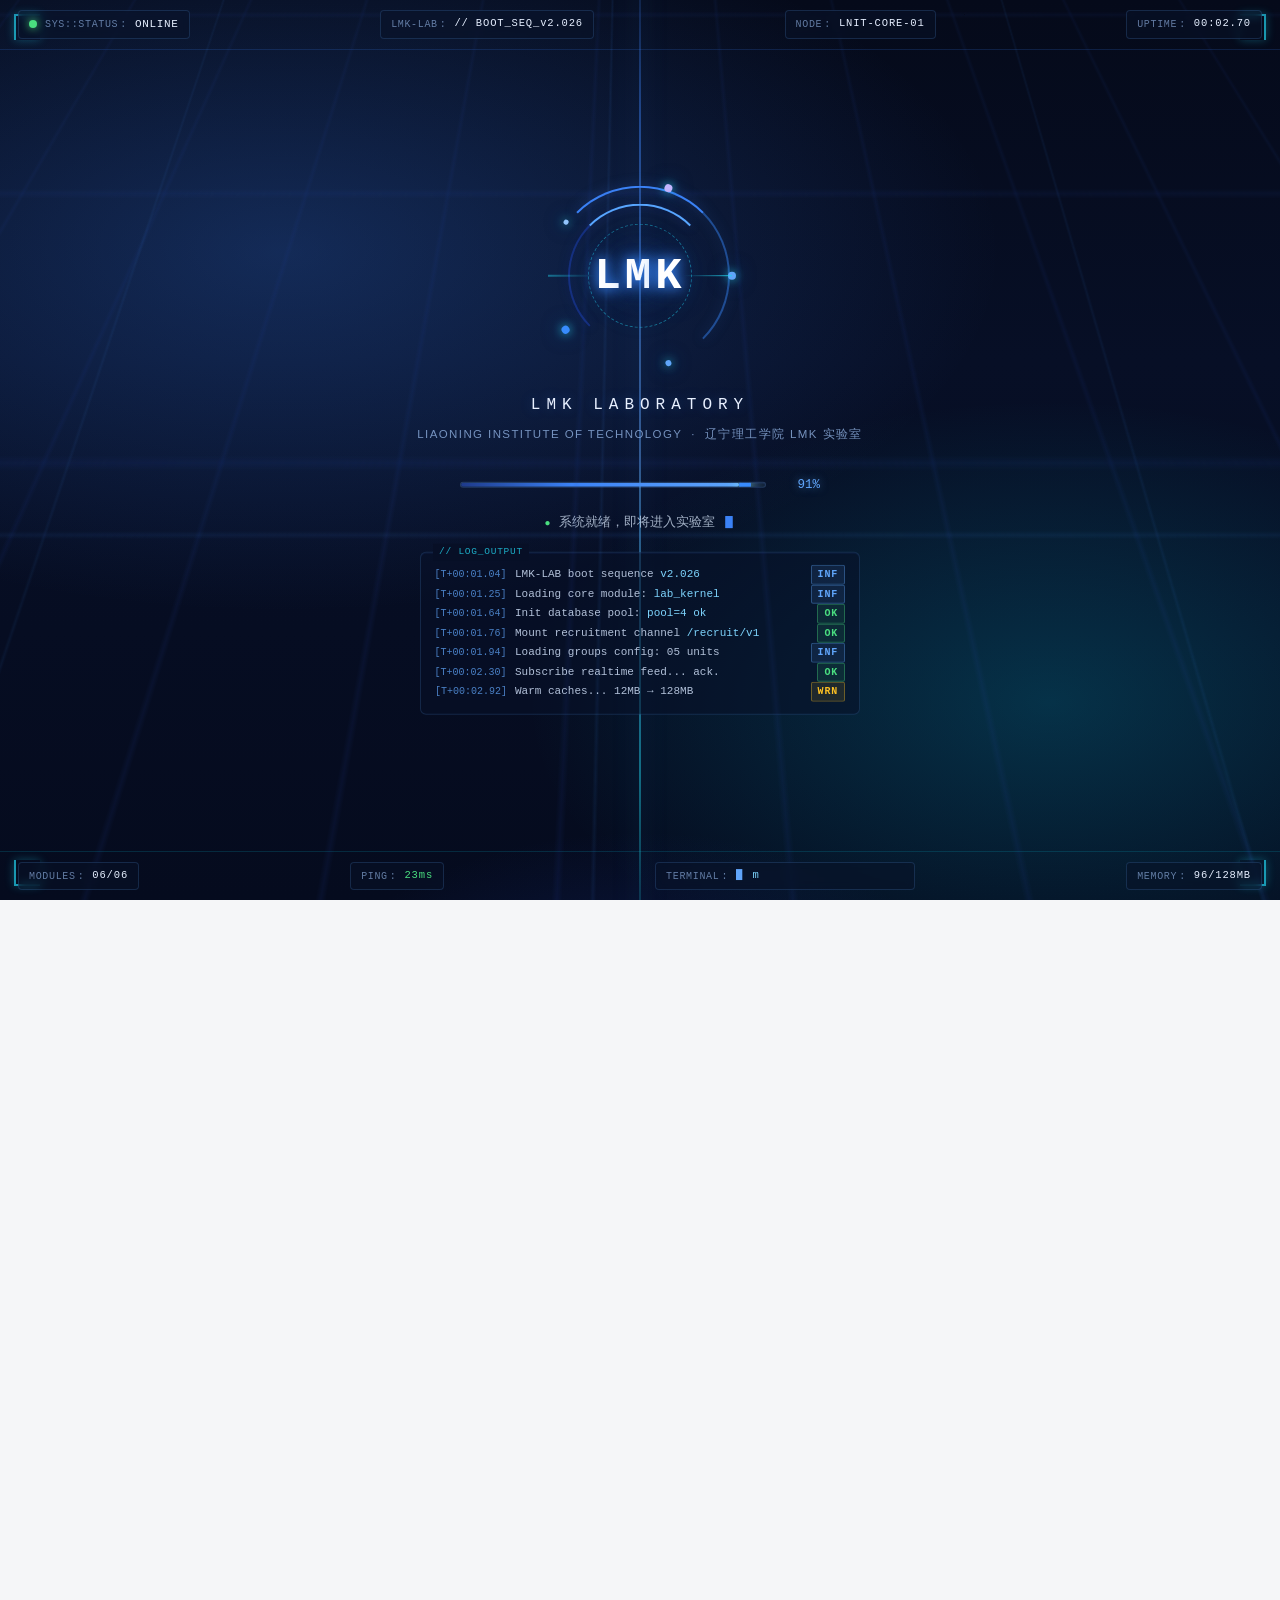
==== commit 19dd980d: "Add files via upload" ====
--- a/index.html
+++ b/index.html
@@ -10,7 +10,7 @@
 
 
     <link rel="dns-prefetch" href="https://idkfeltsswxdlbkduhcs.supabase.co">
-    <link rel="stylesheet" href="css/style.css?v=homeMobileFix20260818">
+    <link rel="stylesheet" href="css/style.css?v=awardsFix20260818">
     <link rel="stylesheet" href="css/admin.css?v=adminLayoutFix">
     <link rel="stylesheet" href="css/detail-panel-override.css?v=adminProtectV2">
 </head>
--- a/css/style.css
+++ b/css/style.css
@@ -2184,13 +2184,13 @@
         display: block;
         padding: 14px 16px;
         border-radius: 10px;
-        background: linear-gradient(135deg, rgba(30,41,70,0.6), rgba(15,23,42,0.85));
-        border: 1px solid rgba(59,130,246,0.15);
-        transition: border-color 0.2s;
+        background: var(--surface);
+        border: 1px solid var(--border);
+        transition: border-color 0.2s, background 0.2s;
     }
     .awards-row:not(.awards-row-head):hover {
-        background: linear-gradient(135deg, rgba(40,55,90,0.7), rgba(20,30,55,0.9));
-        border-color: rgba(59,130,246,0.35);
+        background: var(--surface-alt);
+        border-color: var(--border-accent);
     }
     .awards-row > div {
         padding: 0;
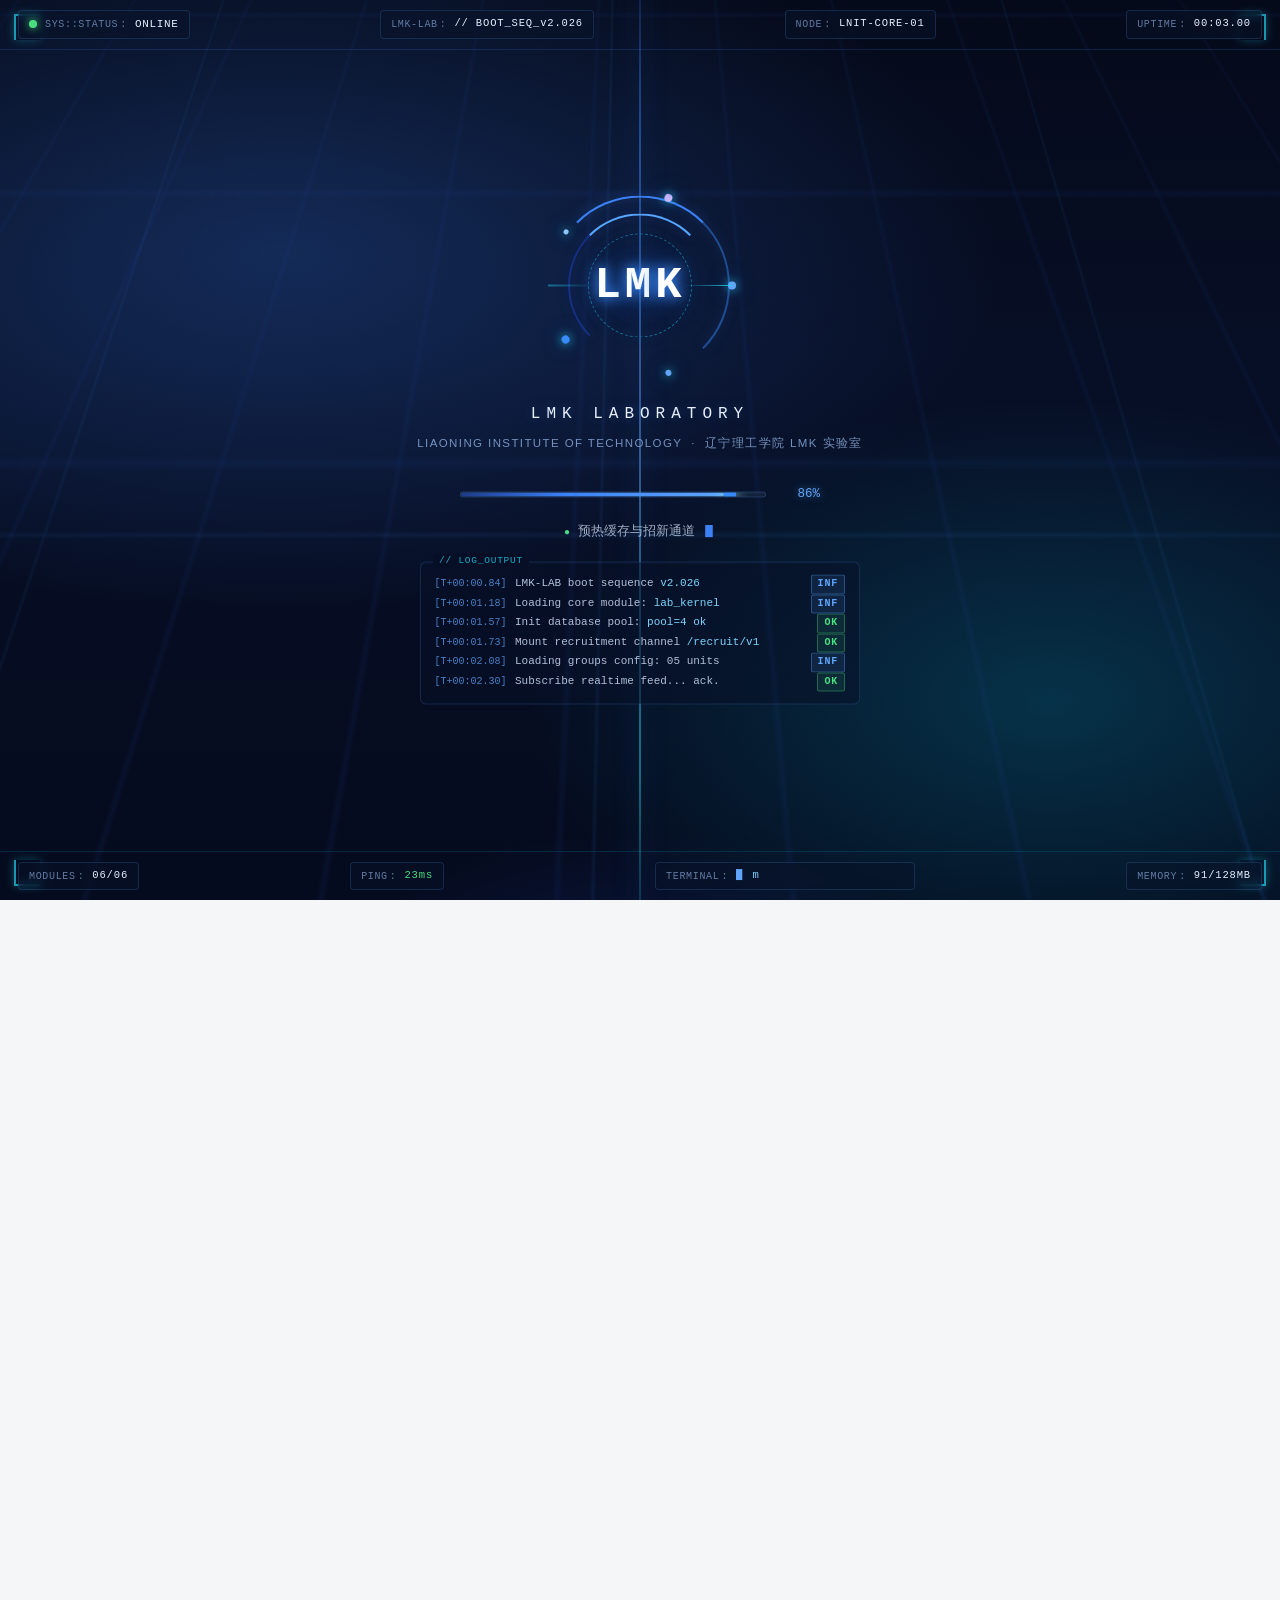
==== commit 0b7781b0: "Add files via upload" ====
--- a/index.html
+++ b/index.html
@@ -10,7 +10,7 @@
 
 
     <link rel="dns-prefetch" href="https://idkfeltsswxdlbkduhcs.supabase.co">
-    <link rel="stylesheet" href="css/style.css?v=awardsFix20260818">
+    <link rel="stylesheet" href="css/style.css?v=groupHintFix20260818">
     <link rel="stylesheet" href="css/admin.css?v=adminLayoutFix">
     <link rel="stylesheet" href="css/detail-panel-override.css?v=adminProtectV2">
 </head>
--- a/css/style.css
+++ b/css/style.css
@@ -2216,8 +2216,6 @@
         grid-column: span 1;
         grid-row: span 1;
     }
-    /* 移动端简化组别动画：隐藏复杂粒子/数据流，保留简洁渐变底 */
-    .group-anim { display: none; }
 
     .form-row {
         grid-template-columns: 1fr;
@@ -8739,3 +8737,278 @@
     }
 }
 
+/* ===================================================================
+   组别页面卡片 - 手机端适配
+   =================================================================== */
+
+/* 组别卡片：手机端给足高度，让内部动画有空间显示 */
+@media (max-width: 768px) {
+    #page-groups .gallery {
+        grid-auto-rows: 220px;
+        gap: 12px;
+    }
+
+    /* 前端组 - 浏览器窗口缩小适配 */
+    .anim-frontend .browser-window {
+        inset: 8px;
+        border-radius: 5px;
+    }
+    .anim-frontend .browser-tabs {
+        height: 18px;
+        padding: 0 6px;
+        gap: 3px;
+    }
+    .anim-frontend .browser-tabs .tab {
+        height: 13px;
+        min-width: 50px;
+        max-width: 80px;
+        font-size: 6px;
+        padding: 0 5px 0 4px;
+        gap: 3px;
+    }
+    .anim-frontend .browser-bar {
+        height: 24px;
+        padding: 0 6px;
+        gap: 4px;
+    }
+    .anim-frontend .nav-btn,
+    .anim-frontend .menu-btn {
+        width: 12px;
+        height: 12px;
+        font-size: 6px;
+    }
+    .anim-frontend .address-bar {
+        height: 16px;
+        font-size: 5.5px;
+        padding: 0 5px;
+        letter-spacing: 0;
+    }
+    .anim-frontend .browser-page {
+        padding: 5px 6px 6px;
+        gap: 4px;
+    }
+    .anim-frontend .page-nav {
+        height: 18px;
+        padding: 0 6px;
+        border-radius: 3px;
+    }
+    .anim-frontend .logo-box {
+        width: 20px;
+        height: 10px;
+        font-size: 5px;
+    }
+    .anim-frontend .nav-links {
+        gap: 6px;
+        font-size: 5px;
+    }
+    .anim-frontend .nl-btn {
+        padding: 1px 4px;
+        font-size: 5px;
+    }
+    .anim-frontend .terminal-bar {
+        height: 16px;
+        padding: 0 6px;
+        gap: 3px;
+    }
+    .anim-frontend .tb-dot {
+        width: 7px;
+        height: 7px;
+    }
+    .anim-frontend .tb-title {
+        font-size: 5px;
+        letter-spacing: 0;
+    }
+    .anim-frontend .terminal-body {
+        padding: 5px 6px;
+        gap: 2px;
+    }
+    .anim-frontend .term-line {
+        font-size: 5.5px;
+        line-height: 1.4;
+    }
+    .anim-frontend .term-cursor {
+        width: 5px;
+    }
+    /* 前端组：4个代码卡片缩成一行 */
+    .anim-frontend .page-grid {
+        display: none;
+    }
+
+    /* 后台组 - 适配 */
+    .anim-backend .server-top-bar {
+        height: 16px;
+        padding: 0 6px;
+        font-size: 5.5px;
+    }
+    .anim-backend .backend-diagram {
+        transform: scale(0.7);
+        transform-origin: center center;
+        margin-top: -10px;
+    }
+    .anim-backend .sql-ticker {
+        height: 16px;
+        padding: 0 6px;
+        font-size: 5.5px;
+    }
+
+    /* 多媒体组 - 适配 */
+    .anim-multimedia .video-preview {
+        height: 55%;
+    }
+    .anim-multimedia .vp-frame {
+        border-radius: 4px;
+    }
+    .anim-multimedia .vp-text {
+        font-size: 10px;
+        letter-spacing: 1px;
+    }
+    .anim-multimedia .vp-controls {
+        height: 18px;
+        padding: 0 6px;
+        font-size: 5.5px;
+        gap: 4px;
+    }
+    .anim-multimedia .timeline-area {
+        padding: 3px 6px 4px;
+        gap: 2px;
+    }
+    .anim-multimedia .tl-ruler span {
+        font-size: 4.5px;
+    }
+    .anim-multimedia .tl-track {
+        height: 12px;
+        font-size: 5px;
+    }
+    .anim-multimedia .tl-label {
+        width: 14px;
+        font-size: 4.5px;
+    }
+    .anim-multimedia .clip span {
+        font-size: 5px;
+    }
+
+    /* 平面设计组 - 适配 */
+    .anim-graphic .ds-toolbar {
+        width: 22px;
+        padding: 4px 2px;
+        gap: 2px;
+    }
+    .anim-graphic .ds-tl-item {
+        width: 14px;
+        height: 14px;
+        font-size: 7px;
+    }
+    .anim-graphic .ds-canvas-area {
+        padding: 4px;
+    }
+    .anim-graphic .ds-right-panel {
+        width: 48px;
+        padding: 4px;
+        gap: 4px;
+    }
+    .anim-graphic .ds-ly-title {
+        font-size: 5.5px;
+        padding-bottom: 2px;
+    }
+    .anim-graphic .ds-ly-item {
+        font-size: 5px;
+        padding: 1px 2px;
+        gap: 2px;
+    }
+    .anim-graphic .ds-colors {
+        gap: 2px;
+    }
+    .anim-graphic .ds-color-item {
+        width: 10px;
+        height: 10px;
+    }
+
+    /* 3D组 - 适配 */
+    .anim-3d .d3-top-bar {
+        height: 14px;
+        padding: 0 6px;
+        font-size: 5px;
+    }
+    .anim-3d .d3-viewport {
+        height: calc(100% - 14px);
+    }
+} /* end @media (max-width: 768px) — group mobile */
+
+/* 组别卡片：统一的"点击查看详情"提示，全端生效
+   用 ::after（比 ::before 好——::before 被 gradient-border 动画占用且带 !important）*/
+.gallery-item[data-group]::after {
+    content: '点击查看详情 →';
+    position: absolute;
+    top: 12px;
+    right: 12px;
+    left: auto;
+    height: auto;
+    z-index: 6;
+    font-size: 11px;
+    font-weight: 500;
+    font-family: var(--font-mono);
+    letter-spacing: 0.02em;
+    line-height: 1;
+    color: rgba(186, 230, 253, 0.88);
+    background: rgba(15, 30, 60, 0.55);
+    border: 1px solid rgba(56, 189, 248, 0.3);
+    border-radius: 12px;
+    padding: 5px 12px;
+    pointer-events: none;
+    backdrop-filter: blur(8px);
+    -webkit-backdrop-filter: blur(8px);
+    white-space: nowrap;
+    opacity: 0;
+    transform: translateY(-4px);
+    transition: opacity 0.35s ease, transform 0.35s ease;
+    box-shadow: 0 3px 12px rgba(0, 0, 0, 0.35);
+    animation: none;
+}
+.gallery-item[data-group]:hover::after {
+    opacity: 1;
+    transform: translateY(0);
+}
+
+/* 移动端：无 hover，提示默认显示但更克制 */
+@media (max-width: 768px) {
+    .gallery-item[data-group]::after {
+        font-size: 9.5px;
+        padding: 4px 10px;
+        border-radius: 10px;
+        top: 8px;
+        right: 8px;
+        opacity: 0.9;
+        transform: none;
+        background: rgba(15, 30, 60, 0.48);
+    }
+}
+
+/* 小屏手机进一步适配 */
+@media (max-width: 480px) {
+    #page-groups .gallery {
+        grid-auto-rows: 200px;
+        gap: 10px;
+    }
+    .anim-frontend .browser-tabs .tab {
+        min-width: 42px;
+        max-width: 65px;
+        font-size: 5px;
+    }
+    .anim-frontend .address-bar {
+        font-size: 5px;
+    }
+    .anim-frontend .term-line {
+        font-size: 5px;
+    }
+    .anim-backend .backend-diagram {
+        transform: scale(0.6);
+    }
+    .gallery-item[data-group]::after {
+        font-size: 9px;
+        padding: 3px 8px;
+        border-radius: 9px;
+        top: 6px;
+        right: 6px;
+    }
+}
+
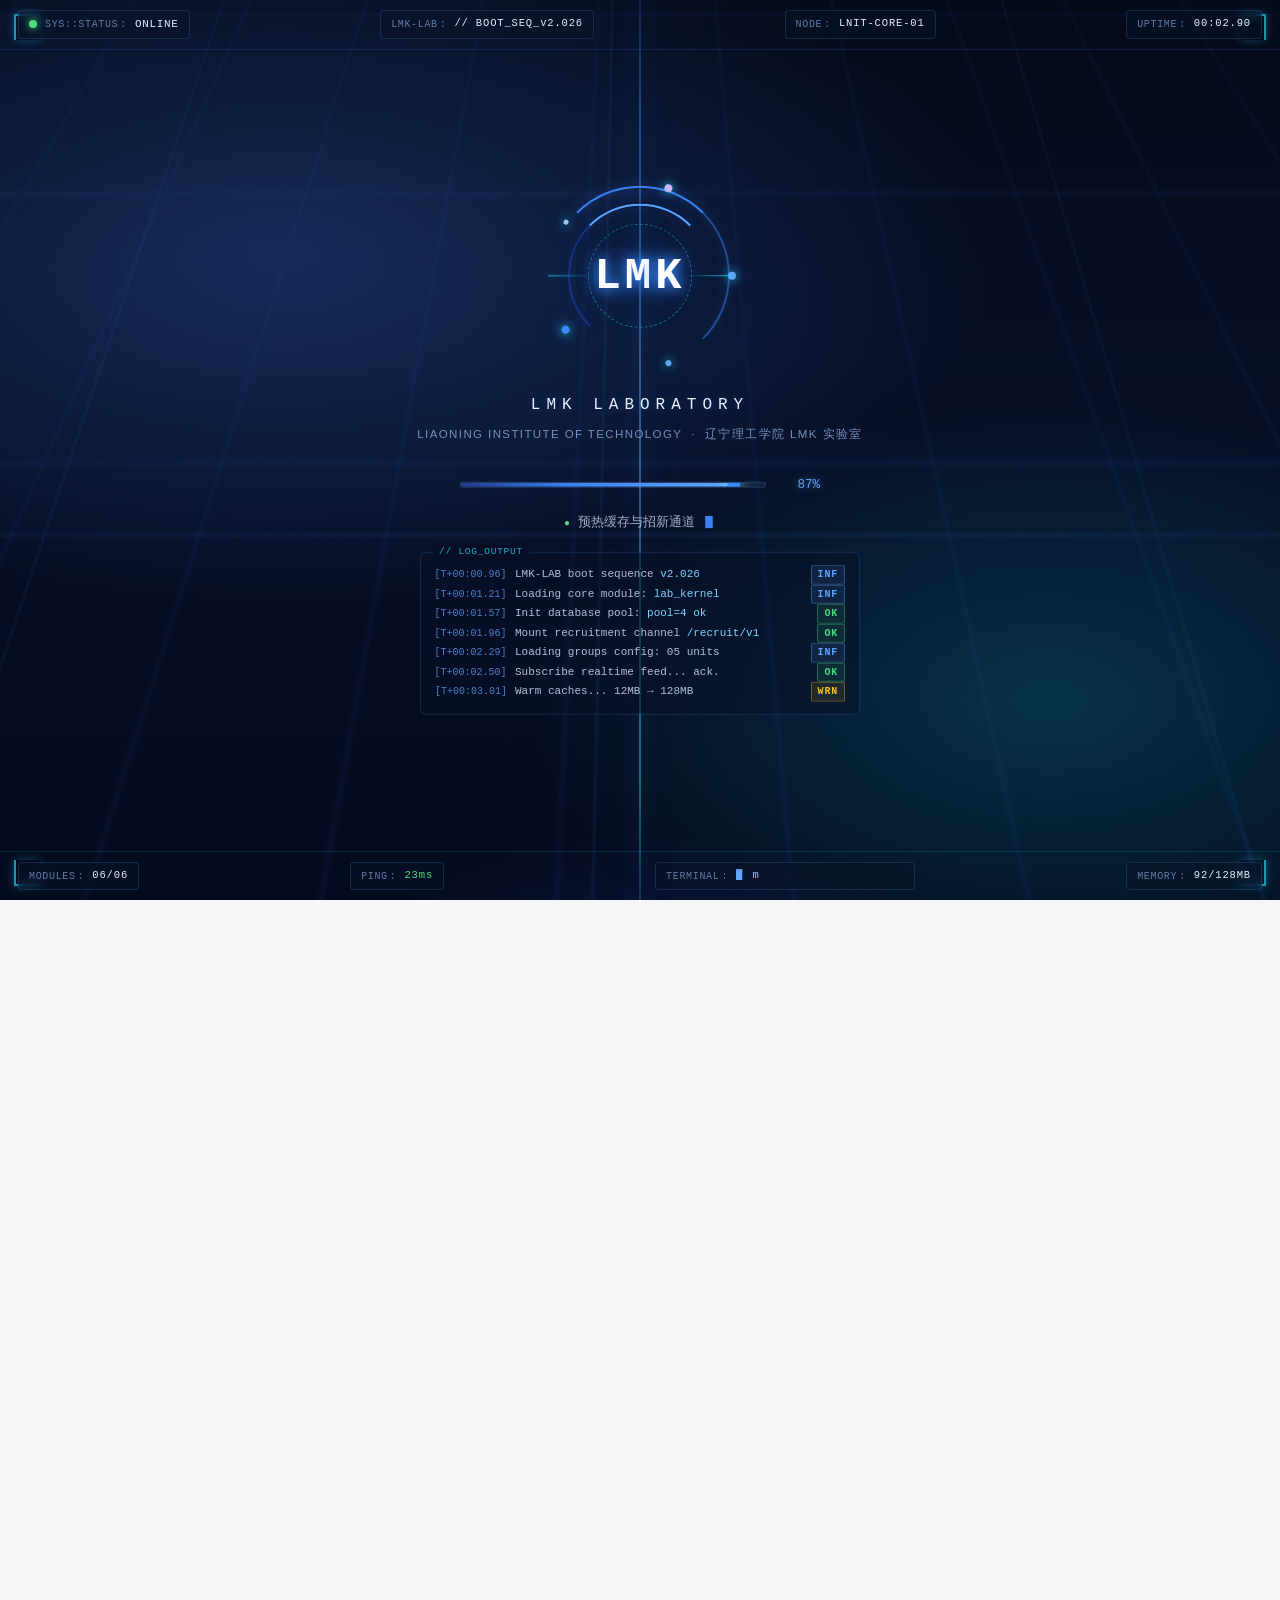
==== commit 4d1ee280: "Add files via upload" ====
--- a/index.html
+++ b/index.html
@@ -10,7 +10,7 @@
 
 
     <link rel="dns-prefetch" href="https://idkfeltsswxdlbkduhcs.supabase.co">
-    <link rel="stylesheet" href="css/style.css?v=groupHintFix20260818">
+    <link rel="stylesheet" href="css/style.css?v=mobileFinalOpt20260818">
     <link rel="stylesheet" href="css/admin.css?v=adminLayoutFix">
     <link rel="stylesheet" href="css/detail-panel-override.css?v=adminProtectV2">
 </head>
--- a/css/style.css
+++ b/css/style.css
@@ -9012,3 +9012,232 @@
     }
 }
 
+/* ===================================================================
+   ★ 移动端排版终极优化（≤768px）
+   统一间距系统、卡片样式、标题层级，让手机端整齐自然
+   放在文件末尾确保级联优先级最高
+   =================================================================== */
+@media (max-width: 768px) {
+
+    /* --- 统一间距系统 --- */
+    .container { padding: 0 16px; }
+    .section { padding: 40px 0; }
+    .section-head {
+        margin-bottom: 24px;
+        flex-direction: column;
+        align-items: flex-start;
+        gap: 8px;
+    }
+    .section-num { font-size: 11px; padding: 3px 10px; }
+    .section-title { font-size: 22px; }
+    .section-title::after { width: 36px; height: 2px; margin-top: 8px; }
+    .section-desc { margin-left: 0; font-size: 12px; }
+
+    /* --- Hero 区优化 --- */
+    .hero { padding: 36px 0 32px; }
+    .hero-title { font-size: 24px; line-height: 1.35; }
+    .hero-eyebrow { font-size: 11px; padding: 4px 10px; gap: 6px; margin-bottom: 14px; }
+    .hero-desc { font-size: 13.5px; line-height: 1.7; margin-bottom: 20px; }
+    .hero-actions { gap: 10px; }
+    .hero-actions .btn { padding: 9px 16px; font-size: 13px; }
+    .hero-stats { grid-template-columns: repeat(2, 1fr); gap: 18px; margin-top: 28px; padding-top: 24px; }
+    .hero-stat-num { font-size: 26px; }
+    .hero-stat-label { font-size: 11px; }
+    .hero-card-body {
+        padding: 14px 14px;
+        font-size: 12px;
+        line-height: 1.65;
+        white-space: pre-wrap;
+        overflow-wrap: break-word;
+        word-break: normal;
+        overflow-x: auto;
+    }
+
+    /* --- 快速入口：两列卡片整齐排列 --- */
+    .quick-entry-grid { grid-template-columns: repeat(2, 1fr); gap: 12px; }
+    .quick-entry {
+        flex-direction: column;
+        align-items: flex-start;
+        gap: 8px;
+        padding: 18px 16px;
+        min-height: 0;
+    }
+    .quick-entry .qe-icon { width: 44px; height: 44px; border-radius: 10px; }
+    .quick-entry .qe-icon svg { width: 22px; height: 22px; }
+    .quick-entry .qe-body { width: 100%; }
+    .quick-entry .qe-body h3 { font-size: 14px; margin-bottom: 2px; }
+    .quick-entry .qe-body p { font-size: 12px; line-height: 1.5; }
+    .quick-entry .qe-arrow { right: 12px; bottom: 12px; width: 26px; height: 26px; font-size: 0.75rem; }
+    .quick-entry .qe-tag { position: static; display: inline-block; font-size: 9.5px; padding: 1px 6px; margin-bottom: 3px; }
+    .quick-entry .qe-corner { display: none; }
+
+    /* --- About 区块 --- */
+    .about-grid { grid-template-columns: 1fr; gap: 24px; }
+    .about-lead { font-size: 15px !important; line-height: 1.65 !important; margin-bottom: 18px !important; }
+    .about-main p { font-size: 13.5px; line-height: 1.7; margin-bottom: 14px; }
+    .about-list { grid-template-columns: 1fr; gap: 0; margin-top: 28px; }
+    .about-list-item { padding: 14px 0; gap: 12px; border-top: 1px solid var(--border); }
+    .about-list-item:last-child { border-bottom: 1px solid var(--border); }
+    .about-list-item h4 { font-size: 15px; }
+    .about-list-item p { font-size: 12.5px; line-height: 1.6; }
+    .info-card { position: static; padding: 20px 16px; border-radius: 12px; }
+    .info-card-title { font-size: 13px; margin-bottom: 12px; padding-bottom: 10px; }
+    .info-item { padding: 10px 0; font-size: 12.5px; }
+
+    /* --- Research 区块 --- */
+    .research-grid { grid-template-columns: 1fr; gap: 14px; }
+    .research-card { padding: 20px 16px; border-radius: 12px; }
+    .research-card h4 { font-size: 15px; margin-bottom: 6px; }
+    .research-card p { font-size: 12.5px; line-height: 1.65; }
+
+    /* --- Awards 区块 --- */
+    .awards-summary { grid-template-columns: repeat(2, 1fr); gap: 10px; margin-bottom: 18px; }
+    .award-summary-item { padding: 16px 14px; border-radius: 10px; }
+    .awards-row { padding: 14px 16px; border-radius: 10px; }
+    .awards-row > div { font-size: 12.5px; margin-top: 4px; line-height: 1.55; }
+    .awards-year { font-size: 14px; }
+
+    /* --- Groups 区块 --- */
+    .gallery { grid-template-columns: 1fr; grid-auto-rows: 200px; gap: 12px; }
+    .gallery-item-lg { grid-column: span 1; grid-row: span 1; }
+    .gallery-item figcaption { padding: 14px; }
+    .gallery-item figcaption h4 { font-size: 14px; }
+    .gallery-item figcaption p { font-size: 11.5px; }
+
+    /* --- Teachers 区块 --- */
+    .teachers-grid { gap: 14px; }
+    .teacher-card { padding: 22px 18px 20px; border-radius: 12px; }
+
+    /* --- Join 区块 --- */
+    .join-grid { grid-template-columns: 1fr; gap: 24px; }
+    .form-row { grid-template-columns: 1fr; }
+
+    /* --- 首页数据/亮点/动态统一卡片样式 --- */
+    .home-stats-grid, .highlights-grid { grid-template-columns: 1fr; gap: 12px; }
+    .news-track { grid-template-columns: 1fr; gap: 12px; }
+    .home-stat { padding: 18px 16px; border-radius: 12px; }
+    .home-stat-num { font-size: 28px; }
+    .home-stat-num span { font-size: 18px; }
+    .home-stat-label { font-size: 13px; margin-bottom: 4px; }
+    .home-stat p { font-size: 12px; line-height: 1.55; }
+    .highlight-card { padding: 18px 16px; border-radius: 12px; }
+    .highlight-icon { width: 38px; height: 38px; border-radius: 9px; margin-bottom: 10px; }
+    .highlight-icon svg { width: 20px; height: 20px; }
+    .highlight-card h4 { font-size: 14.5px; margin-bottom: 6px; }
+    .highlight-card > p { font-size: 12.5px; line-height: 1.65; margin-bottom: 10px; }
+    .highlight-points { padding-top: 8px; }
+    .highlight-points li { font-size: 11.5px; line-height: 1.5; padding: 2px 0 2px 14px; }
+    .news-item { padding: 16px; gap: 12px; border-radius: 12px; }
+    .news-date { width: 44px; padding: 7px 0; border-radius: 7px; }
+    .news-month { font-size: 18px; }
+    .news-year { font-size: 9.5px; }
+    .news-content h4 { font-size: 14px; margin-bottom: 4px; }
+    .news-content p { font-size: 12px; line-height: 1.55; }
+
+    /* --- CTA 区块 --- */
+    .home-cta { margin-top: 40px; padding-top: 32px; }
+    .home-cta-inner { padding: 22px 18px; border-radius: 12px; }
+    .home-cta-actions { flex-direction: column; width: 100%; gap: 10px; }
+    .home-cta-btn { width: 100%; justify-content: center; }
+
+    /* --- Footer --- */
+    .footer-grid { grid-template-columns: 1fr; gap: 22px; }
+    .footer-bottom { flex-direction: column; text-align: center; gap: 8px; font-size: 12px; }
+
+    /* --- 底部导航 + 留白 --- */
+    .mobi-nav-scan, .mobi-nav-frame, .mobi-nav .mnf { display: none; }
+    .mobi-nav::before { display: none; }
+    .mobi-nav-link.is-active::before { display: none; }
+    .mnl-num, .mnl-hot { display: none; }
+    .mobi-nav { left: 8px; right: 8px; bottom: 8px; padding: 6px 4px calc(6px + env(safe-area-inset-bottom, 0px)); border-radius: 14px; }
+    .mobi-nav-link { padding: 6px 0 4px; }
+    .mnl-ico { width: 19px; height: 19px; }
+    .mnl-txt { font-size: 9.5px; }
+    #frontApp { padding-bottom: 110px; }
+    .back-top { right: 14px; bottom: calc(24px + 110px); width: 38px; height: 38px; font-size: 14px; }
+
+    /* --- 禁用花哨动画 --- */
+    .page-index-grid-bg, .hud-led-on, .qe-caret, .sn-dot, .hud-blink, .typewriter-cursor { animation: none; }
+    .hero-card::after { animation: none; }
+}
+
+/* ===================================================================
+   ★ 小屏手机终极优化（≤480px）
+   =================================================================== */
+@media (max-width: 480px) {
+    .container { padding: 0 14px; }
+    .section { padding: 36px 0; }
+    .section-head { margin-bottom: 20px; gap: 6px; }
+    .section-title { font-size: 19px; }
+    .section-num { font-size: 10px; padding: 3px 8px; }
+    .section-desc { font-size: 11px; }
+
+    .hero { padding: 32px 0 28px; }
+    .hero-title { font-size: 21px; line-height: 1.35; }
+    .hero-eyebrow { font-size: 10px; padding: 3px 8px; gap: 5px; margin-bottom: 12px; }
+    .hero-desc { font-size: 13px; line-height: 1.7; margin-bottom: 18px; }
+    .hero-actions .btn { padding: 8px 14px; font-size: 12.5px; }
+    .hero-stats { gap: 14px; margin-top: 24px; padding-top: 20px; }
+    .hero-stat-num { font-size: 22px; }
+    .hero-stat-label { font-size: 10.5px; }
+    .hero-card-body { padding: 12px 12px; font-size: 11.5px; line-height: 1.6; }
+
+    .quick-entry-grid { grid-template-columns: 1fr; gap: 10px; }
+    .quick-entry { padding: 16px 14px; gap: 6px; }
+    .quick-entry .qe-icon { width: 40px; height: 40px; }
+    .quick-entry .qe-icon svg { width: 20px; height: 20px; }
+    .quick-entry .qe-body h3 { font-size: 13.5px; }
+    .quick-entry .qe-body p { font-size: 11.5px; }
+    .quick-entry .qe-arrow { width: 24px; height: 24px; right: 10px; bottom: 10px; }
+
+    .about-lead { font-size: 14px !important; line-height: 1.6 !important; margin-bottom: 16px !important; }
+    .about-main p { font-size: 13px; line-height: 1.65; margin-bottom: 12px; }
+    .about-list-item { padding: 12px 0; gap: 10px; }
+    .about-list-item h4 { font-size: 14px; }
+    .about-list-item p { font-size: 12px; }
+    .info-card { padding: 16px 14px; }
+    .info-item { padding: 8px 0; font-size: 12px; }
+
+    .research-card { padding: 18px 14px; }
+    .research-card h4 { font-size: 14px; }
+    .research-card p { font-size: 12px; }
+
+    .awards-summary { grid-template-columns: 1fr; gap: 8px; }
+    .award-summary-item { padding: 14px 12px; }
+    .awards-row { padding: 12px 14px; border-radius: 9px; }
+    .awards-row > div { font-size: 12px; margin-top: 3px; }
+    .awards-year { font-size: 13px; }
+
+    .gallery { grid-auto-rows: 180px; gap: 10px; }
+    .gallery-item figcaption { padding: 12px; }
+    .gallery-item figcaption h4 { font-size: 13.5px; }
+    .gallery-item figcaption p { font-size: 11px; }
+
+    .teacher-card { padding: 20px 16px 18px; }
+
+    .home-stat { padding: 16px 14px; }
+    .home-stat-num { font-size: 24px; }
+    .home-stat-num span { font-size: 16px; }
+    .highlight-card { padding: 16px 14px; }
+    .highlight-icon { width: 36px; height: 36px; margin-bottom: 8px; }
+    .highlight-card h4 { font-size: 14px; }
+    .highlight-card > p { font-size: 12px; margin-bottom: 8px; }
+    .news-item { padding: 14px; gap: 10px; }
+    .news-date { width: 40px; padding: 6px 0; }
+    .news-month { font-size: 16px; }
+    .news-content h4 { font-size: 13.5px; }
+    .news-content p { font-size: 11.5px; }
+
+    .home-cta-inner { padding: 18px 16px; border-radius: 10px; }
+
+    .footer-grid { gap: 18px; }
+    .footer-bottom { gap: 6px; font-size: 11px; }
+
+    .mobi-nav { left: 6px; right: 6px; bottom: 6px; padding: 5px 4px calc(5px + env(safe-area-inset-bottom, 0px)); }
+    .mobi-nav-link { padding: 5px 0 3px; }
+    .mnl-ico { width: 18px; height: 18px; }
+    .mnl-txt { font-size: 9px; }
+    #frontApp { padding-bottom: 100px; }
+    .back-top { right: 12px; bottom: calc(20px + 100px); width: 36px; height: 36px; font-size: 13px; }
+}
+
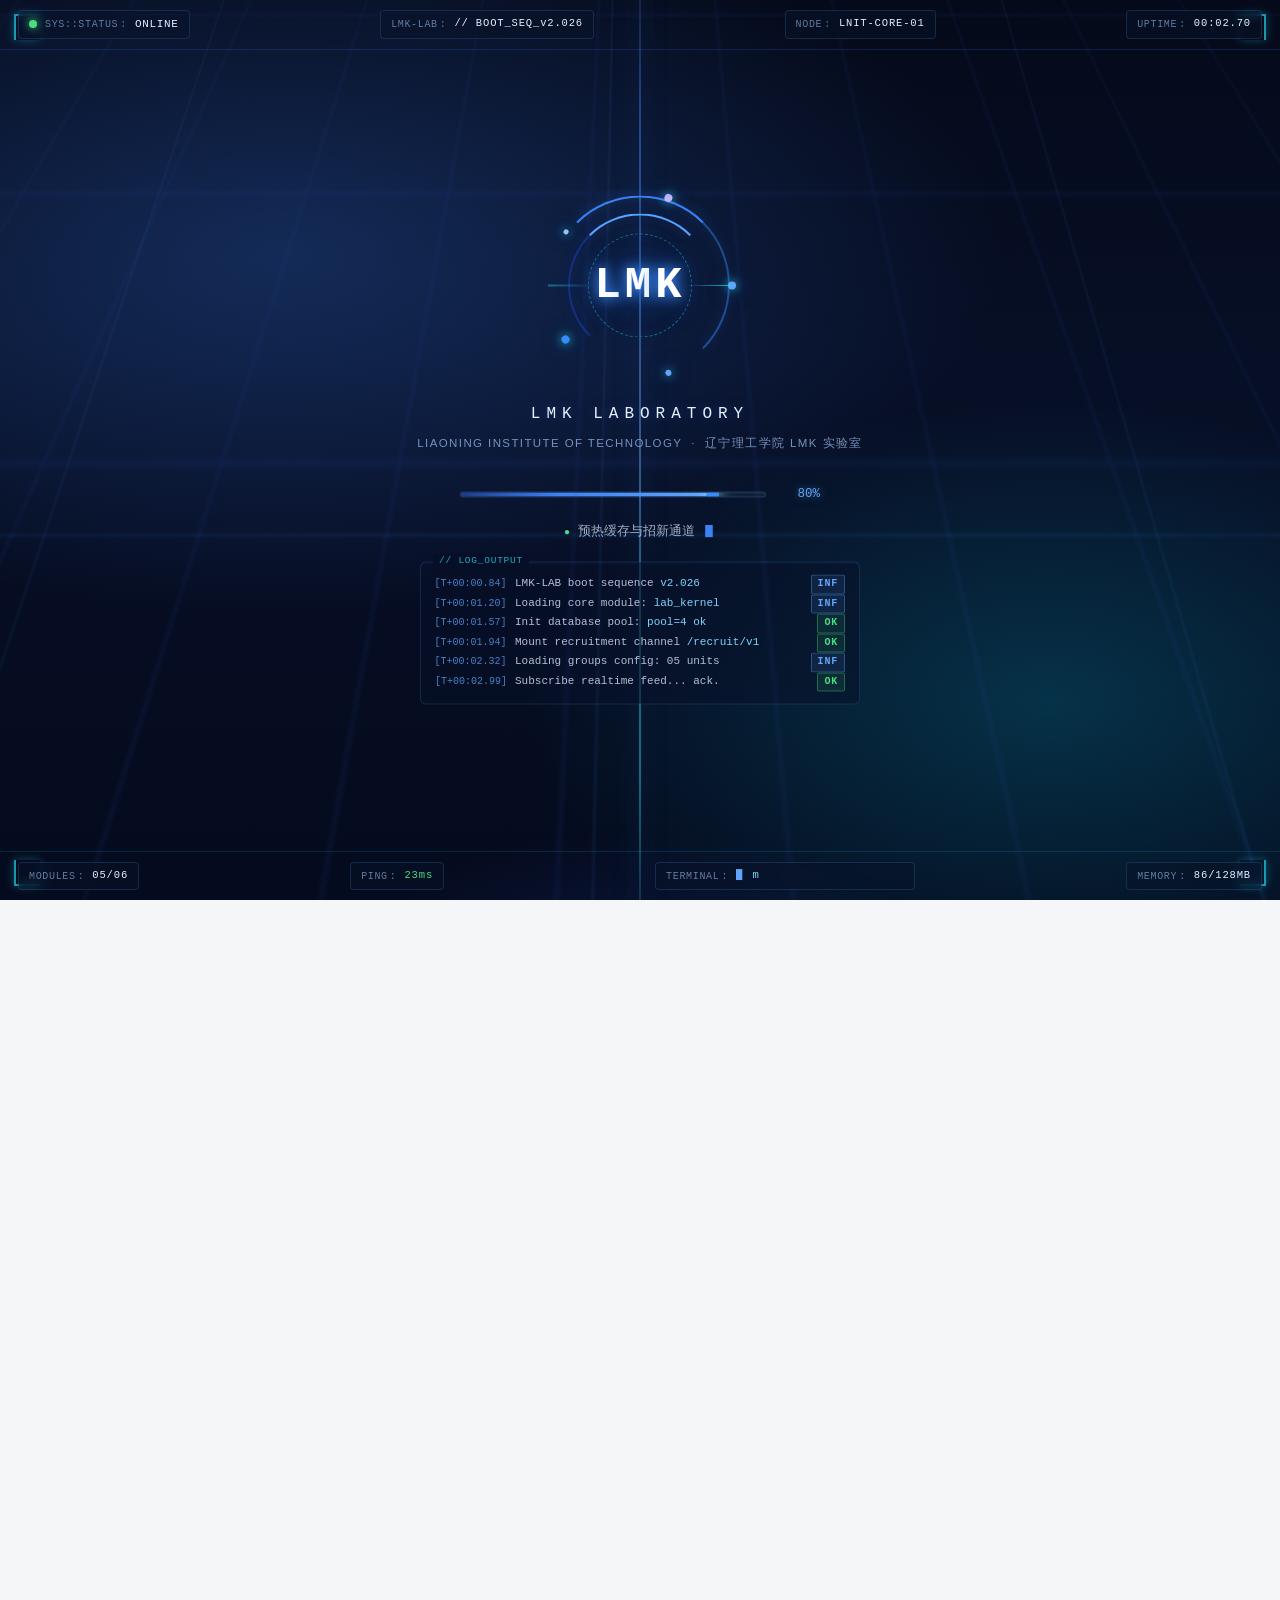
==== commit 5c29362a: "Add files via upload" ====
--- a/index.html
+++ b/index.html
@@ -10,7 +10,7 @@
 
 
     <link rel="dns-prefetch" href="https://idkfeltsswxdlbkduhcs.supabase.co">
-    <link rel="stylesheet" href="css/style.css?v=mobileFinalOpt20260818">
+    <link rel="stylesheet" href="css/style.css?v=heroBackFixV3">
     <link rel="stylesheet" href="css/admin.css?v=adminLayoutFix">
     <link rel="stylesheet" href="css/detail-panel-override.css?v=adminProtectV2">
 </head>
@@ -2274,7 +2274,7 @@
     </div>
 </div>
 
-    <script src="js/main.js?v=adminFix2"></script>
+    <script src="js/main.js?v=heroBackFixV3"></script>
     <script src="js/admin.js?v=adminFix2"></script>
 </body>
 </html>
--- a/css/style.css
+++ b/css/style.css
@@ -9241,3 +9241,31 @@
     .back-top { right: 12px; bottom: calc(20px + 100px); width: 36px; height: 36px; font-size: 13px; }
 }
 
+/* ===================================================================
+   手机端：非首页时隐藏 Hero 区
+   JS 在 setActiveNav 中给 #home 切换 class + inline style（双保险）
+   =================================================================== */
+@media (max-width: 768px) {
+    #home.is-hidden-mobile,
+    section#home.is-hidden-mobile {
+        display: none !important;
+        visibility: hidden !important;
+        height: 0 !important;
+        min-height: 0 !important;
+        margin: 0 !important;
+        padding: 0 !important;
+        overflow: hidden !important;
+        border: 0 !important;
+        background: none !important;
+        box-shadow: none !important;
+    }
+    #home.is-hidden-mobile > * {
+        display: none !important;
+    }
+}
+
+/* 小屏下 section 顶距已经由 JS inline style 直接设置，不需要 CSS :has() */
+@media (max-width: 480px) {
+    /* section 顶距通过 JS 直接写 style，避免 :has() 在部分浏览器不支持 */
+}
+
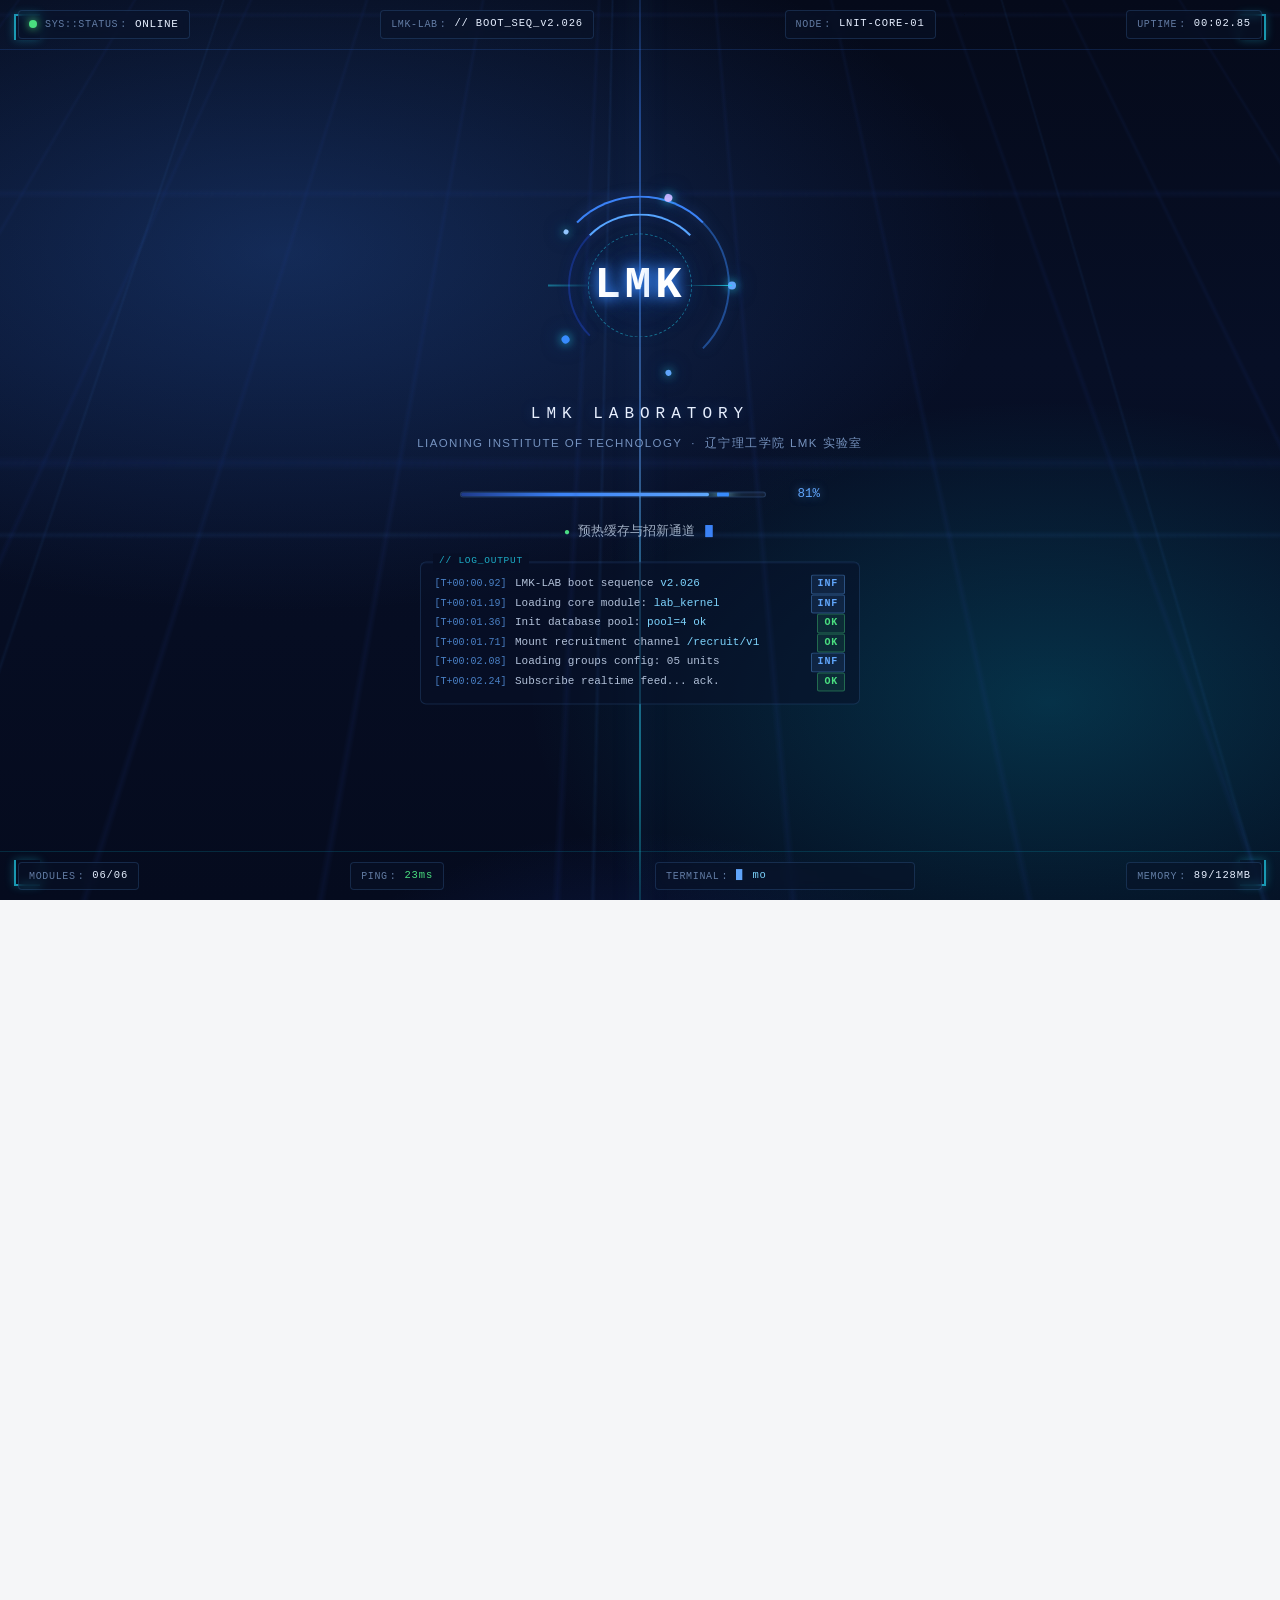
==== commit cb6a636a: "Add files via upload" ====
--- a/index.html
+++ b/index.html
@@ -1418,8 +1418,8 @@
                     </header>
 
                     <div class="teacher-meta">
-                        <div class="t-meta-row"><span class="t-meta-k">职称</span><span class="t-meta-v">副教授</span></div>
-                        <div class="t-meta-row"><span class="t-meta-k">所属</span><span class="t-meta-v">信息工程学院 / 党总支书记</span></div>
+                        <div class="t-meta-row"><span class="t-meta-k">职称</span><span class="t-meta-v">教授</span></div>
+                        <div class="t-meta-row"><span class="t-meta-k">所属</span><span class="t-meta-v">信息工程学院院长，党总支书记</span></div>
                         <div class="t-meta-row"><span class="t-meta-k">课程</span><span class="t-meta-v">国家级一流本科《网页设计基础》负责人</span></div>
                         <div class="t-meta-row"><span class="t-meta-k">方向</span><span class="t-meta-v">主力竞赛项目带队指导</span></div>
                     </div>
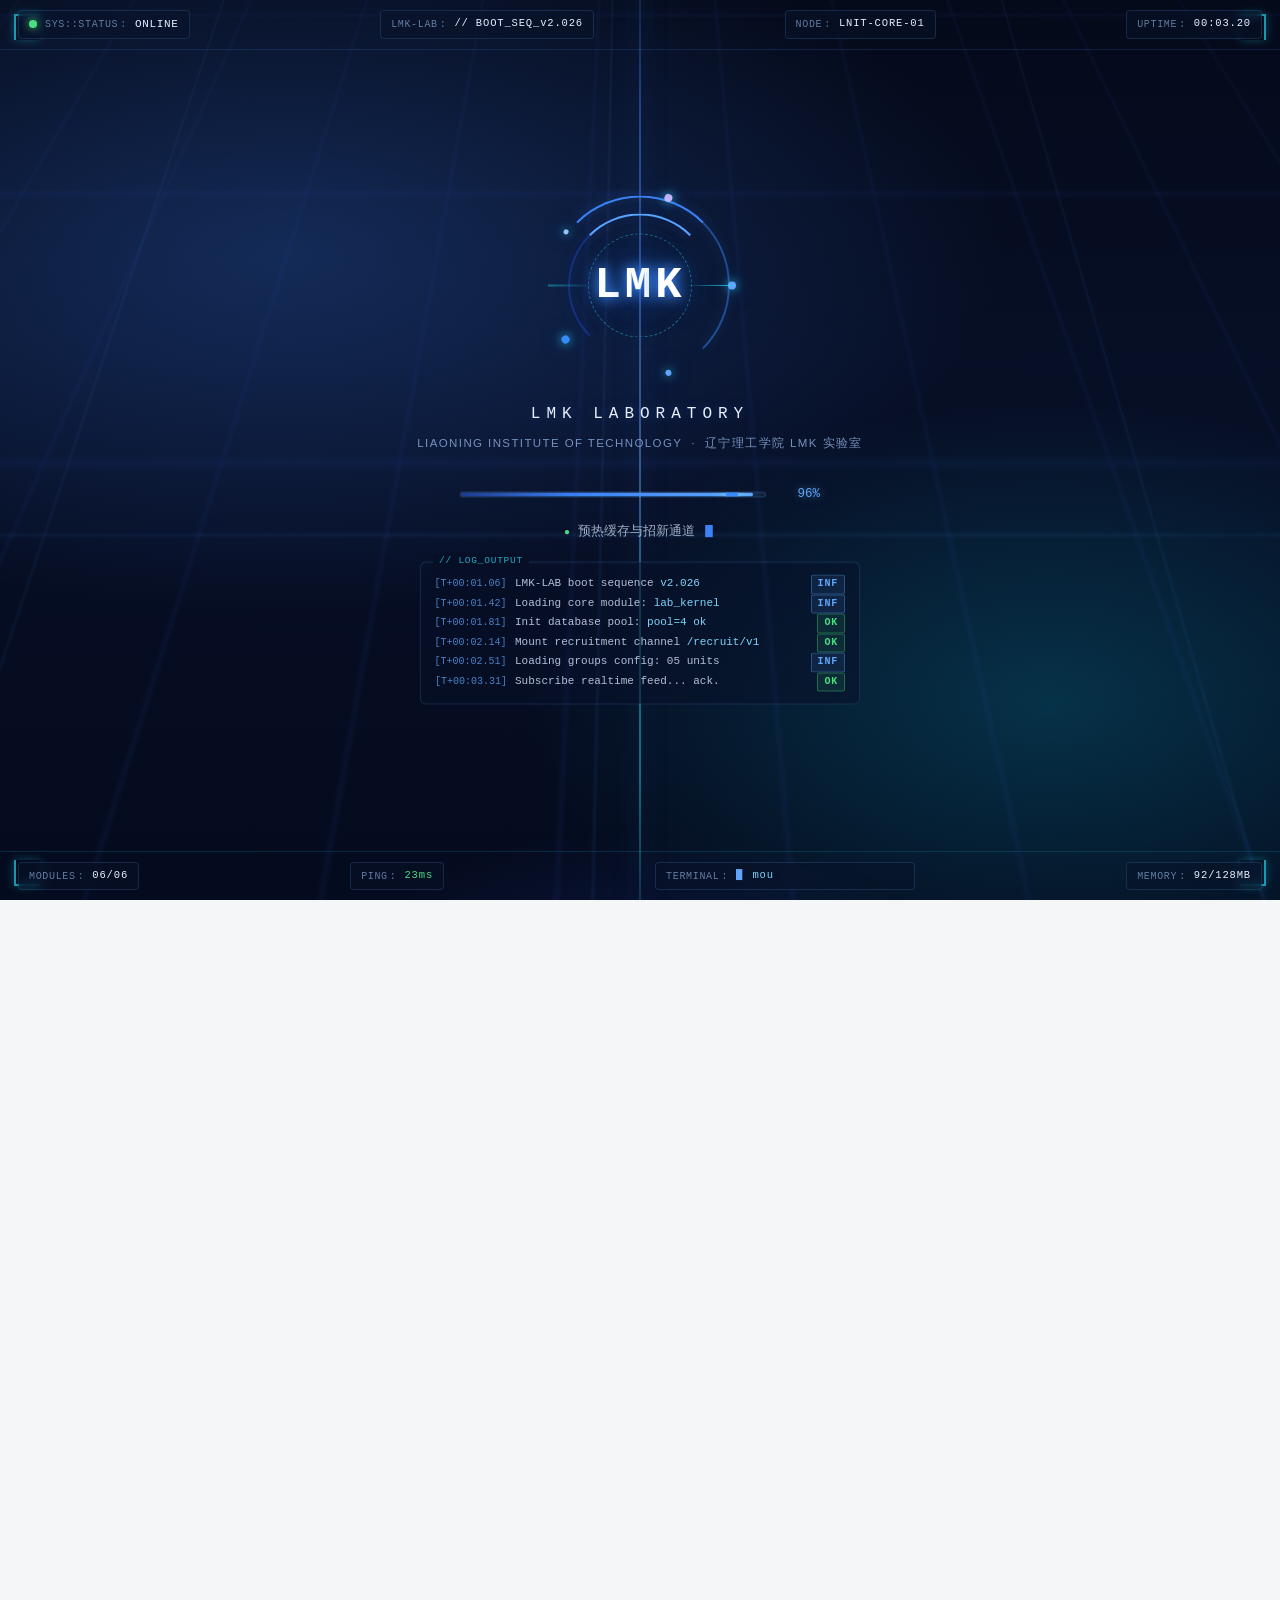
==== commit 3ca43c4f: "Add files via upload" ====
--- a/index.html
+++ b/index.html
@@ -1410,7 +1410,7 @@
                         </div>
                         <div class="teacher-title">
                             <h3>赵丽霞</h3>
-                            <span class="teacher-role">信息工程学院院长 / LMK实验室负责人</span>
+                            <span class="teacher-role">信息工程学院院长 / 党总支书记</span>
                             <div class="teacher-tags">
                                 <span>三创赛</span><span>计设大赛</span><span>AI挑战赛</span><span>大创项目</span><span>Web开发</span><span>新媒体</span>
                             </div>
@@ -1614,7 +1614,7 @@
                             </select>
                         </div>
                         <div class="form-group">
-                            <label for="major">专业班级（全称 例:计算机科学与技术243） <span class="required">*</span></label>
+                            <label for="major">专业班级（全称 例:数字媒体技术243） <span class="required">*</span></label>
                             <input type="text" id="major" name="major" required>
                         </div>
                     </div>
@@ -1649,8 +1649,8 @@
                     </div>
 
                     <div class="form-group">
-                        <label for="motivation">加入动机 <span class="required">*</span></label>
-                        <textarea id="motivation" name="motivation" rows="4" required placeholder="请简要说明你为什么想加入LMK实验室"></textarea>
+                        <label for="motivation">在实验室你想学到什么技术？ <span class="required">*</span></label>
+                        <textarea id="motivation" name="motivation" rows="4" required placeholder="比如：我想学习多媒体的拉镜特效和3D组的人物建模"></textarea>
                     </div>
 
                     <button type="submit" class="btn btn-primary btn-block">提交申请</button>
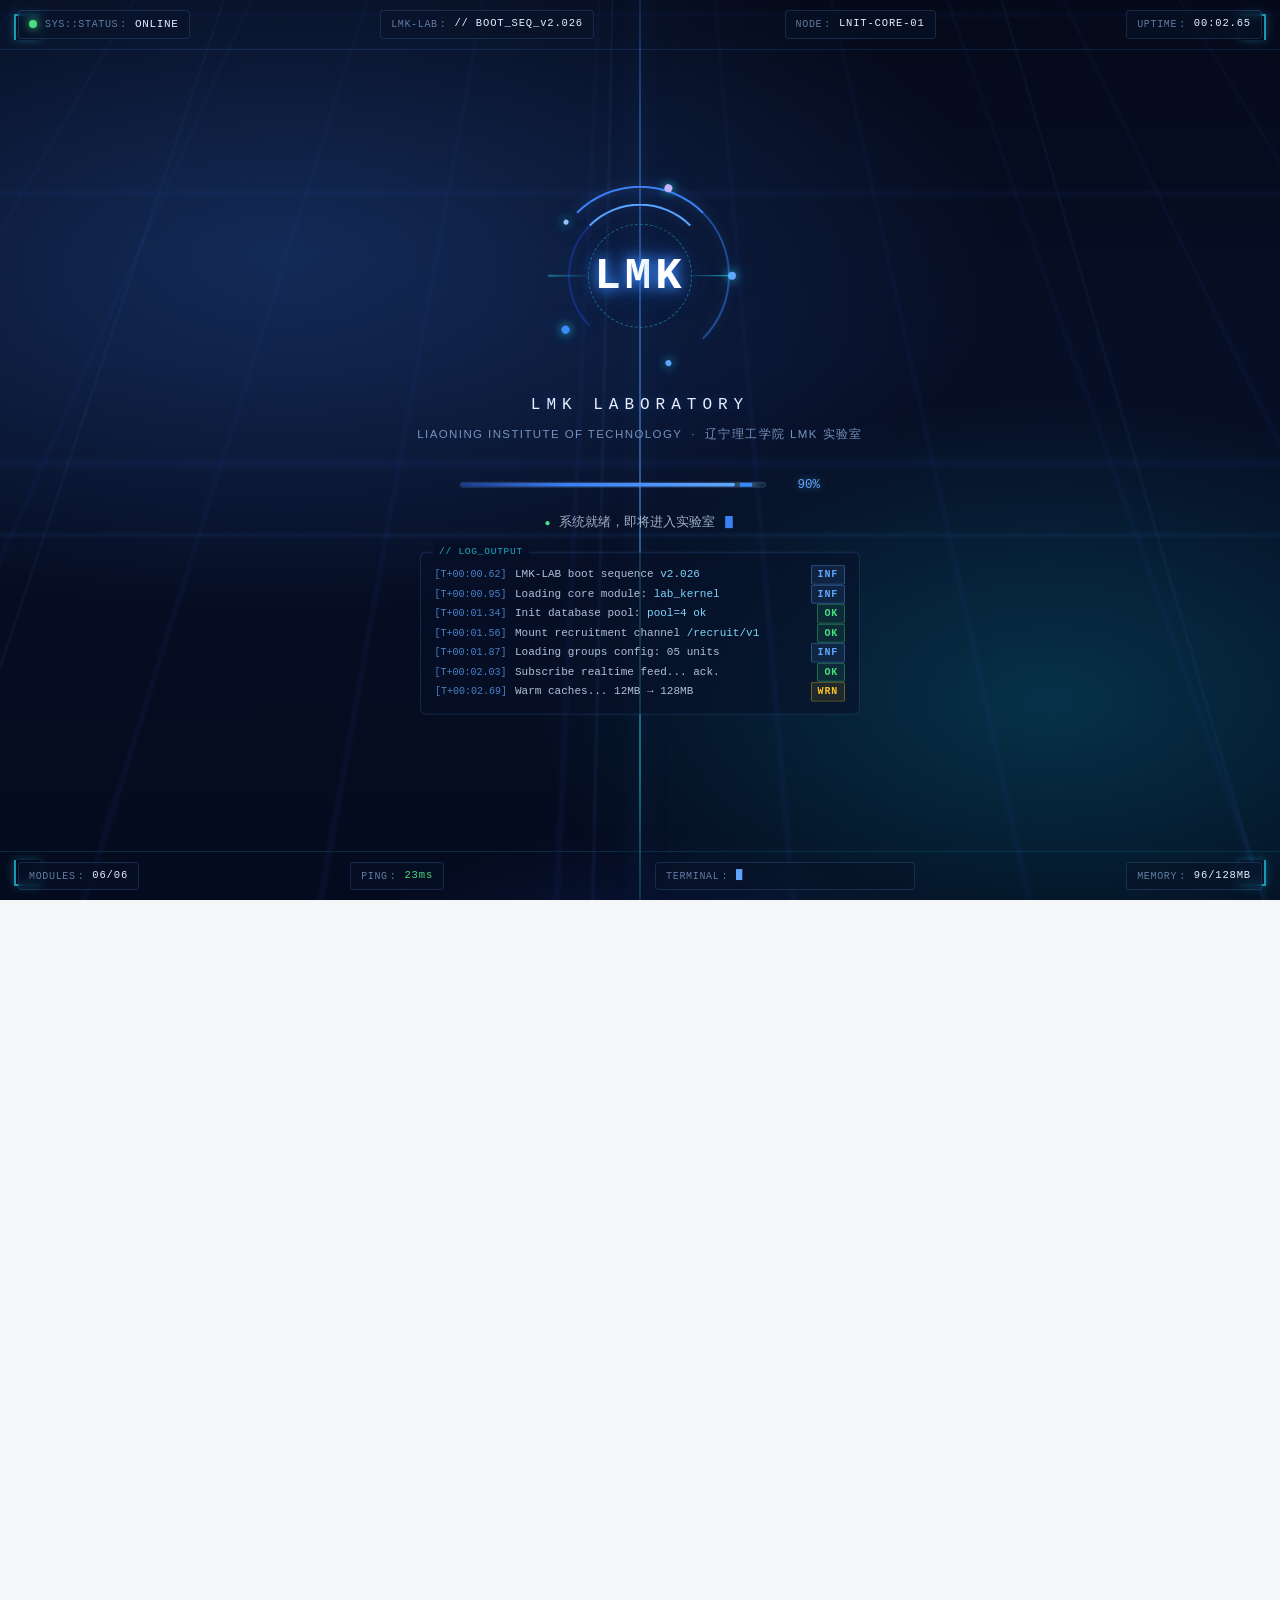
==== commit 370ed147: "Add files via upload" ====
--- a/index.html
+++ b/index.html
@@ -11,7 +11,7 @@
 
     <link rel="dns-prefetch" href="https://idkfeltsswxdlbkduhcs.supabase.co">
     <link rel="stylesheet" href="css/style.css?v=heroBackFixV3">
-    <link rel="stylesheet" href="css/admin.css?v=adminLayoutFix">
+    <link rel="stylesheet" href="css/admin.css?v=inlineDetailV1">
     <link rel="stylesheet" href="css/detail-panel-override.css?v=adminProtectV2">
 </head>
 <body>
@@ -2274,7 +2274,7 @@
     </div>
 </div>
 
-    <script src="js/main.js?v=heroBackFixV3"></script>
-    <script src="js/admin.js?v=adminFix2"></script>
+    <script src="js/main.js?v=dupStudentIdV1"></script>
+    <script src="js/admin.js?v=inlineDetailV1"></script>
 </body>
 </html>
--- a/css/admin.css
+++ b/css/admin.css
@@ -607,6 +607,46 @@
     line-height: 1.5;
 }
 
+/* ===== 行内展开详情 ===== */
+.data-table tbody tr.main-row { cursor: pointer; }
+.row-caret {
+    display: inline-block;
+    width: 0;
+    height: 0;
+    margin-right: 8px;
+    border-left: 5px solid var(--text-muted);
+    border-top: 4px solid transparent;
+    border-bottom: 4px solid transparent;
+    vertical-align: middle;
+    opacity: 0.65;
+    transition: transform 0.15s ease;
+}
+tr.is-open .row-caret { transform: rotate(90deg); }
+.data-table tbody tr.detail-row { background: var(--bg); }
+.data-table tbody tr.detail-row > td {
+    padding: 0;
+    border-bottom: 1px solid var(--border);
+    vertical-align: top;
+}
+.inline-detail.admin-detail-panel {
+    margin: 0;
+    border: none;
+    border-radius: 0;
+    min-height: 0;
+    border-top: 1px solid var(--border);
+    border-left: 3px solid var(--accent);
+    background: var(--bg);
+}
+/* 关键：前台 style.css 的弹窗入场动画把 .detail-section 初始设为 opacity:0，
+   后台详情区复用了同名类会导致"技术基础与经历/加入动机"不可见，这里必须复位 */
+.admin-detail-panel .detail-section {
+    opacity: 1;
+    transform: none;
+    transition: none;
+}
+/* 旧的底部固定详情面板已改为表格行内展开，隐藏避免重复 */
+#detailPanel { display: none; }
+
 .badge-status {
     display: inline-block;
     padding: 2px 9px;
